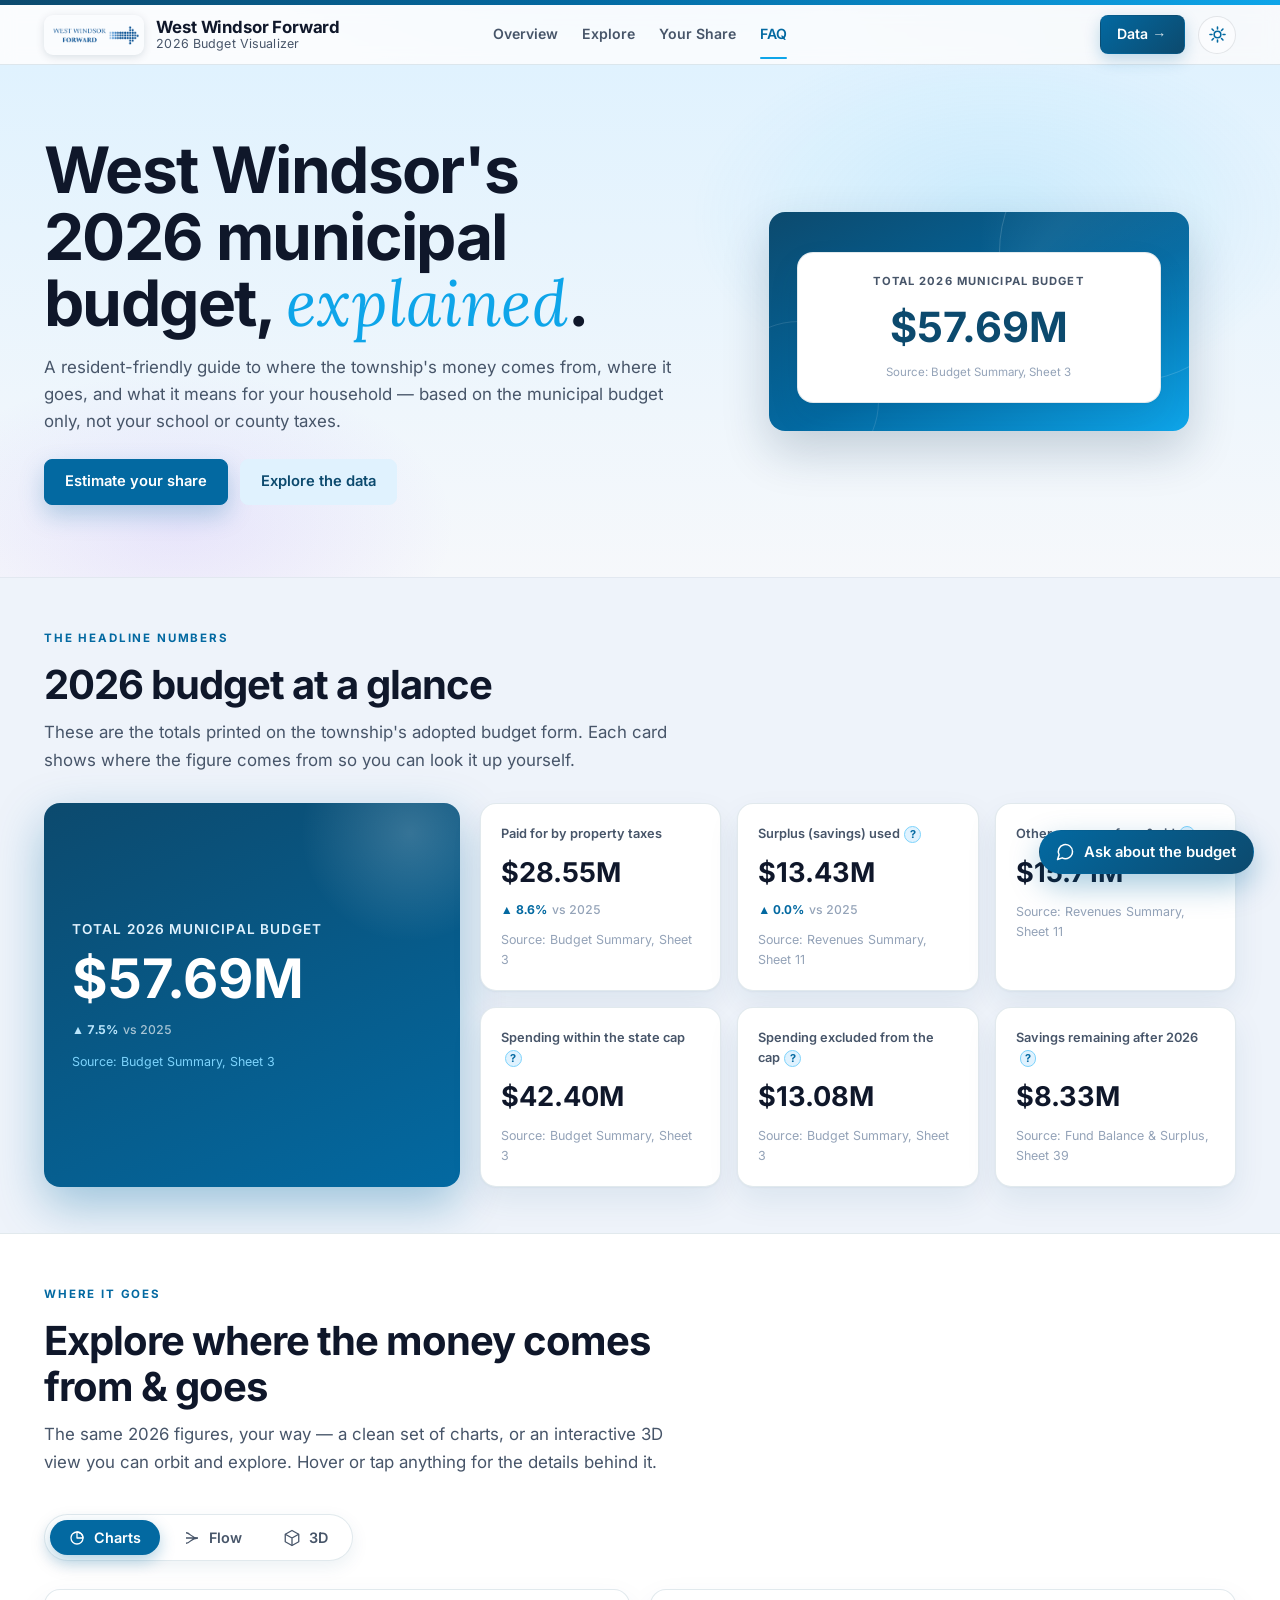
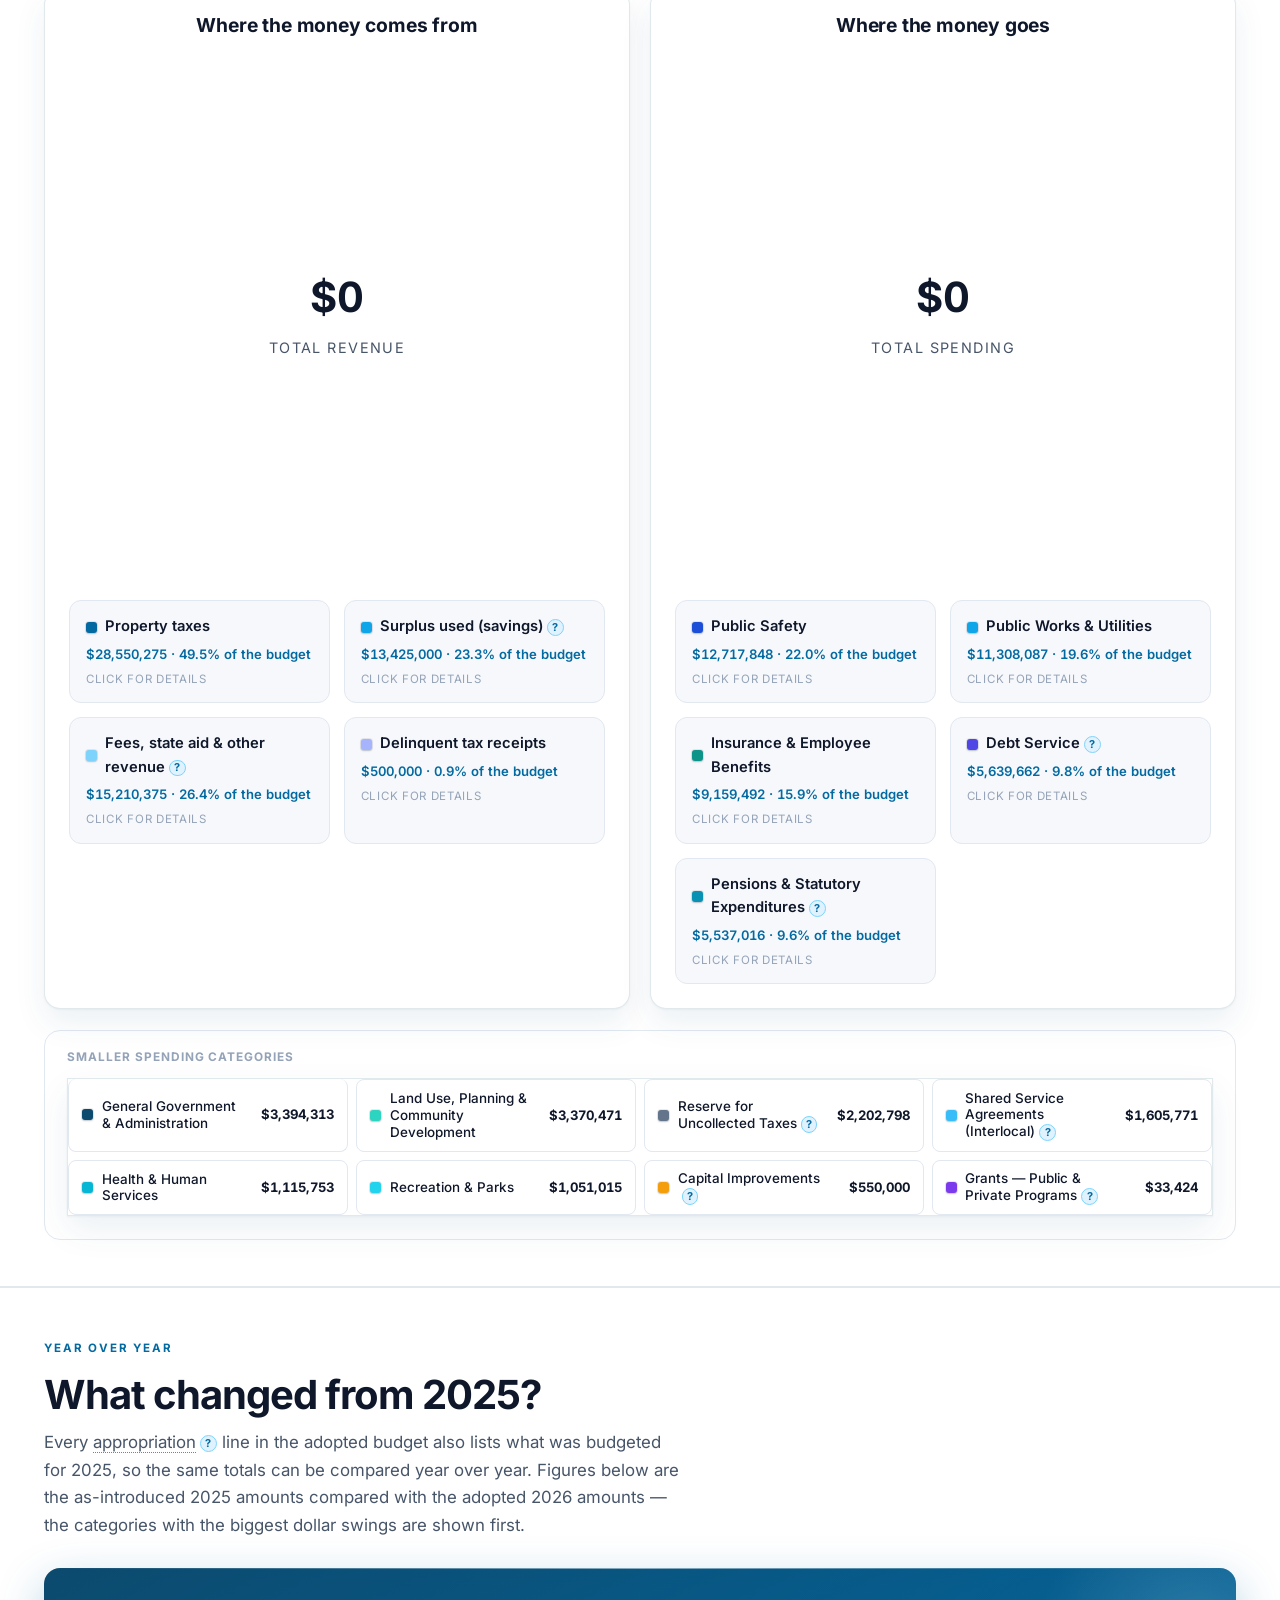
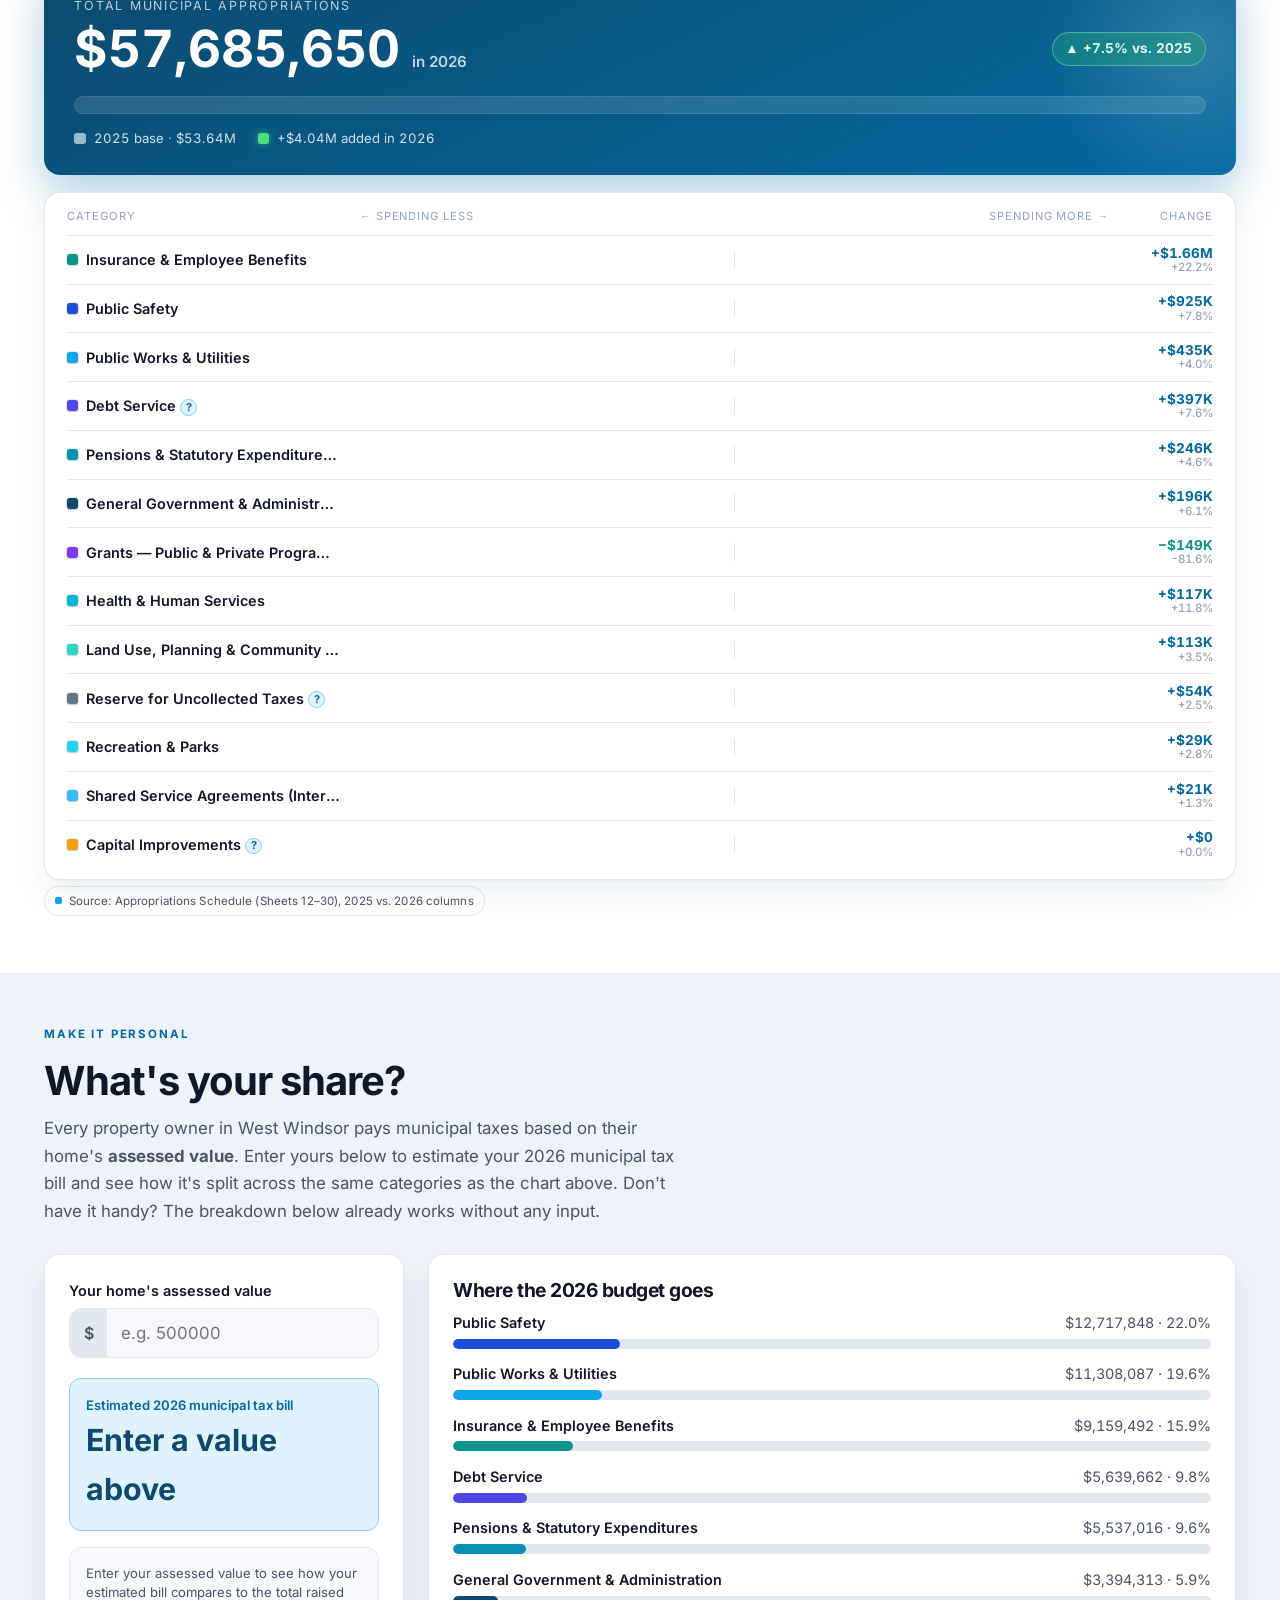
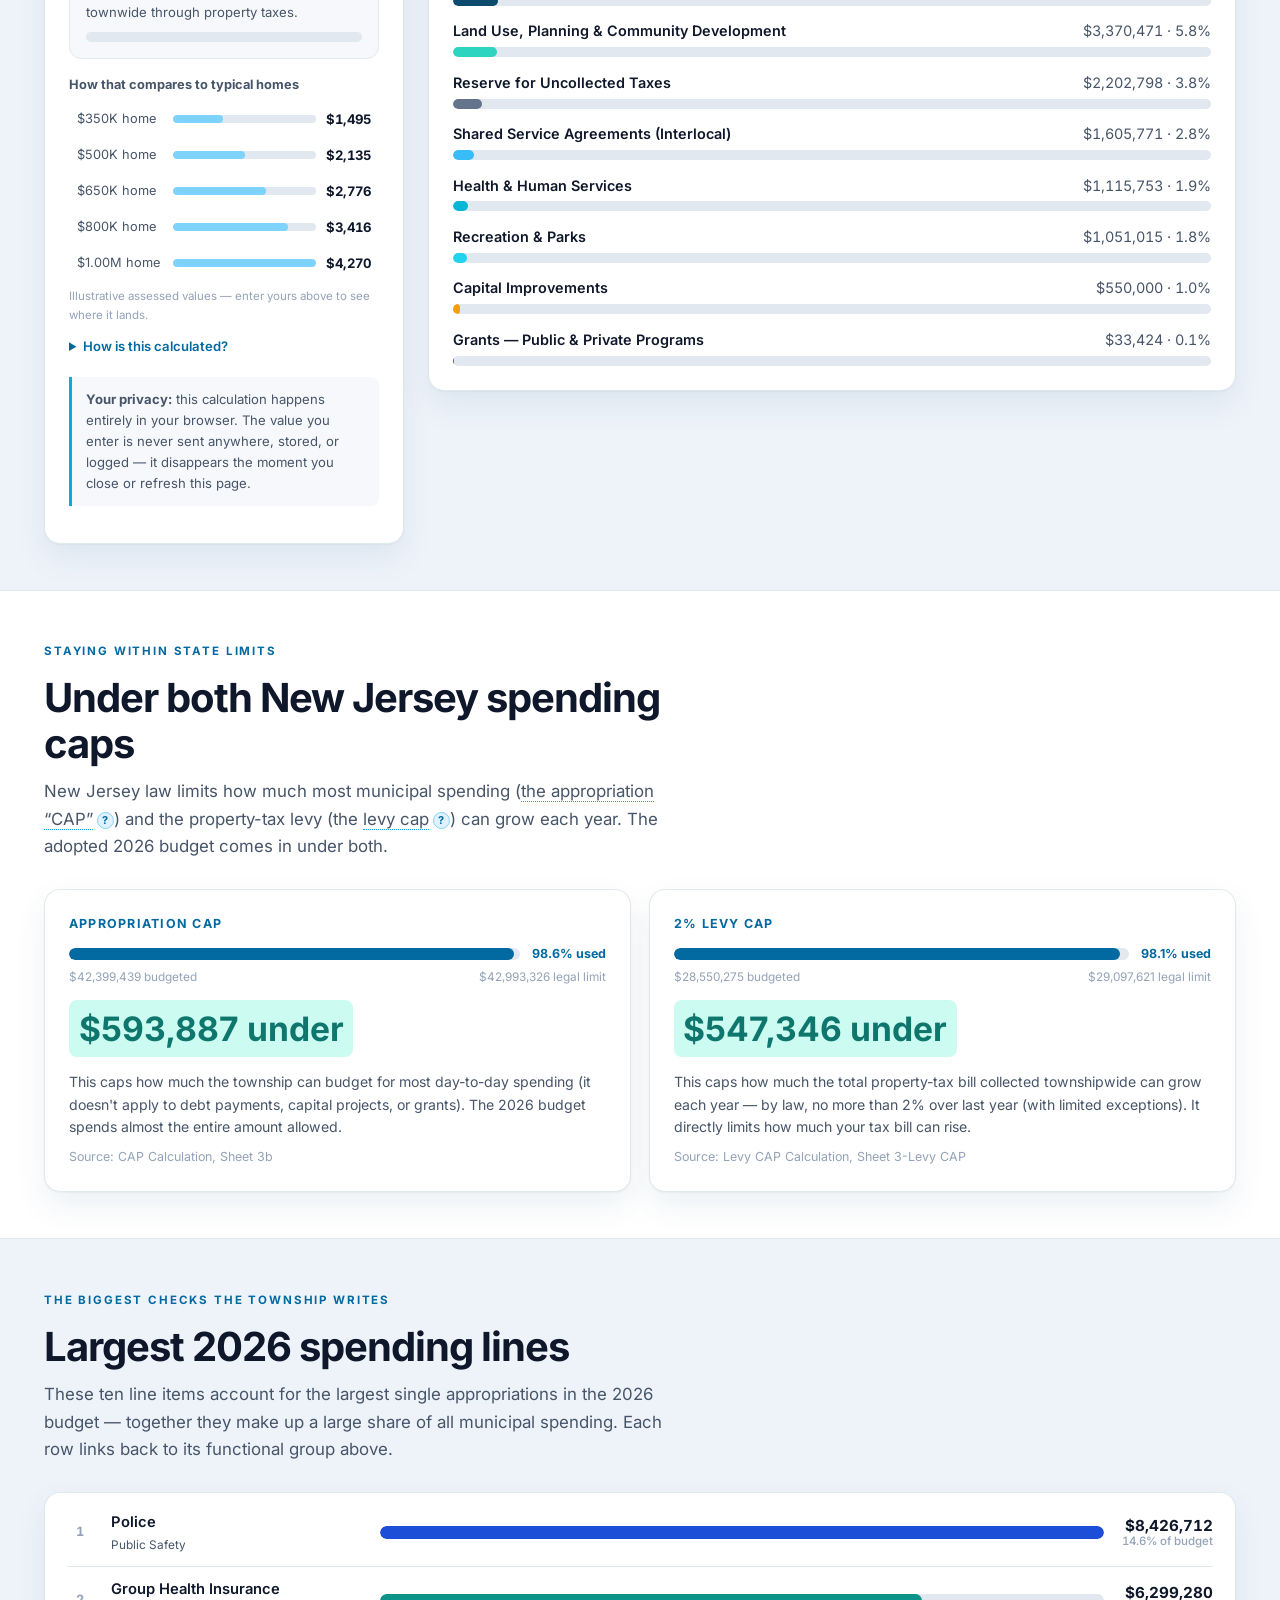
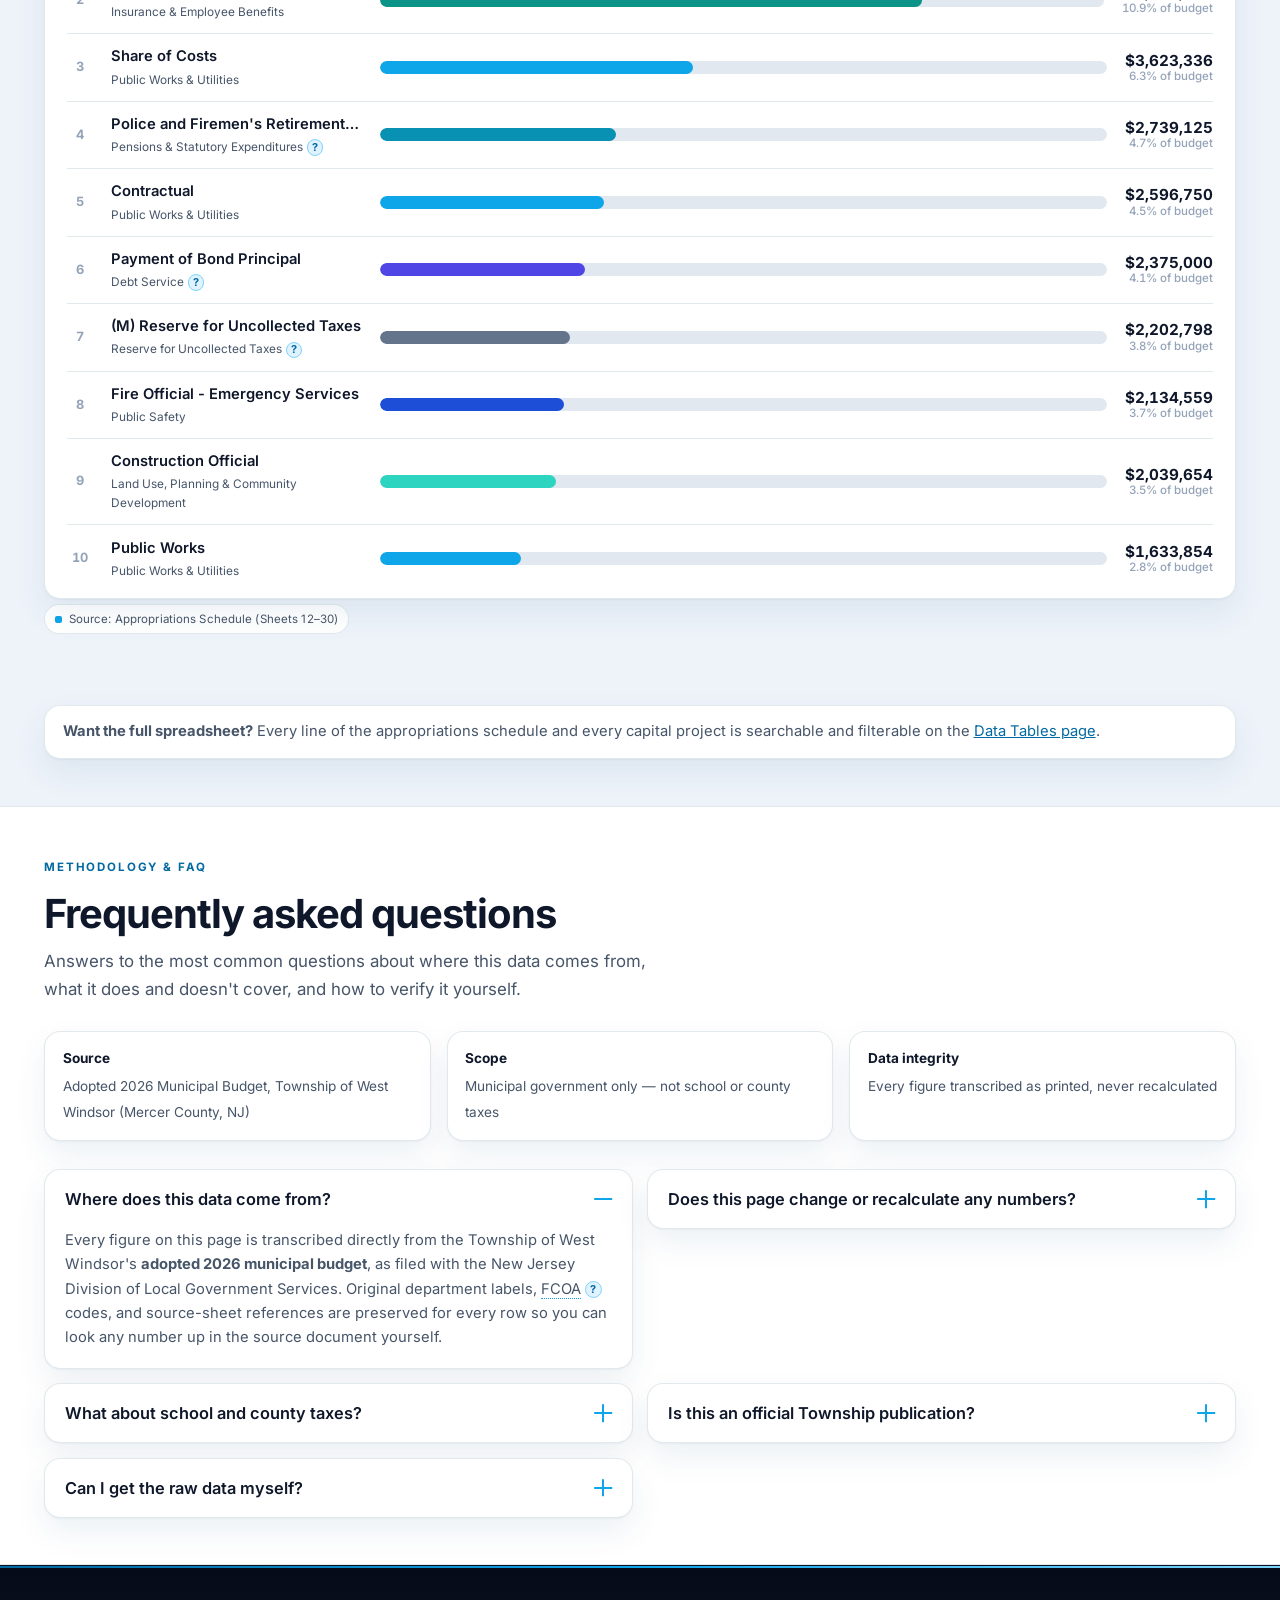
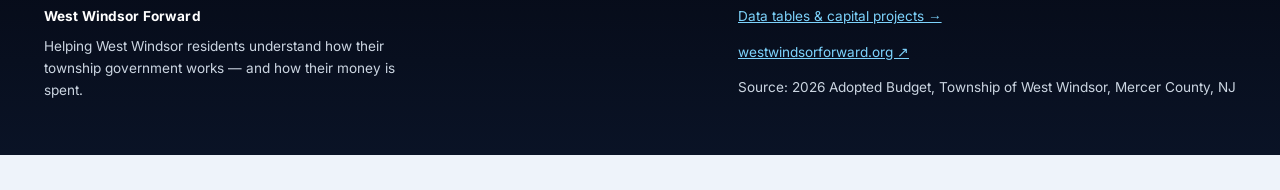
==== Budget Visualizer/web/index.html @ 93de2b7a "Declutter hero/FAQ: remove chips, panel stats, donut hint, eyebrows, emojis - Hero: drop the chips l" ====
<!DOCTYPE html>
<html lang="en">
<head>
<meta charset="UTF-8" />
<meta name="viewport" content="width=device-width, initial-scale=1.0" />
<title>2026 Budget Visualizer | West Windsor Forward</title>
<meta name="description" content="A resident-friendly guide to West Windsor Township's 2026 adopted municipal budget." />
<link rel="icon" href="assets/favicon.ico" />
<meta name="theme-color" content="#082f49" />
<meta name="color-scheme" content="light dark" />
<link rel="stylesheet" href="css/fonts.css" />
<link rel="stylesheet" href="css/styles.css" />
<script type="importmap">
{
  "imports": {
    "three": "./js/vendor/three/three.module.min.js",
    "three/addons/": "./js/vendor/three/addons/"
  }
}
</script>
<script>
  // Apply the saved (or system) theme before first paint to avoid a flash.
  (function () {
    try {
      var saved = localStorage.getItem("wwf-theme");
      document.documentElement.setAttribute("data-theme", saved || "light");
    } catch (e) {}
  })();
</script>
</head>
<body>

<div class="top-bar"></div>
<header class="site-header">
  <div class="container">
    <a class="brand" href="#top">
      <img src="assets/wwf-logo.png" alt="West Windsor Forward logo" />
      <span class="brand-text">
        <strong>West Windsor Forward</strong>
        <span>2026 Budget Visualizer</span>
      </span>
    </a>
    <nav class="site-nav" id="site-nav">
      <a href="#glance">Overview</a>
      <a href="#explore">Explore</a>
      <a href="#calculator">Your Share</a>
      <a href="#about">FAQ</a>
    </nav>
    <div class="header-actions">
      <a href="data.html" class="nav-cta">Data</a>
      <button type="button" class="theme-toggle" id="theme-toggle" aria-label="Toggle dark mode" title="Toggle dark mode">
        <svg class="icon-sun" viewBox="0 0 24 24" aria-hidden="true"><circle cx="12" cy="12" r="4.2"></circle><g><line x1="12" y1="2.5" x2="12" y2="5"></line><line x1="12" y1="19" x2="12" y2="21.5"></line><line x1="2.5" y1="12" x2="5" y2="12"></line><line x1="19" y1="12" x2="21.5" y2="12"></line><line x1="5.1" y1="5.1" x2="6.9" y2="6.9"></line><line x1="17.1" y1="17.1" x2="18.9" y2="18.9"></line><line x1="5.1" y1="18.9" x2="6.9" y2="17.1"></line><line x1="17.1" y1="6.9" x2="18.9" y2="5.1"></line></g></svg>
        <svg class="icon-moon" viewBox="0 0 24 24" aria-hidden="true"><path d="M20 14.5A8 8 0 1 1 9.5 4a6.5 6.5 0 0 0 10.5 10.5z"></path></svg>
      </button>
      <button type="button" class="nav-toggle" id="nav-toggle" aria-label="Open menu" aria-expanded="false" aria-controls="site-nav">
        <span></span><span></span><span></span>
      </button>
    </div>
  </div>
  <div class="scroll-progress" id="scroll-progress" aria-hidden="true"></div>
</header>

<section class="hero" id="top">
  <div class="container hero-grid">
    <div class="hero-copy">
      <h1>West Windsor's 2026 municipal budget, <em class="serif-accent">explained</em>.</h1>
      <p>
        A resident-friendly guide to where the township's money comes from,
        where it goes, and what it means for your household &mdash; based on
        the municipal budget only, not your school or county taxes.
      </p>
      <div class="hero-actions">
        <a class="btn btn-primary" href="#calculator">Estimate your share</a>
        <a class="btn btn-secondary" href="data.html">Explore the data</a>
      </div>
    </div>
    <div class="hero-art">
      <div class="hero-panel">
        <div class="hero-panel-decor" aria-hidden="true">
          <span class="hero-ring hero-ring-1"></span>
          <span class="hero-ring hero-ring-2"></span>
          <span class="hero-ring hero-ring-3"></span>
        </div>
        <div class="hero-figure">
          <div class="hero-figure-label">Total 2026 municipal budget</div>
          <div class="hero-figure-value">$57.69M</div>
          <div class="hero-figure-source">Source: Budget Summary, Sheet 3</div>
        </div>
      </div>
    </div>
  </div>
</section>

<!-- ================= AT A GLANCE ================= -->
<section class="section" id="glance">
  <div class="container">
    <div class="section-head">
      <span class="eyebrow">The headline numbers</span>
      <h2>2026 budget at a glance</h2>
      <p class="section-intro">
        These are the totals printed on the township's adopted budget form.
        Each card shows where the figure comes from so you can look it up
        yourself.
      </p>
    </div>
    <div class="stats-grid" id="headline-stats"></div>
  </div>
</section>

<!-- ================= EXPLORE: 2D / 3D ================= -->
<section class="section section--alt" id="explore">
  <div class="container">
    <div class="section-head explore-head">
      <span class="eyebrow">Where it goes</span>
      <h2>Explore where the money comes from &amp; goes</h2>
      <p class="section-intro">
        The same 2026 figures, your way &mdash; a clean set of charts, or an
        interactive 3D view you can orbit and explore. Hover or tap anything
        for the details behind it.
      </p>
      <div class="view-toggle" id="view-toggle" role="tablist" aria-label="Choose a view">
        <button type="button" class="view-opt is-active" data-view="2d" role="tab" aria-selected="true">
          <svg viewBox="0 0 24 24" aria-hidden="true"><circle cx="12" cy="12" r="8"/><path d="M12 4a8 8 0 0 1 8 8h-8z"/></svg>
          Charts
        </button>
        <button type="button" class="view-opt" data-view="flow" role="tab" aria-selected="false">
          <svg viewBox="0 0 24 24" aria-hidden="true"><path d="M4 5c6 0 6 7 16 7M4 12h16M4 19c6 0 6-7 16-7"/></svg>
          Flow
        </button>
        <button type="button" class="view-opt" data-view="3d" role="tab" aria-selected="false">
          <svg viewBox="0 0 24 24" aria-hidden="true"><path d="M12 2 21 7v10l-9 5-9-5V7z"/><path d="M3 7l9 5 9-5M12 12v10"/></svg>
          3D
        </button>
      </div>
    </div>
  </div>

  <!-- 2D charts -->
  <div class="viz-2d" id="viz-2d">
    <div class="container">
      <div class="donut-grid">
        <div class="donut-feature">
          <h3>Where the money comes from</h3>
          <div class="donut-feature-wrap">
            <svg id="revenue-donut" viewBox="0 0 940 640"></svg>
            <div class="donut-center">
              <div class="donut-center-value" id="revenue-total">$0</div>
              <div class="donut-center-label">Total revenue</div>
            </div>
          </div>
          <div class="donut-card-grid" id="revenue-cards"></div>
        </div>
        <div class="donut-feature">
          <h3>Where the money goes</h3>
          <div class="donut-feature-wrap">
            <svg id="spending-donut" viewBox="0 0 940 640"></svg>
            <div class="donut-center">
              <div class="donut-center-value" id="spending-total">$0</div>
              <div class="donut-center-label">Total spending</div>
            </div>
          </div>
          <div class="donut-card-grid" id="spending-cards"></div>
        </div>
      </div>
      <div class="donut-tail">
        <h4 class="donut-tail-title">Smaller spending categories</h4>
        <div class="donut-other-list" id="spending-other"></div>
      </div>
    </div>
  </div>

  <!-- Flow (Sankey) -->
  <div class="viz-flow" id="viz-flow" hidden>
    <div class="container">
      <p class="viz-flow-intro section-intro">
        Every dollar the township takes in (left) flows into the 2026 budget,
        then back out into spending (right). Band width shows the size &mdash;
        click any band or category for details.
      </p>
    </div>
    <div class="sankey-card sankey-card--full">
      <svg id="sankey-chart" viewBox="0 0 1180 720" preserveAspectRatio="xMidYMid meet"></svg>
    </div>
    <div class="container">
      <p class="sankey-hint">Click any bar &mdash; or any flow between them &mdash; to see what it covers.</p>
      <div class="sankey-detail" id="sankey-detail">
        <div class="sankey-detail-inner" id="sankey-detail-inner"></div>
      </div>
      <div class="legend" id="sankey-legend"></div>
      <p class="source-tag">Sources: Revenues Summary (Sheet 11) and Appropriations (Sheets 12&ndash;30)</p>
    </div>
  </div>

  <!-- 3D view -->
  <div class="viz-3d" id="viz-3d" hidden>
    <div class="stage" id="stage">
      <canvas id="budget-3d"></canvas>
      <div class="stage-labels" id="stage-labels"></div>
      <div class="stage-grain" aria-hidden="true"></div>

      <div class="stage-ui">
        <div class="stage-head">
          <div class="stage-toolbar">
            <div class="stage-tools" role="group" aria-label="View controls">
              <button type="button" class="stage-tool" id="stage-tour" aria-label="Play guided tour" title="Guided tour">
                <svg class="ic-play" viewBox="0 0 24 24" aria-hidden="true"><polygon points="7 5 19 12 7 19"/></svg>
                <svg class="ic-stop" viewBox="0 0 24 24" aria-hidden="true"><rect x="6" y="6" width="12" height="12" rx="2"/></svg>
              </button>
              <button type="button" class="stage-tool" id="stage-rotate" aria-pressed="true" aria-label="Pause auto-rotate" title="Auto-rotate">
                <svg class="ic-pause" viewBox="0 0 24 24" aria-hidden="true"><rect x="7" y="5" width="3.4" height="14" rx="1"/><rect x="13.6" y="5" width="3.4" height="14" rx="1"/></svg>
                <svg class="ic-rotate" viewBox="0 0 24 24" aria-hidden="true"><path d="M21 12a9 9 0 1 1-2.64-6.36"/><polyline points="21 3 21 9 15 9"/></svg>
              </button>
              <button type="button" class="stage-tool" id="stage-reset" aria-label="Reset view" title="Reset view">
                <svg viewBox="0 0 24 24" aria-hidden="true"><polyline points="3 9 3 3 9 3"/><polyline points="21 9 21 3 15 3"/><polyline points="3 15 3 21 9 21"/><polyline points="21 15 21 21 15 21"/></svg>
              </button>
            </div>
          </div>
        </div>

        <div class="stage-legend" id="stage-legend"></div>

        <aside class="stage-panel" id="stage-panel" aria-live="polite">
          <button type="button" class="stage-panel-close" id="stage-panel-close" aria-label="Close details">&times;</button>
          <div class="stage-panel-body" id="stage-panel-body"></div>
        </aside>
      </div>

      <div class="stage-tooltip" id="stage-tooltip"></div>

      <div class="stage-fallback" id="stage-fallback" hidden>
        <p>Your browser couldn&rsquo;t start the 3D view &mdash; switch to 2D charts above to see every figure.</p>
      </div>
    </div>
  </div>
</section>

<!-- ================= WHAT CHANGED FROM 2025 ================= -->
<section class="section section--alt" id="changed">
  <div class="container">
    <div class="section-head">
      <span class="eyebrow">Year over year</span>
      <h2>What changed from 2025?</h2>
      <p class="section-intro">
        Every <span class="gloss-term" data-term="Appropriation">appropriation</span><span class="gloss-term gloss-btn" data-term="Appropriation" tabindex="0">?</span> line in the adopted budget also lists what was
        budgeted for 2025, so the same totals can be compared year over year.
        Figures below are the as-introduced 2025 amounts compared with the
        adopted 2026 amounts &mdash; the categories with the biggest dollar
        swings are shown first.
      </p>
    </div>
    <div class="yoy-total" id="yoy-total"></div>
    <div class="yoy-grid" id="yoy-grid"></div>
    <p class="source-tag">Source: Appropriations Schedule (Sheets 12&ndash;30), 2025 vs. 2026 columns</p>
  </div>
</section>

<!-- ================= PERSONAL CALCULATOR ================= -->
<section class="section" id="calculator">
  <div class="container">
    <div class="section-head">
      <span class="eyebrow">Make it personal</span>
      <h2>What's your share?</h2>
      <p class="section-intro">
        Every property owner in West Windsor pays municipal taxes based on
        their home's <strong>assessed value</strong>. Enter yours below to
        estimate your 2026 municipal tax bill and see how it's split across
        the same categories as the chart above. Don't have it handy? The
        breakdown below already works without any input.
      </p>
    </div>
    <div class="calculator-grid">
      <div class="calc-card">
        <label for="assessed-value">Your home's assessed value</label>
        <div class="calc-input-row">
          <span>$</span>
          <input type="number" id="assessed-value" inputmode="decimal" min="0" step="1000" placeholder="e.g. 500000" />
        </div>

        <div class="calc-result">
          <div class="calc-result-label">Estimated 2026 municipal tax bill</div>
          <div class="calc-result-value" id="calc-result-value">Enter a value above</div>
        </div>

        <div class="calc-compare">
          <div class="calc-compare-label" id="compare-label">
            Enter your assessed value to see how your estimated bill compares
            to the total raised townwide through property taxes.
          </div>
          <div class="calc-compare-track">
            <div class="calc-compare-fill" id="compare-fill"></div>
          </div>
        </div>

        <div class="calc-benchmarks">
          <div class="calc-benchmarks-title">How that compares to typical homes</div>
          <div class="calc-benchmarks-rows" id="calc-benchmarks-rows"></div>
          <p class="calc-benchmarks-note">Illustrative assessed values &mdash; enter yours above to see where it lands.</p>
        </div>

        <details class="calc-formula">
          <summary>How is this calculated?</summary>
          <p style="margin-top:.5rem;">
            Estimate = Assessed Value &times; <span class="gloss-term" data-term="Local Purpose Tax Rate (per $100)">0.427</span><span class="gloss-term gloss-btn" data-term="Local Purpose Tax Rate (per $100)" tabindex="0">?</span> &divide; 100
          </p>
          <code>$500,000 &times; 0.427 &divide; 100 = $2,135.00</code>
          <p style="margin-top:.5rem;">
            0.427 is the most recently published municipal (local-purpose)
            tax rate per $100 of assessed value, used in the township's
            2026 levy-cap calculation (Sheet 3-Levy CAP). The final 2026
            rate depends on the certified tax levy and total assessed
            valuation, so treat this as an estimate, not a bill.
          </p>
        </details>

        <p class="privacy-note">
          <strong>Your privacy:</strong> this calculation happens entirely
          in your browser. The value you enter is never sent anywhere,
          stored, or logged &mdash; it disappears the moment you close or
          refresh this page.
        </p>
      </div>

      <div class="breakdown-list" id="breakdown-list">
        <h3 id="breakdown-title">Where the 2026 budget goes</h3>
        <div id="breakdown-rows"></div>
      </div>
    </div>
  </div>
</section>

<!-- ================= CAPS ================= -->
<section class="section section--alt" id="caps">
  <div class="container">
    <div class="section-head">
      <span class="eyebrow">Staying within state limits</span>
      <h2>Under both New Jersey spending caps</h2>
      <p class="section-intro">
        New Jersey law limits how much most municipal spending
        (<span class="gloss-term" data-term='"CAPS" (Appropriation Cap)'>the
        appropriation &ldquo;CAP&rdquo;</span><span class="gloss-term gloss-btn" data-term='"CAPS" (Appropriation Cap)' tabindex="0">?</span>) and the property-tax levy
        (the <span class="gloss-term" data-term="Levy Cap (2% Tax Levy Cap)">levy cap</span><span class="gloss-term gloss-btn" data-term="Levy Cap (2% Tax Levy Cap)" tabindex="0">?</span>)
        can grow each year. The adopted 2026 budget comes in under both.
      </p>
    </div>
    <div class="caps-grid" id="caps-grid"></div>
  </div>
</section>

<!-- ================= LARGEST SPENDING LINES ================= -->
<section class="section" id="largest">
  <div class="container">
    <div class="section-head">
      <span class="eyebrow">The biggest checks the township writes</span>
      <h2>Largest 2026 spending lines</h2>
      <p class="section-intro">
        These ten line items account for the largest single appropriations
        in the 2026 budget &mdash; together they make up a large share of
        all municipal spending. Each row links back to its functional group
        above.
      </p>
    </div>
    <div class="rankbars" id="largest-bars"></div>
    <p class="source-tag">Source: Appropriations Schedule (Sheets 12&ndash;30)</p>
  </div>
</section>

<!-- ================= DATA TABLES CALLOUT ================= -->
<section class="section" id="data-tables-link">
  <div class="container">
    <div class="callout">
      <strong>Want the full spreadsheet?</strong> Every line of the
      appropriations schedule and every capital project is searchable and
      filterable on the <a href="data.html">Data Tables page</a>.
    </div>
  </div>
</section>

<!-- ================= ABOUT / FAQ ================= -->
<section class="section section--alt" id="about">
  <div class="container">
    <div class="section-head">
      <span class="eyebrow">Methodology &amp; FAQ</span>
      <h2>Frequently asked questions</h2>
      <p class="section-intro">
        Answers to the most common questions about where this data comes
        from, what it does and doesn't cover, and how to verify it yourself.
      </p>
    </div>

    <div class="faq-facts">
      <div class="faq-fact">
        <div>
          <strong>Source</strong>
          <span>Adopted 2026 Municipal Budget, Township of West Windsor (Mercer County, NJ)</span>
        </div>
      </div>
      <div class="faq-fact">
        <div>
          <strong>Scope</strong>
          <span>Municipal government only &mdash; not school or county taxes</span>
        </div>
      </div>
      <div class="faq-fact">
        <div>
          <strong>Data integrity</strong>
          <span>Every figure transcribed as printed, never recalculated</span>
        </div>
      </div>
    </div>

    <div class="faq-list">
      <details class="faq-item" open>
        <summary>
          Where does this data come from?
          <span class="faq-icon" aria-hidden="true"></span>
        </summary>
        <div class="faq-item-body">
          <p>
            Every figure on this page is transcribed directly from the
            Township of West Windsor's <strong>adopted 2026 municipal
            budget</strong>, as filed with the New Jersey Division of Local
            Government Services. Original department labels, <span class="gloss-term" data-term="FCOA">FCOA</span><span class="gloss-term gloss-btn" data-term="FCOA" tabindex="0">?</span> codes,
            and source-sheet references are preserved for every row so you
            can look any number up in the source document yourself.
          </p>
        </div>
      </details>

      <details class="faq-item">
        <summary>
          Does this page change or recalculate any numbers?
          <span class="faq-icon" aria-hidden="true"></span>
        </summary>
        <div class="faq-item-body">
          <p>No. A few rules keep every figure faithful to the source workbook:</p>
          <ul>
            <li>Values are copied from the source workbook without recalculation.</li>
            <li>Blank fields in the original budget are left blank here too &mdash; never replaced with zero.</li>
            <li>Spending totals shown in charts exclude the form's internal subtotal/total rows to avoid double-counting; the full <a href="data.html">Data Tables</a> page includes them, clearly labeled.</li>
          </ul>
        </div>
      </details>

      <details class="faq-item">
        <summary>
          What about school and county taxes?
          <span class="faq-icon" aria-hidden="true"></span>
        </summary>
        <div class="faq-item-body">
          <p>
            This page covers only the <strong>municipal</strong> budget
            &mdash; the township government's own operations (police, roads,
            parks, etc.). School funding is a separate budget set by the West
            Windsor-Plainsboro Regional School District, and it's the largest
            part of most residents' property tax bills: school taxes for
            2025 totaled <strong>$111,688,841</strong>, roughly twice the
            size of this entire municipal budget. County taxes are set
            separately by Mercer County and aren't included here either.
          </p>
        </div>
      </details>

      <details class="faq-item">
        <summary>
          Is this an official Township publication?
          <span class="faq-icon" aria-hidden="true"></span>
        </summary>
        <div class="faq-item-body">
          <p>
            No. This tool is built and maintained by <strong>West Windsor
            Forward</strong>, a nonpartisan civic organization. It is not an
            official Township of West Windsor publication and does not
            replace the adopted budget document &mdash; it's meant to make
            that document easier to understand.
          </p>
        </div>
      </details>

      <details class="faq-item">
        <summary>
          Can I get the raw data myself?
          <span class="faq-icon" aria-hidden="true"></span>
        </summary>
        <div class="faq-item-body">
          <p>
            Yes &mdash; every table behind this page is searchable on the
            <a href="data.html">Data Tables page</a>, or you can
            <a href="data/budget.json" download>download the underlying data as JSON</a>
            and explore it yourself.
          </p>
        </div>
      </details>
    </div>
  </div>
</section>

<footer class="site-footer">
  <div class="container footer-grid">
    <div>
      <strong style="color:#fff;">West Windsor Forward</strong>
      <p style="margin-top:.5rem;max-width:40ch;">
        Helping West Windsor residents understand how their township
        government works &mdash; and how their money is spent.
      </p>
    </div>
    <div>
      <p><a href="data.html">Data tables &amp; capital projects &rarr;</a></p>
      <p><a href="https://westwindsorforward.org" target="_blank" rel="noopener">westwindsorforward.org &#8599;</a></p>
      <p>Source: 2026 Adopted Budget, Township of West Windsor, Mercer County, NJ</p>
    </div>
  </div>
</footer>

<div class="sankey-tooltip" id="sankey-tooltip"></div>

<script src="js/vendor/d3.min.js"></script>
<script src="js/vendor/d3-sankey.min.js"></script>
<script src="js/main.js" type="module"></script>
<script src="js/chat.js" type="module"></script>
</body>
</html>
---- Budget Visualizer/web/css/fonts.css ----
/* Self-hosted fonts (Inter + Lora) — no third-party CDN, works offline.
   Files live in ../assets/fonts and are subset to Latin. */

/* ---- Inter (body / UI) ---- */
@font-face {
  font-family: "Inter";
  font-style: normal;
  font-weight: 400;
  font-display: swap;
  src: url("../assets/fonts/inter-latin-400-normal.woff2") format("woff2");
}
@font-face {
  font-family: "Inter";
  font-style: normal;
  font-weight: 500;
  font-display: swap;
  src: url("../assets/fonts/inter-latin-500-normal.woff2") format("woff2");
}
@font-face {
  font-family: "Inter";
  font-style: normal;
  font-weight: 600;
  font-display: swap;
  src: url("../assets/fonts/inter-latin-600-normal.woff2") format("woff2");
}
@font-face {
  font-family: "Inter";
  font-style: normal;
  font-weight: 700;
  font-display: swap;
  src: url("../assets/fonts/inter-latin-700-normal.woff2") format("woff2");
}

/* ---- Lora (display / headings) ---- */
@font-face {
  font-family: "Lora";
  font-style: normal;
  font-weight: 400;
  font-display: swap;
  src: url("../assets/fonts/lora-latin-400-normal.woff2") format("woff2");
}
@font-face {
  font-family: "Lora";
  font-style: italic;
  font-weight: 400;
  font-display: swap;
  src: url("../assets/fonts/lora-latin-400-italic.woff2") format("woff2");
}
@font-face {
  font-family: "Lora";
  font-style: normal;
  font-weight: 500;
  font-display: swap;
  src: url("../assets/fonts/lora-latin-500-normal.woff2") format("woff2");
}
@font-face {
  font-family: "Lora";
  font-style: normal;
  font-weight: 600;
  font-display: swap;
  src: url("../assets/fonts/lora-latin-600-normal.woff2") format("woff2");
}
@font-face {
  font-family: "Lora";
  font-style: normal;
  font-weight: 700;
  font-display: swap;
  src: url("../assets/fonts/lora-latin-700-normal.woff2") format("woff2");
}
---- Budget Visualizer/web/css/styles.css ----
/* ============================================================
   West Windsor 2026 Budget Visualizer — design system
   ============================================================ */

:root {
  --ink: #0f172a;
  --ink-soft: #475569;
  --ink-faint: #94a3b8;
  --paper: #f6f8fb;
  --card: #ffffff;
  --line: #e2e8f0;

  --brand-900: #0c4a6e;
  --brand-700: #0369a1;
  --brand-500: #0ea5e9;
  --brand-300: #7dd3fc;
  --brand-100: #e0f2fe;

  --teal: #0d9488;

  --good: #0f766e;
  --good-bg: #ccfbf1;

  --bg-soft: #eef2f7;

  --radius-lg: 16px;
  --radius-md: 12px;
  --radius-sm: 8px;

  --shadow-card: 0 1px 2px rgba(15, 23, 42, 0.04), 0 14px 30px rgba(15, 23, 42, 0.07);
  --shadow-pop: 0 18px 48px rgba(15, 23, 42, 0.18);

  --container: 1180px;

  --font-display: "Inter", -apple-system, BlinkMacSystemFont, "Segoe UI", Helvetica, Arial, sans-serif;
  --font-body: "Inter", -apple-system, BlinkMacSystemFont, "Segoe UI", Helvetica, Arial, sans-serif;
  --font-accent: "Lora", Georgia, "Times New Roman", serif;

  /* 13-color categorical palette for functional groups, ordered to roughly
     match spending size for visual variety (blues/teals -> greens -> warm) */
  --grp-1: #0369a1;
  --grp-2: #0ea5e9;
  --grp-3: #14b8a6;
  --grp-4: #22c55e;
  --grp-5: #84cc16;
  --grp-6: #eab308;
  --grp-7: #f59e0b;
  --grp-8: #f97316;
  --grp-9: #ef4444;
  --grp-10: #ec4899;
  --grp-11: #a855f7;
  --grp-12: #6366f1;
  --grp-13: #64748b;
}

* {
  box-sizing: border-box;
}

html {
  scroll-behavior: smooth;
  scroll-padding-top: 84px;
}

body {
  margin: 0;
  font-family: var(--font-body);
  font-size: 16px;
  line-height: 1.6;
  color: var(--ink);
  background: var(--paper);
}

h1, h2, h3, h4 {
  font-family: var(--font-display);
  color: var(--ink);
  letter-spacing: -0.01em;
  line-height: 1.15;
  margin: 0 0 0.5em;
}

h1 { font-size: clamp(2rem, 4.4vw, 3.4rem); }
h2 { font-size: clamp(1.5rem, 3vw, 2.2rem); }
h3 { font-size: 1.2rem; }

p { margin: 0 0 1em; }

a { color: var(--brand-700); }

.container {
  max-width: var(--container);
  margin: 0 auto;
  padding: 0 1.5rem;
}

/* ---------------- Header ---------------- */

.top-bar {
  height: 6px;
  background: linear-gradient(90deg, var(--brand-900), var(--brand-700));
}

.site-header {
  position: sticky;
  top: 0;
  z-index: 50;
  background: linear-gradient(180deg, var(--brand-100) 0%, rgba(255, 255, 255, 0.94) 100%);
  backdrop-filter: blur(8px);
  border-bottom: 2px solid var(--brand-700);
}

.site-header .container {
  display: flex;
  align-items: center;
  justify-content: space-between;
  gap: 1.5rem;
  padding-top: 0.6rem;
  padding-bottom: 0.6rem;
}

.brand {
  display: flex;
  align-items: center;
  gap: 0.75rem;
  text-decoration: none;
  min-width: 0;
}

.brand img {
  height: 40px;
  width: auto;
  display: block;
}

.brand-text {
  display: flex;
  flex-direction: column;
  line-height: 1.15;
}

.brand-text strong {
  font-family: var(--font-display);
  font-size: 1.05rem;
  color: var(--ink);
}

.brand-text span {
  font-size: 0.78rem;
  color: var(--ink-soft);
}

.site-nav {
  display: flex;
  gap: 1.25rem;
  flex-wrap: wrap;
  justify-content: flex-end;
}

.site-nav a {
  font-size: 0.88rem;
  font-weight: 600;
  color: var(--ink-soft);
  text-decoration: none;
  white-space: nowrap;
}

.site-nav a:hover {
  color: var(--brand-700);
}

.site-nav a.nav-cta {
  background: var(--brand-700);
  color: #fff;
  padding: 0.4rem 0.9rem;
  border-radius: var(--radius-sm);
  transition: background 160ms ease-out;
}

.site-nav a.nav-cta:hover {
  background: var(--brand-900);
  color: #fff;
}

.site-nav a.nav-cta.is-current {
  background: var(--brand-900);
  cursor: default;
  pointer-events: none;
}

/* ---------------- Jump nav (in-page section tabs) ---------------- */

.section--tight {
  padding-top: 1.5rem;
  padding-bottom: 1.5rem;
}

.jump-nav {
  display: flex;
  gap: 0.6rem;
  flex-wrap: wrap;
  margin-bottom: 1rem;
}

.jump-nav a {
  font-size: 0.88rem;
  font-weight: 600;
  text-decoration: none;
  color: var(--brand-700);
  background: var(--brand-100);
  border: 1px solid var(--brand-300);
  border-radius: var(--radius-sm);
  padding: 0.5rem 1.1rem;
  transition: all 160ms ease-out;
}

.jump-nav a:hover {
  background: var(--brand-700);
  color: #fff;
  border-color: var(--brand-700);
}

@media (max-width: 760px) {
  .site-header .container {
    flex-direction: column;
    align-items: flex-start;
    gap: 0.5rem;
    padding-top: 0.5rem;
    padding-bottom: 0.5rem;
  }

  .site-nav {
    width: 100%;
    justify-content: flex-start;
    gap: 0.4rem 0.9rem;
    overflow-x: auto;
    flex-wrap: nowrap;
    padding-bottom: 0.2rem;
  }

  .site-nav a {
    font-size: 0.8rem;
  }

  .brand img {
    height: 32px;
  }

  .brand-text strong {
    font-size: 0.95rem;
  }
}

/* ---------------- Hero ---------------- */

.hero {
  color: var(--ink);
  background: linear-gradient(180deg, var(--brand-100) 0%, var(--paper) 100%);
  border-bottom: 1px solid var(--line);
  padding: clamp(2.5rem, 7vw, 4.5rem) 0;
}

.hero .eyebrow {
  display: inline-block;
  text-transform: uppercase;
  letter-spacing: 0.16em;
  font-size: 0.72rem;
  font-weight: 700;
  color: var(--brand-700);
  margin-bottom: 0.9rem;
}

.hero h1 {
  color: var(--ink);
  max-width: 18ch;
  margin-bottom: 1rem;
}

.hero p {
  max-width: 62ch;
  color: var(--ink-soft);
  font-size: 1.05rem;
}

.hero-actions {
  display: flex;
  gap: 0.75rem;
  flex-wrap: wrap;
  margin-top: 1.5rem;
}

.hero-chips {
  display: flex;
  flex-wrap: wrap;
  gap: 0.5rem;
  list-style: none;
  margin: 1.1rem 0 0;
  padding: 0;
}

.hero-chips li {
  font-size: 0.74rem;
  font-weight: 600;
  color: var(--brand-700);
  background: var(--card);
  border: 1px solid var(--brand-300);
  border-radius: 999px;
  padding: 0.3rem 0.75rem;
}

.hero-figure {
  position: relative;
  z-index: 2;
  width: 100%;
  background: var(--card);
  border: 1px solid var(--line);
  border-radius: var(--radius-lg);
  box-shadow: 0 12px 32px rgba(8, 47, 73, 0.18);
  padding: 1.25rem 1.5rem;
  text-align: center;
}

.hero-figure-label {
  font-size: 0.7rem;
  font-weight: 700;
  text-transform: uppercase;
  letter-spacing: 0.1em;
  color: var(--ink-soft);
}

.hero-figure-value {
  font-family: var(--font-display);
  font-size: clamp(2rem, 5vw, 2.6rem);
  font-weight: 700;
  color: var(--brand-900);
  margin: 0.2rem 0;
}

.hero-figure-source {
  font-size: 0.72rem;
  color: var(--ink-faint);
}

.hero-grid {
  display: grid;
  grid-template-columns: minmax(0, 1.1fr) minmax(0, 0.9fr);
  align-items: center;
  gap: clamp(1.5rem, 4vw, 3rem);
}

.hero-art {
  display: flex;
  justify-content: center;
}

/* Premium gradient panel that replaces the old illustration: a civic
 * data-flow backdrop behind the headline figure and three quick stats. */
.hero-panel {
  position: relative;
  width: 100%;
  max-width: 420px;
  border-radius: var(--radius-lg);
  background: linear-gradient(155deg, var(--brand-900) 0%, var(--brand-700) 55%, var(--brand-500) 100%);
  padding: 2.5rem 1.75rem 1.75rem;
  display: flex;
  flex-direction: column;
  align-items: center;
  gap: 1.5rem;
  overflow: hidden;
  box-shadow: 0 20px 48px rgba(8, 47, 73, 0.2);
}

.hero-panel-decor {
  position: absolute;
  inset: 0;
  pointer-events: none;
}

.hero-ring {
  position: absolute;
  border-radius: 50%;
  border: 1px solid rgba(255, 255, 255, 0.16);
}

.hero-ring-1 {
  width: 260px;
  height: 260px;
  top: -90px;
  right: -70px;
}

.hero-ring-2 {
  width: 160px;
  height: 160px;
  bottom: -50px;
  left: -50px;
  border-color: rgba(255, 255, 255, 0.12);
}

.hero-ring-3 {
  width: 90px;
  height: 90px;
  bottom: 30%;
  right: 10%;
  background: rgba(255, 255, 255, 0.08);
  border-color: transparent;
}

.hero-panel-stats {
  position: relative;
  z-index: 2;
  display: flex;
  width: 100%;
  justify-content: space-between;
  gap: 0.5rem;
}

.hero-panel-stat {
  display: flex;
  flex-direction: column;
  align-items: center;
  text-align: center;
  color: #fff;
}

.hero-panel-stat strong {
  font-family: var(--font-display);
  font-size: 1.4rem;
  font-weight: 700;
}

.hero-panel-stat span {
  font-size: 0.68rem;
  text-transform: uppercase;
  letter-spacing: 0.08em;
  color: rgba(255, 255, 255, 0.75);
  margin-top: 0.15rem;
}

@media (max-width: 860px) {
  .hero-grid {
    grid-template-columns: 1fr;
  }

  .hero-art {
    order: -1;
  }

  .hero-panel {
    max-width: 100%;
  }
}

.btn {
  display: inline-flex;
  align-items: center;
  gap: 0.4rem;
  padding: 0.65rem 1.25rem;
  border-radius: var(--radius-sm);
  font-weight: 600;
  font-size: 0.92rem;
  text-decoration: none;
  cursor: pointer;
  border: 1px solid transparent;
  transition: all 160ms ease-out;
}

.btn-primary {
  background: var(--brand-700);
  color: #fff;
  border-color: var(--brand-700);
}

.btn-primary:hover {
  background: var(--brand-900);
  border-color: var(--brand-900);
}

.btn-secondary {
  background: var(--brand-100);
  color: var(--brand-900);
  border-color: var(--brand-100);
}

.btn-secondary:hover {
  background: var(--brand-300);
  border-color: var(--brand-300);
}

.btn-ghost {
  background: transparent;
  color: var(--brand-700);
  border-color: var(--brand-300);
}

.btn-ghost:hover {
  background: var(--brand-100);
  border-color: var(--brand-700);
}

/* ---------------- Sections ---------------- */

.section {
  padding: clamp(2.5rem, 6vw, 4.5rem) 0;
}

.section--alt {
  background: #ffffff;
  border-top: 1px solid var(--line);
  border-bottom: 1px solid var(--line);
}

.section-head {
  max-width: 70ch;
  margin-bottom: 2rem;
}

.section-head .eyebrow {
  display: block;
  text-transform: uppercase;
  letter-spacing: 0.14em;
  font-size: 0.72rem;
  font-weight: 700;
  color: var(--brand-700);
  margin-bottom: 0.6rem;
}

.section-intro {
  color: var(--ink-soft);
  font-size: 1rem;
}

/* ---------------- Stat cards ---------------- */

.stats-grid {
  display: grid;
  grid-template-columns: minmax(260px, 1.1fr) 2fr;
  gap: 1.25rem;
  align-items: stretch;
}

.stat-feature {
  background: linear-gradient(155deg, var(--brand-900), var(--brand-700));
  color: #fff;
  border-radius: var(--radius-lg);
  padding: 1.75rem;
  display: flex;
  flex-direction: column;
  justify-content: center;
}

.stat-feature-label {
  font-size: 0.85rem;
  font-weight: 600;
  text-transform: uppercase;
  letter-spacing: 0.08em;
  color: var(--brand-100);
  margin-bottom: 0.5rem;
}

.stat-feature-value {
  font-family: var(--font-display);
  font-size: clamp(2.4rem, 6vw, 3.4rem);
  font-weight: 700;
  line-height: 1.1;
}

.stat-feature .stat-note {
  margin-top: 0.6rem;
  font-size: 0.78rem;
  color: var(--brand-300);
}

.stats-grid-secondary {
  display: grid;
  grid-template-columns: repeat(auto-fit, minmax(200px, 1fr));
  gap: 1rem;
}

.stat-card {
  background: var(--card);
  border: 1px solid var(--line);
  border-radius: var(--radius-lg);
  padding: 1.25rem;
  box-shadow: var(--shadow-card);
}

.stat-card .stat-label {
  font-size: 0.8rem;
  font-weight: 600;
  color: var(--ink-soft);
  margin-bottom: 0.4rem;
}

.stat-card .stat-value {
  font-family: var(--font-display);
  font-size: clamp(1.3rem, 2.6vw, 1.7rem);
  font-weight: 700;
  color: var(--ink);
}

.stat-card .stat-note {
  margin-top: 0.5rem;
  font-size: 0.78rem;
  color: var(--ink-faint);
}

@media (max-width: 860px) {
  .stats-grid {
    grid-template-columns: 1fr;
  }
}

/* ---------------- Donut charts ---------------- */

.donut-grid {
  display: grid;
  grid-template-columns: repeat(auto-fit, minmax(540px, 1fr));
  gap: 1.5rem;
  margin-top: 1.5rem;
}

.donut-feature {
  background: var(--card);
  border: 1px solid var(--line);
  border-radius: var(--radius-lg);
  padding: 1.5rem;
}

.donut-feature h3 {
  margin-bottom: 0.5rem;
  text-align: center;
}

.donut-feature-wrap {
  position: relative;
  display: flex;
  justify-content: center;
  margin: 0.5rem auto 0;
  max-width: 100%;
}

.donut-feature-wrap svg {
  width: 100%;
  height: auto;
  display: block;
  overflow: visible;
}

.donut-center {
  position: absolute;
  top: 50%;
  left: 50%;
  transform: translate(-50%, -50%);
  text-align: center;
  pointer-events: none;
}

.donut-center-value {
  font-family: var(--font-display);
  font-size: clamp(1.6rem, 4vw, 2.6rem);
  font-weight: 700;
  color: var(--ink);
  font-variant-numeric: tabular-nums;
}

.donut-center-label {
  font-size: 0.9rem;
  color: var(--ink-soft);
  text-transform: uppercase;
  letter-spacing: 0.1em;
  margin-top: 0.35rem;
}

.donut-hint {
  text-align: center;
  font-size: 0.85rem;
  color: var(--ink-faint);
  margin-top: 1rem;
}

/* Floating hover popover with descriptions */
.donut-popover {
  position: absolute;
  z-index: 80;
  max-width: 320px;
  background: var(--card);
  border: 1px solid var(--line);
  border-radius: var(--radius-md);
  box-shadow: 0 12px 32px rgba(15, 23, 42, 0.14);
  padding: 0.85rem 1rem;
  display: flex;
  gap: 0.65rem;
  opacity: 0;
  transform: translateY(6px) scale(0.98);
  transition: opacity 160ms ease-out, transform 160ms ease-out;
  pointer-events: none;
}

.donut-popover.visible {
  opacity: 1;
  transform: translateY(0) scale(1);
}

.donut-pop-swatch {
  flex: none;
  width: 10px;
  height: 10px;
  border-radius: 3px;
  margin-top: 0.3rem;
}

.donut-pop-body h4 {
  margin: 0 0 0.2rem;
  font-size: 0.95rem;
}

.donut-pop-amount {
  font-size: 0.78rem;
  color: var(--ink-soft);
  font-weight: 600;
  margin-bottom: 0.35rem;
  font-variant-numeric: tabular-nums;
}

.donut-pop-body p {
  font-size: 0.82rem;
  color: var(--ink-soft);
  margin: 0;
  line-height: 1.5;
}

@media (max-width: 760px) {
  .donut-grid {
    grid-template-columns: 1fr;
  }
}

/* Cross-highlighting between slices and linked cards */
.donut-grid path {
  transition: opacity 160ms ease-out;
}

.donut-grid path.is-dimmed {
  opacity: 0.28;
}

/* Linked summary cards under each donut */
.donut-card-grid {
  display: grid;
  grid-template-columns: repeat(auto-fit, minmax(220px, 1fr));
  gap: 0.85rem;
  margin-top: 1.25rem;
}

.donut-card {
  background: var(--paper);
  border: 1px solid var(--line);
  border-radius: var(--radius-md);
  padding: 0.9rem 1rem;
  cursor: pointer;
  transition: border-color 160ms ease-out, box-shadow 160ms ease-out, transform 160ms ease-out;
}

.donut-card:hover,
.donut-card:focus-visible,
.donut-card.is-highlighted {
  border-color: var(--brand-500);
  box-shadow: 0 6px 18px rgba(15, 23, 42, 0.08);
  transform: translateY(-2px);
}

.donut-card-head {
  display: flex;
  align-items: center;
  gap: 0.5rem;
  margin-bottom: 0.3rem;
}

.donut-card-swatch {
  flex: none;
  width: 10px;
  height: 10px;
  border-radius: 3px;
}

.donut-card-label {
  font-weight: 600;
  font-size: 0.92rem;
  color: var(--ink);
}

.donut-card-amount {
  font-size: 0.82rem;
  font-weight: 600;
  color: var(--brand-700);
  font-variant-numeric: tabular-nums;
  margin-bottom: 0.3rem;
}

.donut-card-hint {
  font-size: 0.72rem;
  color: var(--ink-faint);
  text-transform: uppercase;
  letter-spacing: 0.06em;
}

/* Compact rows for the smaller remaining spending categories */
.donut-other-list {
  margin-top: 0.85rem;
  border: 1px solid var(--line);
  border-radius: var(--radius-md);
  overflow: hidden;
}

.donut-other-row {
  display: flex;
  align-items: center;
  gap: 0.6rem;
  padding: 0.55rem 0.85rem;
  cursor: pointer;
  border-top: 1px solid var(--line);
  transition: background 120ms ease-out;
}

.donut-other-row:first-child {
  border-top: none;
}

.donut-other-row:hover,
.donut-other-row:focus-visible,
.donut-other-row.is-highlighted {
  background: var(--paper);
}

.donut-other-swatch {
  flex: none;
  width: 9px;
  height: 9px;
  border-radius: 2px;
}

.donut-other-label {
  flex: 1;
  font-size: 0.82rem;
  color: var(--ink);
}

.donut-other-amount {
  font-size: 0.8rem;
  font-weight: 600;
  color: var(--ink-soft);
  font-variant-numeric: tabular-nums;
}

/* ---------------- What changed from 2025 ---------------- */

.yoy-total {
  margin-top: 1.5rem;
}

.yoy-total-card {
  position: relative;
  overflow: hidden;
  background: linear-gradient(155deg, var(--brand-900), var(--brand-700));
  border-radius: var(--radius-lg);
  padding: 2rem 1.75rem;
  color: #fff;
  text-align: center;
}

.yoy-total-card::before {
  content: "";
  position: absolute;
  inset: -40% -10% auto auto;
  width: 320px;
  height: 320px;
  border-radius: 50%;
  background: radial-gradient(circle, rgba(255, 255, 255, 0.16), transparent 70%);
  pointer-events: none;
}

.yoy-total-label {
  position: relative;
  font-size: 0.78rem;
  text-transform: uppercase;
  letter-spacing: 0.14em;
  color: rgba(255, 255, 255, 0.7);
}

.yoy-total-figure {
  position: relative;
  display: flex;
  align-items: center;
  justify-content: center;
  flex-wrap: wrap;
  gap: 0.75rem;
  margin: 0.5rem 0 1.5rem;
}

.yoy-total-amount {
  font-family: var(--font-display);
  font-size: clamp(2rem, 6vw, 3.4rem);
  font-weight: 700;
  font-variant-numeric: tabular-nums;
  line-height: 1;
}

.yoy-total-badge,
.yoy-card-badge {
  display: inline-flex;
  align-items: center;
  padding: 0.3rem 0.75rem;
  border-radius: 999px;
  font-size: 0.85rem;
  font-weight: 700;
  font-variant-numeric: tabular-nums;
  white-space: nowrap;
}

.yoy-total-badge.is-up {
  background: rgba(74, 222, 128, 0.18);
  color: #bbf7d0;
}

.yoy-total-badge.is-down {
  background: rgba(253, 186, 116, 0.18);
  color: #fed7aa;
}

.yoy-card-badge.is-up {
  background: rgba(20, 122, 87, 0.1);
  color: var(--brand-700);
}

.yoy-card-badge.is-down {
  background: rgba(180, 83, 9, 0.1);
  color: #b45309;
}

.yoy-bars {
  position: relative;
  display: flex;
  flex-direction: column;
  gap: 0.65rem;
  max-width: 480px;
  margin: 0 auto;
}

.yoy-bars--compact {
  max-width: none;
  margin-top: 0.75rem;
  gap: 0.45rem;
}

.yoy-bar-row {
  display: grid;
  grid-template-columns: 2.6rem 1fr auto;
  align-items: center;
  gap: 0.7rem;
}

.yoy-bar-year {
  font-size: 0.7rem;
  font-weight: 600;
  text-transform: uppercase;
  letter-spacing: 0.08em;
  text-align: right;
  opacity: 0.65;
}

.yoy-bar-track {
  height: 10px;
  border-radius: 999px;
  background: rgba(255, 255, 255, 0.16);
  overflow: hidden;
}

.yoy-bars--compact .yoy-bar-track {
  height: 8px;
  background: var(--bg-soft, #eef2f7);
}

.yoy-bar-fill {
  display: block;
  height: 100%;
  width: 0;
  border-radius: 999px;
  background: rgba(255, 255, 255, 0.55);
  transition: width 1.1s cubic-bezier(0.16, 1, 0.3, 1);
}

.yoy-bar-fill--now {
  background: #fff;
}

#changed.is-visible .yoy-bar-fill {
  width: var(--target);
}

.yoy-bar-amount {
  font-size: 0.82rem;
  font-variant-numeric: tabular-nums;
  font-weight: 600;
  white-space: nowrap;
  min-width: 6.5ch;
  text-align: right;
}

.yoy-total-change {
  position: relative;
  margin-top: 1.1rem;
  font-size: 0.95rem;
  font-weight: 600;
  color: rgba(255, 255, 255, 0.85);
  font-variant-numeric: tabular-nums;
}

.yoy-grid {
  display: grid;
  grid-template-columns: repeat(auto-fit, minmax(260px, 1fr));
  gap: 1rem;
  margin-top: 1.25rem;
}

.yoy-card {
  background: var(--card);
  border: 1px solid var(--line);
  border-radius: var(--radius-md);
  padding: 1.1rem 1.2rem;
  opacity: 0;
  transform: translateY(18px);
  transition: opacity 0.6s ease, transform 0.6s cubic-bezier(0.16, 1, 0.3, 1);
}

#changed.is-visible .yoy-card {
  opacity: 1;
  transform: translateY(0);
}

#changed.is-visible .yoy-card:nth-child(1) { transition-delay: 0.05s; }
#changed.is-visible .yoy-card:nth-child(2) { transition-delay: 0.1s; }
#changed.is-visible .yoy-card:nth-child(3) { transition-delay: 0.15s; }
#changed.is-visible .yoy-card:nth-child(4) { transition-delay: 0.2s; }
#changed.is-visible .yoy-card:nth-child(5) { transition-delay: 0.25s; }
#changed.is-visible .yoy-card:nth-child(6) { transition-delay: 0.3s; }

.yoy-card-head {
  display: flex;
  align-items: center;
  gap: 0.5rem;
  margin-bottom: 0.2rem;
}

.yoy-card-label {
  font-weight: 600;
  font-size: 0.9rem;
  flex: 1;
}

.yoy-card-change {
  margin-top: 0.6rem;
  font-size: 0.82rem;
  font-weight: 600;
  font-variant-numeric: tabular-nums;
}

.is-up {
  color: var(--brand-700);
}

.is-down {
  color: #b45309;
}

@media (prefers-reduced-motion: reduce) {
  .yoy-bar-fill {
    transition: none;
  }
  .yoy-card {
    transition: none;
    opacity: 1;
    transform: none;
  }
}

/* ---------------- Source tags ---------------- */

.source-tag {
  display: inline-block;
  margin-top: 0.35rem;
  font-size: 0.72rem;
  color: var(--ink-faint);
}

/* ---------------- Sankey ---------------- */

.sankey-card {
  background: var(--card);
  border: 1px solid var(--line);
  border-radius: var(--radius-lg);
  box-shadow: var(--shadow-card);
  padding: 1.25rem;
  overflow-x: auto;
}

.sankey-card--full {
  width: 100vw;
  margin-left: calc(50% - 50vw);
  margin-right: calc(50% - 50vw);
  margin-bottom: 1.5rem;
  border-left: none;
  border-right: none;
  border-radius: 0;
  padding: 1.25rem clamp(1rem, 4vw, 4rem);
}

#sankey-chart {
  width: 100%;
  height: auto;
  min-width: 640px;
}

.sankey-node rect {
  stroke: rgba(15, 23, 42, 0.15);
}

.sankey-link {
  fill: none;
  stroke-opacity: 0.32;
  cursor: pointer;
  transition: stroke-opacity 320ms cubic-bezier(0.4, 0, 0.2, 1), stroke-width 320ms cubic-bezier(0.4, 0, 0.2, 1);
}

.sankey-link:hover {
  stroke-opacity: 0.6;
}

.sankey-link.is-highlighted {
  stroke-opacity: 0.7;
}

.sankey-link.is-active {
  stroke-opacity: 0.85;
}

.sankey-link.is-dimmed {
  stroke-opacity: 0.08;
}

.sankey-label {
  font-family: var(--font-body);
  font-size: 11px;
  fill: var(--ink);
}

.sankey-label .amount {
  fill: var(--ink-soft);
  font-size: 10px;
}

.sankey-tooltip {
  position: absolute;
  pointer-events: none;
  background: var(--ink);
  color: #fff;
  padding: 0.4rem 0.6rem;
  border-radius: var(--radius-sm);
  font-size: 0.78rem;
  opacity: 0;
  transition: opacity 0.1s ease;
  z-index: 10;
  white-space: nowrap;
}

.sankey-hint {
  margin-top: 0.6rem;
  font-size: 0.8rem;
  color: var(--ink-faint);
}

.sankey-node rect {
  cursor: pointer;
  transition: opacity 320ms cubic-bezier(0.4, 0, 0.2, 1), stroke-width 200ms ease-out;
}

.sankey-node-group.is-active rect {
  opacity: 1;
  stroke: var(--ink);
  stroke-width: 1.5px;
}

.sankey-node-group.is-dimmed rect {
  opacity: 0.25;
}

.sankey-label,
.sankey-label.amount {
  transition: opacity 320ms cubic-bezier(0.4, 0, 0.2, 1);
}

.sankey-node-group.is-dimmed .sankey-label {
  opacity: 0.3;
}

.sankey-detail {
  max-height: 0;
  overflow: hidden;
  opacity: 0;
  transform: translateY(-12px);
  transition: max-height 480ms cubic-bezier(0.4, 0, 0.2, 1),
    opacity 380ms cubic-bezier(0.4, 0, 0.2, 1),
    transform 420ms cubic-bezier(0.4, 0, 0.2, 1);
}

.sankey-detail.is-open {
  opacity: 1;
  transform: translateY(0);
}

.sankey-detail-inner {
  margin-top: 0.75rem;
  background: var(--paper);
  border: 1px solid var(--line);
  border-radius: var(--radius-md);
  padding: 1rem 1.25rem;
  border-left: 4px solid var(--brand-500);
}

.sankey-detail-inner h4 {
  margin: 0 0 0.4rem;
  font-family: var(--font-display);
  font-size: 1.1rem;
}

.sankey-detail-inner .detail-amount {
  font-size: 0.85rem;
  font-weight: 700;
  color: var(--brand-700);
  margin-bottom: 0.5rem;
}

.sankey-detail-inner p {
  font-size: 0.92rem;
  color: var(--ink-soft);
}

.detail-breakdown {
  margin-top: 0.75rem;
  display: grid;
  gap: 0.35rem;
}

.detail-breakdown-row {
  display: flex;
  justify-content: space-between;
  gap: 1rem;
  font-size: 0.85rem;
  padding: 0.3rem 0;
  border-bottom: 1px solid var(--line);
}

.detail-breakdown-row span:first-child {
  color: var(--ink);
}

.detail-breakdown-row span:last-child {
  color: var(--ink-soft);
  font-variant-numeric: tabular-nums;
  white-space: nowrap;
}

.legend {
  display: flex;
  flex-wrap: wrap;
  gap: 0.5rem 1.1rem;
  margin-top: 1rem;
  font-size: 0.8rem;
  color: var(--ink-soft);
}

.legend-item {
  display: flex;
  align-items: center;
  gap: 0.4rem;
}

.legend-swatch {
  width: 0.7rem;
  height: 0.7rem;
  border-radius: 0.2rem;
  flex: none;
}

/* ---------------- Calculator ---------------- */

.calculator-grid {
  display: grid;
  grid-template-columns: minmax(260px, 360px) 1fr;
  gap: 1.5rem;
  align-items: start;
}

@media (max-width: 860px) {
  .calculator-grid {
    grid-template-columns: 1fr;
  }
}

.calc-card {
  background: var(--card);
  border: 1px solid var(--line);
  border-radius: var(--radius-lg);
  box-shadow: var(--shadow-card);
  padding: 1.5rem;
}

.calc-card label {
  display: block;
  font-weight: 600;
  font-size: 0.9rem;
  margin-bottom: 0.4rem;
}

.calc-input-row {
  display: flex;
  align-items: center;
  border: 1px solid var(--line);
  border-radius: var(--radius-md);
  overflow: hidden;
  background: var(--paper);
}

.calc-input-row span {
  padding: 0.7rem 0.85rem;
  color: var(--ink-soft);
  font-weight: 600;
  background: var(--line);
}

.calc-input-row input {
  flex: 1;
  border: none;
  background: transparent;
  padding: 0.7rem 0.85rem;
  font-size: 1.05rem;
  font-family: var(--font-body);
  color: var(--ink);
  min-width: 0;
}

.calc-input-row input:focus {
  outline: 2px solid var(--brand-500);
  outline-offset: -2px;
}

.calc-result {
  margin-top: 1.25rem;
  padding: 1rem;
  border-radius: var(--radius-md);
  background: var(--brand-100);
  border: 1px solid var(--brand-300);
}

.calc-result .calc-result-label {
  font-size: 0.82rem;
  font-weight: 600;
  color: var(--brand-700);
}

.calc-result .calc-result-value {
  font-family: var(--font-display);
  font-size: 1.9rem;
  font-weight: 700;
  color: var(--brand-900);
}

.privacy-note {
  margin-top: 1.25rem;
  font-size: 0.82rem;
  color: var(--ink-soft);
  background: var(--paper);
  border-left: 3px solid var(--brand-500);
  padding: 0.75rem 0.9rem;
  border-radius: 0 var(--radius-sm) var(--radius-sm) 0;
}

.calc-formula {
  margin-top: 0.75rem;
  font-size: 0.82rem;
}

.calc-formula summary {
  cursor: pointer;
  font-weight: 600;
  color: var(--brand-700);
}

.calc-formula code {
  display: block;
  margin-top: 0.5rem;
  background: var(--paper);
  border: 1px solid var(--line);
  border-radius: var(--radius-sm);
  padding: 0.6rem 0.75rem;
  font-size: 0.8rem;
}

/* ---------------- Breakdown bars ---------------- */

.breakdown-list {
  background: var(--card);
  border: 1px solid var(--line);
  border-radius: var(--radius-lg);
  box-shadow: var(--shadow-card);
  padding: 1.5rem;
}

.breakdown-row {
  margin-bottom: 0.85rem;
}

.breakdown-row:last-child {
  margin-bottom: 0;
}

.breakdown-row-head {
  display: flex;
  justify-content: space-between;
  gap: 1rem;
  font-size: 0.9rem;
  margin-bottom: 0.3rem;
}

.breakdown-row-head .group-name {
  font-weight: 600;
}

.breakdown-row-head .group-amounts {
  color: var(--ink-soft);
  white-space: nowrap;
  font-variant-numeric: tabular-nums;
}

.breakdown-track {
  height: 10px;
  border-radius: 999px;
  background: var(--line);
  overflow: hidden;
}

.breakdown-fill {
  height: 100%;
  border-radius: 999px;
  width: 0%;
  transition: width 650ms cubic-bezier(0.4, 0, 0.2, 1);
}

.breakdown-fill.is-pulsing {
  animation: breakdown-pulse 480ms ease-out;
}

@keyframes breakdown-pulse {
  0% {
    filter: brightness(1);
    box-shadow: 0 0 0 0 rgba(14, 165, 233, 0.45);
  }
  35% {
    filter: brightness(1.25);
    box-shadow: 0 0 0 3px rgba(14, 165, 233, 0.18);
  }
  100% {
    filter: brightness(1);
    box-shadow: 0 0 0 0 rgba(14, 165, 233, 0);
  }
}

/* ---------------- "Compared to others" meter ---------------- */

.calc-compare {
  margin-top: 1rem;
  padding: 1rem;
  border: 1px solid var(--line);
  border-radius: var(--radius-md);
  background: var(--paper);
}

.calc-compare-label {
  font-size: 0.82rem;
  color: var(--ink-soft);
  margin-bottom: 0.6rem;
  line-height: 1.5;
}

.calc-compare-label strong {
  color: var(--brand-700);
}

.calc-compare-track {
  height: 10px;
  border-radius: 999px;
  background: var(--line);
  overflow: hidden;
}

.calc-compare-fill {
  height: 100%;
  width: 0%;
  min-width: 0;
  border-radius: 999px;
  background: linear-gradient(90deg, var(--brand-500), var(--brand-700));
  transition: width 650ms cubic-bezier(0.4, 0, 0.2, 1);
}

.calc-compare-fill.has-value {
  min-width: 3px;
}

/* ---------------- Cap cards ---------------- */

.caps-grid {
  display: grid;
  grid-template-columns: repeat(auto-fit, minmax(260px, 1fr));
  gap: 1.25rem;
}

.cap-card {
  background: var(--card);
  color: var(--ink);
  border: 1px solid var(--line);
  border-radius: var(--radius-lg);
  padding: 1.5rem;
}

.cap-card .cap-label {
  font-size: 0.78rem;
  color: var(--brand-700);
  font-weight: 700;
  text-transform: uppercase;
  letter-spacing: 0.1em;
}

.cap-bar-row {
  display: flex;
  align-items: center;
  gap: 0.75rem;
  margin: 0.6rem 0 0.3rem;
}

.cap-bar-track {
  flex: 1;
  height: 12px;
  border-radius: 999px;
  background: var(--line);
  overflow: hidden;
}

.cap-bar-fill {
  height: 100%;
  border-radius: 999px;
  background: var(--brand-700);
}

.cap-bar-pct {
  font-size: 0.78rem;
  font-weight: 700;
  color: var(--brand-700);
  white-space: nowrap;
}

.cap-bar-labels {
  display: flex;
  justify-content: space-between;
  font-size: 0.74rem;
  color: var(--ink-faint);
  margin-bottom: 0.4rem;
}

.cap-card .cap-value {
  font-family: var(--font-display);
  font-size: 2.1rem;
  font-weight: 700;
  margin: 0.4rem 0;
  color: var(--good);
  background: var(--good-bg);
  display: inline-block;
  padding: 0.1rem 0.6rem;
  border-radius: var(--radius-sm);
}

.cap-card p {
  color: var(--ink-soft);
  font-size: 0.88rem;
  margin: 0.5rem 0 0;
}

.cap-card .cap-source {
  color: var(--ink-faint);
  font-size: 0.78rem;
}

/* ---------------- Glossary tooltip term ---------------- */

.gloss-term {
  border-bottom: 1px dotted var(--brand-500);
  cursor: help;
  text-decoration: none;
  color: inherit;
}

/* ---------------- Filters ---------------- */

.filters {
  display: flex;
  flex-wrap: wrap;
  gap: 0.75rem;
  margin-bottom: 1.25rem;
}

.filters input[type="search"],
.filters select {
  font-family: var(--font-body);
  font-size: 0.9rem;
  padding: 0.55rem 0.8rem;
  border: 1px solid var(--line);
  border-radius: var(--radius-md);
  background: #fff;
  color: var(--ink);
}

.filters input[type="search"] {
  flex: 1;
  min-width: 200px;
}

.filters label.checkbox {
  display: flex;
  align-items: center;
  gap: 0.4rem;
  font-size: 0.85rem;
  color: var(--ink-soft);
}

.results-note {
  font-size: 0.82rem;
  color: var(--ink-faint);
  margin-bottom: 0.75rem;
}

/* ---------------- Tables ---------------- */

.table-wrap {
  background: var(--card);
  border: 1px solid var(--line);
  border-radius: var(--radius-lg);
  overflow: auto;
  max-height: 640px;
}

table {
  width: 100%;
  border-collapse: collapse;
  font-size: 0.86rem;
  white-space: nowrap;
}

thead th {
  position: sticky;
  top: 0;
  background: var(--paper);
  color: var(--ink);
  text-align: left;
  font-weight: 700;
  padding: 0.6rem 0.8rem;
  font-size: 0.74rem;
  text-transform: uppercase;
  letter-spacing: 0.06em;
  border-bottom: 1px solid var(--line);
  z-index: 1;
}

tbody td {
  padding: 0.55rem 0.8rem;
  border-bottom: 1px solid var(--line);
  white-space: normal;
}

tbody tr:nth-child(even) {
  background: var(--paper);
}

tbody tr.row-total {
  background: var(--brand-100);
  font-weight: 700;
}

.group-header-row td {
  background: var(--brand-100) !important;
  color: var(--brand-900);
  font-weight: 700;
  font-size: 0.76rem;
  text-transform: uppercase;
  letter-spacing: 0.06em;
  position: sticky;
  top: 33px;
  border-bottom: 1px solid var(--line);
}

td.num, th.num {
  text-align: right;
  font-variant-numeric: tabular-nums;
}

.badge {
  display: inline-block;
  padding: 0.15rem 0.5rem;
  border-radius: 999px;
  font-size: 0.72rem;
  font-weight: 700;
  white-space: nowrap;
}

.badge-within {
  background: var(--good-bg);
  color: var(--good);
}

.badge-excluded {
  background: #fef3c7;
  color: #92400e;
}

/* ---------------- Toggle pills ---------------- */

.pill-toggle {
  display: inline-flex;
  border: 1px solid var(--line);
  border-radius: var(--radius-sm);
  overflow: hidden;
  background: #fff;
}

.pill-toggle button {
  font-family: var(--font-body);
  font-size: 0.85rem;
  font-weight: 600;
  padding: 0.5rem 1.1rem;
  border: none;
  background: transparent;
  color: var(--ink-soft);
  cursor: pointer;
  transition: all 160ms ease-out;
}

.pill-toggle button.active {
  background: var(--brand-700);
  color: #fff;
}

/* ---------------- Inline "what does this mean?" buttons ---------------- */

.gloss-btn {
  border-bottom: none;
  display: inline-flex;
  align-items: center;
  justify-content: center;
  width: 1.05rem;
  height: 1.05rem;
  margin-left: 0.25rem;
  border-radius: 999px;
  border: 1px solid var(--brand-300);
  background: var(--brand-100);
  color: var(--brand-700);
  font-size: 0.68rem;
  font-weight: 700;
  line-height: 1;
  cursor: help;
  vertical-align: middle;
  transition: all 160ms ease-out;
}

.gloss-btn:hover,
.gloss-btn:focus {
  background: var(--brand-700);
  color: #fff;
  border-color: var(--brand-700);
  outline: none;
}

.gloss-popover {
  position: absolute;
  z-index: 100;
  max-width: 320px;
  background: var(--ink);
  color: #fff;
  font-size: 0.85rem;
  line-height: 1.5;
  padding: 0.7rem 0.9rem;
  border-radius: var(--radius-sm);
  opacity: 0;
  transform: translateY(-4px);
  pointer-events: none;
  transition: opacity 160ms ease-out, transform 160ms ease-out;
}

.gloss-popover.visible {
  opacity: 1;
  transform: translateY(0);
  pointer-events: auto;
}

/* ---------------- About / FAQ ---------------- */

.faq-facts {
  display: grid;
  grid-template-columns: repeat(auto-fit, minmax(220px, 1fr));
  gap: 1rem;
  margin-top: 1.5rem;
}

.faq-fact {
  display: flex;
  align-items: flex-start;
  gap: 0.85rem;
  background: var(--card);
  border: 1px solid var(--line);
  border-radius: var(--radius-md);
  padding: 1rem 1.1rem;
}

.faq-fact-icon {
  flex: none;
  font-size: 1.3rem;
  line-height: 1;
}

.faq-fact strong {
  display: block;
  font-size: 0.85rem;
  margin-bottom: 0.2rem;
}

.faq-fact span:not(.faq-fact-icon) {
  font-size: 0.85rem;
  color: var(--ink-soft);
  line-height: 1.4;
}

.faq-list {
  display: flex;
  flex-direction: column;
  gap: 0.75rem;
  margin-top: 1.75rem;
}

.faq-item {
  background: var(--card);
  border: 1px solid var(--line);
  border-radius: var(--radius-md);
  overflow: hidden;
  transition: border-color 200ms ease, box-shadow 200ms ease;
}

.faq-item[open] {
  border-color: var(--brand-300);
  box-shadow: var(--shadow-card);
}

.faq-item summary {
  cursor: pointer;
  list-style: none;
  display: flex;
  align-items: center;
  justify-content: space-between;
  gap: 1rem;
  padding: 1rem 1.25rem;
  font-family: var(--font-display);
  font-weight: 600;
  font-size: 1.02rem;
}

.faq-item summary::-webkit-details-marker {
  display: none;
}

.faq-item summary:hover {
  color: var(--brand-700);
}

.faq-icon {
  flex: none;
  position: relative;
  width: 1.1rem;
  height: 1.1rem;
}

.faq-icon::before,
.faq-icon::after {
  content: "";
  position: absolute;
  top: 50%;
  left: 50%;
  background: var(--brand-500);
  transform: translate(-50%, -50%);
  transition: transform 250ms ease;
}

.faq-icon::before {
  width: 1.1rem;
  height: 2px;
}

.faq-icon::after {
  width: 2px;
  height: 1.1rem;
}

.faq-item[open] .faq-icon::after {
  transform: translate(-50%, -50%) rotate(90deg) scale(0);
}

.faq-item-body {
  padding: 0 1.25rem 1.15rem;
  color: var(--ink-soft);
  font-size: 0.92rem;
  line-height: 1.65;
  animation: faq-fade-in 320ms ease-out;
}

.faq-item-body p {
  margin: 0;
}

.faq-item-body p + p {
  margin-top: 0.6rem;
}

.faq-item-body ul {
  margin: 0.5rem 0 0;
  padding-left: 1.2rem;
}

.faq-item-body li + li {
  margin-top: 0.3rem;
}

@keyframes faq-fade-in {
  from {
    opacity: 0;
    transform: translateY(-6px);
  }
  to {
    opacity: 1;
    transform: translateY(0);
  }
}

@media (prefers-reduced-motion: reduce) {
  .faq-item-body {
    animation: none;
  }
}

.callout {
  margin-top: 1rem;
  background: var(--card);
  border: 1px solid var(--line);
  border-left: 3px solid var(--brand-700);
  border-radius: var(--radius-sm);
  padding: 0.9rem 1.1rem;
  font-size: 0.92rem;
  color: var(--ink-soft);
}

/* ---------------- Footer ---------------- */

.site-footer {
  background: var(--ink);
  color: #cbd5e1;
  padding: 2.5rem 0;
  font-size: 0.85rem;
}

.site-footer a {
  color: var(--brand-300);
}

.site-footer .footer-grid {
  display: flex;
  flex-wrap: wrap;
  justify-content: space-between;
  gap: 1.5rem;
}

/* ============================================================
   State-of-the-art UI layer: theme toggle, scroll progress,
   active-section nav, smooth theme transitions, and a full
   dark theme. Everything below is additive — the light theme
   above is unchanged.
   ============================================================ */

/* ---------------- Theme toggle button ---------------- */

.theme-toggle {
  display: inline-flex;
  align-items: center;
  justify-content: center;
  width: 38px;
  height: 38px;
  padding: 0;
  border-radius: 999px;
  border: 1px solid var(--brand-300);
  background: var(--card);
  color: var(--brand-700);
  cursor: pointer;
  flex: none;
  transition: background 200ms ease, color 200ms ease, border-color 200ms ease, transform 200ms ease;
}

.theme-toggle:hover {
  transform: translateY(-1px);
  border-color: var(--brand-500);
  color: var(--brand-900);
}

.theme-toggle:focus-visible {
  outline: 2px solid var(--brand-500);
  outline-offset: 2px;
}

.theme-toggle svg {
  width: 19px;
  height: 19px;
  fill: none;
  stroke: currentColor;
  stroke-width: 2;
  stroke-linecap: round;
  stroke-linejoin: round;
}

.theme-toggle .icon-moon { display: none; }
.theme-toggle .icon-sun { display: block; }
[data-theme="dark"] .theme-toggle .icon-moon { display: block; }
[data-theme="dark"] .theme-toggle .icon-sun { display: none; }
[data-theme="dark"] .theme-toggle .icon-moon { fill: currentColor; stroke: none; }

/* On mobile the nav scrolls horizontally, so pin the toggle to the header's
   top-right corner where it's always reachable. */
@media (max-width: 760px) {
  .site-header .container { position: relative; padding-right: 4rem; }
  .theme-toggle { position: absolute; top: 0.5rem; right: 1.25rem; }
}

/* ---------------- Scroll progress indicator ---------------- */

.scroll-progress {
  position: absolute;
  left: 0;
  bottom: -2px;
  height: 3px;
  width: 100%;
  transform: scaleX(0);
  transform-origin: 0 50%;
  background: linear-gradient(90deg, var(--brand-700), var(--brand-500), var(--brand-300));
  z-index: 2;
  will-change: transform;
}

/* ---------------- Active-section nav highlight ---------------- */

.site-nav a {
  position: relative;
  transition: color 160ms ease-out;
}

.site-nav a:not(.nav-cta).is-active {
  color: var(--brand-700);
}

.site-nav a:not(.nav-cta).is-active::after {
  content: "";
  position: absolute;
  left: 0;
  right: 0;
  bottom: -0.55rem;
  height: 2px;
  border-radius: 2px;
  background: var(--brand-500);
}

/* ---------------- Smooth theme transitions ---------------- */

body {
  transition: background-color 350ms ease, color 350ms ease;
}

.site-header,
.section--alt,
.hero,
.stat-card,
.donut-feature,
.donut-card,
.donut-other-list,
.cap-card,
.yoy-card,
.faq-item,
.faq-fact,
.calc-card,
.calc-result,
.calc-compare,
.breakdown-list,
.sankey-card,
.sankey-detail-inner,
.table-wrap,
.callout,
.hero-figure,
.filters input[type="search"],
.filters select,
.pill-toggle {
  transition: background-color 350ms ease, border-color 350ms ease, color 350ms ease;
}

@media (prefers-reduced-motion: reduce) {
  body, .site-header, .section--alt, .hero, .stat-card, .donut-feature,
  .donut-card, .cap-card, .yoy-card, .faq-item, .faq-fact, .calc-card,
  .breakdown-list, .sankey-card, .table-wrap, .callout {
    transition: none;
  }
}

/* ---------------- Chart theme-safety ----------------
   Donut slice separators follow the surface color via CSS (not a
   render-time attribute) so they stay correct when the theme is
   toggled live. The categorical slice/flow colors are identical in
   both themes, so charts never need to be re-rendered. */

#revenue-donut path,
#spending-donut path {
  stroke: var(--card);
}

/* ============================================================
   DARK THEME
   ============================================================ */

[data-theme="dark"] {
  --ink: #e6edf6;
  --ink-soft: #9fb0c6;
  --ink-faint: #74859c;
  --paper: #0b1220;
  --card: #141d30;
  --line: #25324a;

  --good: #4ade80;
  --good-bg: rgba(34, 197, 94, 0.14);

  --bg-soft: #1c2740;

  --shadow-card: 0 1px 2px rgba(0, 0, 0, 0.3), 0 16px 40px rgba(0, 0, 0, 0.45);
  --shadow-pop: 0 18px 48px rgba(0, 0, 0, 0.6);

  color-scheme: dark;
}

/* Surfaces that were hardcoded white / light in the base styles */
[data-theme="dark"] .site-header {
  background: linear-gradient(180deg, rgba(20, 29, 48, 0.92), rgba(11, 18, 32, 0.9));
  border-bottom-color: var(--brand-700);
}

[data-theme="dark"] .hero {
  background: linear-gradient(180deg, #0e1a31 0%, var(--paper) 100%);
  border-bottom-color: var(--line);
}

[data-theme="dark"] .section--alt {
  background: #0f1729;
  border-color: var(--line);
}

[data-theme="dark"] .filters input[type="search"],
[data-theme="dark"] .filters select {
  background: var(--card);
  color: var(--ink);
  border-color: var(--line);
}

[data-theme="dark"] .pill-toggle {
  background: var(--card);
}

[data-theme="dark"] .hero-chips li {
  background: var(--card);
  border-color: var(--line);
  color: var(--brand-300);
}

/* Light-fill accent backgrounds become translucent on dark */
[data-theme="dark"] .calc-result {
  background: rgba(56, 189, 248, 0.08);
  border-color: rgba(56, 189, 248, 0.25);
}

[data-theme="dark"] .jump-nav a {
  background: rgba(56, 189, 248, 0.08);
  border-color: rgba(56, 189, 248, 0.25);
  color: var(--brand-300);
}

[data-theme="dark"] .jump-nav a:hover {
  background: var(--brand-700);
  color: #fff;
}

[data-theme="dark"] tbody tr.row-total {
  background: rgba(56, 189, 248, 0.1);
}

[data-theme="dark"] .group-header-row td {
  background: rgba(56, 189, 248, 0.12) !important;
  color: var(--brand-300);
}

[data-theme="dark"] .btn-secondary {
  background: rgba(56, 189, 248, 0.12);
  color: var(--brand-300);
  border-color: transparent;
}

[data-theme="dark"] .btn-secondary:hover {
  background: rgba(56, 189, 248, 0.2);
  border-color: transparent;
}

[data-theme="dark"] .gloss-btn {
  background: rgba(56, 189, 248, 0.12);
  border-color: rgba(56, 189, 248, 0.3);
  color: var(--brand-300);
}

[data-theme="dark"] .gloss-btn:hover,
[data-theme="dark"] .gloss-btn:focus {
  background: var(--brand-700);
  color: #fff;
}

/* Accent text that was deep-blue needs to brighten on dark */
[data-theme="dark"] a,
[data-theme="dark"] .hero .eyebrow,
[data-theme="dark"] .section-head .eyebrow,
[data-theme="dark"] .donut-card-amount,
[data-theme="dark"] .sankey-detail-inner .detail-amount,
[data-theme="dark"] .calc-result-label,
[data-theme="dark"] .calc-formula summary,
[data-theme="dark"] .calc-compare-label strong,
[data-theme="dark"] .cap-card .cap-label,
[data-theme="dark"] .cap-bar-pct,
[data-theme="dark"] .is-up,
[data-theme="dark"] .yoy-card-badge.is-up,
[data-theme="dark"] .site-nav a:hover,
[data-theme="dark"] .site-nav a:not(.nav-cta).is-active,
[data-theme="dark"] .faq-item summary:hover {
  color: var(--brand-300);
}

[data-theme="dark"] .yoy-card-badge.is-up {
  background: rgba(74, 222, 128, 0.16);
  color: #86efac;
}

[data-theme="dark"] .yoy-card-badge.is-down,
[data-theme="dark"] .is-down {
  color: #fdba74;
}

[data-theme="dark"] .yoy-card-badge.is-down {
  background: rgba(253, 186, 116, 0.16);
}

/* Big display numbers that used near-black brand-900 */
[data-theme="dark"] .hero-figure-value,
[data-theme="dark"] .calc-result-value {
  color: #bae6fd;
}

[data-theme="dark"] .theme-toggle {
  background: var(--card);
  border-color: var(--line);
  color: var(--brand-300);
}

[data-theme="dark"] .theme-toggle:hover {
  color: #fff;
  border-color: var(--brand-500);
}

/* Dark popovers/tooltips (base used --ink as background, which is now light) */
[data-theme="dark"] .gloss-popover,
[data-theme="dark"] .sankey-tooltip {
  background: #1f2a40;
  color: var(--ink);
  border: 1px solid var(--line);
}

[data-theme="dark"] .donut-popover {
  box-shadow: var(--shadow-pop);
}

/* Sankey node outlines read better as a faint light stroke on dark */
[data-theme="dark"] .sankey-node rect {
  stroke: rgba(255, 255, 255, 0.18);
}

/* Badges: keep the within-cap badge themed; the excluded amber badge is
   self-contained and legible on either theme. */
[data-theme="dark"] .cap-card .cap-value {
  color: #86efac;
}

/* ============================================================
   3D STAGE — the interactive WebGL centerpiece
   Always cinematic/dark regardless of the page theme.
   ============================================================ */

.stage {
  position: relative;
  width: 100vw;
  margin-left: calc(50% - 50vw);
  margin-right: calc(50% - 50vw);
  height: min(88vh, 920px);
  min-height: 580px;
  overflow: hidden;
  background:
    radial-gradient(120% 90% at 50% 0%, #102243 0%, #0a1530 45%, #060b18 100%);
  border-top: 1px solid rgba(56, 189, 248, 0.18);
  border-bottom: 1px solid rgba(56, 189, 248, 0.18);
  isolation: isolate;
}

#budget-3d {
  position: absolute;
  inset: 0;
  width: 100%;
  height: 100%;
  display: block;
  cursor: grab;
  touch-action: none;
  z-index: 1;
}

/* Soft vignette + faint scanline grain for a "render" feel */
.stage-grain {
  position: absolute;
  inset: 0;
  z-index: 2;
  pointer-events: none;
  background:
    radial-gradient(130% 100% at 50% 35%, transparent 55%, rgba(3, 7, 18, 0.55) 100%);
  mix-blend-mode: multiply;
}

.stage-labels {
  position: absolute;
  inset: 0;
  z-index: 3;
  pointer-events: none;
  overflow: hidden;
}

.stage-label {
  position: absolute;
  top: 0;
  left: 0;
  padding: 0.12rem 0.5rem;
  font-family: var(--font-body);
  font-size: 0.72rem;
  font-weight: 700;
  letter-spacing: 0.01em;
  color: #f1f5f9;
  background: rgba(8, 15, 30, 0.62);
  border: 1px solid rgba(148, 163, 184, 0.25);
  border-left-width: 3px;
  border-radius: 6px;
  white-space: nowrap;
  backdrop-filter: blur(4px);
  font-variant-numeric: tabular-nums;
  transition: opacity 200ms ease;
  will-change: transform, opacity;
}

.stage-label.is-active {
  background: rgba(8, 15, 30, 0.92);
  box-shadow: 0 0 0 1px rgba(56, 189, 248, 0.5), 0 8px 24px rgba(0, 0, 0, 0.4);
}

.stage-ui {
  position: absolute;
  inset: 0;
  z-index: 4;
  pointer-events: none;
  padding: clamp(1.1rem, 3vw, 2.4rem);
  display: grid;
  grid-template-rows: auto 1fr auto;
}

/* Soft scrim anchoring the overlay text over the bright scene */
.stage-ui::before {
  content: "";
  position: absolute;
  inset: 0;
  z-index: -1;
  pointer-events: none;
  background: linear-gradient(118deg, rgba(5, 10, 22, 0.78) 0%, rgba(5, 10, 22, 0.32) 36%, transparent 60%);
}

@media (max-width: 760px) {
  .stage-ui::before {
    background: linear-gradient(180deg, rgba(5, 10, 22, 0.82) 0%, rgba(5, 10, 22, 0.3) 42%, transparent 62%);
  }
}

.stage-head {
  pointer-events: none;
  max-width: 38ch;
}

.stage-eyebrow {
  display: inline-block;
  pointer-events: auto;
  font-size: 0.68rem;
  font-weight: 700;
  letter-spacing: 0.18em;
  text-transform: uppercase;
  color: #7dd3fc;
  padding: 0.3rem 0.7rem;
  border: 1px solid rgba(56, 189, 248, 0.35);
  border-radius: 999px;
  background: rgba(8, 15, 30, 0.45);
  backdrop-filter: blur(6px);
}

.stage-head h2 {
  color: #f8fafc;
  margin: 0.9rem 0 0.5rem;
  font-size: clamp(1.6rem, 3.4vw, 2.6rem);
  text-shadow: 0 2px 30px rgba(0, 0, 0, 0.5);
}

.stage-head p {
  color: #c5d3e6;
  font-size: 0.95rem;
  line-height: 1.6;
  margin: 0 0 1rem;
  text-shadow: 0 1px 16px rgba(0, 0, 0, 0.5);
}

.stage-head strong { color: #e8f3ff; }

.stage-actions {
  display: flex;
  flex-wrap: wrap;
  gap: 0.6rem;
  pointer-events: auto;
}

.stage-btn {
  display: inline-flex;
  align-items: center;
  gap: 0.45rem;
  font-family: var(--font-body);
  font-size: 0.82rem;
  font-weight: 600;
  color: #e8f3ff;
  text-decoration: none;
  padding: 0.5rem 0.95rem;
  border-radius: 999px;
  border: 1px solid rgba(148, 163, 184, 0.32);
  background: rgba(12, 22, 42, 0.55);
  backdrop-filter: blur(8px);
  cursor: pointer;
  transition: background 180ms ease, border-color 180ms ease, transform 180ms ease;
}

.stage-btn:hover {
  background: rgba(30, 58, 99, 0.7);
  border-color: rgba(56, 189, 248, 0.6);
  transform: translateY(-1px);
}

.stage-btn-dot {
  width: 8px;
  height: 8px;
  border-radius: 999px;
  background: #4ade80;
  box-shadow: 0 0 8px #4ade80;
}

.stage-btn[aria-pressed="false"] .stage-btn-dot {
  background: #f59e0b;
  box-shadow: 0 0 8px #f59e0b;
}

.stage-btn--ghost { background: transparent; }

.stage-legend {
  align-self: end;
  justify-self: start;
  display: flex;
  flex-wrap: wrap;
  gap: 0.4rem;
  max-width: min(760px, 100%);
  pointer-events: auto;
}

.stage-legend-item {
  display: inline-flex;
  align-items: center;
  gap: 0.4rem;
  font-size: 0.74rem;
  font-weight: 600;
  color: #d7e2f2;
  padding: 0.28rem 0.6rem;
  border-radius: 999px;
  border: 1px solid rgba(148, 163, 184, 0.2);
  background: rgba(8, 15, 30, 0.5);
  backdrop-filter: blur(6px);
  cursor: pointer;
  transition: background 160ms ease, border-color 160ms ease, transform 160ms ease;
}

.stage-legend-item:hover,
.stage-legend-item.is-active {
  background: rgba(30, 58, 99, 0.75);
  border-color: rgba(56, 189, 248, 0.55);
  transform: translateY(-1px);
}

.stage-legend-swatch {
  width: 9px;
  height: 9px;
  border-radius: 2px;
  flex: none;
}

/* Floating tooltip following the pointer */
.stage-tooltip {
  position: absolute;
  z-index: 6;
  top: 0;
  left: 0;
  transform: translate(-50%, calc(-100% - 16px));
  display: flex;
  flex-direction: column;
  gap: 0.15rem;
  min-width: 180px;
  max-width: 280px;
  padding: 0.7rem 0.85rem;
  border-radius: 12px;
  background: rgba(9, 16, 32, 0.92);
  border: 1px solid rgba(56, 189, 248, 0.3);
  box-shadow: 0 18px 44px rgba(0, 0, 0, 0.5);
  backdrop-filter: blur(10px);
  color: #f1f5f9;
  pointer-events: none;
  opacity: 0;
  transition: opacity 140ms ease;
}

.stage-tooltip.visible { opacity: 1; }

.stage-tooltip .t3d-swatch {
  width: 22px;
  height: 4px;
  border-radius: 999px;
  margin-bottom: 0.2rem;
}

.stage-tooltip .t3d-name { font-weight: 700; font-size: 0.92rem; }
.stage-tooltip .t3d-amount {
  font-size: 0.78rem;
  color: #9fb6d4;
  font-variant-numeric: tabular-nums;
}

/* Right-side detail panel */
.stage-panel {
  position: absolute;
  top: 50%;
  right: clamp(1rem, 3vw, 2.4rem);
  transform: translateY(-50%) translateX(20px);
  width: min(340px, calc(100% - 2rem));
  max-height: 80%;
  overflow-y: auto;
  z-index: 6;
  padding: 1.3rem 1.4rem;
  border-radius: 16px;
  background: rgba(9, 16, 32, 0.86);
  border: 1px solid rgba(56, 189, 248, 0.25);
  box-shadow: 0 24px 60px rgba(0, 0, 0, 0.55);
  backdrop-filter: blur(14px);
  color: #e8f0fb;
  opacity: 0;
  visibility: hidden;
  pointer-events: none;
  transition: opacity 280ms ease, transform 280ms cubic-bezier(0.16, 1, 0.3, 1);
}

.stage-panel.is-open {
  opacity: 1;
  visibility: visible;
  transform: translateY(-50%) translateX(0);
  pointer-events: auto;
}

.stage-panel-close {
  position: absolute;
  top: 0.6rem;
  right: 0.7rem;
  width: 28px;
  height: 28px;
  border-radius: 999px;
  border: none;
  background: rgba(148, 163, 184, 0.15);
  color: #cbd5e1;
  font-size: 1.1rem;
  line-height: 1;
  cursor: pointer;
  transition: background 160ms ease;
}
.stage-panel-close:hover { background: rgba(148, 163, 184, 0.3); color: #fff; }

.stage-panel-eyebrow {
  display: inline-block;
  font-size: 0.66rem;
  font-weight: 700;
  letter-spacing: 0.12em;
  text-transform: uppercase;
  padding: 0.2rem 0.55rem;
  border-radius: 999px;
  color: #0a1020;
}

.stage-panel h3 {
  color: #f8fafc;
  margin: 0.7rem 0 0.2rem;
  font-size: 1.25rem;
}

.stage-panel-amount {
  font-family: var(--font-display);
  font-size: 1.8rem;
  font-weight: 700;
  font-variant-numeric: tabular-nums;
  margin: 0.1rem 0 0.1rem;
}

.stage-panel-sub {
  font-size: 0.8rem;
  color: #93a7c4;
  margin-bottom: 0.8rem;
}

.stage-panel p.stage-panel-blurb {
  font-size: 0.86rem;
  line-height: 1.6;
  color: #c5d3e6;
  margin: 0 0 0.9rem;
}

.stage-panel-bd-title {
  font-size: 0.7rem;
  font-weight: 700;
  letter-spacing: 0.08em;
  text-transform: uppercase;
  color: #7e93b3;
  margin-bottom: 0.4rem;
}

.stage-bd-row {
  display: flex;
  justify-content: space-between;
  gap: 0.75rem;
  font-size: 0.82rem;
  padding: 0.32rem 0;
  border-bottom: 1px solid rgba(148, 163, 184, 0.14);
}
.stage-bd-row span:last-child {
  color: #9fb6d4;
  font-variant-numeric: tabular-nums;
  white-space: nowrap;
}

.stage-fallback {
  position: absolute;
  inset: 0;
  z-index: 5;
  display: grid;
  place-items: center;
  padding: 2rem;
  text-align: center;
  color: #c5d3e6;
}
.stage-fallback[hidden] { display: none; }
.stage-fallback p { max-width: 40ch; font-size: 1rem; }

@media (max-width: 760px) {
  .stage {
    height: 78vh;
    min-height: 520px;
  }
  .stage-head { max-width: 100%; }
  .stage-legend {
    flex-wrap: nowrap;
    overflow-x: auto;
    max-width: 100%;
    padding-bottom: 0.3rem;
    -webkit-overflow-scrolling: touch;
  }
  .stage-legend-item { white-space: nowrap; }
  .stage-panel {
    top: auto;
    bottom: 0.8rem;
    right: 0.8rem;
    left: 0.8rem;
    width: auto;
    transform: translateY(20px);
    max-height: 56%;
  }
  .stage-panel.is-open { transform: translateY(0); }
}

@media (prefers-reduced-motion: reduce) {
  .stage-btn-dot { box-shadow: none; }
}

/* ---- 3D stage: view-mode switcher + tour button ---- */
.stage-modes {
  display: inline-flex;
  gap: 0.25rem;
  margin: 0 0 0.7rem;
  padding: 0.25rem;
  border-radius: 999px;
  background: rgba(8, 15, 30, 0.55);
  border: 1px solid rgba(148, 163, 184, 0.22);
  backdrop-filter: blur(8px);
  pointer-events: auto;
}

.stage-mode {
  font-family: var(--font-body);
  font-size: 0.78rem;
  font-weight: 600;
  color: #c5d3e6;
  border: none;
  background: transparent;
  padding: 0.42rem 0.85rem;
  border-radius: 999px;
  cursor: pointer;
  white-space: nowrap;
  transition: background 180ms ease, color 180ms ease;
}

.stage-mode:hover { color: #fff; }

.stage-mode.is-active {
  color: #04121f;
  background: linear-gradient(135deg, #7dd3fc, #38bdf8);
  box-shadow: 0 4px 16px rgba(56, 189, 248, 0.35);
}

.stage-btn--accent {
  background: linear-gradient(135deg, rgba(56, 189, 248, 0.9), rgba(14, 165, 233, 0.9));
  border-color: transparent;
  color: #04121f;
  font-weight: 700;
}
.stage-btn--accent:hover {
  background: linear-gradient(135deg, #7dd3fc, #38bdf8);
  border-color: transparent;
}
.stage-btn--accent.is-touring {
  background: rgba(12, 22, 42, 0.7);
  color: #e8f3ff;
  border: 1px solid rgba(245, 158, 11, 0.6);
}
.stage-tour-icon { font-size: 0.7rem; }
.stage-btn--accent.is-touring .stage-tour-icon { display: none; }

@media (max-width: 760px) {
  .stage-modes { width: 100%; overflow-x: auto; }
}

/* ============================================================
   PREMIUM LAYER — cohesive product polish across the whole page.
   Additive; sits on top of the base + theme styles above.
   ============================================================ */

/* ---- Scroll-reveal ---- */
[data-reveal] {
  opacity: 0;
  transform: translateY(26px);
  transition: opacity 0.7s ease, transform 0.7s cubic-bezier(0.16, 1, 0.3, 1);
  will-change: opacity, transform;
}
[data-reveal].in-view {
  opacity: 1;
  transform: none;
}
@media (prefers-reduced-motion: reduce) {
  [data-reveal] { opacity: 1; transform: none; transition: none; }
}

/* ---- Ambient page background ---- */
[data-theme="dark"] body {
  background:
    radial-gradient(58% 48% at 10% -6%, rgba(56, 189, 248, 0.1), transparent 60%),
    radial-gradient(52% 46% at 96% 4%, rgba(139, 92, 246, 0.1), transparent 56%),
    var(--paper);
  background-attachment: fixed;
}
body {
  background:
    radial-gradient(60% 50% at 8% -8%, rgba(14, 165, 233, 0.06), transparent 58%),
    var(--paper);
  background-attachment: fixed;
}

/* ---- Section rhythm ---- */
.section { padding: clamp(3rem, 7vw, 5.5rem) 0; }

.section-head .eyebrow,
.hero .eyebrow {
  position: relative;
  padding-left: 2.4rem;
}
.section-head .eyebrow::before,
.hero .eyebrow::before {
  content: "";
  position: absolute;
  left: 0;
  top: 50%;
  width: 1.9rem;
  height: 2px;
  transform: translateY(-50%);
  border-radius: 2px;
  background: linear-gradient(90deg, var(--brand-500), transparent);
}

/* ---- Premium cards: hairline + hover lift + glow ---- */
.stat-card,
.donut-feature,
.yoy-card,
.cap-card,
.faq-fact,
.calc-card,
.breakdown-list,
.sankey-card,
.faq-item {
  position: relative;
  overflow: hidden;
}

.stat-card::after,
.donut-feature::after,
.cap-card::after,
.calc-card::after,
.breakdown-list::after,
.sankey-card::after {
  content: "";
  position: absolute;
  inset: 0 0 auto 0;
  height: 1px;
  background: linear-gradient(90deg, transparent, rgba(56, 189, 248, 0.55), transparent);
  opacity: 0.7;
}

.stat-card,
.donut-feature,
.yoy-card,
.cap-card,
.faq-fact {
  transition: transform 280ms cubic-bezier(0.16, 1, 0.3, 1), border-color 280ms ease,
    box-shadow 280ms ease, background-color 350ms ease;
}

.stat-card:hover,
.donut-feature:hover,
.yoy-card:hover,
.cap-card:hover,
.faq-fact:hover {
  transform: translateY(-4px);
  border-color: rgba(56, 189, 248, 0.45);
  box-shadow: 0 18px 44px rgba(2, 8, 20, 0.5);
}

/* (Surface fills are unified by the glass design system at the end of this
   file, which uses the --glass-* tokens for both themes.) */

/* ---- Hero: cinematic depth ---- */
.hero { position: relative; overflow: hidden; }
.hero::before {
  content: "";
  position: absolute;
  inset: 0;
  pointer-events: none;
  background:
    radial-gradient(40% 60% at 78% 30%, rgba(56, 189, 248, 0.16), transparent 60%),
    radial-gradient(36% 50% at 14% 90%, rgba(139, 92, 246, 0.12), transparent 60%);
}
.hero .container { position: relative; z-index: 1; }

.hero-figure {
  box-shadow: 0 18px 50px rgba(2, 8, 20, 0.45);
}

/* Hero panel: animated sheen */
.hero-panel::after {
  content: "";
  position: absolute;
  inset: -40%;
  background: conic-gradient(from 0deg, transparent 0deg, rgba(255, 255, 255, 0.06) 40deg, transparent 90deg);
  animation: hero-sheen 14s linear infinite;
  pointer-events: none;
}
@keyframes hero-sheen { to { transform: rotate(360deg); } }
@media (prefers-reduced-motion: reduce) { .hero-panel::after { animation: none; } }

/* ---- Gradient primary buttons ---- */
.btn-primary {
  background: linear-gradient(135deg, var(--brand-500), var(--brand-700));
  border-color: transparent;
  box-shadow: 0 8px 24px rgba(14, 165, 233, 0.28);
}
.btn-primary:hover {
  background: linear-gradient(135deg, var(--brand-300), var(--brand-500));
  border-color: transparent;
  transform: translateY(-1px);
}

/* ---- Headline feature card glow ---- */
.stat-feature {
  position: relative;
  overflow: hidden;
  box-shadow: 0 18px 48px rgba(3, 105, 161, 0.35);
}
.stat-feature::after {
  content: "";
  position: absolute;
  width: 220px;
  height: 220px;
  right: -60px;
  top: -80px;
  border-radius: 50%;
  background: radial-gradient(circle, rgba(255, 255, 255, 0.18), transparent 70%);
  pointer-events: none;
}

/* ---- Section divider glow between major sections ---- */
.section--alt {
  position: relative;
}
[data-theme="dark"] .section--alt::before {
  content: "";
  position: absolute;
  top: -1px;
  left: 0;
  right: 0;
  height: 1px;
  background: linear-gradient(90deg, transparent, rgba(56, 189, 248, 0.4), transparent);
}

/* ---- Footer polish ---- */
.site-footer {
  position: relative;
  background: linear-gradient(180deg, #060b18, #0a1326);
}
.site-footer::before {
  content: "";
  position: absolute;
  top: 0;
  left: 0;
  right: 0;
  height: 2px;
  background: linear-gradient(90deg, var(--brand-700), var(--brand-500), var(--brand-300));
}

/* ============================================================
   GLASS · INSTITUTIONAL DESIGN SYSTEM
   Premium, accessible glassmorphism applied across every
   section and chart frame. Appended last so it unifies the
   surfaces defined above. Works in both themes via --glass-*.
   ============================================================ */

:root {
  --glass-bg: rgba(255, 255, 255, 0.66);
  --glass-bg-2: rgba(255, 255, 255, 0.86);
  --glass-border: rgba(15, 23, 42, 0.1);
  --glass-edge: rgba(255, 255, 255, 0.75);
  --glass-shadow: 0 16px 40px rgba(15, 23, 42, 0.1);
  --glass-blur: 14px;
  --kicker: var(--brand-700);
}

[data-theme="dark"] {
  --glass-bg: rgba(20, 30, 50, 0.55);
  --glass-bg-2: rgba(23, 33, 55, 0.82);
  --glass-border: rgba(150, 180, 225, 0.16);
  --glass-edge: rgba(255, 255, 255, 0.08);
  --glass-shadow: 0 20px 50px rgba(2, 8, 20, 0.55);
  --glass-blur: 16px;
  --kicker: var(--brand-300);
}

/* ---- Unified glass panels ---- */
.stat-card,
.donut-feature,
.yoy-card,
.cap-card,
.faq-fact,
.faq-item,
.calc-card,
.breakdown-list,
.sankey-card,
.table-wrap,
.callout,
.hero-figure,
.donut-other-list {
  background: var(--glass-bg);
  border: 1px solid var(--glass-border);
  border-radius: var(--radius-lg);
  -webkit-backdrop-filter: blur(var(--glass-blur)) saturate(1.25);
  backdrop-filter: blur(var(--glass-blur)) saturate(1.25);
  box-shadow: inset 0 1px 0 var(--glass-edge), var(--glass-shadow);
}

.callout { border-radius: var(--radius-md); }

/* Keep the existing cyan top-hairline accents, but the inset edge above
   already provides the glass highlight, so soften the duplicate. */
.stat-card::after,
.donut-feature::after,
.cap-card::after,
.calc-card::after,
.breakdown-list::after,
.sankey-card::after {
  opacity: 0.35;
}

/* ---- Institutional numbered section headers ---- */
body { counter-reset: section; }
.section-head { counter-increment: section; }

.section-head .eyebrow {
  display: inline-flex;
  align-items: center;
  gap: 0.7rem;
  padding-left: 0;
}
.section-head .eyebrow::before {
  content: counter(section, decimal-leading-zero);
  position: static;
  transform: none;
  display: inline-grid;
  place-items: center;
  min-width: 1.85rem;
  width: auto;
  height: 1.85rem;
  padding: 0 0.4rem;
  border: 1px solid var(--glass-border);
  border-radius: 7px;
  background: var(--glass-bg);
  -webkit-backdrop-filter: blur(8px);
  backdrop-filter: blur(8px);
  color: var(--kicker);
  font-family: var(--font-body);
  font-size: 0.82rem;
  font-weight: 700;
  letter-spacing: 0;
  font-variant-numeric: tabular-nums;
}

/* ---- Source / caption chips (institutional "provenance") ---- */
.source-tag,
.donut-feature .source-tag {
  display: inline-flex;
  align-items: center;
  gap: 0.4rem;
  padding: 0.28rem 0.65rem;
  border: 1px solid var(--glass-border);
  border-radius: 999px;
  background: var(--glass-bg);
  color: var(--ink-soft);
  font-size: 0.72rem;
  letter-spacing: 0.01em;
}
.source-tag::before {
  content: "";
  width: 7px;
  height: 7px;
  border-radius: 2px;
  background: var(--brand-500);
  flex: none;
}

/* ---- Chart frames: unified header for the donut features ---- */
.donut-feature h3,
.sankey-card + .container .sankey-hint {
  letter-spacing: -0.01em;
}

/* ---- Accessible focus ring (whole site) ---- */
a:focus-visible,
button:focus-visible,
input:focus-visible,
select:focus-visible,
summary:focus-visible,
[tabindex]:focus-visible {
  outline: 2px solid var(--brand-500);
  outline-offset: 2px;
  border-radius: 4px;
}

/* ============================================================
   SIMPLER 3D STAGE CONTROLS
   A compact segmented view switcher + a 3-icon glass toolbar,
   replacing the previous cluster of text buttons.
   ============================================================ */
.stage-toolbar {
  display: flex;
  flex-wrap: wrap;
  align-items: center;
  gap: 0.6rem;
  pointer-events: none;
}

.stage-modes {
  margin: 0;
  pointer-events: auto;
}

.stage-tools {
  display: inline-flex;
  gap: 0.4rem;
  pointer-events: auto;
}

.stage-tool {
  width: 40px;
  height: 40px;
  display: grid;
  place-items: center;
  padding: 0;
  border-radius: 999px;
  border: 1px solid rgba(148, 163, 184, 0.3);
  background: rgba(8, 15, 30, 0.55);
  -webkit-backdrop-filter: blur(8px);
  backdrop-filter: blur(8px);
  color: #e8f3ff;
  cursor: pointer;
  transition: background 180ms ease, border-color 180ms ease, transform 180ms ease, color 180ms ease;
}
.stage-tool:hover {
  background: rgba(30, 58, 99, 0.72);
  border-color: rgba(56, 189, 248, 0.6);
  transform: translateY(-1px);
}
.stage-tool svg {
  width: 18px;
  height: 18px;
  fill: none;
  stroke: currentColor;
  stroke-width: 2;
  stroke-linecap: round;
  stroke-linejoin: round;
}
.stage-tool .ic-play,
.stage-tool .ic-stop {
  fill: currentColor;
  stroke: none;
}

/* Tour button is the primary action — accent it. */
#stage-tour {
  background: linear-gradient(135deg, rgba(125, 211, 252, 0.95), rgba(14, 165, 233, 0.95));
  border-color: transparent;
  color: #04121f;
}
#stage-tour:hover {
  background: linear-gradient(135deg, #7dd3fc, #38bdf8);
}
#stage-tour.is-touring {
  background: rgba(8, 15, 30, 0.6);
  color: #fde68a;
  border-color: rgba(245, 158, 11, 0.7);
}

/* Icon toggles */
.stage-tool .ic-stop { display: none; }
#stage-tour.is-touring .ic-play { display: none; }
#stage-tour.is-touring .ic-stop { display: block; }
#stage-rotate .ic-rotate { display: none; }
#stage-rotate.is-paused .ic-pause { display: none; }
#stage-rotate.is-paused .ic-rotate { display: block; }
#stage-rotate.is-paused { color: #fbbf24; border-color: rgba(251, 191, 36, 0.5); }

/* ============================================================
   DATA PAGE — glass toolbar + table
   ============================================================ */
.filters {
  align-items: center;
  gap: 0.6rem;
  padding: 0.85rem 0.95rem;
  border: 1px solid var(--glass-border);
  border-radius: var(--radius-lg);
  background: var(--glass-bg);
  -webkit-backdrop-filter: blur(var(--glass-blur));
  backdrop-filter: blur(var(--glass-blur));
  box-shadow: inset 0 1px 0 var(--glass-edge);
}
.filters input[type="search"],
.filters select {
  background: var(--glass-bg-2);
  border: 1px solid var(--glass-border);
  border-radius: var(--radius-md);
}
.jump-nav a {
  background: var(--glass-bg);
  border: 1px solid var(--glass-border);
  -webkit-backdrop-filter: blur(8px);
  backdrop-filter: blur(8px);
}
.pill-toggle {
  background: var(--glass-bg);
  border: 1px solid var(--glass-border);
  -webkit-backdrop-filter: blur(8px);
  backdrop-filter: blur(8px);
}
thead th {
  background: var(--glass-bg-2);
  -webkit-backdrop-filter: blur(8px);
  backdrop-filter: blur(8px);
}

/* ---- Footer: institutional ---- */
.site-footer {
  border-top: 1px solid var(--glass-border);
}
.site-footer strong {
  letter-spacing: 0.01em;
}

/* ============================================================
   DEPTH + GLASS v2
   The frosted-glass look only reads if there's a rich, colorful
   field behind the panels to blur. This adds a fixed gradient
   "aurora" field + subtle grid + film grain, makes section
   backgrounds translucent so that field shows through, and
   re-specs the panels as real frosted glass with a lit rim.
   ============================================================ */

/* ---- Refined blue palette ---- (light defaults first, dark second) */
:root {
  --glass-bg: rgba(255, 255, 255, 0.52);
  --glass-bg-2: rgba(255, 255, 255, 0.74);
  --glass-rim: rgba(255, 255, 255, 0.95);
  --glass-edge: rgba(255, 255, 255, 0.8);
  --glass-blur: 16px;
  --glass-shadow: 0 18px 44px rgba(15, 23, 42, 0.12);
}

[data-theme="dark"] {
  --ink: #eaf1fb;
  --ink-soft: #a7b8d4;
  --ink-faint: #6f82a3;
  --paper: #070c18;
  --line: #223352;

  --glass-bg: rgba(13, 23, 44, 0.62);
  --glass-bg-2: rgba(19, 30, 54, 0.74);
  --glass-border: rgba(168, 200, 250, 0.2);
  --glass-rim: rgba(190, 216, 255, 0.5);
  --glass-edge: rgba(255, 255, 255, 0.12);
  --glass-blur: 22px;
  --glass-shadow: 0 26px 64px rgba(2, 7, 20, 0.6);
}

/* ---- The fixed color field (the thing the glass blurs) ---- */
[data-theme="dark"] body { background: #060a14; }
body { background: #e9eef7; }

body::before {
  content: "";
  position: fixed;
  inset: 0;
  z-index: -2;
  pointer-events: none;
  background:
    radial-gradient(42% 52% at 14% 6%, rgba(56, 189, 248, 0.24), transparent 60%),
    radial-gradient(40% 50% at 88% 3%, rgba(99, 102, 241, 0.22), transparent 58%),
    radial-gradient(46% 56% at 82% 84%, rgba(13, 148, 200, 0.20), transparent 60%),
    radial-gradient(42% 52% at 4% 90%, rgba(45, 212, 191, 0.13), transparent 58%),
    radial-gradient(75% 80% at 50% 45%, rgba(10, 18, 38, 0.0), rgba(3, 7, 16, 0.7) 100%);
}
[data-theme="light"] body::before {
  opacity: 0.55;
}

/* Grid + film grain to add structure and kill banding */
body::after {
  content: "";
  position: fixed;
  inset: 0;
  z-index: -1;
  pointer-events: none;
  background-image:
    url("data:image/svg+xml,%3Csvg xmlns='http://www.w3.org/2000/svg' width='180' height='180'%3E%3Cfilter id='n'%3E%3CfeTurbulence type='fractalNoise' baseFrequency='0.85' numOctaves='2' stitchTiles='stitch'/%3E%3C/filter%3E%3Crect width='100%25' height='100%25' filter='url(%23n)' opacity='0.55'/%3E%3C/svg%3E"),
    linear-gradient(rgba(150, 185, 240, 0.05) 1px, transparent 1px),
    linear-gradient(90deg, rgba(150, 185, 240, 0.05) 1px, transparent 1px);
  background-size: 180px 180px, 48px 48px, 48px 48px;
  opacity: 0.5;
  -webkit-mask-image: radial-gradient(120% 90% at 50% 20%, #000 35%, transparent 92%);
  mask-image: radial-gradient(120% 90% at 50% 20%, #000 35%, transparent 92%);
}
[data-theme="dark"] body::after { opacity: 0.45; }

/* ---- Let the field show through the page ---- */
[data-theme="dark"] .section--alt {
  background: linear-gradient(180deg, rgba(120, 160, 225, 0.05), rgba(120, 160, 225, 0.02));
  border-top-color: var(--glass-border);
  border-bottom-color: var(--glass-border);
}
.section--alt {
  background: rgba(255, 255, 255, 0.45);
}
[data-theme="dark"] .hero {
  background: linear-gradient(180deg, rgba(14, 26, 49, 0.6) 0%, rgba(6, 10, 20, 0.2) 100%);
}

/* ---- Real frosted-glass panels: translucent fill + lit rim ---- */
.stat-card,
.donut-feature,
.yoy-card,
.cap-card,
.faq-fact,
.faq-item,
.calc-card,
.breakdown-list,
.sankey-card,
.table-wrap,
.callout,
.hero-figure,
.donut-other-list,
.filters {
  background:
    linear-gradient(var(--glass-bg), var(--glass-bg)) padding-box,
    linear-gradient(150deg, var(--glass-rim), rgba(255, 255, 255, 0) 46%) border-box;
  border: 1px solid transparent;
  border-radius: var(--radius-lg);
  -webkit-backdrop-filter: blur(var(--glass-blur)) saturate(1.4);
  backdrop-filter: blur(var(--glass-blur)) saturate(1.4);
  box-shadow: inset 0 1px 0 var(--glass-edge), var(--glass-shadow);
}
.callout,
.filters { border-radius: var(--radius-md); }

/* Drop the older duplicate cyan top-hairline; the rim handles the edge now */
.stat-card::after,
.donut-feature::after,
.cap-card::after,
.calc-card::after,
.breakdown-list::after,
.sankey-card::after {
  display: none;
}

/* Sankey full-bleed band: translucent so the field shows behind it */
[data-theme="dark"] .sankey-card--full {
  background: rgba(14, 24, 46, 0.4);
}

/* Numbered kicker chip + source chips share the frosted look */
.section-head .eyebrow::before,
.source-tag {
  background: var(--glass-bg-2);
}

/* ============================================================
   CLEAN MODERN FINISH  (overrides the heavy glass experiments)
   Calm background, readable near-solid panels, crisp borders,
   high-contrast text. Glass becomes a subtle accent, not a fog.
   ============================================================ */

/* Remove the film-grain / grid overlay that read as dated + muddy. */
body::after { display: none !important; }

/* Calm, restrained background. */
[data-theme="dark"] body { background: #0a0f1b; }
body { background: #eef2f8; }
body::before {
  z-index: -2;
  opacity: 1;
  background:
    radial-gradient(72% 48% at 50% -12%, rgba(56, 189, 248, 0.1), transparent 62%),
    radial-gradient(48% 40% at 92% 6%, rgba(99, 102, 241, 0.08), transparent 60%),
    radial-gradient(46% 42% at 6% 96%, rgba(45, 212, 191, 0.06), transparent 60%);
}
[data-theme="light"] body::before { opacity: 0.6; }

/* Higher-contrast text. */
:root {
  --panel: rgba(255, 255, 255, 0.92);
  --panel-border: rgba(15, 23, 42, 0.1);
  --panel-hover: rgba(14, 165, 233, 0.45);
}
[data-theme="dark"] {
  --ink: #eef3fb;
  --ink-soft: #aebcd6;
  --ink-faint: #7587a6;
  --panel: rgba(17, 25, 43, 0.88);
  --panel-border: rgba(162, 188, 230, 0.16);
  --panel-hover: rgba(120, 170, 240, 0.4);
}

/* Readable panels: near-solid surface, crisp border, light frost, soft lift. */
.stat-card,
.donut-feature,
.yoy-card,
.cap-card,
.faq-fact,
.faq-item,
.calc-card,
.breakdown-list,
.sankey-card,
.table-wrap,
.callout,
.hero-figure,
.donut-other-list,
.filters {
  background: var(--panel) !important;
  border: 1px solid var(--panel-border) !important;
  -webkit-backdrop-filter: blur(10px);
  backdrop-filter: blur(10px);
  box-shadow: 0 12px 30px rgba(0, 0, 0, 0.26) !important;
}

.stat-card:hover,
.donut-feature:hover,
.yoy-card:hover,
.cap-card:hover,
.faq-fact:hover {
  border-color: var(--panel-hover) !important;
}

/* Calm section + hero + Sankey backgrounds (no bright wash behind panels). */
[data-theme="dark"] .section--alt {
  background: rgba(255, 255, 255, 0.022);
  border-top-color: var(--panel-border);
  border-bottom-color: var(--panel-border);
}
.section--alt { background: rgba(255, 255, 255, 0.55); }

[data-theme="dark"] .hero {
  background: linear-gradient(180deg, rgba(16, 27, 50, 0.72) 0%, rgba(10, 15, 27, 0) 100%);
}
[data-theme="dark"] .sankey-card--full { background: rgba(15, 22, 40, 0.55) !important; }

/* Solid, readable chips. */
.section-head .eyebrow::before,
.source-tag { background: rgba(255, 255, 255, 0.04); }
[data-theme="light"] .section-head .eyebrow::before,
[data-theme="light"] .source-tag { background: rgba(15, 23, 42, 0.04); }

thead th { background: var(--panel) !important; }

/* ============================================================
   WWF · MODERN INSTITUTIONAL  (light default, blue, airy)
   Clean solid cards (pinpoint-style), bold-sans headings with
   italic-serif accents, West Windsor Forward blue. This is the
   final authoritative layer.
   ============================================================ */

/* ---- Surface tokens (light first, then dark overrides) ---- */
:root {
  --panel: #ffffff;
  --panel-border: rgba(12, 74, 110, 0.12);
  --panel-hover: rgba(3, 105, 161, 0.4);
}
[data-theme="dark"] {
  --ink: #eaf1fb;
  --ink-soft: #a6b6d2;
  --ink-faint: #6f81a1;
  --paper: #0c1526;
  --card: #18223b;
  --line: #26324c;
  --panel: #17213a;
  --panel-border: rgba(125, 211, 252, 0.14);
  --panel-hover: rgba(125, 211, 252, 0.45);
}

/* ---- Calm, light background (no grain, no heavy field) ---- */
body::after { display: none !important; }
body { background: #eef3fa; }
[data-theme="dark"] body { background: #0a1322; }
body::before {
  z-index: -2;
  opacity: 1 !important;
  background:
    radial-gradient(60% 42% at 50% -12%, rgba(14, 165, 233, 0.12), transparent 62%),
    radial-gradient(46% 38% at 92% 2%, rgba(3, 105, 161, 0.08), transparent 60%) !important;
}
[data-theme="dark"] body::before {
  background:
    radial-gradient(64% 46% at 50% -10%, rgba(14, 165, 233, 0.14), transparent 60%),
    radial-gradient(46% 40% at 90% 4%, rgba(99, 102, 241, 0.1), transparent 60%) !important;
}

/* ---- Clean solid cards (no frost) ---- */
.stat-card,
.donut-feature,
.yoy-card,
.cap-card,
.faq-fact,
.faq-item,
.calc-card,
.breakdown-list,
.sankey-card,
.table-wrap,
.callout,
.hero-figure,
.donut-other-list,
.filters {
  background: var(--panel) !important;
  border: 1px solid var(--panel-border) !important;
  border-radius: 16px;
  -webkit-backdrop-filter: none !important;
  backdrop-filter: none !important;
  box-shadow: 0 1px 2px rgba(12, 74, 110, 0.05), 0 14px 32px rgba(12, 74, 110, 0.08) !important;
}
[data-theme="dark"] .stat-card,
[data-theme="dark"] .donut-feature,
[data-theme="dark"] .yoy-card,
[data-theme="dark"] .cap-card,
[data-theme="dark"] .faq-fact,
[data-theme="dark"] .faq-item,
[data-theme="dark"] .calc-card,
[data-theme="dark"] .breakdown-list,
[data-theme="dark"] .sankey-card,
[data-theme="dark"] .table-wrap,
[data-theme="dark"] .callout,
[data-theme="dark"] .hero-figure,
[data-theme="dark"] .donut-other-list,
[data-theme="dark"] .filters {
  box-shadow: 0 14px 32px rgba(0, 0, 0, 0.3) !important;
}

/* ---- Light, clean header ---- */
[data-theme="light"] .site-header {
  background: rgba(255, 255, 255, 0.86);
  border-bottom: 1px solid var(--panel-border);
}
[data-theme="dark"] .site-header {
  background: rgba(12, 21, 38, 0.86);
  border-bottom: 1px solid var(--panel-border);
}

/* ---- Sections: crisp alternating ---- */
.section--alt { background: #ffffff !important; border-top: 1px solid var(--panel-border); border-bottom: 1px solid var(--panel-border); }
[data-theme="dark"] .section--alt { background: rgba(255, 255, 255, 0.025) !important; }
[data-theme="dark"] .section--alt::before { display: none; }

/* ---- Typography: bold sans + italic-serif accent ---- */
h1, h2, h3, h4 { font-family: var(--font-display); letter-spacing: -0.025em; }
h1 { font-weight: 800; line-height: 1.04; }
h2 { font-weight: 700; }
.serif-accent {
  font-family: var(--font-accent);
  font-style: italic;
  font-weight: 500;
  letter-spacing: 0;
  color: var(--brand-500);
}
.donut-center-value, .stat-feature-value, .hero-figure-value, .cap-value,
.yoy-total-amount, .calc-result-value {
  font-family: var(--font-display);
}

/* ---- Eyebrows: clean uppercase blue (no number chip) ---- */
.section-head .eyebrow::before { display: none !important; }
.section-head .eyebrow {
  display: inline-flex;
  align-items: center;
  gap: 0 !important;
  padding-left: 0 !important;
  color: var(--brand-700);
  font-weight: 700;
  letter-spacing: 0.16em;
}
[data-theme="dark"] .section-head .eyebrow { color: var(--brand-300); }

/* Hero eyebrow as a pinpoint-style pill with a dot */
.hero .eyebrow {
  display: inline-flex;
  align-items: center;
  gap: 0.55rem;
  padding: 0.4rem 0.95rem !important;
  border: 1px solid var(--panel-border);
  border-radius: 999px;
  background: var(--panel);
  color: var(--brand-700);
  box-shadow: 0 2px 10px rgba(12, 74, 110, 0.06);
}
.hero .eyebrow::before {
  content: "" !important;
  position: static !important;
  transform: none !important;
  width: 8px;
  height: 8px;
  border-radius: 999px;
  background: var(--teal);
  box-shadow: 0 0 8px var(--teal);
}
[data-theme="dark"] .hero .eyebrow { color: var(--brand-300); }

/* ---- Primary button: solid WWF blue ---- */
.btn-primary {
  background: var(--brand-700) !important;
  border-color: var(--brand-700) !important;
  box-shadow: 0 10px 24px rgba(3, 105, 161, 0.26) !important;
}
.btn-primary:hover { background: var(--brand-900) !important; }

/* ---- Source/kicker chips ---- */
.source-tag { background: var(--panel) !important; border-color: var(--panel-border) !important; color: var(--ink-soft); }
thead th { background: var(--panel) !important; }

/* ---- Lighten the dark hero too ---- */
[data-theme="dark"] .hero {
  background: linear-gradient(180deg, rgba(23, 38, 70, 0.6) 0%, rgba(10, 19, 34, 0) 100%);
}

/* ============================================================
   FINISH: blue-led chart palette, stage blend, tighter rhythm
   ============================================================ */

/* ---- Curated blue-led categorical palette (institutional) ----
   The largest functional groups resolve to cohesive blues/teals;
   only small categories use a warm/violet accent. */
:root {
  --grp-1: #0c4a6e;  /* General Government — navy */
  --grp-2: #38bdf8;  /* Shared Services — light sky */
  --grp-3: #0ea5e9;  /* Public Works — sky */
  --grp-4: #06b6d4;  /* Health — cyan */
  --grp-5: #22d3ee;  /* Recreation — bright cyan */
  --grp-6: #0891b2;  /* Pensions — deep cyan */
  --grp-7: #0d9488;  /* Insurance — teal */
  --grp-8: #f59e0b;  /* Capital — amber accent */
  --grp-9: #1d4ed8;  /* Public Safety (largest) — strong blue */
  --grp-10: #7c3aed; /* Grants — violet accent */
  --grp-11: #2dd4bf; /* Land Use — teal-green */
  --grp-12: #4f46e5; /* Debt Service — indigo */
  --grp-13: #64748b; /* Reserve — slate */
}

/* ---- Stage: lighter blue scene that blends into the page ---- */
:root { --stage-fade: #eef3fa; }
[data-theme="dark"] { --stage-fade: #0a1322; }

.stage {
  background: linear-gradient(180deg, #3c618f 0%, #20396188 40%, #16294a 100%) !important;
}
.stage::after {
  content: "";
  position: absolute;
  inset: 0;
  z-index: 3;
  pointer-events: none;
  background: linear-gradient(
    180deg,
    var(--stage-fade) 0%,
    rgba(0, 0, 0, 0) 13%,
    rgba(0, 0, 0, 0) 87%,
    var(--stage-fade) 100%
  );
}

/* ---- Tighter, more generous type rhythm ---- */
h1 { font-size: clamp(2.4rem, 5.2vw, 4rem); }
.hero h1 { max-width: 17ch; margin-bottom: 1.1rem; }
.section-head { margin-bottom: 2.6rem; max-width: 64ch; }
.section-head h2 { font-size: clamp(1.7rem, 3.4vw, 2.5rem); margin-bottom: 0.7rem; }
.section-head .eyebrow { margin-bottom: 0.9rem; }
.section-intro { font-size: 1.05rem; line-height: 1.65; }

/* ============================================================
   LAYOUT v2 — centered header, 2D/3D toggle, tighter rhythm,
   better use of width, and mobile polish.
   ============================================================ */

:root { --container: 1240px; }

/* ---- Centered 3-part header ---- */
.site-header .container {
  display: grid;
  grid-template-columns: 1fr auto 1fr;
  align-items: center;
  gap: 1rem;
}
.site-header .brand { justify-self: start; }
.site-header .site-nav {
  justify-self: center;
  flex-wrap: nowrap;
  gap: 1.5rem;
}
.header-actions {
  justify-self: end;
  display: inline-flex;
  align-items: center;
  gap: 0.8rem;
}

/* ---- 2D / 3D view toggle ---- */
.view-toggle {
  display: inline-flex;
  gap: 0.3rem;
  margin-top: 1.3rem;
  padding: 0.3rem;
  border-radius: 999px;
  border: 1px solid var(--panel-border);
  background: var(--panel);
  box-shadow: 0 6px 18px rgba(12, 74, 110, 0.08);
}
.view-opt {
  display: inline-flex;
  align-items: center;
  gap: 0.5rem;
  font-family: var(--font-body);
  font-size: 0.9rem;
  font-weight: 600;
  color: var(--ink-soft);
  border: none;
  background: transparent;
  padding: 0.55rem 1.15rem;
  border-radius: 999px;
  cursor: pointer;
  transition: background 180ms ease, color 180ms ease;
}
.view-opt svg { width: 18px; height: 18px; fill: none; stroke: currentColor; stroke-width: 1.7; stroke-linejoin: round; }
.view-opt:hover { color: var(--ink); }
.view-opt.is-active {
  background: var(--brand-700);
  color: #fff;
  box-shadow: 0 6px 16px rgba(3, 105, 161, 0.3);
}

.viz-2d[hidden], .viz-3d[hidden] { display: none; }
.viz-2d .donut-grid { margin-top: 0.5rem; }
.viz-3d .stage { margin-top: 1.6rem; }
.viz-3d .stage { height: min(82vh, 820px); }

/* ---- Tighter vertical rhythm (less dead space) ---- */
.section { padding: clamp(2.25rem, 4.5vw, 3.75rem) 0; }
.section-head { margin-bottom: 1.9rem; }
.donut-grid { margin-top: 1rem; gap: 1.25rem; }

/* ---- Use the horizontal space: FAQ in two columns on wide screens ---- */
@media (min-width: 940px) {
  .faq-list {
    display: grid;
    grid-template-columns: 1fr 1fr;
    gap: 0.9rem;
    align-items: start;
  }
}

/* ---- Mobile polish ---- */
@media (max-width: 820px) {
  .site-header .container {
    grid-template-columns: auto 1fr;
    grid-template-areas: "brand actions" "nav nav";
    gap: 0.5rem 0.75rem;
    padding-top: 0.55rem;
    padding-bottom: 0.55rem;
  }
  .site-header .brand { grid-area: brand; }
  .header-actions { grid-area: actions; justify-self: end; }
  .site-header .site-nav {
    grid-area: nav;
    justify-self: stretch;
    justify-content: flex-start;
    overflow-x: auto;
    -webkit-overflow-scrolling: touch;
    gap: 1.1rem;
    padding-bottom: 0.15rem;
  }
  /* Theme toggle now lives in header-actions, so undo the old absolute pin. */
  .theme-toggle { position: static !important; }
}

@media (max-width: 640px) {
  .section { padding: 1.9rem 0; }
  .section-head { margin-bottom: 1.4rem; }
  .view-toggle { width: 100%; }
  .view-opt { flex: 1; justify-content: center; }
  .viz-3d .stage { height: 72vh; min-height: 460px; }
  .donut-grid { gap: 1rem; }
  .stats-grid { gap: 1rem; }
}

/* ---- Explore: three panels (Charts / Flow / 3D) ---- */
.viz-2d[hidden], .viz-flow[hidden], .viz-3d[hidden] { display: none; }
.viz-flow-intro { max-width: 72ch; margin: 0 0 1rem; }
.viz-flow .sankey-card--full { margin-top: 0.25rem; }

/* ============================================================
   HEADER POLISH + RANKED BARS + SPACING (premium pass)
   ============================================================ */

/* ---- Premium sticky header with a refined scrolled state ---- */
.site-header {
  transition: background 250ms ease, box-shadow 250ms ease, border-color 250ms ease;
}
.site-header .container { transition: padding 250ms ease; }
[data-theme="light"] .site-header { background: rgba(255, 255, 255, 0.72); }
[data-theme="dark"] .site-header { background: rgba(10, 19, 34, 0.72); }
.site-header.is-scrolled { box-shadow: 0 8px 30px rgba(12, 74, 110, 0.1); }
[data-theme="light"] .site-header.is-scrolled { background: rgba(255, 255, 255, 0.94); }
[data-theme="dark"] .site-header.is-scrolled { background: rgba(10, 19, 34, 0.94); }
.site-header.is-scrolled .container { padding-top: 0.5rem; padding-bottom: 0.5rem; }

.brand-text strong { letter-spacing: -0.01em; }

/* Animated underline for nav links (replaces the old offset underline) */
.site-nav a:not(.nav-cta) { padding: 0.25rem 0; }
.site-nav a:not(.nav-cta)::after {
  content: "";
  position: absolute;
  left: 0;
  right: 0;
  bottom: -5px;
  height: 2px;
  border-radius: 2px;
  background: var(--brand-500);
  transform: scaleX(0);
  transform-origin: center;
  transition: transform 200ms ease;
}
.site-nav a:not(.nav-cta):hover::after,
.site-nav a:not(.nav-cta).is-active::after { transform: scaleX(1); }

.header-actions .nav-cta {
  box-shadow: 0 6px 16px rgba(3, 105, 161, 0.22);
}

/* ---- Ranked horizontal bar chart (Largest spending) ---- */
.rankbars {
  background: var(--panel);
  border: 1px solid var(--panel-border);
  border-radius: 16px;
  box-shadow: 0 1px 2px rgba(12, 74, 110, 0.05), 0 14px 32px rgba(12, 74, 110, 0.08);
  padding: 0.4rem 1.4rem;
}
[data-theme="dark"] .rankbars { box-shadow: 0 14px 32px rgba(0, 0, 0, 0.3); }

.rankbar {
  display: grid;
  grid-template-columns: 1.6rem minmax(150px, 22%) 1fr auto;
  align-items: center;
  gap: 1.1rem;
  padding: 0.7rem 0;
  border-bottom: 1px solid var(--panel-border);
}
.rankbar:last-child { border-bottom: none; }
.rankbar-rank {
  font-size: 0.8rem;
  font-weight: 700;
  color: var(--ink-faint);
  text-align: center;
  font-variant-numeric: tabular-nums;
}
.rankbar-id { display: flex; flex-direction: column; min-width: 0; gap: 0.1rem; }
.rankbar-name {
  font-weight: 600;
  font-size: 0.92rem;
  color: var(--ink);
  white-space: nowrap;
  overflow: hidden;
  text-overflow: ellipsis;
}
.rankbar-group { font-size: 0.74rem; color: var(--ink-soft); display: inline-flex; align-items: center; }
.rankbar-track { height: 13px; border-radius: 999px; background: var(--line); overflow: hidden; }
.rankbar-fill {
  display: block;
  height: 100%;
  min-width: 4px;
  border-radius: 999px;
}
.rankbar-val {
  text-align: right;
  font-weight: 700;
  font-size: 0.95rem;
  color: var(--ink);
  font-variant-numeric: tabular-nums;
  white-space: nowrap;
  display: flex;
  flex-direction: column;
  line-height: 1.2;
}
.rankbar-pct { font-size: 0.72rem; font-weight: 500; color: var(--ink-faint); }

@media (max-width: 680px) {
  .rankbar {
    grid-template-columns: 1.4rem 1fr auto;
    grid-template-areas: "rank id val" "rank track track";
    gap: 0.3rem 0.8rem;
    row-gap: 0.45rem;
  }
  .rankbar-rank { grid-area: rank; align-self: start; padding-top: 0.15rem; }
  .rankbar-id { grid-area: id; }
  .rankbar-val { grid-area: val; }
  .rankbar-track { grid-area: track; }
  .rankbar-name { white-space: normal; }
}

/* ---- Spacing: consistent, less vertical dead-space ---- */
.section { padding: clamp(2rem, 3.6vw, 3.25rem) 0; }
.section-head { margin-bottom: 1.75rem; }
.yoy-grid { margin-top: 1rem; }
.caps-grid { gap: 1.1rem; }

/* ============================================================
   YoY DELTAS · DIVERGING CHANGE CHART · BENCHMARKS · MOBILE NAV
   ============================================================ */

/* ---- KPI tile year-over-year deltas ---- */
.stat-delta {
  display: inline-flex;
  align-items: center;
  gap: 0.3rem;
  margin: 0.35rem 0 0;
  font-size: 0.76rem;
  font-weight: 700;
  font-variant-numeric: tabular-nums;
}
.stat-delta.is-up { color: var(--brand-700); }
.stat-delta.is-down { color: var(--teal); }
.stat-delta-ref { color: var(--ink-faint); font-weight: 500; }
.stat-feature-delta { margin-top: 0.4rem; }
.stat-feature-delta .stat-delta.is-up { color: #bae6fd; }
.stat-feature-delta .stat-delta.is-down { color: #99f6e4; }
.stat-feature-delta .stat-delta-ref { color: rgba(255, 255, 255, 0.65); }

/* ---- Diverging "what changed" chart ---- */
.yoy-grid {
  display: block;
  margin-top: 1.1rem;
  background: var(--panel);
  border: 1px solid var(--panel-border);
  border-radius: 16px;
  box-shadow: 0 1px 2px rgba(12, 74, 110, 0.05), 0 14px 32px rgba(12, 74, 110, 0.08);
  padding: 0.25rem 1.4rem 0.7rem;
}
[data-theme="dark"] .yoy-grid { box-shadow: 0 14px 32px rgba(0, 0, 0, 0.3); }

.diverge-head,
.diverge-row {
  display: grid;
  grid-template-columns: minmax(150px, 24%) 1fr minmax(86px, auto);
  gap: 1.1rem;
  align-items: center;
}
.diverge-head {
  padding: 0.7rem 0 0.55rem;
  font-size: 0.7rem;
  text-transform: uppercase;
  letter-spacing: 0.08em;
  color: var(--ink-faint);
  border-bottom: 1px solid var(--panel-border);
}
.diverge-axislabel { display: flex; justify-content: space-between; }
.diverge-change-h { text-align: right; }
.diverge-row { padding: 0.55rem 0; border-bottom: 1px solid var(--panel-border); }
.diverge-row:last-child { border-bottom: none; }
.diverge-name { display: flex; align-items: center; gap: 0.5rem; min-width: 0; font-weight: 600; font-size: 0.9rem; color: var(--ink); }
.diverge-name-text { white-space: nowrap; overflow: hidden; text-overflow: ellipsis; }
.diverge-track { position: relative; height: 18px; }
.diverge-axis { position: absolute; left: 50%; top: 0; bottom: 0; width: 1px; background: var(--panel-border); }
.diverge-fill {
  position: absolute;
  top: 3px;
  bottom: 3px;
  width: 0;
  border-radius: 4px;
  transition: width 0.8s cubic-bezier(0.16, 1, 0.3, 1);
}
#changed.is-visible .diverge-fill { width: var(--w); }
.diverge-fill.is-up { background: var(--brand-500); }
.diverge-fill.is-down { background: var(--teal); }
.diverge-delta { text-align: right; font-weight: 700; font-size: 0.85rem; font-variant-numeric: tabular-nums; white-space: nowrap; display: flex; flex-direction: column; line-height: 1.2; }
.diverge-delta.is-up { color: var(--brand-700); }
.diverge-delta.is-down { color: var(--teal); }
.diverge-delta-pct { font-size: 0.72rem; font-weight: 500; color: var(--ink-faint); }

@media (prefers-reduced-motion: reduce) { .diverge-fill { transition: none; } }

@media (max-width: 620px) {
  .diverge-head { display: none; }
  .diverge-row { grid-template-columns: 1fr auto; grid-template-areas: "name delta" "track track"; row-gap: 0.4rem; }
  .diverge-name { grid-area: name; }
  .diverge-delta { grid-area: delta; }
  .diverge-track { grid-area: track; }
}

/* ---- Calculator benchmarks ---- */
.calc-benchmarks { margin-top: 1rem; }
.calc-benchmarks-title { font-size: 0.8rem; font-weight: 700; color: var(--ink-soft); margin-bottom: 0.5rem; }
.calc-benchmarks-rows { display: flex; flex-direction: column; gap: 0.3rem; }
.bench-row {
  display: grid;
  grid-template-columns: 5.4rem 1fr auto;
  gap: 0.6rem;
  align-items: center;
  padding: 0.32rem 0.5rem;
  border-radius: 8px;
  transition: background 0.2s ease;
}
.bench-row.is-active { background: var(--brand-100); }
[data-theme="dark"] .bench-row.is-active { background: rgba(56, 189, 248, 0.13); }
.bench-home { font-size: 0.8rem; color: var(--ink-soft); white-space: nowrap; }
.bench-row.is-active .bench-home { color: var(--brand-700); font-weight: 700; }
[data-theme="dark"] .bench-row.is-active .bench-home { color: var(--brand-300); }
.bench-track { height: 8px; border-radius: 999px; background: var(--line); overflow: hidden; }
.bench-fill { display: block; height: 100%; border-radius: 999px; background: var(--brand-300); }
.bench-row.is-active .bench-fill { background: var(--brand-500); }
.bench-tax { font-size: 0.82rem; font-weight: 700; font-variant-numeric: tabular-nums; color: var(--ink); white-space: nowrap; }
.calc-benchmarks-note { font-size: 0.72rem; color: var(--ink-faint); margin: 0.5rem 0 0; }

/* ---- Hamburger + collapsible mobile nav ---- */
.nav-toggle {
  display: none;
  width: 42px;
  height: 42px;
  padding: 0;
  border: 1px solid var(--panel-border);
  border-radius: 11px;
  background: var(--panel);
  cursor: pointer;
  flex-direction: column;
  align-items: center;
  justify-content: center;
  gap: 4px;
}
.nav-toggle span { display: block; width: 18px; height: 2px; border-radius: 2px; background: var(--ink); transition: transform 0.25s ease, opacity 0.2s ease; }
.site-header.nav-open .nav-toggle span:nth-child(1) { transform: translateY(6px) rotate(45deg); }
.site-header.nav-open .nav-toggle span:nth-child(2) { opacity: 0; }
.site-header.nav-open .nav-toggle span:nth-child(3) { transform: translateY(-6px) rotate(-45deg); }

@media (max-width: 820px) {
  .nav-toggle { display: inline-flex; }
  .site-header .container {
    grid-template-columns: auto 1fr;
    grid-template-areas: "brand actions";
    gap: 0.5rem 0.75rem;
  }
  .site-header .brand { grid-area: brand; }
  .header-actions { grid-area: actions; justify-self: end; gap: 0.55rem; }
  .site-header .site-nav {
    position: absolute;
    top: 100%;
    left: 0;
    right: 0;
    flex-direction: column;
    align-items: stretch;
    justify-content: flex-start;
    gap: 0;
    overflow: visible;
    background: var(--panel);
    border-bottom: 1px solid var(--panel-border);
    box-shadow: 0 18px 36px rgba(12, 74, 110, 0.16);
    padding: 0.35rem 1.25rem 1rem;
    transform: translateY(-10px);
    opacity: 0;
    pointer-events: none;
    transition: opacity 0.2s ease, transform 0.2s ease;
  }
  .site-header.nav-open .site-nav { transform: none; opacity: 1; pointer-events: auto; }
  .site-header .site-nav a { padding: 0.8rem 0.2rem; font-size: 1rem; border-bottom: 1px solid var(--panel-border); white-space: normal; }
  .site-header .site-nav a:last-child { border-bottom: none; }
  .site-header .site-nav a:not(.nav-cta)::after { display: none; }
}

/* Compact brand on mobile so the header stays a single tidy row */
@media (max-width: 820px) {
  .brand-text span { display: none; }
  .brand-text strong { font-size: 0.95rem; white-space: nowrap; }
  .brand img { height: 30px; }
  .header-actions { gap: 0.5rem; }
  .header-actions .nav-cta { padding: 0.4rem 0.75rem; }
}
@media (max-width: 540px) {
  .brand-text { display: none; }
}

/* ============================================================
   PREMIUM POLISH PASS
   Legend "key" chips · YoY comparison · callout spacing · header
   ============================================================ */

/* ---- 1. Chart legend / key → premium pill chips ---------------- */
.legend {
  justify-content: center;
  gap: 0.55rem 0.6rem;
  margin-top: 1.4rem;
  font-size: 0.78rem;
}
.legend-item {
  gap: 0.55rem;
  padding: 0.42rem 0.9rem 0.42rem 0.65rem;
  font-weight: 600;
  color: var(--ink-soft);
  background: var(--glass-bg);
  border: 1px solid var(--glass-border);
  border-radius: 999px;
  box-shadow: 0 1px 2px rgba(12, 74, 110, 0.06);
  transition: transform 220ms cubic-bezier(0.16, 1, 0.3, 1),
    border-color 220ms ease, color 220ms ease, box-shadow 220ms ease;
}
.legend-item:hover {
  transform: translateY(-1px);
  color: var(--ink);
  border-color: rgba(56, 189, 248, 0.5);
  box-shadow: 0 7px 18px rgba(12, 74, 110, 0.13);
}
[data-theme="dark"] .legend-item:hover {
  box-shadow: 0 7px 18px rgba(0, 0, 0, 0.32);
}

/* ---- Unified color "key" swatches across the whole page ----
   The legend chips, donut cards, year-over-year rows and the 3D stage
   all share one swatch language: an 11px rounded square with a hairline
   ring + tiny lift, so every key on the page reads as the same system. */
.legend-swatch,
.donut-card-swatch,
.donut-other-swatch,
.donut-pop-swatch {
  width: 11px;
  height: 11px;
  border-radius: 3px;
  box-shadow: 0 0 0 1px rgba(15, 23, 42, 0.08), 0 1px 2px rgba(8, 47, 73, 0.2);
}
.stage-legend-swatch {
  width: 11px;
  height: 11px;
  border-radius: 3px;
  box-shadow: 0 0 0 1px rgba(255, 255, 255, 0.25);
}
[data-theme="dark"] .legend-swatch,
[data-theme="dark"] .donut-card-swatch,
[data-theme="dark"] .donut-other-swatch,
[data-theme="dark"] .donut-pop-swatch {
  box-shadow: 0 0 0 1px rgba(255, 255, 255, 0.16), 0 1px 2px rgba(0, 0, 0, 0.4);
}

/* ---- 2. "What changed from 2025?" → single growth-bar comparison ---- */
.yoy-total-card {
  padding: 1.75rem 1.9rem 1.65rem;
  text-align: left;
  box-shadow: 0 18px 48px rgba(3, 105, 161, 0.32);
}
/* Hairline sheen along the top edge, matching the other premium cards. */
.yoy-total-card::after {
  content: "";
  position: absolute;
  inset: 0 0 auto 0;
  height: 1px;
  background: linear-gradient(90deg, transparent, rgba(255, 255, 255, 0.5), transparent);
  pointer-events: none;
}
.yoy-total-card .yoy-total-label {
  display: block;
  color: rgba(255, 255, 255, 0.72);
}

.yoy-headline {
  position: relative;
  display: flex;
  align-items: baseline;
  flex-wrap: wrap;
  gap: 0.4rem 0.75rem;
  margin: 0.45rem 0 1.35rem;
}
.yoy-headline-amount {
  font-family: var(--font-display);
  font-size: clamp(2rem, 6vw, 3.2rem);
  font-weight: 700;
  line-height: 1;
  color: #fff;
  font-variant-numeric: tabular-nums;
}
.yoy-headline-year {
  font-size: 0.95rem;
  font-weight: 600;
  color: rgba(255, 255, 255, 0.75);
}
.yoy-chip {
  margin-left: auto;
  align-self: center;
  display: inline-flex;
  align-items: center;
  gap: 0.35rem;
  padding: 0.34rem 0.8rem;
  border-radius: 999px;
  font-size: 0.85rem;
  font-weight: 700;
  font-variant-numeric: tabular-nums;
  white-space: nowrap;
  color: #fff;
  background: rgba(255, 255, 255, 0.14);
  border: 1px solid rgba(255, 255, 255, 0.22);
}
.yoy-chip.is-up { color: #dcfce7; background: rgba(34, 197, 94, 0.26); border-color: rgba(134, 239, 172, 0.45); }
.yoy-chip.is-down { color: #ffedd5; background: rgba(251, 146, 60, 0.26); border-color: rgba(253, 186, 116, 0.45); }

/* Stacked growth bar: base (prior year) + highlighted change segment. */
.yoy-growth-track {
  position: relative;
  display: flex;
  height: 18px;
  border-radius: 999px;
  background: rgba(255, 255, 255, 0.12);
  box-shadow: inset 0 0 0 1px rgba(255, 255, 255, 0.1);
  overflow: hidden;
}
.yoy-growth-base,
.yoy-growth-add {
  display: block;
  width: 0;
  height: 100%;
  transition: width 1.1s cubic-bezier(0.16, 1, 0.3, 1);
}
.yoy-growth-base {
  background: rgba(255, 255, 255, 0.45);
  border-radius: 999px 0 0 999px;
}
.yoy-growth-add { border-radius: 0 999px 999px 0; }
.yoy-growth-add.is-up {
  background: linear-gradient(90deg, #4ade80, #22c55e);
  box-shadow: 0 0 16px rgba(74, 222, 128, 0.55);
}
.yoy-growth-add.is-down {
  background: repeating-linear-gradient(45deg, #fb923c, #fb923c 6px, #f59e0b 6px, #f59e0b 12px);
}
#changed.is-visible .yoy-growth-base,
#changed.is-visible .yoy-growth-add { width: var(--w); }
@media (prefers-reduced-motion: reduce) {
  .yoy-growth-base, .yoy-growth-add { transition: none; }
}

.yoy-growth-key {
  display: flex;
  flex-wrap: wrap;
  gap: 0.5rem 1.4rem;
  margin-top: 0.85rem;
  font-size: 0.82rem;
  color: rgba(255, 255, 255, 0.82);
  font-variant-numeric: tabular-nums;
}
.yoy-growth-keyitem { display: inline-flex; align-items: center; gap: 0.5rem; }
.yoy-growth-dot { width: 0.7rem; height: 0.7rem; border-radius: 3px; flex: none; }
.yoy-growth-dot--base { background: rgba(255, 255, 255, 0.6); }
.yoy-growth-dot--change.is-up { background: #4ade80; box-shadow: 0 0 8px rgba(74, 222, 128, 0.6); }
.yoy-growth-dot--change.is-down { background: #fb923c; }

/* ---- 3. Pull the "full spreadsheet" callout up under its source --- */
/* The source chip closing #largest and this callout are two stacked
   sections; collapse the dead space so they read as one thought. */
#largest { padding-bottom: clamp(1.25rem, 2.5vw, 1.75rem); }
#data-tables-link { padding-top: clamp(0.75rem, 1.5vw, 1rem); }

/* ---- 4. Header: continued premium refinements ------------------ */
/* Richer brand accent rule. */
.top-bar {
  height: 5px;
  background: linear-gradient(90deg, var(--brand-900), var(--brand-700) 45%, var(--brand-500));
}
/* Logo gets a subtle framed, elevated treatment. */
.brand img {
  border-radius: 9px;
  box-shadow: 0 2px 8px rgba(8, 47, 73, 0.14);
  transition: transform 220ms cubic-bezier(0.16, 1, 0.3, 1), box-shadow 220ms ease;
}
.brand:hover img {
  transform: translateY(-1px) scale(1.02);
  box-shadow: 0 6px 16px rgba(8, 47, 73, 0.22);
}
.brand-text span { letter-spacing: 0.01em; color: var(--ink-soft); }
/* CTA: a self-contained solid button (this anchor lives outside
   .site-nav, so it sets its own color/shape). Dark gradient keeps the
   white label at a comfortable contrast ratio. */
.header-actions .nav-cta {
  display: inline-flex;
  align-items: center;
  gap: 0.4rem;
  padding: 0.45rem 1rem;
  border-radius: var(--radius-sm);
  font-size: 0.88rem;
  font-weight: 600;
  color: #fff;
  text-decoration: none;
  background: linear-gradient(135deg, var(--brand-700), var(--brand-900));
  border: 1px solid transparent;
  box-shadow: 0 6px 16px rgba(3, 105, 161, 0.24);
  transition: transform 200ms ease, box-shadow 200ms ease, filter 200ms ease;
}
.header-actions .nav-cta:hover { color: #fff; }
.header-actions .nav-cta::after {
  content: "\2192";
  transform: translateX(-2px);
  opacity: 0.85;
  transition: transform 220ms cubic-bezier(0.16, 1, 0.3, 1), opacity 220ms ease;
}
.header-actions .nav-cta:hover {
  transform: translateY(-1px);
  filter: brightness(1.05);
  box-shadow: 0 10px 22px rgba(3, 105, 161, 0.32);
}
.header-actions .nav-cta:hover::after { transform: translateX(2px); opacity: 1; }
/* Theme toggle aligned to the glass design system. */
.theme-toggle {
  background: var(--glass-bg);
  border-color: var(--glass-border);
}
.theme-toggle:hover {
  background: var(--glass-bg-2);
  box-shadow: 0 6px 16px rgba(12, 74, 110, 0.14);
}

/* ---- 5. "Other spending" long-tail → balanced, space-filling grid ----
   The remaining spending categories were a single tall column that wasted
   the horizontal room beside the donut. Lay them out as compact, equal
   mini-rows that flow into as many columns as the width allows. */
.donut-other-list {
  display: grid;
  grid-template-columns: repeat(auto-fit, minmax(min(100%, 240px), 1fr));
  gap: 0.5rem;
  margin-top: 1rem;
  border: 0;
  border-radius: 0;
  overflow: visible;
}
.donut-other-row {
  gap: 0.55rem;
  padding: 0.6rem 0.8rem;
  border: 1px solid var(--line);
  border-top: 1px solid var(--line);
  border-radius: var(--radius-sm);
  background: var(--card);
  transition: transform 200ms cubic-bezier(0.16, 1, 0.3, 1),
    border-color 200ms ease, box-shadow 200ms ease, background-color 200ms ease;
}
.donut-other-row:hover,
.donut-other-row:focus-visible,
.donut-other-row.is-highlighted {
  background: var(--paper);
  border-color: var(--brand-500);
  box-shadow: 0 6px 16px rgba(15, 23, 42, 0.08);
  transform: translateY(-1px);
}
[data-theme="dark"] .donut-other-row:hover,
[data-theme="dark"] .donut-other-row:focus-visible,
[data-theme="dark"] .donut-other-row.is-highlighted {
  box-shadow: 0 6px 16px rgba(0, 0, 0, 0.3);
}
.donut-other-label {
  font-size: 0.84rem;
  font-weight: 500;
  line-height: 1.25;
}
.donut-other-amount {
  margin-left: auto;
  padding-left: 0.5rem;
  font-size: 0.82rem;
  font-weight: 700;
  color: var(--ink);
  white-space: nowrap;
}

/* ---- 6. Long-tail spending → full-width band below the two donuts ----
   Pulling the smaller categories out of the spending card keeps the two
   donut cards close in height (no more tall empty area beside revenue)
   and lets the tail use the full width in tidy, even rows. */
.donut-tail {
  margin-top: 1.25rem;
  padding: 1.25rem 1.4rem 1.4rem;
  background: var(--card);
  border: 1px solid var(--line);
  border-radius: var(--radius-lg);
}
.donut-tail-title {
  margin: 0 0 0.85rem;
  font-size: 0.74rem;
  font-weight: 700;
  text-transform: uppercase;
  letter-spacing: 0.08em;
  color: var(--ink-faint);
}
.donut-tail .donut-other-list {
  margin-top: 0;
  grid-template-columns: repeat(4, minmax(0, 1fr));
}
@media (max-width: 1040px) {
  .donut-tail .donut-other-list { grid-template-columns: repeat(3, minmax(0, 1fr)); }
}
@media (max-width: 760px) {
  .donut-tail .donut-other-list { grid-template-columns: repeat(2, minmax(0, 1fr)); }
}
@media (max-width: 480px) {
  .donut-tail .donut-other-list { grid-template-columns: 1fr; }
}

/* ============================================================
   BUDGET REFERENCE-DESK CHAT (floating assistant)
   ============================================================ */
.wwf-chat { position: fixed; right: clamp(0.9rem, 2vw, 1.6rem); bottom: clamp(0.9rem, 2vw, 1.6rem); z-index: 120; }

/* Launcher pill */
.wwf-chat-launcher {
  display: inline-flex;
  align-items: center;
  gap: 0.55rem;
  padding: 0.7rem 1.1rem 0.7rem 0.95rem;
  border: 1px solid transparent;
  border-radius: 999px;
  background: linear-gradient(135deg, var(--brand-700), var(--brand-900));
  color: #fff;
  font-family: var(--font-body);
  font-size: 0.92rem;
  font-weight: 600;
  cursor: pointer;
  box-shadow: 0 12px 30px rgba(3, 105, 161, 0.34);
  transition: transform 200ms cubic-bezier(0.16, 1, 0.3, 1), box-shadow 200ms ease, filter 200ms ease;
}
.wwf-chat-launcher svg { width: 20px; height: 20px; fill: none; stroke: currentColor; stroke-width: 1.8; stroke-linejoin: round; stroke-linecap: round; }
.wwf-chat-launcher:hover { transform: translateY(-2px); filter: brightness(1.06); box-shadow: 0 16px 36px rgba(3, 105, 161, 0.42); }
.wwf-chat.is-open .wwf-chat-launcher { transform: translateY(8px) scale(0.96); opacity: 0; pointer-events: none; }

/* Panel */
.wwf-chat-panel {
  position: absolute;
  right: 0;
  bottom: 0;
  width: min(380px, calc(100vw - 1.8rem));
  height: min(560px, calc(100vh - 2.4rem));
  display: flex;
  flex-direction: column;
  background: var(--glass-bg-2, var(--card));
  backdrop-filter: blur(14px);
  border: 1px solid var(--glass-border, var(--line));
  border-radius: 18px;
  box-shadow: 0 24px 60px rgba(8, 47, 73, 0.32);
  overflow: hidden;
  transform-origin: bottom right;
}
/* Visibility is controlled solely by the [hidden] attribute; the is-open class
   only adds a subtle entrance animation so the panel can never get stuck
   open-but-invisible. */
.wwf-chat-panel[hidden] { display: none; }
.wwf-chat.is-open .wwf-chat-panel { animation: wwf-chat-pop 220ms cubic-bezier(0.16, 1, 0.3, 1); }
@keyframes wwf-chat-pop {
  from { transform: translateY(14px) scale(0.98); opacity: 0; }
  to { transform: none; opacity: 1; }
}

.wwf-chat-head {
  display: flex;
  align-items: center;
  justify-content: space-between;
  gap: 0.75rem;
  padding: 0.85rem 1rem;
  background: linear-gradient(135deg, var(--brand-900), var(--brand-700));
  color: #fff;
}
.wwf-chat-head-id { display: flex; align-items: center; gap: 0.6rem; min-width: 0; }
.wwf-chat-head-id > div { display: flex; flex-direction: column; line-height: 1.2; min-width: 0; }
.wwf-chat-head-id strong { font-family: var(--font-display); font-size: 0.98rem; }
.wwf-chat-head-id span { font-size: 0.74rem; color: rgba(255, 255, 255, 0.78); }
.wwf-chat-dot { width: 9px; height: 9px; border-radius: 50%; background: #4ade80; box-shadow: 0 0 0 4px rgba(74, 222, 128, 0.25); flex: none; }
.wwf-chat-close { border: 0; background: rgba(255, 255, 255, 0.14); color: #fff; width: 30px; height: 30px; border-radius: 8px; font-size: 1.3rem; line-height: 1; cursor: pointer; flex: none; transition: background 160ms ease; }
.wwf-chat-close:hover { background: rgba(255, 255, 255, 0.26); }

.wwf-chat-log { flex: 1; overflow-y: auto; padding: 1rem; display: flex; flex-direction: column; gap: 0.7rem; }

.wwf-chat-msg { max-width: 86%; padding: 0.65rem 0.85rem; border-radius: 14px; font-size: 0.9rem; line-height: 1.5; }
.wwf-chat-msg p { margin: 0 0 0.5rem; }
.wwf-chat-msg p:last-child { margin-bottom: 0; }
.wwf-chat-msg ul { margin: 0.25rem 0 0.25rem; padding-left: 1.1rem; }
.wwf-chat-msg li { margin: 0.15rem 0; }
.wwf-chat-msg--assistant { align-self: flex-start; background: var(--card); border: 1px solid var(--line); color: var(--ink); border-bottom-left-radius: 5px; }
.wwf-chat-msg--user { align-self: flex-end; background: linear-gradient(135deg, var(--brand-700), var(--brand-900)); color: #fff; border-bottom-right-radius: 5px; }
.wwf-chat-msg--user strong { color: #fff; }
.wwf-chat-err { color: var(--negative, #b91c1c); margin: 0; }
[data-theme="dark"] .wwf-chat-err { color: #fca5a5; }

.wwf-chat-suggest { display: flex; flex-wrap: wrap; gap: 0.4rem; margin-top: 0.2rem; }
.wwf-chat-chip {
  font-family: var(--font-body);
  font-size: 0.8rem;
  font-weight: 500;
  color: var(--brand-700);
  background: var(--glass-bg, var(--paper));
  border: 1px solid var(--glass-border, var(--brand-300));
  border-radius: 999px;
  padding: 0.38rem 0.7rem;
  cursor: pointer;
  text-align: left;
  transition: background 160ms ease, color 160ms ease, border-color 160ms ease;
}
.wwf-chat-chip:hover { background: var(--brand-700); color: #fff; border-color: var(--brand-700); }
[data-theme="dark"] .wwf-chat-chip { color: var(--brand-300); }

.wwf-chat-typing { display: inline-flex; gap: 4px; padding: 0.15rem 0; }
.wwf-chat-typing i { width: 7px; height: 7px; border-radius: 50%; background: var(--ink-faint); animation: wwf-chat-bounce 1.2s infinite ease-in-out; }
.wwf-chat-typing i:nth-child(2) { animation-delay: 0.15s; }
.wwf-chat-typing i:nth-child(3) { animation-delay: 0.3s; }
@keyframes wwf-chat-bounce { 0%, 60%, 100% { transform: translateY(0); opacity: 0.5; } 30% { transform: translateY(-4px); opacity: 1; } }

.wwf-chat-form { display: flex; align-items: flex-end; gap: 0.5rem; padding: 0.7rem; border-top: 1px solid var(--line); background: var(--card); }
.wwf-chat-form textarea {
  flex: 1;
  resize: none;
  border: 1px solid var(--line);
  border-radius: 12px;
  padding: 0.6rem 0.75rem;
  font-family: var(--font-body);
  font-size: 0.9rem;
  line-height: 1.4;
  color: var(--ink);
  background: var(--paper);
  max-height: 120px;
}
.wwf-chat-form textarea:focus { outline: 2px solid var(--brand-500); outline-offset: 1px; border-color: transparent; }
.wwf-chat-send { flex: none; width: 40px; height: 40px; border: 0; border-radius: 12px; background: linear-gradient(135deg, var(--brand-500), var(--brand-700)); color: #fff; cursor: pointer; display: inline-flex; align-items: center; justify-content: center; transition: filter 160ms ease, transform 160ms ease; }
.wwf-chat-send svg { width: 19px; height: 19px; fill: currentColor; }
.wwf-chat-send:hover { filter: brightness(1.07); transform: translateY(-1px); }
.wwf-chat-send:disabled, .wwf-chat-form textarea:disabled { opacity: 0.55; cursor: not-allowed; }
.wwf-chat-foot { margin: 0; padding: 0 0.85rem 0.7rem; font-size: 0.7rem; color: var(--ink-faint); background: var(--card); }
.wwf-chat-foot a { color: var(--brand-700); }

@media (prefers-reduced-motion: reduce) {
  .wwf-chat-panel, .wwf-chat-launcher { transition: none; }
  .wwf-chat-typing i { animation: none; }
}
@media (max-width: 520px) {
  .wwf-chat-launcher span { display: none; }
  .wwf-chat-launcher { padding: 0.8rem; }
}

/* ============================================================
   DATA PAGE — at-a-glance stats, toolbar, export, change cells
   ============================================================ */
.data-stats {
  display: grid;
  grid-template-columns: repeat(auto-fit, minmax(180px, 1fr));
  gap: 1rem;
}

/* Filter/sort/export toolbar (premium replacement for the old .filters row) */
.data-toolbar {
  display: flex;
  flex-wrap: wrap;
  align-items: center;
  gap: 0.6rem;
  margin-bottom: 1.1rem;
}
.data-toolbar select {
  font-family: var(--font-body);
  font-size: 0.88rem;
  padding: 0.55rem 0.8rem;
  border: 1px solid var(--glass-border, var(--line));
  border-radius: var(--radius-md);
  background: var(--glass-bg, #fff);
  color: var(--ink);
  cursor: pointer;
}
.data-toolbar .checkbox {
  display: flex;
  align-items: center;
  gap: 0.4rem;
  font-size: 0.85rem;
  color: var(--ink-soft);
  white-space: nowrap;
}
.data-toolbar-search {
  position: relative;
  flex: 1 1 240px;
  min-width: 200px;
  display: flex;
  align-items: center;
}
.data-toolbar-search svg {
  position: absolute;
  left: 0.7rem;
  width: 17px;
  height: 17px;
  fill: none;
  stroke: var(--ink-faint);
  stroke-width: 2;
  stroke-linecap: round;
  pointer-events: none;
}
.data-toolbar-search input {
  width: 100%;
  font-family: var(--font-body);
  font-size: 0.9rem;
  padding: 0.6rem 0.8rem 0.6rem 2.2rem;
  border: 1px solid var(--glass-border, var(--line));
  border-radius: var(--radius-md);
  background: var(--glass-bg, #fff);
  color: var(--ink);
}
.data-toolbar-search input:focus,
.data-toolbar select:focus { outline: 2px solid var(--brand-500); outline-offset: 1px; border-color: transparent; }

.btn-export {
  display: inline-flex;
  align-items: center;
  gap: 0.4rem;
  font-family: var(--font-body);
  font-size: 0.86rem;
  font-weight: 600;
  color: var(--brand-700);
  background: var(--glass-bg, var(--paper));
  border: 1px solid var(--brand-300);
  border-radius: var(--radius-md);
  padding: 0.55rem 0.9rem;
  cursor: pointer;
  margin-left: auto;
  transition: background 160ms ease, color 160ms ease, border-color 160ms ease, transform 160ms ease;
}
.btn-export svg { width: 17px; height: 17px; fill: none; stroke: currentColor; stroke-width: 2; stroke-linecap: round; stroke-linejoin: round; }
.btn-export:hover { background: var(--brand-700); color: #fff; border-color: var(--brand-700); transform: translateY(-1px); }
[data-theme="dark"] .btn-export { color: var(--brand-300); }

/* Year-over-year change cells in the appropriations table */
.data-change { font-variant-numeric: tabular-nums; font-weight: 600; white-space: nowrap; color: var(--ink-faint); }
.data-change.is-up { color: var(--brand-700); }
.data-change.is-down { color: var(--teal); }
.data-change.is-flat { color: var(--ink-faint); }
[data-theme="dark"] .data-change.is-up { color: var(--brand-300); }

.table-empty { text-align: center; color: var(--ink-faint); padding: 1.5rem 0.8rem !important; font-style: italic; }

@media (max-width: 560px) {
  .btn-export { margin-left: 0; width: 100%; justify-content: center; }
  .data-toolbar select { flex: 1; }
}

/* ---- Data-page tables: fit the width, wrap text, minimal horizontal scroll --- */
#explorer table,
#capital table {
  white-space: normal;
  font-size: 0.82rem;
  table-layout: auto;
}
#explorer thead th,
#capital thead th {
  white-space: normal;
  padding: 0.5rem 0.6rem;
  font-size: 0.66rem;
  vertical-align: bottom;
  line-height: 1.2;
}
#explorer tbody td,
#capital tbody td {
  padding: 0.5rem 0.6rem;
  vertical-align: top;
  overflow-wrap: anywhere;
}
/* Numbers and badges should never wrap awkwardly */
#explorer td.num,
#explorer th.num,
#capital td.num,
#capital th.num { white-space: nowrap; }
#explorer .badge { white-space: nowrap; }
/* Keep the two free-text columns from hogging width */
#explorer tbody td:first-child,
#explorer tbody td:nth-child(2) { min-width: 7rem; }

/* ---- Data tables v2: fill the width with intentional column sizing ---- */
#explorer table.data-table,
#capital table.data-table { table-layout: fixed; width: 100%; }

/* Appropriations: one wide two-line "Line item" column + tidy rest */
#explorer .c-item { width: 34%; }
#explorer .c-fcoa { width: 8%; }
#explorer .c-caps { width: 11%; }
#explorer .c-num { width: 12%; }
#explorer .c-src { width: 11%; }

/* Capital: project / no. / estimated total / wide funding-mix bar */
#capital th:nth-child(1) { width: 32%; }
#capital th:nth-child(2) { width: 8%; }
#capital th:nth-child(3) { width: 18%; }
#capital th:nth-child(4) { width: 42%; }

/* Two-line primary cell (program/project + muted context) */
.cell-item strong { display: block; font-weight: 600; color: var(--ink); font-size: 0.84rem; line-height: 1.25; }
.cell-item .cell-sub { display: block; margin-top: 0.12rem; font-size: 0.72rem; color: var(--ink-faint); line-height: 1.2; }
.cell-src { font-size: 0.74rem; color: var(--ink-soft); }

/* Funding-mix stacked bar */
.cap-bar {
  display: flex;
  height: 15px;
  border-radius: 999px;
  overflow: hidden;
  background: var(--line);
  box-shadow: inset 0 0 0 1px var(--line);
}
.cap-bar span { display: block; height: 100%; min-width: 2px; }
.cap-bar span:hover { filter: brightness(1.08); }
.cap-bar-empty { color: var(--ink-faint); }

.cap-legend {
  display: flex;
  flex-wrap: wrap;
  gap: 0.4rem 1.1rem;
  margin-bottom: 0.8rem;
  font-size: 0.76rem;
  color: var(--ink-soft);
}
.cap-legend-item { display: inline-flex; align-items: center; gap: 0.4rem; }
.cap-legend-item i { width: 11px; height: 11px; border-radius: 3px; box-shadow: 0 0 0 1px rgba(15, 23, 42, 0.08); flex: none; }
[data-theme="dark"] .cap-legend-item i { box-shadow: 0 0 0 1px rgba(255, 255, 255, 0.16); }
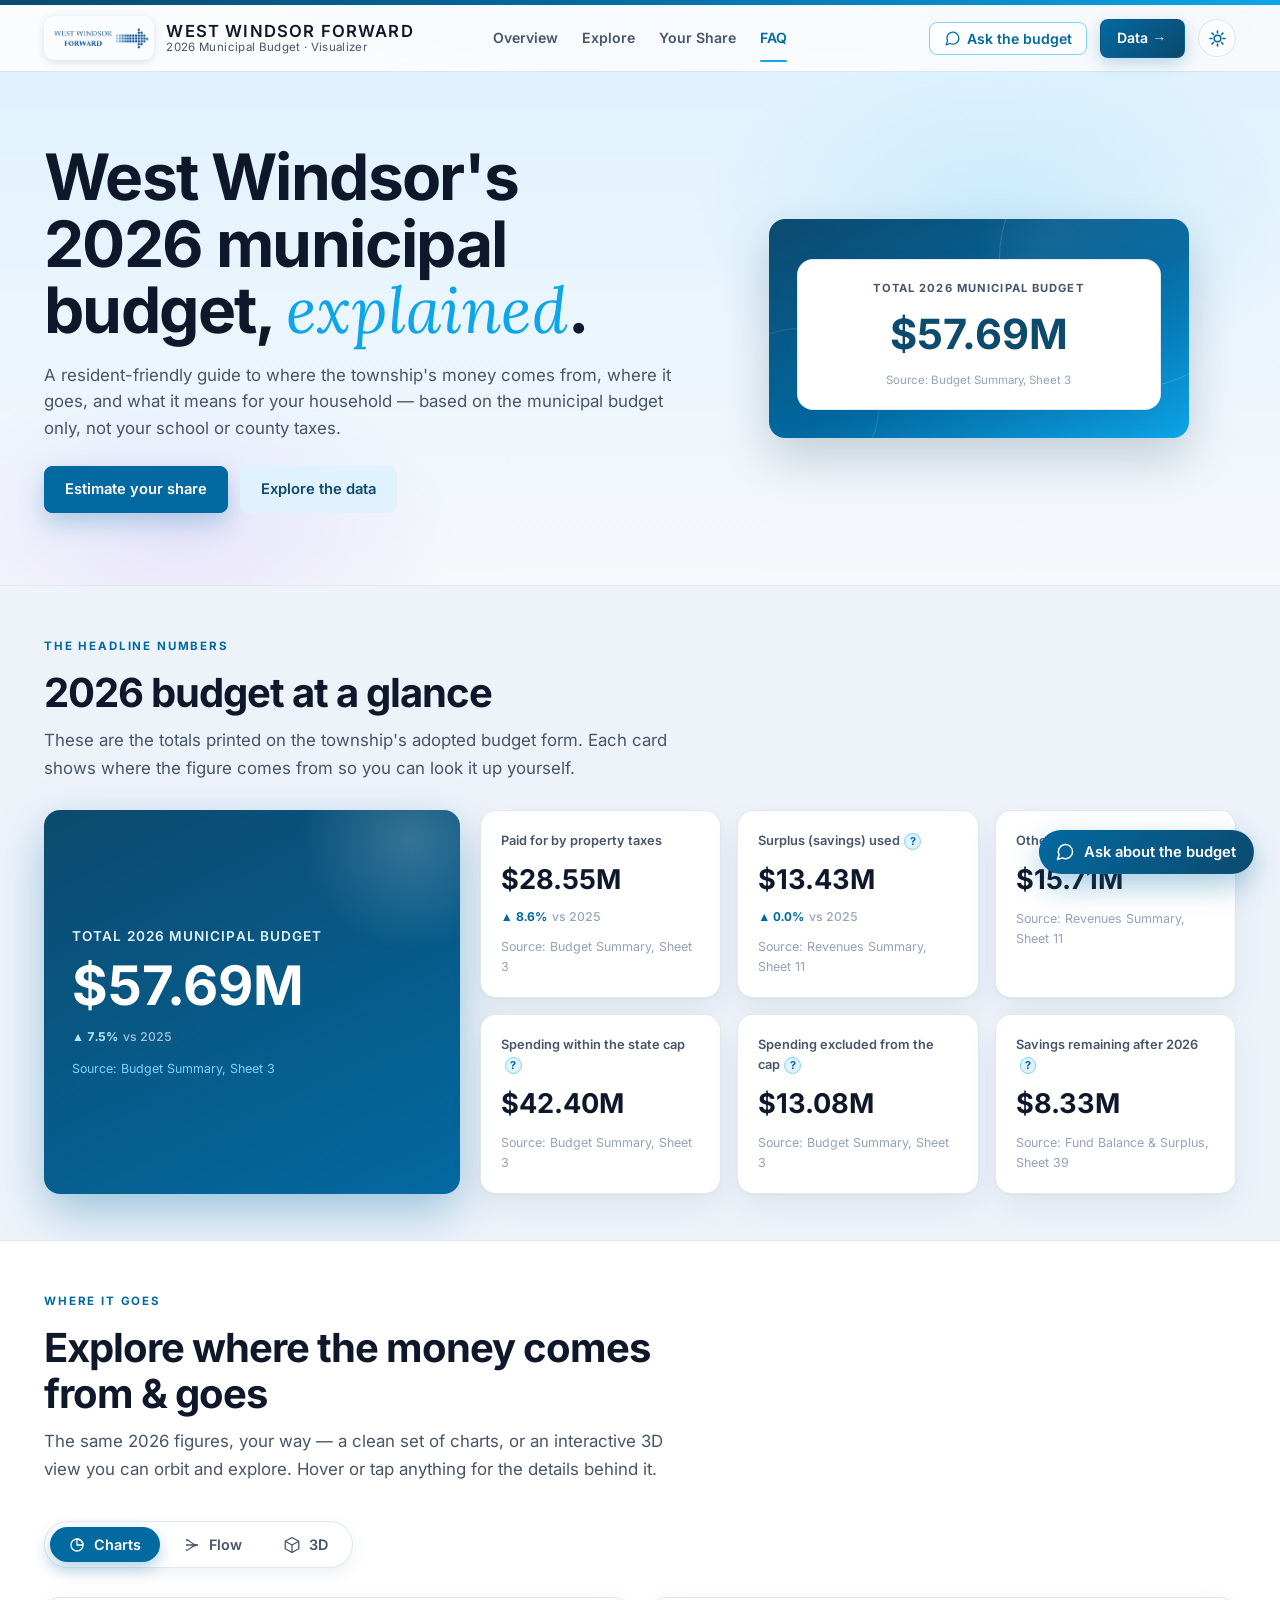
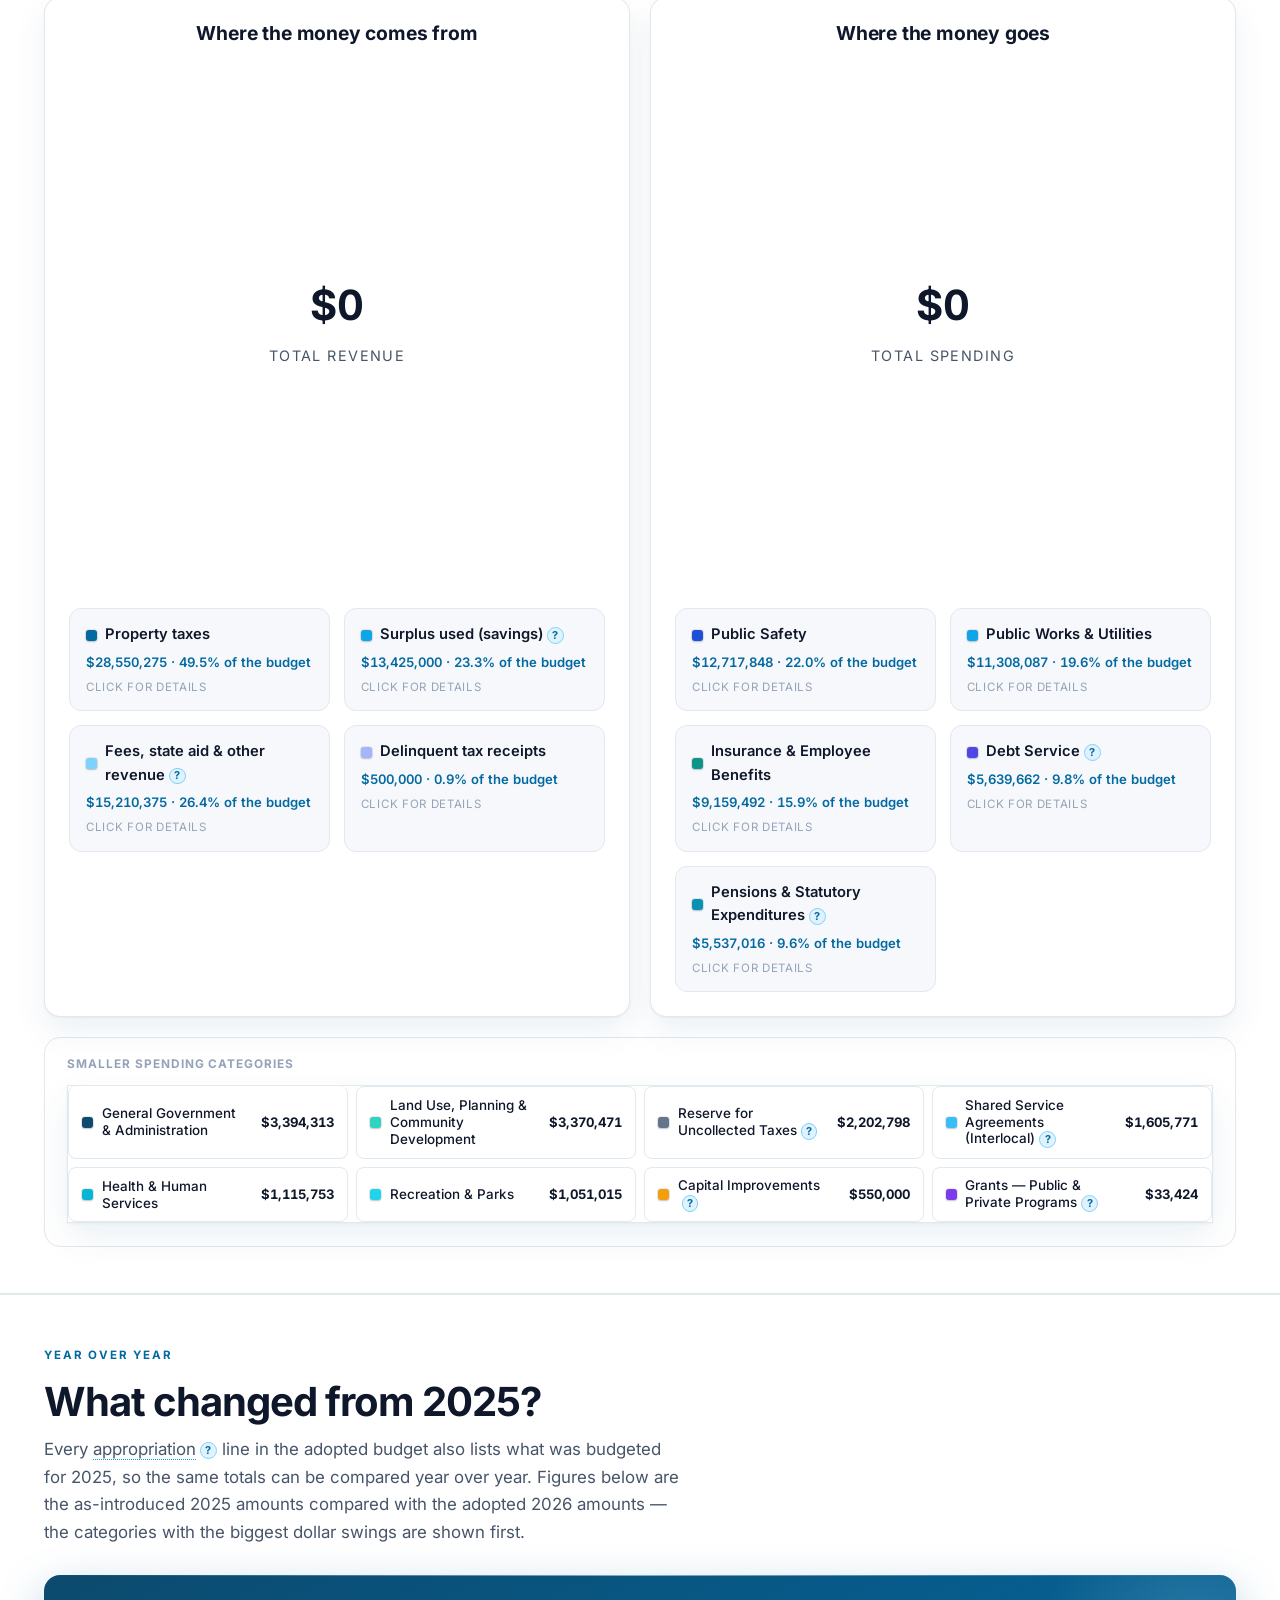
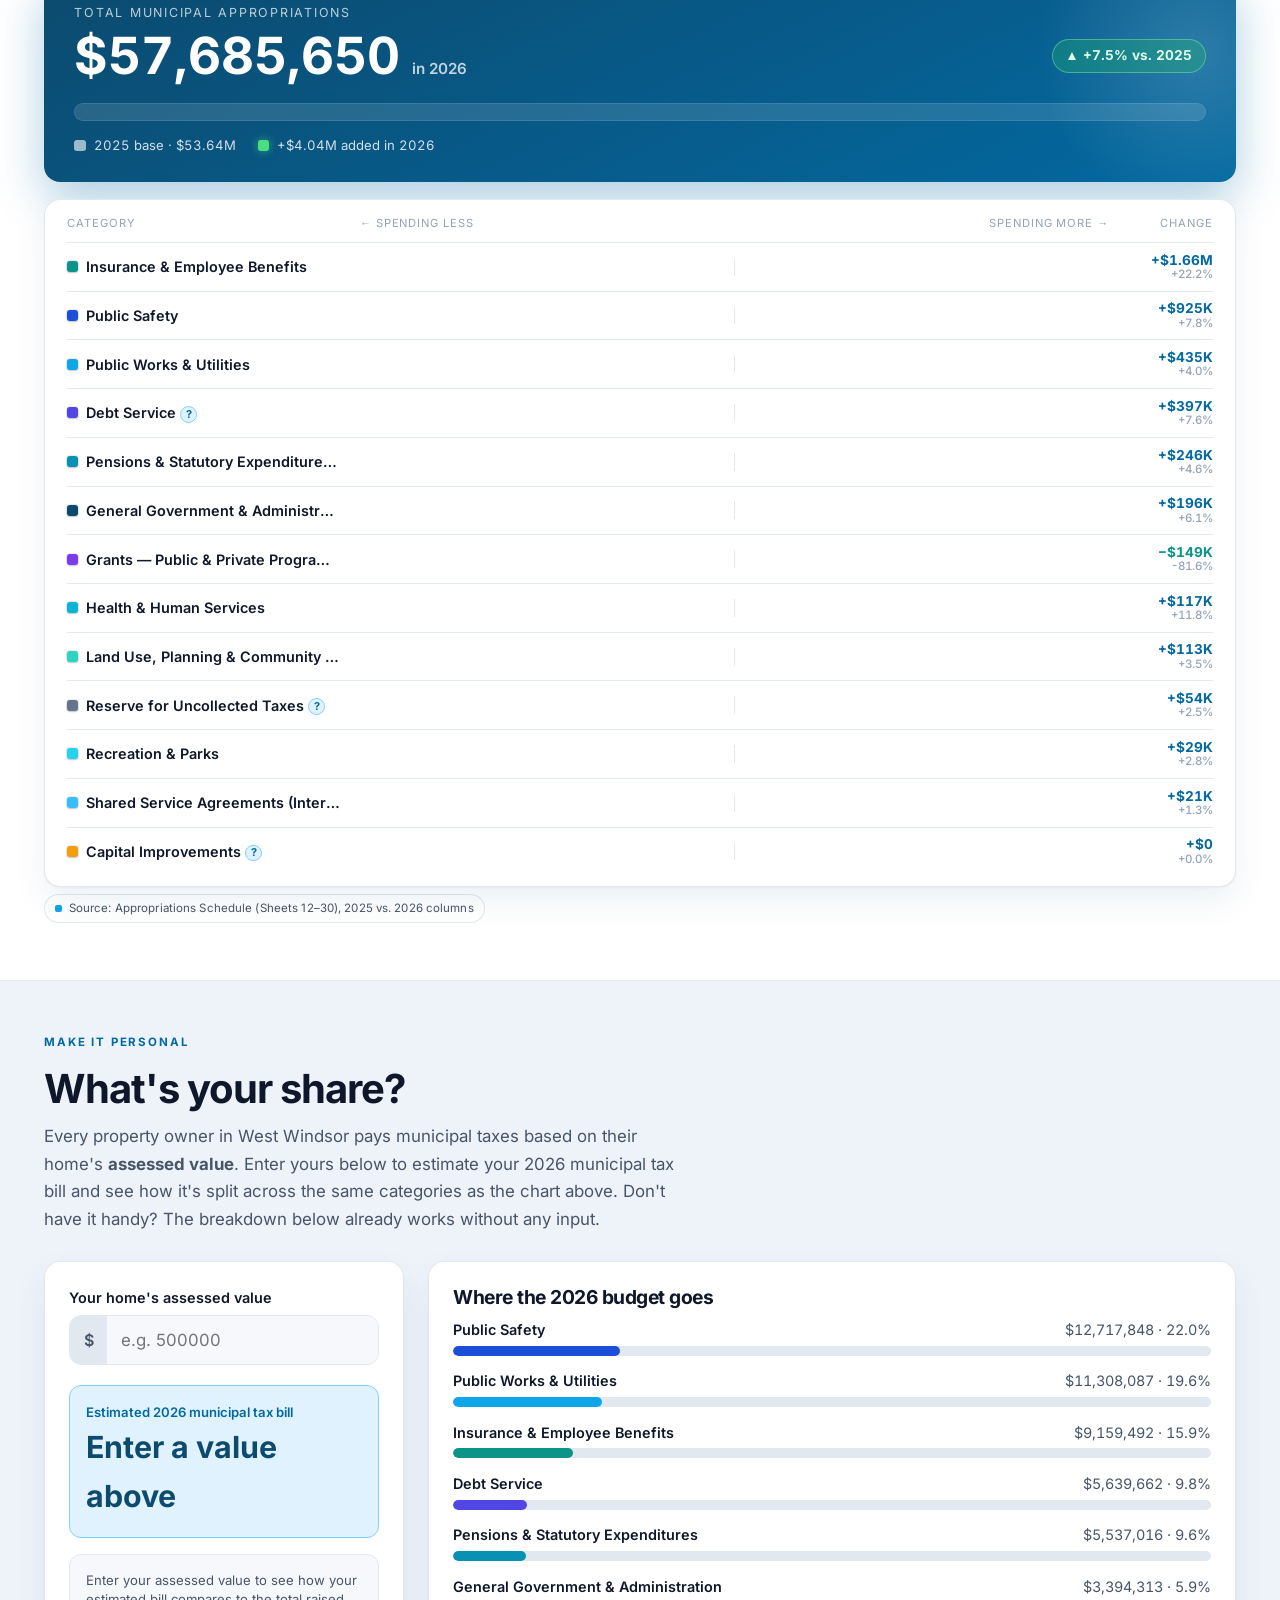
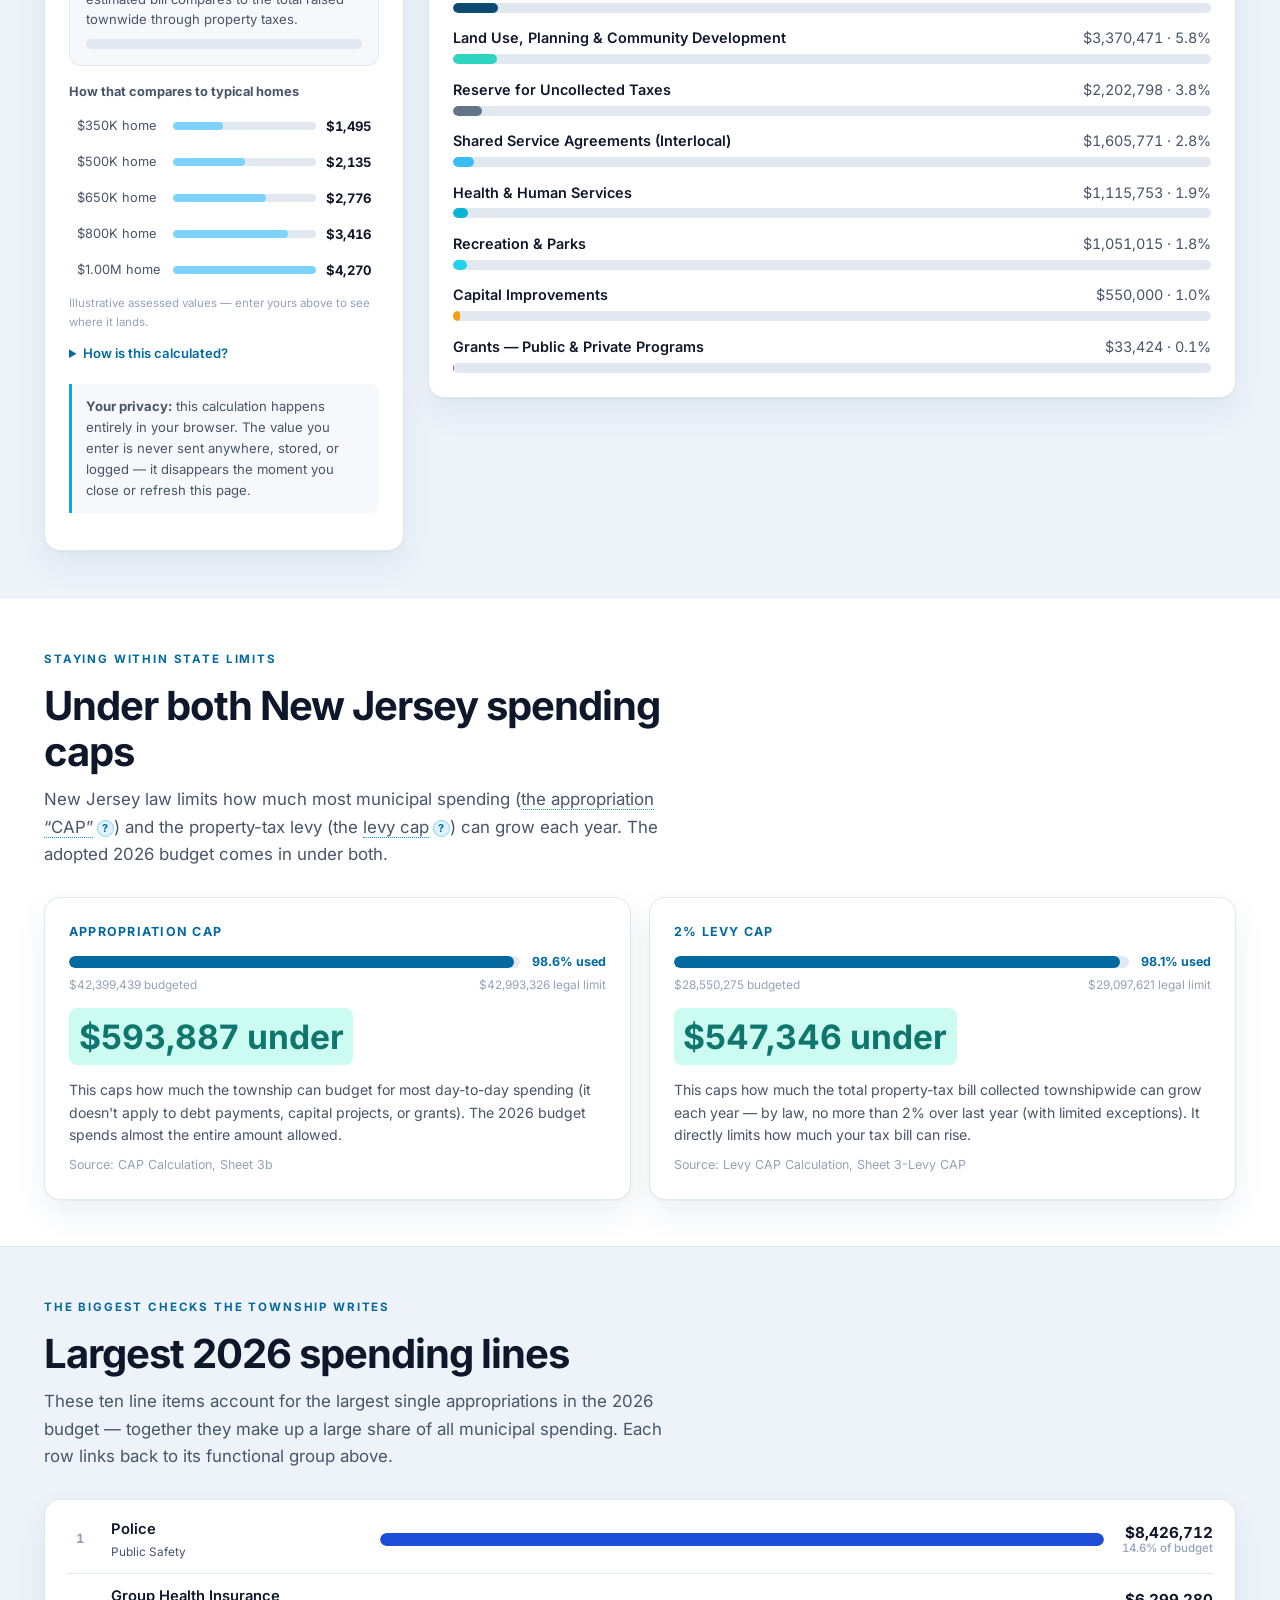
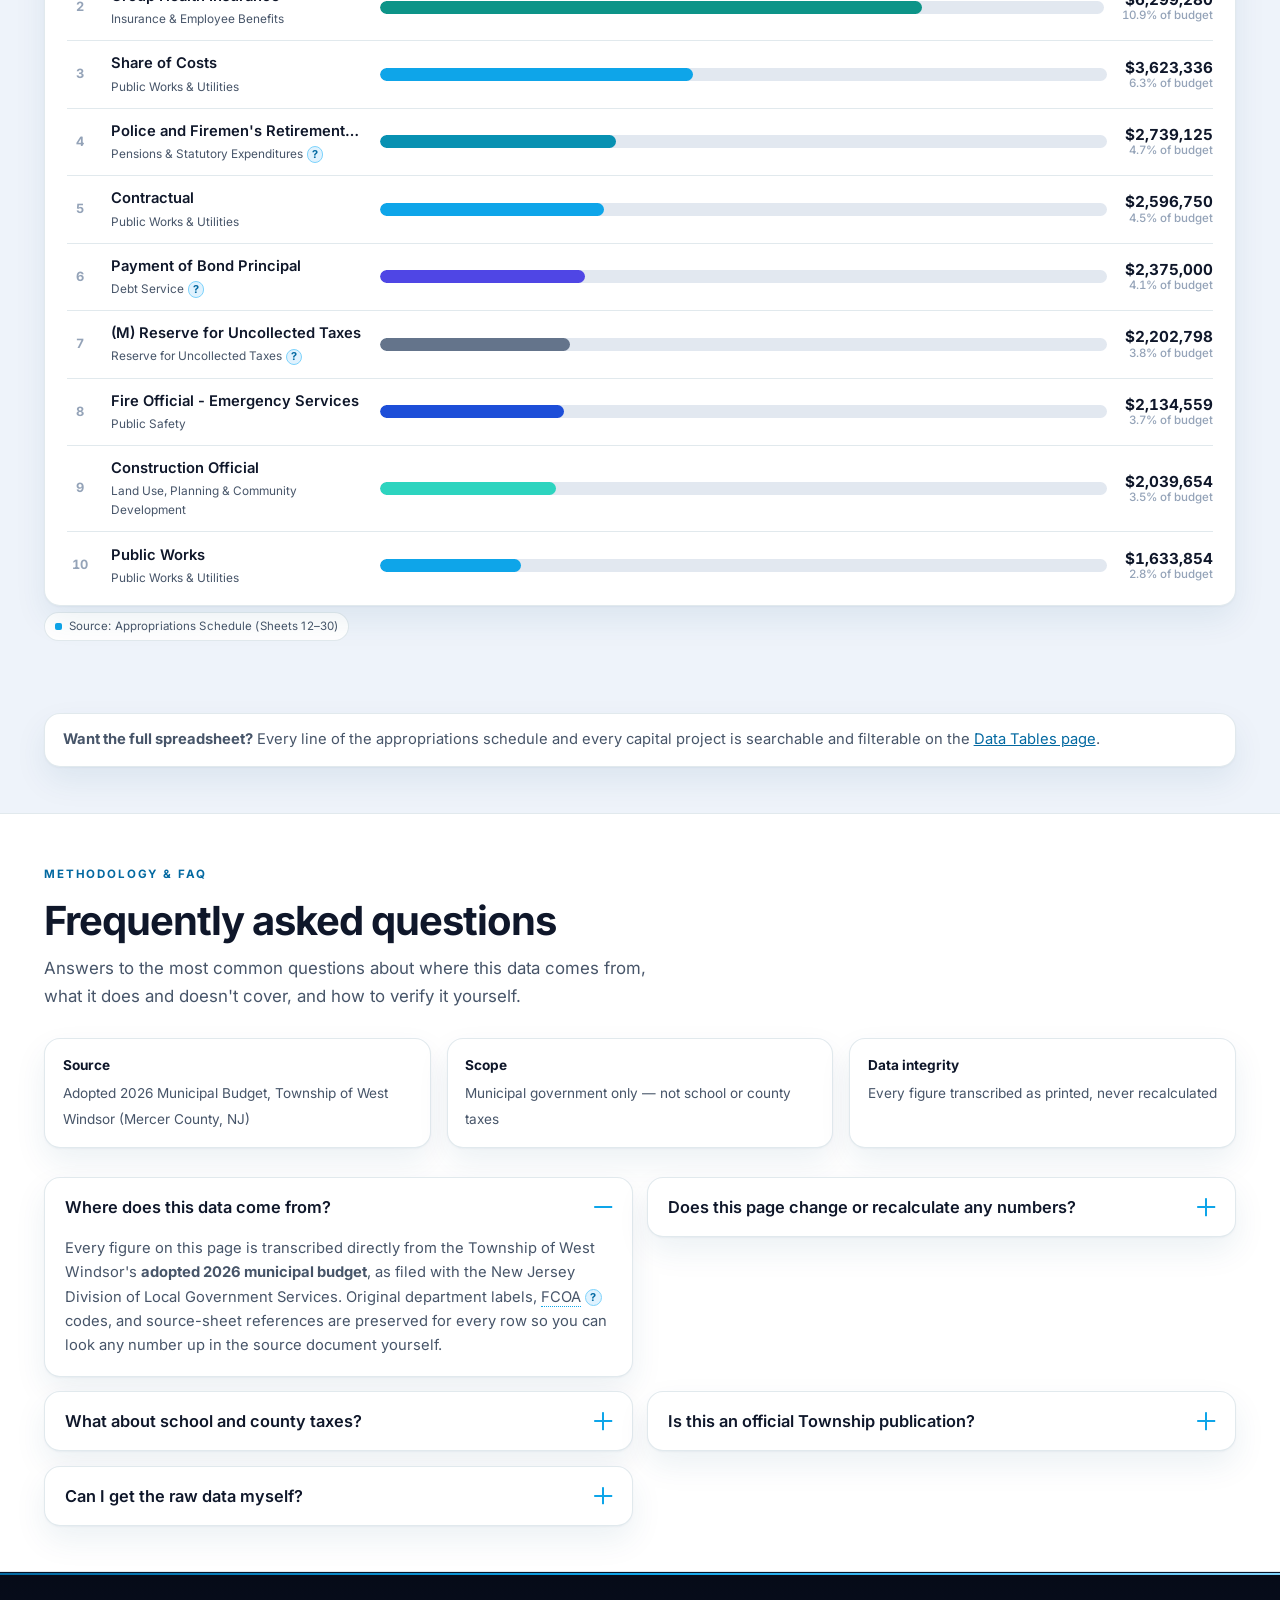
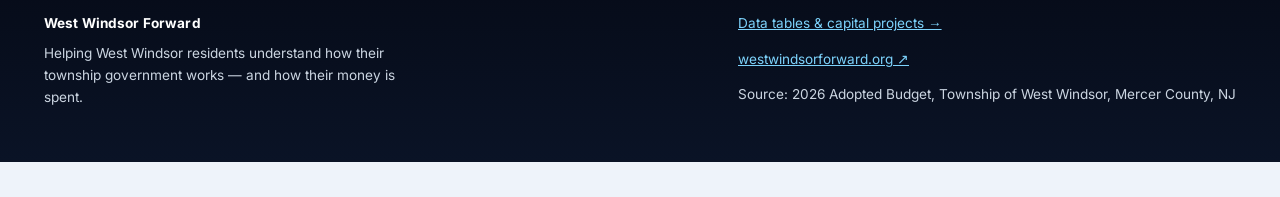
==== commit 7e7d7651: "Header: brand-forward / civic treatment + 'Ask the budget' action - Larger seal, uppercase serif bra" ====
--- a/Budget Visualizer/web/index.html
+++ b/Budget Visualizer/web/index.html
@@ -37,7 +37,7 @@
       <img src="assets/wwf-logo.png" alt="West Windsor Forward logo" />
       <span class="brand-text">
         <strong>West Windsor Forward</strong>
-        <span>2026 Budget Visualizer</span>
+        <span>2026 Municipal Budget &middot; Visualizer</span>
       </span>
     </a>
     <nav class="site-nav" id="site-nav">
@@ -47,6 +47,10 @@
       <a href="#about">FAQ</a>
     </nav>
     <div class="header-actions">
+      <button type="button" class="nav-ask" data-open-chat aria-label="Ask the budget assistant">
+        <svg viewBox="0 0 24 24" aria-hidden="true"><path d="M21 11.5a8.5 8.5 0 0 1-12.4 7.55L3 21l1.95-5.6A8.5 8.5 0 1 1 21 11.5z"/></svg>
+        <span>Ask the budget</span>
+      </button>
       <a href="data.html" class="nav-cta">Data</a>
       <button type="button" class="theme-toggle" id="theme-toggle" aria-label="Toggle dark mode" title="Toggle dark mode">
         <svg class="icon-sun" viewBox="0 0 24 24" aria-hidden="true"><circle cx="12" cy="12" r="4.2"></circle><g><line x1="12" y1="2.5" x2="12" y2="5"></line><line x1="12" y1="19" x2="12" y2="21.5"></line><line x1="2.5" y1="12" x2="5" y2="12"></line><line x1="19" y1="12" x2="21.5" y2="12"></line><line x1="5.1" y1="5.1" x2="6.9" y2="6.9"></line><line x1="17.1" y1="17.1" x2="18.9" y2="18.9"></line><line x1="5.1" y1="18.9" x2="6.9" y2="17.1"></line><line x1="17.1" y1="6.9" x2="18.9" y2="5.1"></line></g></svg>
--- a/Budget Visualizer/web/css/styles.css
+++ b/Budget Visualizer/web/css/styles.css
@@ -4730,3 +4730,57 @@
 .cap-legend-item { display: inline-flex; align-items: center; gap: 0.4rem; }
 .cap-legend-item i { width: 11px; height: 11px; border-radius: 3px; box-shadow: 0 0 0 1px rgba(15, 23, 42, 0.08); flex: none; }
 [data-theme="dark"] .cap-legend-item i { box-shadow: 0 0 0 1px rgba(255, 255, 255, 0.16); }
+
+/* ============================================================
+   HEADER — brand-forward / civic treatment
+   ============================================================ */
+.site-header .container { padding-top: 0.7rem; padding-bottom: 0.7rem; }
+
+/* Institutional brand lockup: a larger seal + uppercase serif name + tagline */
+.brand img { height: 44px; border-radius: 10px; }
+.brand-text strong {
+  font-family: var(--font-display);
+  font-size: 1.04rem;
+  font-weight: 600;
+  text-transform: uppercase;
+  letter-spacing: 0.07em;
+  color: var(--ink);
+}
+.brand-text span {
+  font-size: 0.72rem;
+  letter-spacing: 0.03em;
+  color: var(--ink-soft);
+}
+
+/* "Ask the budget" — outline action that opens the assistant */
+.nav-ask {
+  display: inline-flex;
+  align-items: center;
+  gap: 0.4rem;
+  font-family: var(--font-body);
+  font-size: 0.88rem;
+  font-weight: 600;
+  color: var(--brand-700);
+  background: var(--glass-bg, transparent);
+  border: 1px solid var(--brand-300);
+  border-radius: var(--radius-sm);
+  padding: 0.44rem 0.85rem;
+  cursor: pointer;
+  white-space: nowrap;
+  transition: background 160ms ease, color 160ms ease, border-color 160ms ease, transform 160ms ease;
+}
+.nav-ask svg { width: 17px; height: 17px; fill: none; stroke: currentColor; stroke-width: 1.8; stroke-linecap: round; stroke-linejoin: round; }
+.nav-ask:hover { background: var(--brand-700); color: #fff; border-color: var(--brand-700); transform: translateY(-1px); }
+[data-theme="dark"] .nav-ask { color: var(--brand-300); border-color: var(--glass-border); }
+[data-theme="dark"] .nav-ask:hover { color: #fff; background: var(--brand-700); border-color: var(--brand-700); }
+
+/* Tighten the action cluster so brand + nav + actions stay on one line */
+@media (max-width: 1040px) {
+  .nav-ask span { display: none; }
+  .nav-ask { padding: 0.44rem 0.55rem; }
+}
+@media (max-width: 820px) {
+  /* On mobile the floating launcher already provides this, so drop it here */
+  .nav-ask { display: none; }
+  .brand img { height: 34px; }
+}
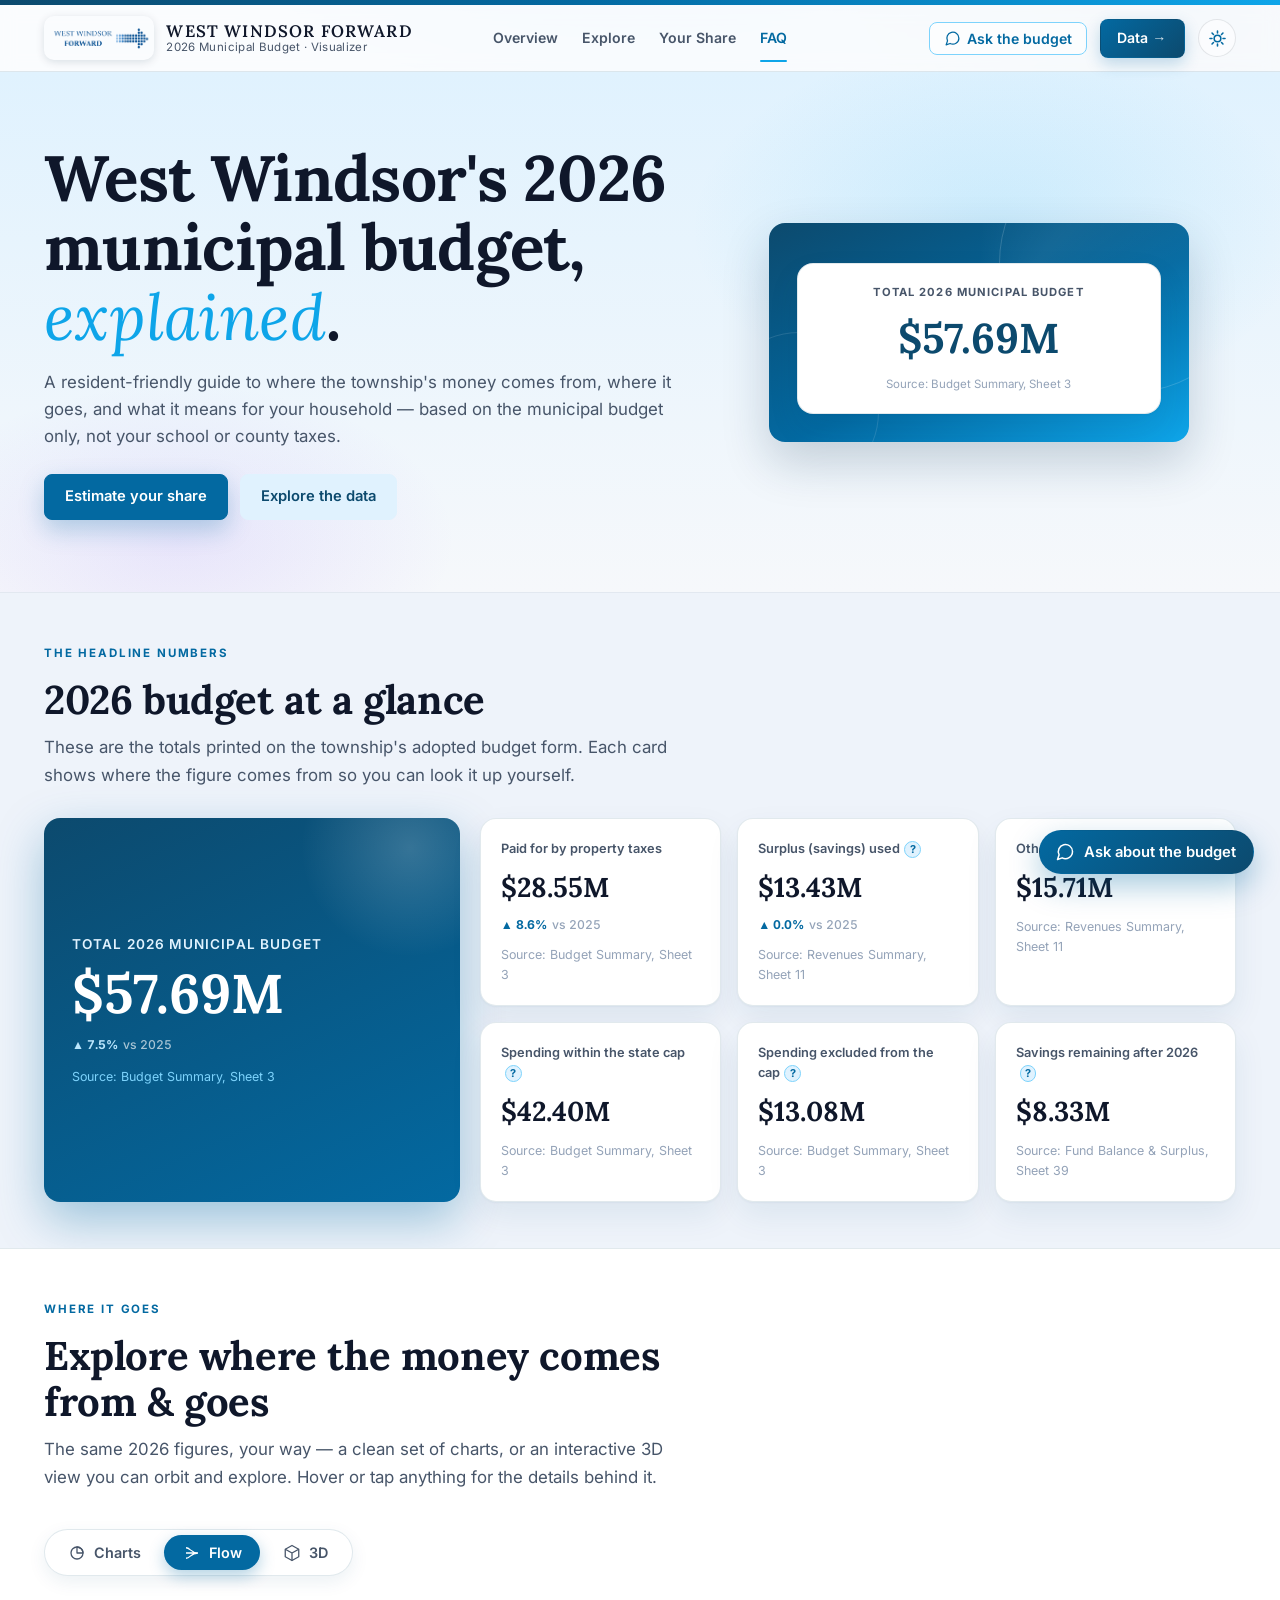
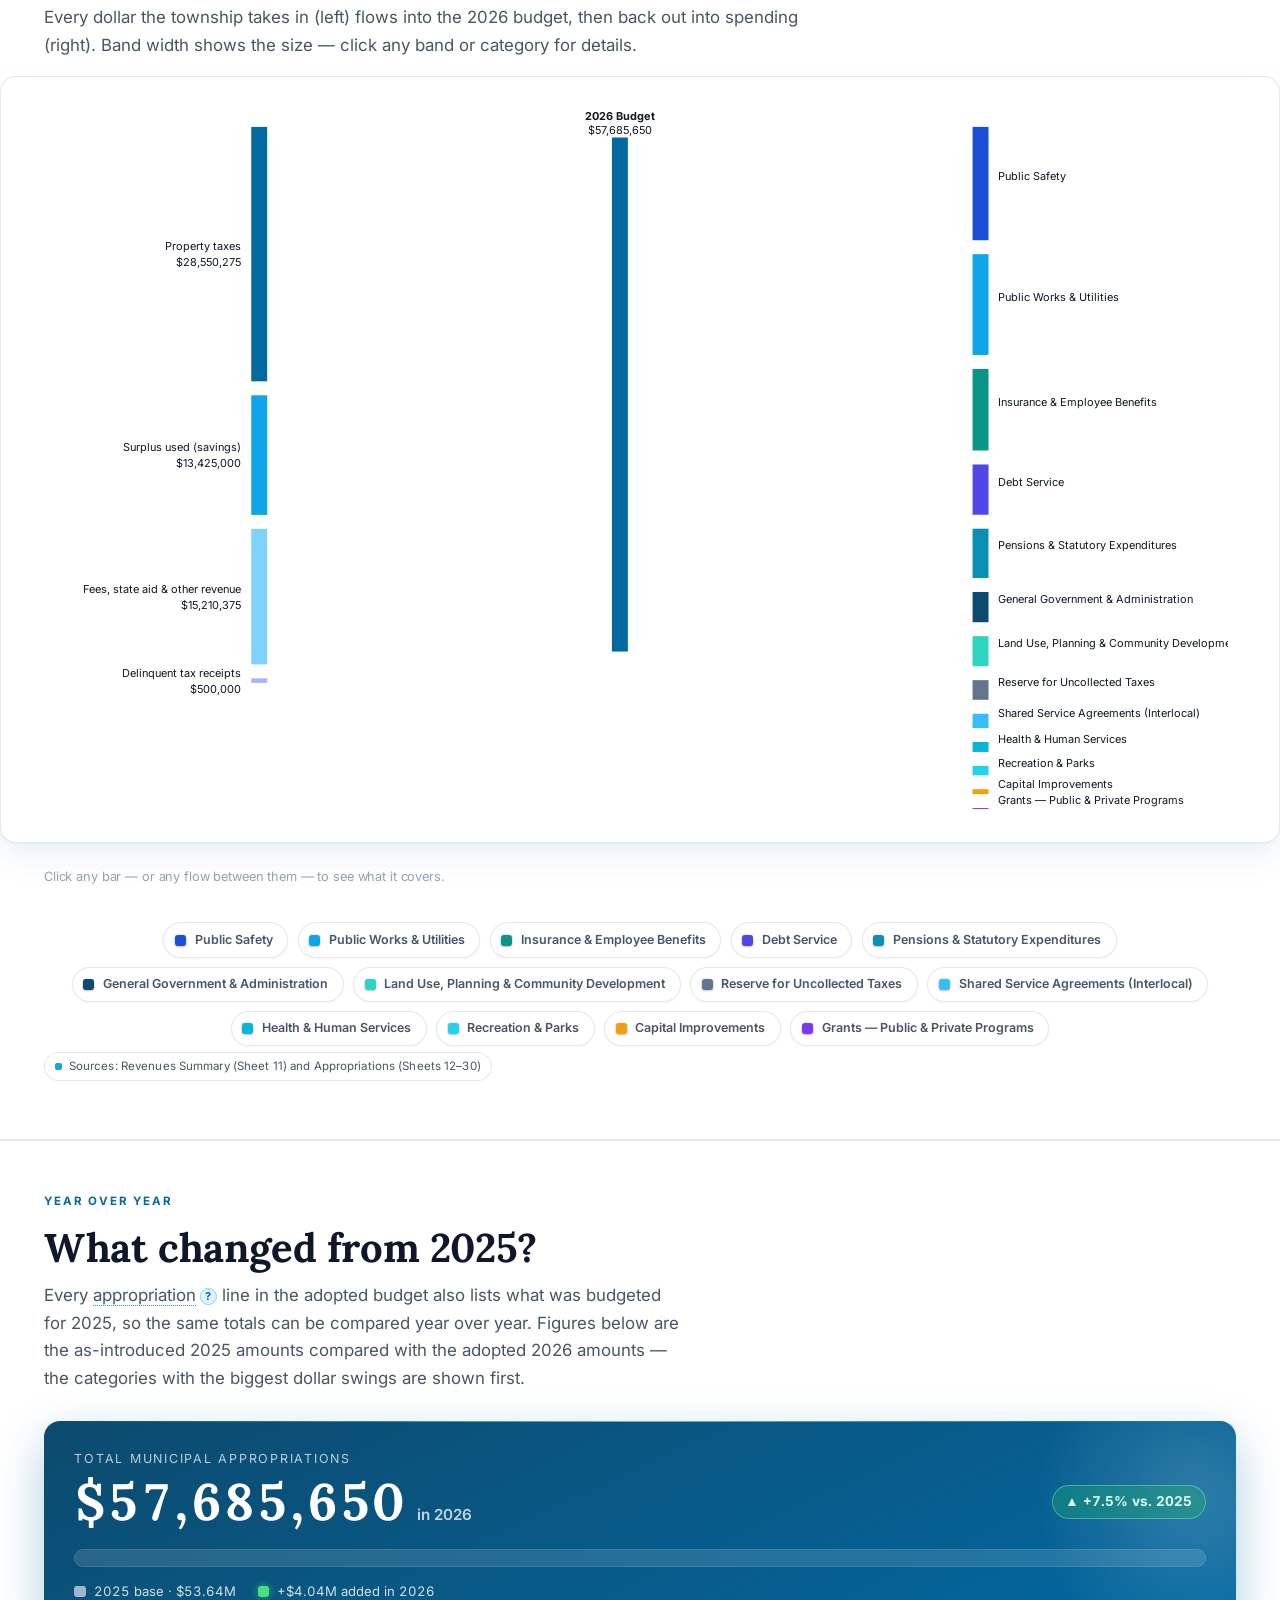
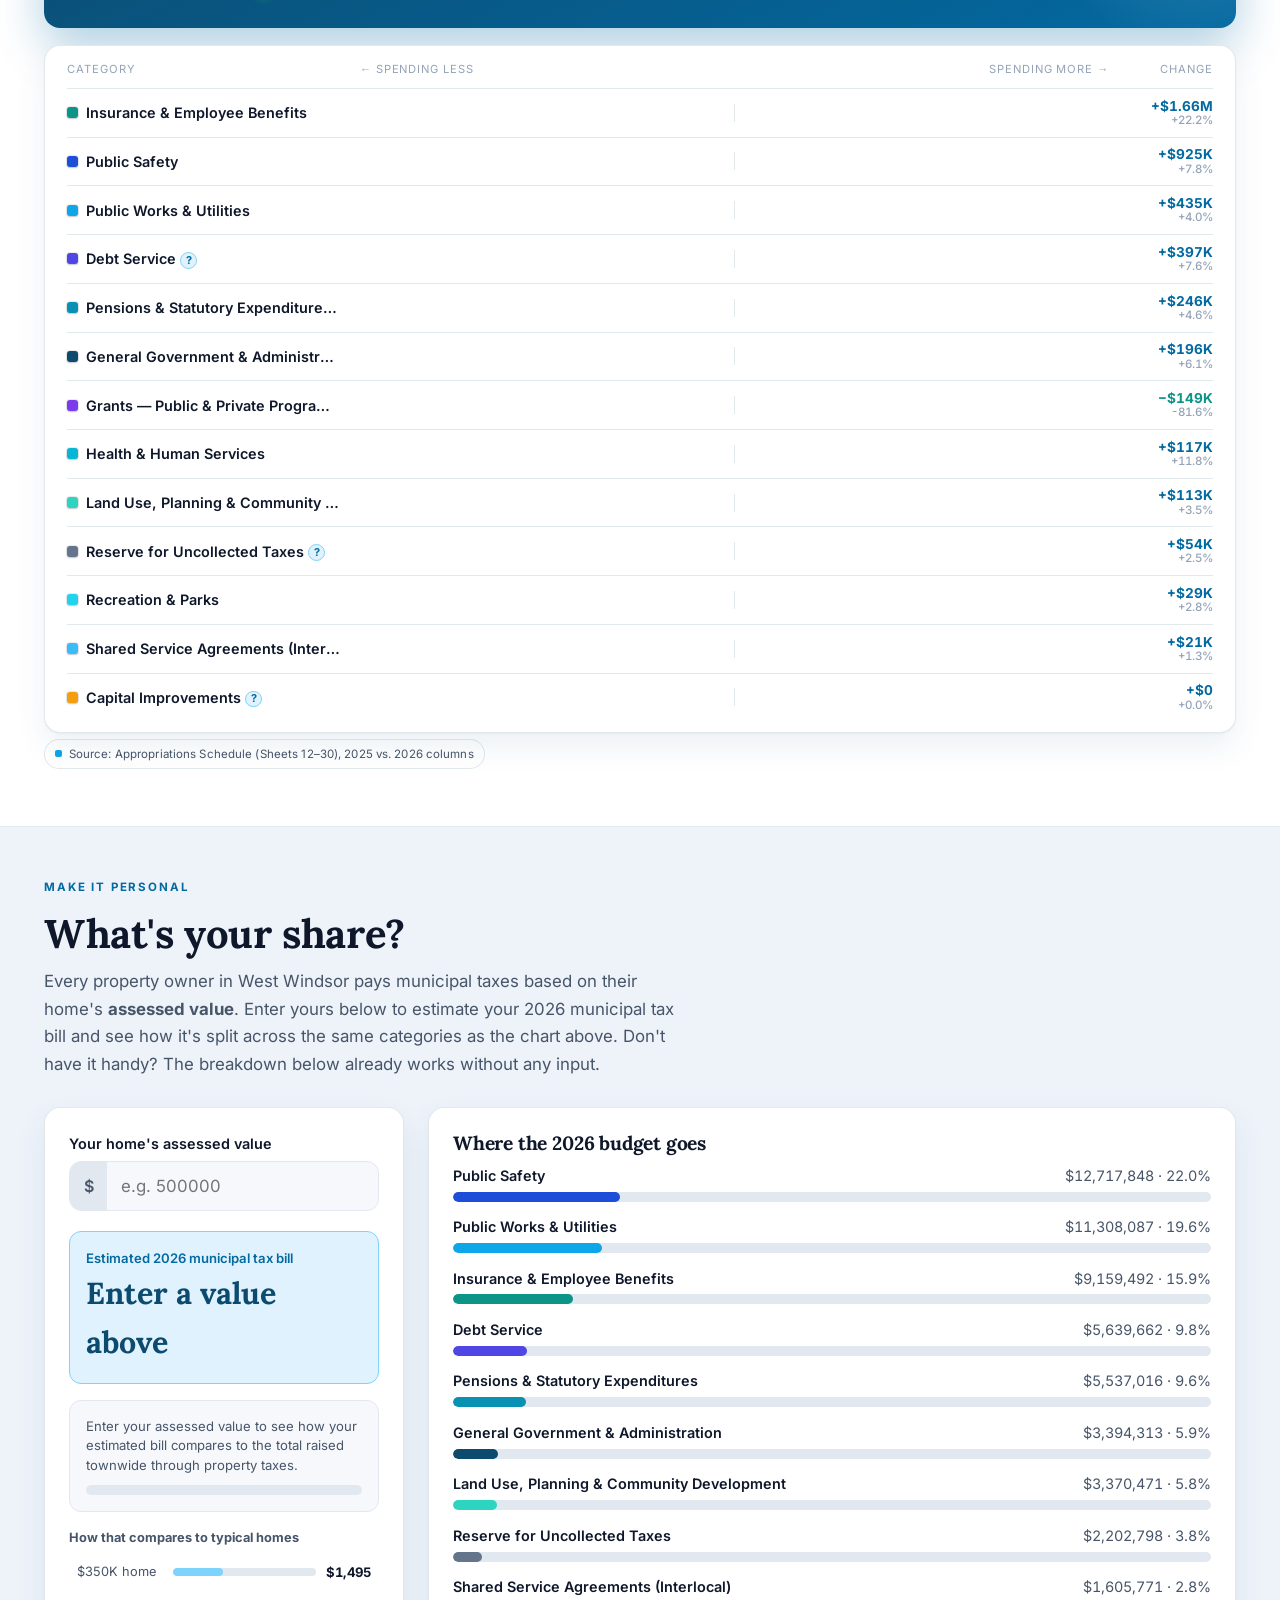
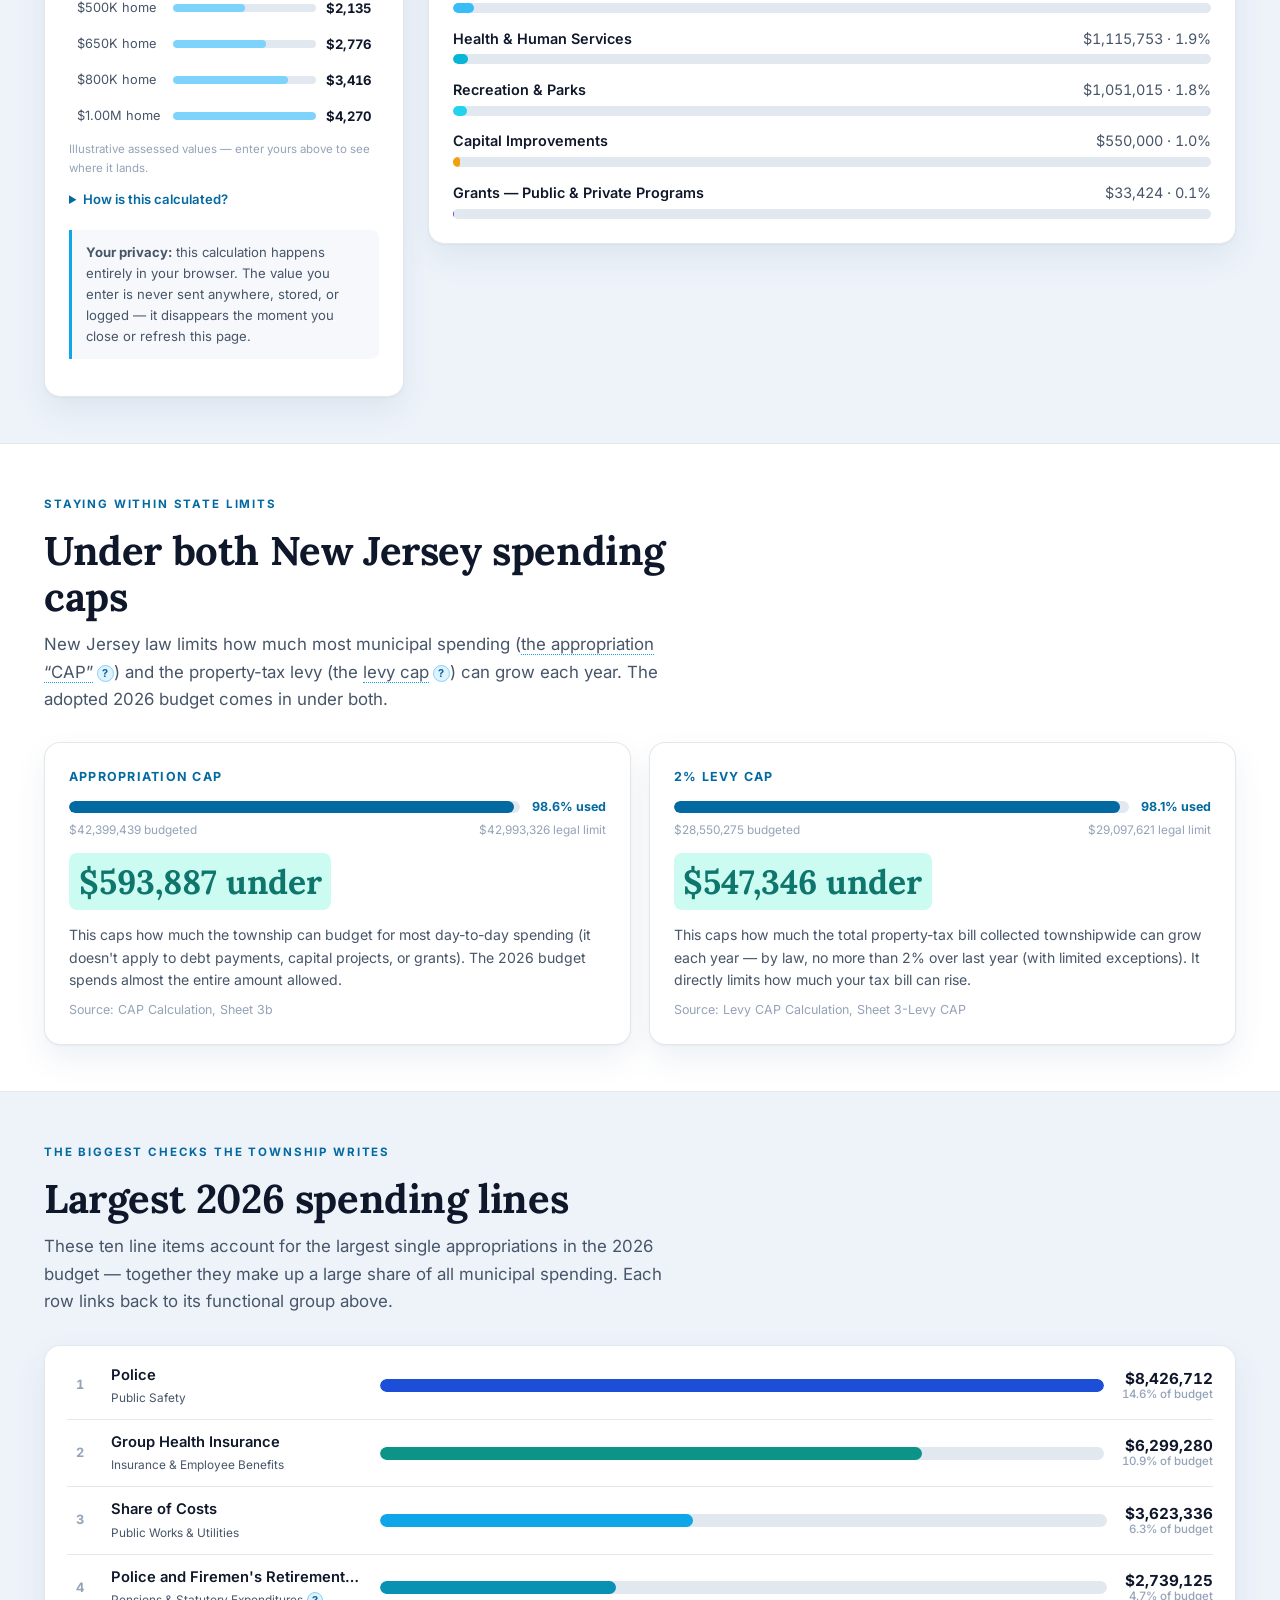
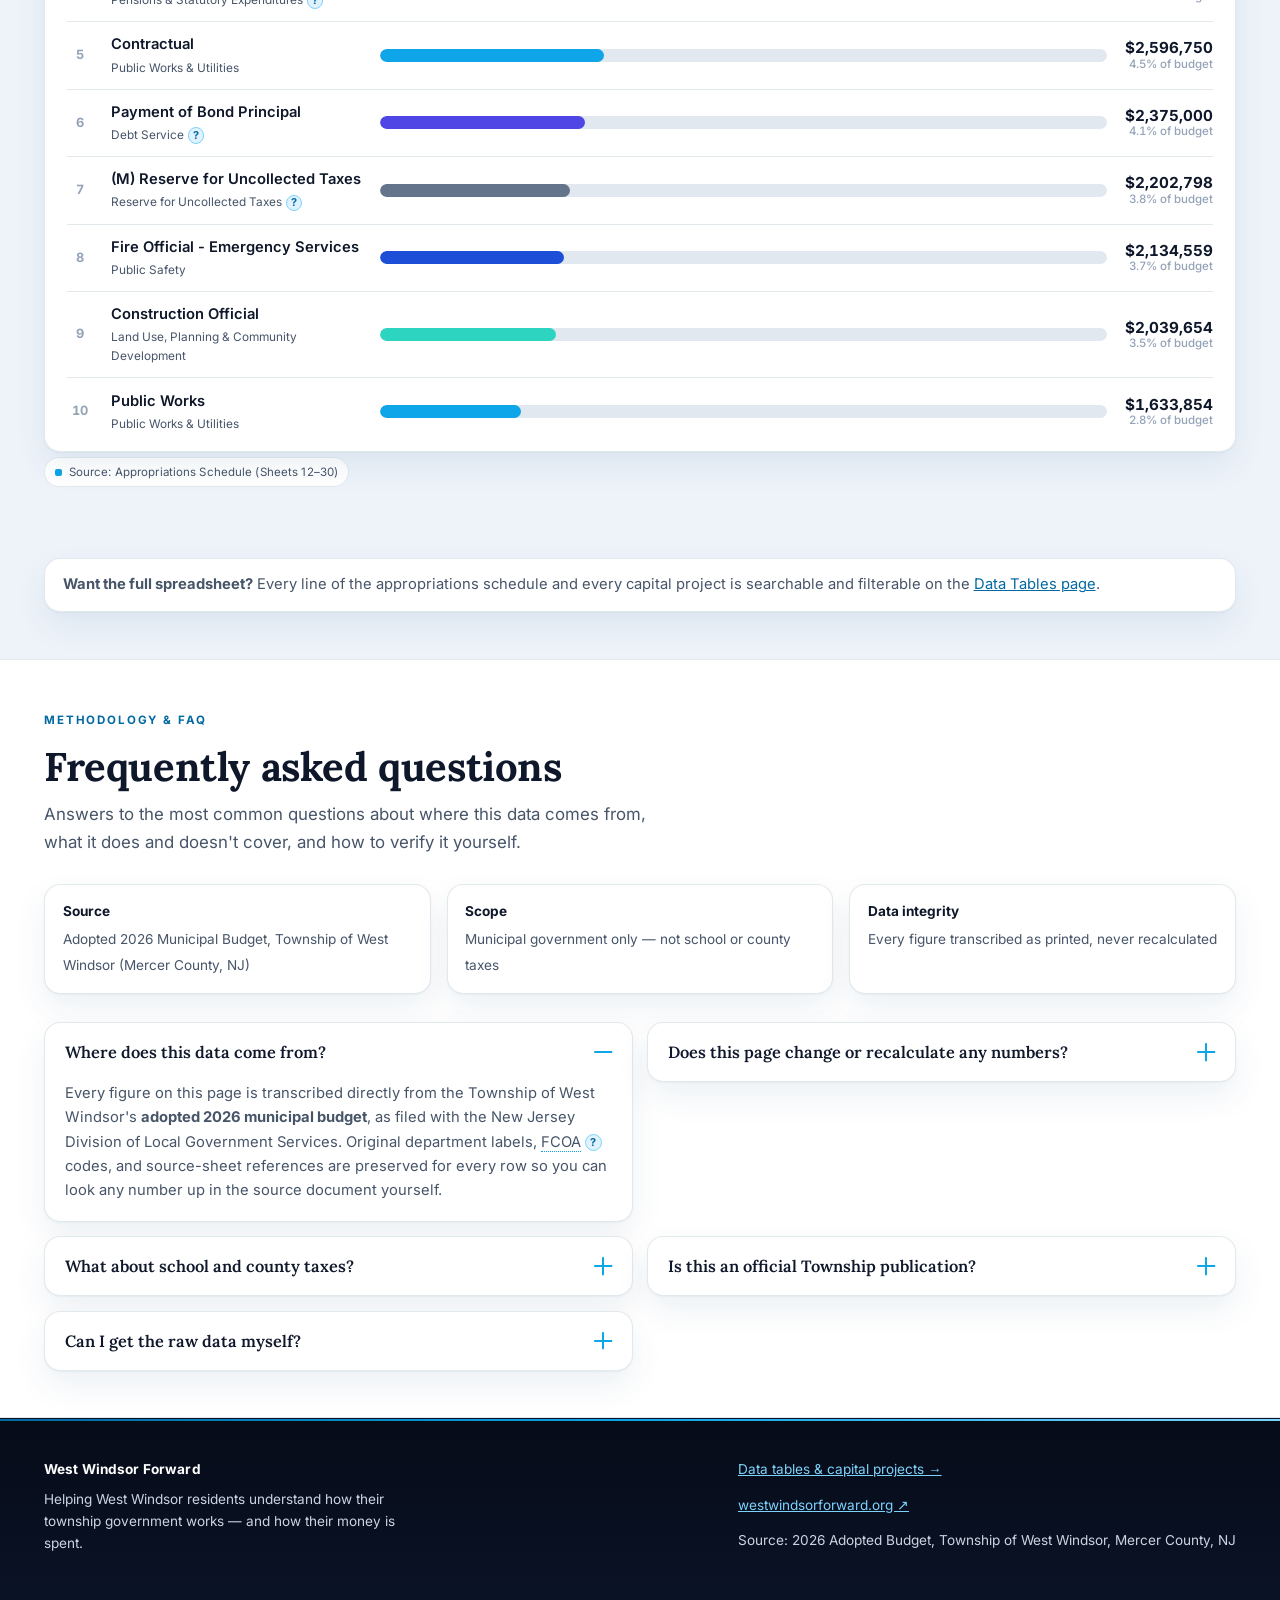
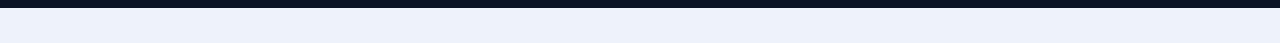
==== commit b518f05a: "Mobile polish + Flow as default view - Hero (mobile): headline now sits above the budget figure (was" ====
--- a/Budget Visualizer/web/index.html
+++ b/Budget Visualizer/web/index.html
@@ -123,15 +123,15 @@
         for the details behind it.
       </p>
       <div class="view-toggle" id="view-toggle" role="tablist" aria-label="Choose a view">
-        <button type="button" class="view-opt is-active" data-view="2d" role="tab" aria-selected="true">
+        <button type="button" class="view-opt" data-view="2d" role="tab" aria-selected="false">
           <svg viewBox="0 0 24 24" aria-hidden="true"><circle cx="12" cy="12" r="8"/><path d="M12 4a8 8 0 0 1 8 8h-8z"/></svg>
           Charts
         </button>
-        <button type="button" class="view-opt" data-view="flow" role="tab" aria-selected="false">
+        <button type="button" class="view-opt is-active" data-view="flow" role="tab" aria-selected="true">
           <svg viewBox="0 0 24 24" aria-hidden="true"><path d="M4 5c6 0 6 7 16 7M4 12h16M4 19c6 0 6-7 16-7"/></svg>
           Flow
         </button>
-        <button type="button" class="view-opt" data-view="3d" role="tab" aria-selected="false">
+        <button type="button" class="view-opt view-opt--3d" data-view="3d" role="tab" aria-selected="false">
           <svg viewBox="0 0 24 24" aria-hidden="true"><path d="M12 2 21 7v10l-9 5-9-5V7z"/><path d="M3 7l9 5 9-5M12 12v10"/></svg>
           3D
         </button>
@@ -140,7 +140,7 @@
   </div>
 
   <!-- 2D charts -->
-  <div class="viz-2d" id="viz-2d">
+  <div class="viz-2d" id="viz-2d" hidden>
     <div class="container">
       <div class="donut-grid">
         <div class="donut-feature">
@@ -174,7 +174,7 @@
   </div>
 
   <!-- Flow (Sankey) -->
-  <div class="viz-flow" id="viz-flow" hidden>
+  <div class="viz-flow" id="viz-flow">
     <div class="container">
       <p class="viz-flow-intro section-intro">
         Every dollar the township takes in (left) flows into the 2026 budget,
--- a/Budget Visualizer/web/css/styles.css
+++ b/Budget Visualizer/web/css/styles.css
@@ -32,7 +32,7 @@
 
   --container: 1180px;
 
-  --font-display: "Inter", -apple-system, BlinkMacSystemFont, "Segoe UI", Helvetica, Arial, sans-serif;
+  --font-display: "Lora", Georgia, "Times New Roman", serif;
   --font-body: "Inter", -apple-system, BlinkMacSystemFont, "Segoe UI", Helvetica, Arial, sans-serif;
   --font-accent: "Lora", Georgia, "Times New Roman", serif;
 
@@ -442,7 +442,8 @@
   }
 
   .hero-art {
-    order: -1;
+    /* On mobile the headline reads first, then the figure (was order:-1) */
+    order: 0;
   }
 
   .hero-panel {
@@ -3567,9 +3568,11 @@
 [data-theme="dark"] .section--alt { background: rgba(255, 255, 255, 0.025) !important; }
 [data-theme="dark"] .section--alt::before { display: none; }
 
-/* ---- Typography: bold sans + italic-serif accent ---- */
-h1, h2, h3, h4 { font-family: var(--font-display); letter-spacing: -0.025em; }
-h1 { font-weight: 800; line-height: 1.04; }
+/* ---- Typography: institutional serif headings + Inter body ----
+   Lora only loads up to 700, and serif headings want near-normal tracking
+   (the tight negative tracking was tuned for the old sans display face). */
+h1, h2, h3, h4 { font-family: var(--font-display); letter-spacing: -0.01em; }
+h1 { font-weight: 700; line-height: 1.08; }
 h2 { font-weight: 700; }
 .serif-accent {
   font-family: var(--font-accent);
@@ -4784,3 +4787,71 @@
   .nav-ask { display: none; }
   .brand img { height: 34px; }
 }
+
+/* ============================================================
+   MOBILE POLISH — flow width/legend, diverging chart, data tables
+   + a glow on the 3D toggle
+   ============================================================ */
+
+/* Subtle glow to invite trying the 3D view (calms when it's selected) */
+.view-opt--3d:not(.is-active) { animation: view3d-glow 2.8s ease-in-out infinite; }
+@keyframes view3d-glow {
+  0%, 100% { box-shadow: 0 0 0 0 rgba(139, 92, 246, 0); }
+  50% { box-shadow: 0 0 14px 1px rgba(139, 92, 246, 0.5); }
+}
+@media (prefers-reduced-motion: reduce) { .view-opt--3d { animation: none; } }
+
+@media (max-width: 760px) {
+  /* Flow: keep the Sankey inside its card (no full-bleed) so it never makes
+     the page wider than the screen; it scrolls horizontally within the card. */
+  .sankey-card--full {
+    width: auto;
+    margin-left: 0;
+    margin-right: 0;
+    border: 1px solid var(--line);
+    border-radius: var(--radius-lg);
+    padding: 0.9rem;
+  }
+  #sankey-chart { min-width: 540px; }
+
+  /* Flow "key": a compact, single scrollable row instead of a tall stack */
+  #sankey-legend.legend {
+    flex-wrap: nowrap;
+    overflow-x: auto;
+    -webkit-overflow-scrolling: touch;
+    gap: 0.4rem;
+    margin-top: 0.9rem;
+    padding-bottom: 0.35rem;
+  }
+  #sankey-legend .legend-item {
+    flex: 0 0 auto;
+    font-size: 0.72rem;
+    padding: 0.3rem 0.62rem;
+  }
+
+  /* Data tables: readable, scroll inside the card rather than crushing columns */
+  #explorer table.data-table,
+  #capital table.data-table { table-layout: auto; min-width: 600px; }
+  #explorer .cell-item,
+  #capital .cell-item { min-width: 11rem; }
+  #capital .cap-bar { min-width: 130px; }
+}
+
+/* Diverging "what changed" chart: keep the left/right effect legible on phones */
+@media (max-width: 620px) {
+  /* Restore a slim directional cue (the full header is hidden on mobile) */
+  .yoy-grid .diverge-head {
+    display: block;
+    padding: 0 0 0.55rem;
+    border-bottom: 1px solid var(--panel-border);
+  }
+  .yoy-grid .diverge-head > span:not(.diverge-axislabel) { display: none; }
+  .yoy-grid .diverge-axislabel {
+    display: flex;
+    justify-content: space-between;
+    font-size: 0.66rem;
+  }
+  .diverge-track { height: 24px; }
+  .diverge-axis { background: var(--ink-soft); opacity: 0.4; width: 2px; }
+  .diverge-fill { top: 4px; bottom: 4px; }
+}
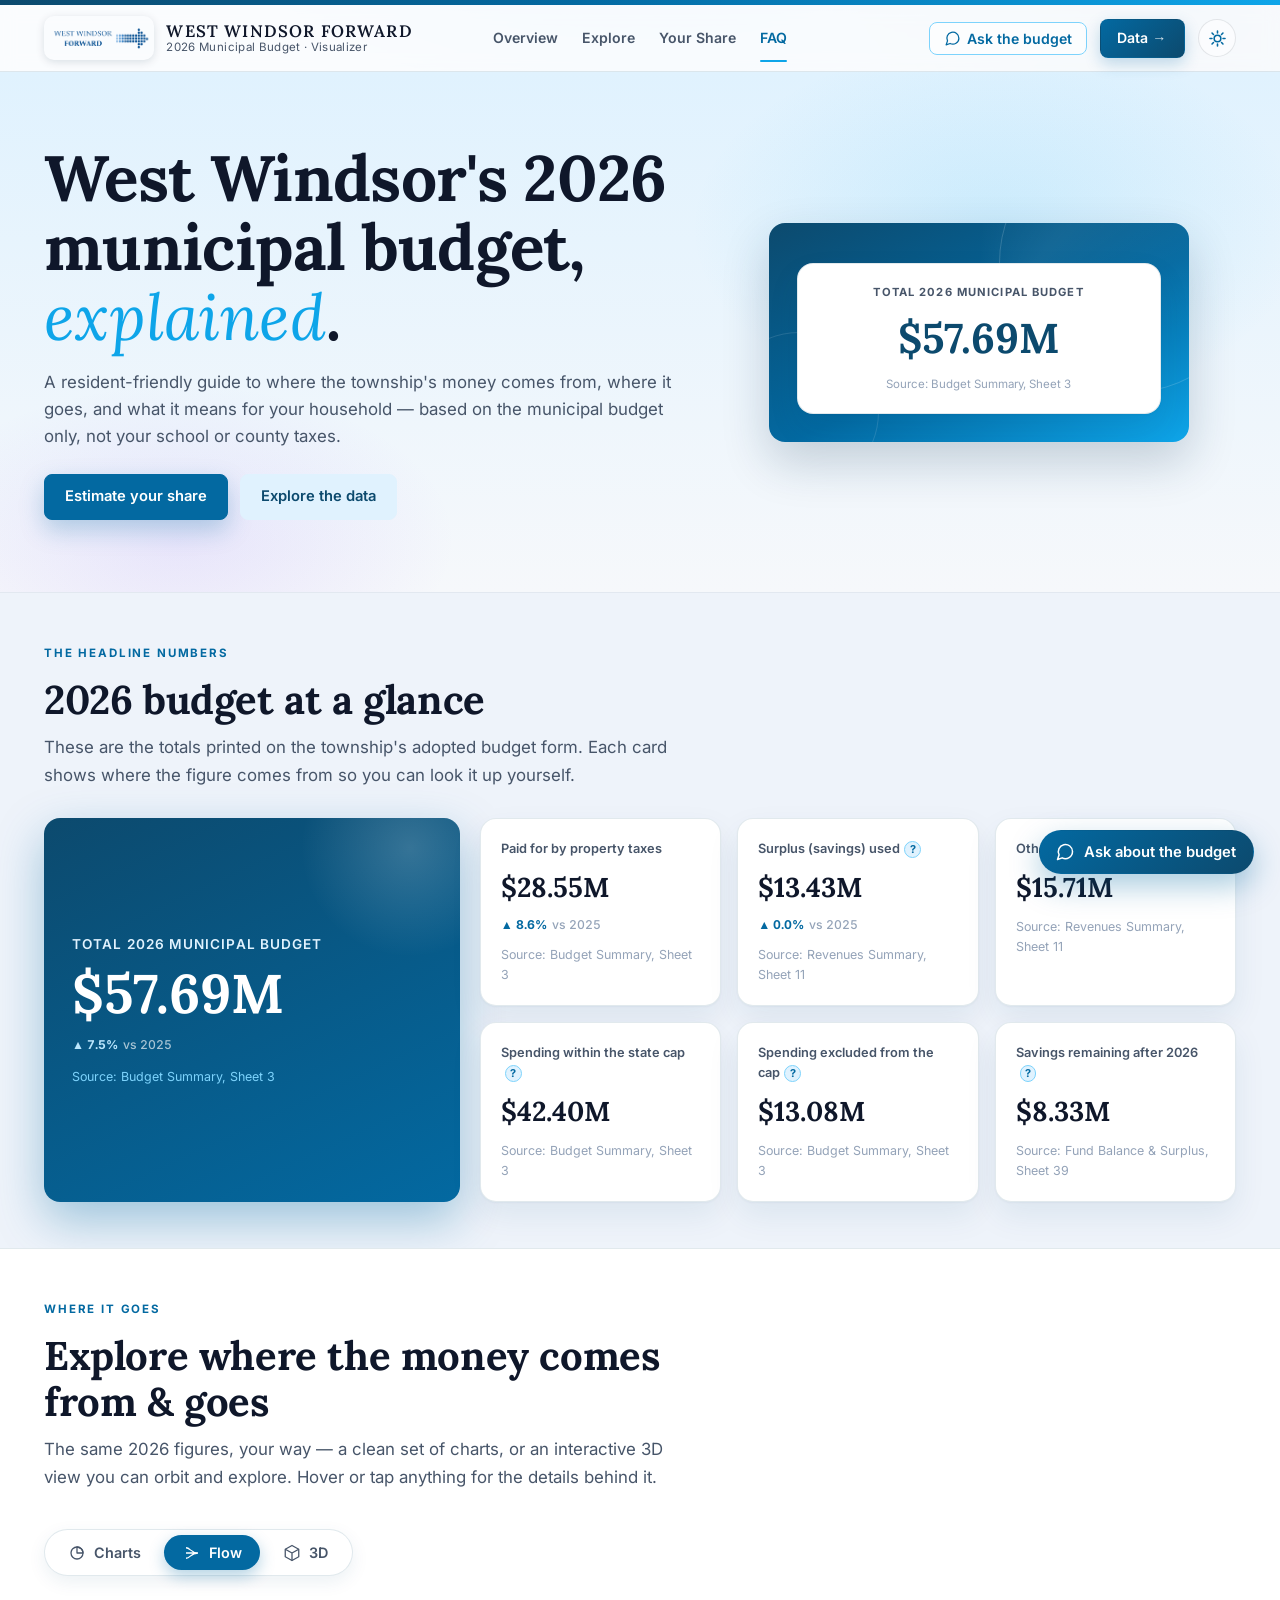
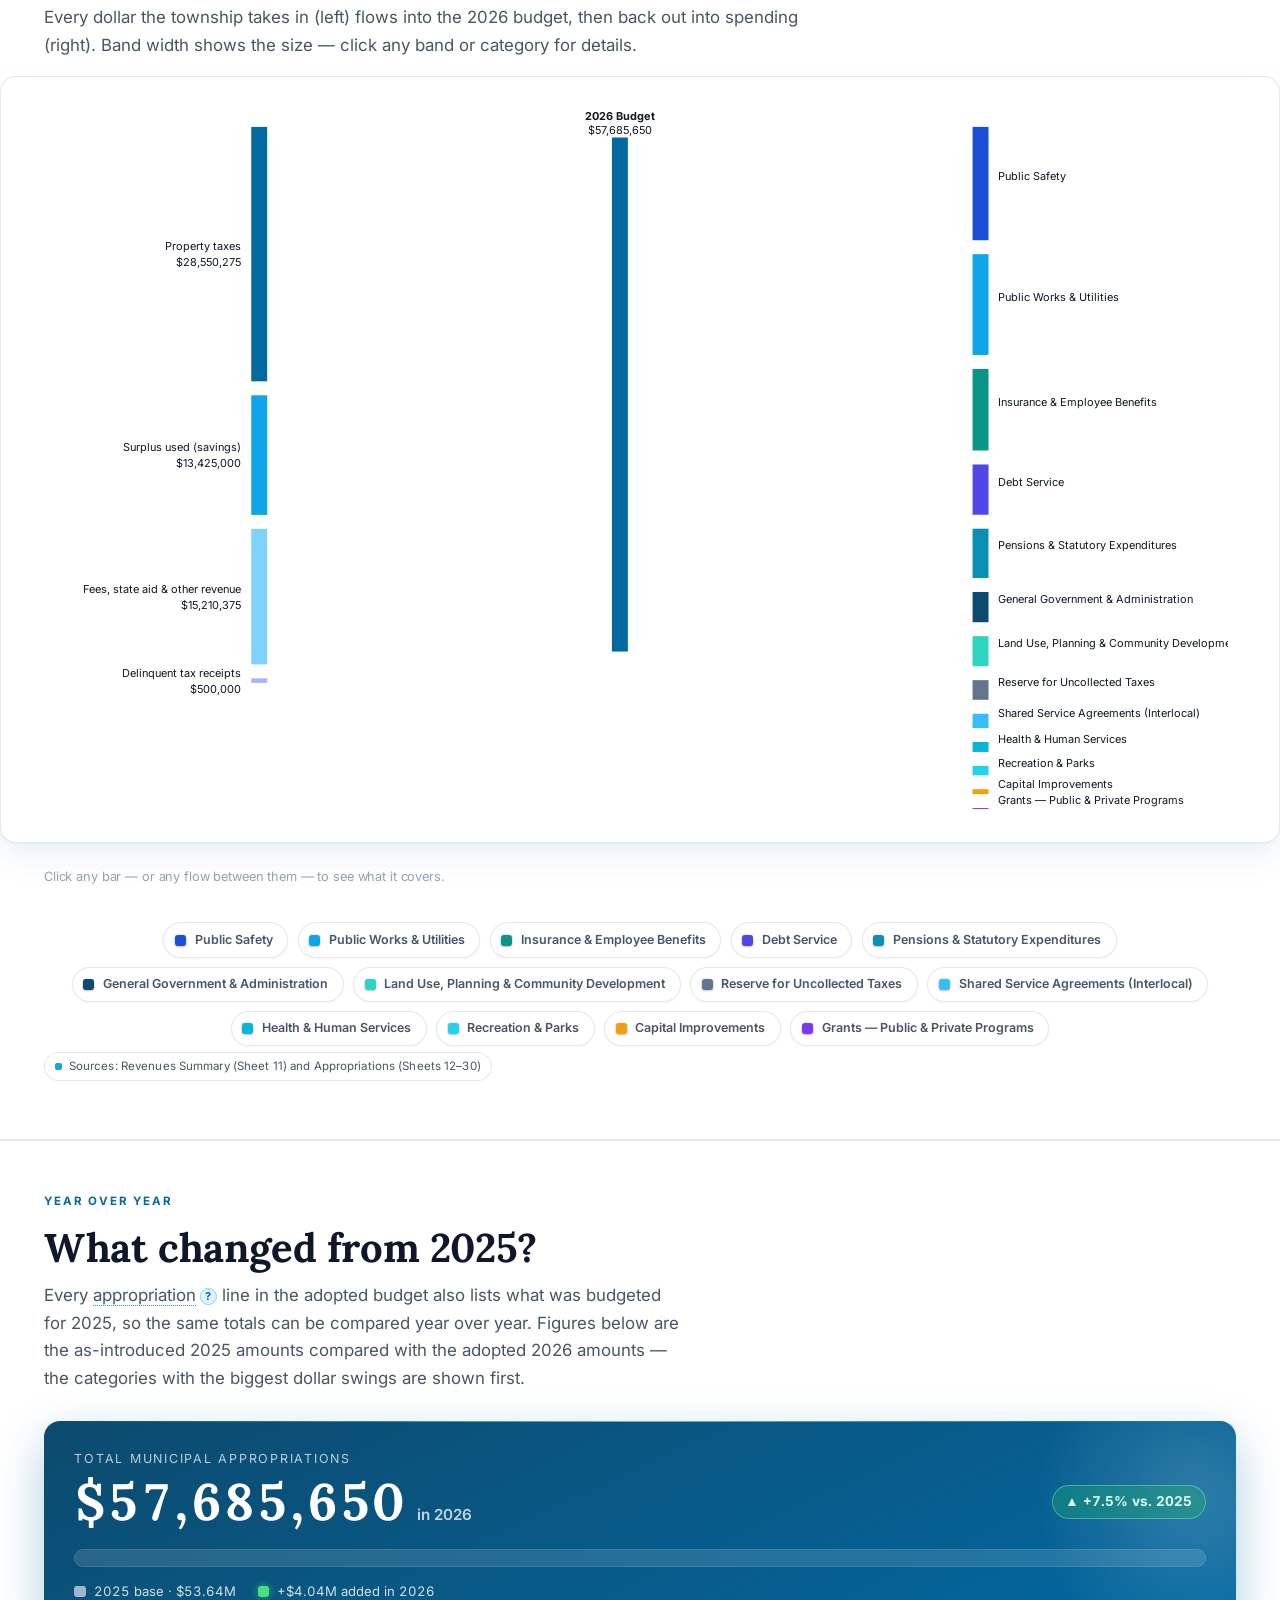
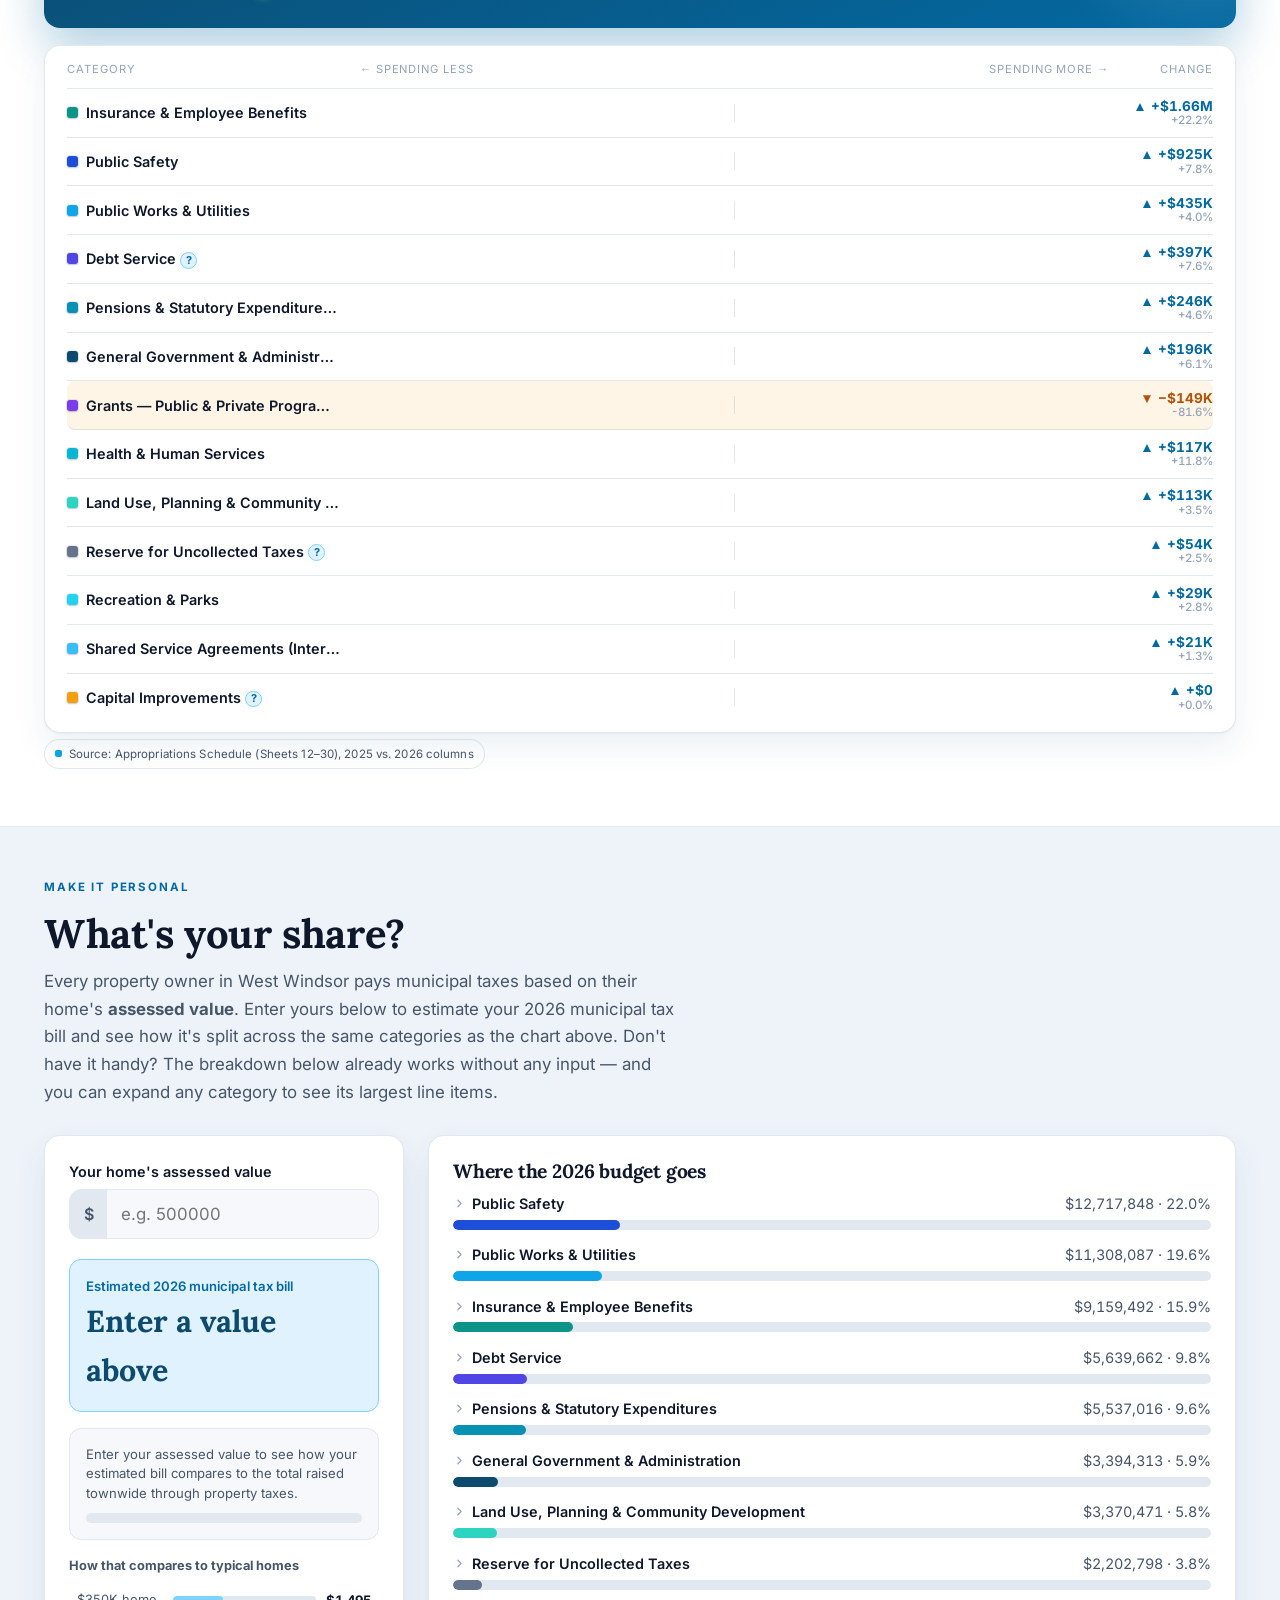
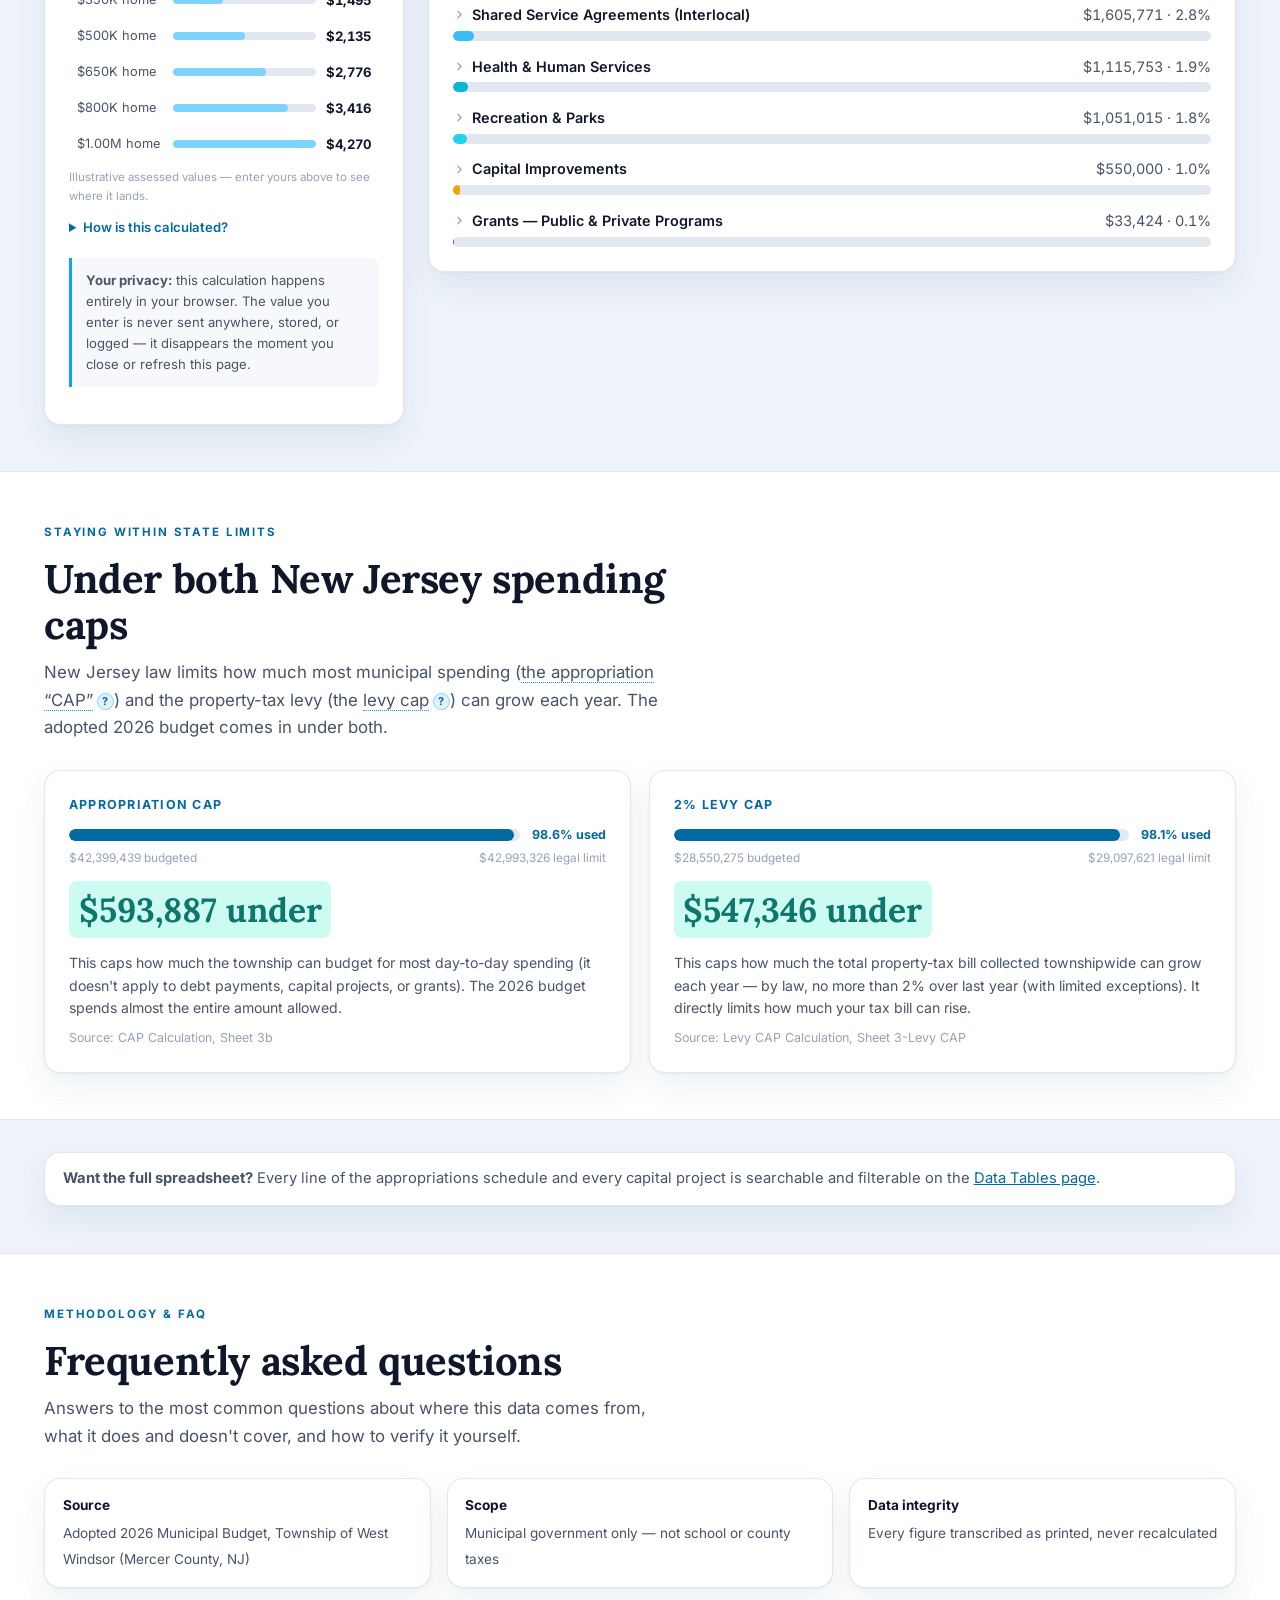
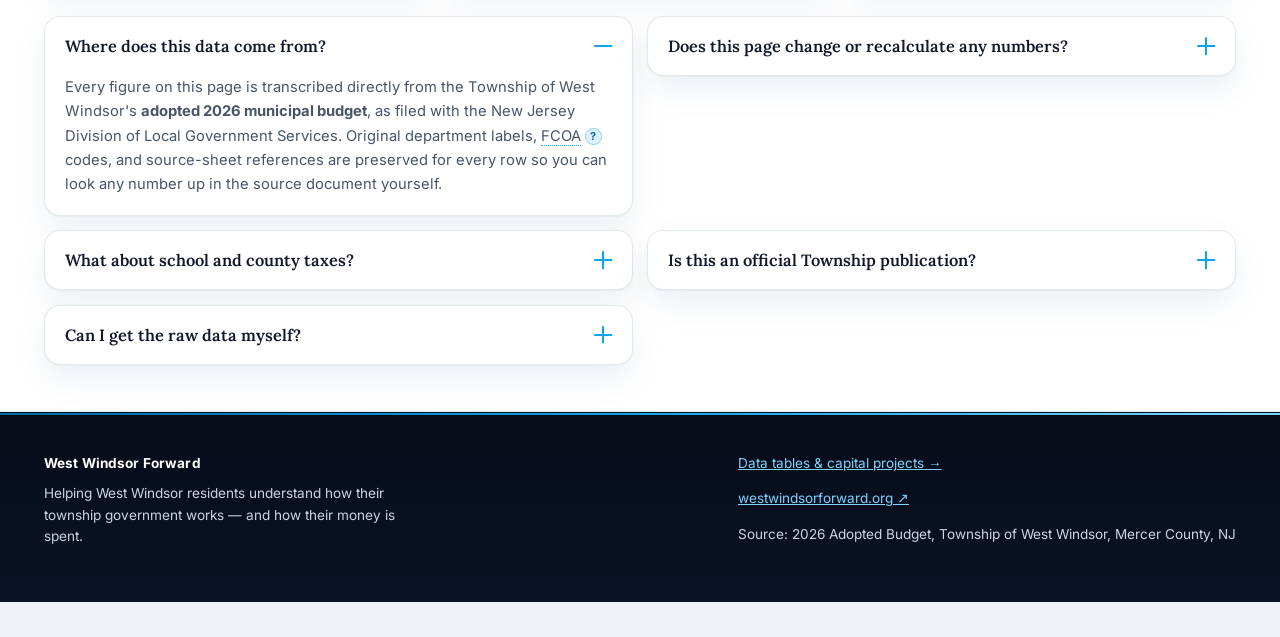
==== commit 07fcf2b5: "Combine 'Largest spending lines' into the budget breakdown via drill-down Each category in 'Where th" ====
--- a/Budget Visualizer/web/index.html
+++ b/Budget Visualizer/web/index.html
@@ -269,7 +269,8 @@
         their home's <strong>assessed value</strong>. Enter yours below to
         estimate your 2026 municipal tax bill and see how it's split across
         the same categories as the chart above. Don't have it handy? The
-        breakdown below already works without any input.
+        breakdown below already works without any input &mdash; and you can
+        expand any category to see its largest line items.
       </p>
     </div>
     <div class="calculator-grid">
@@ -347,24 +348,6 @@
       </p>
     </div>
     <div class="caps-grid" id="caps-grid"></div>
-  </div>
-</section>
-
-<!-- ================= LARGEST SPENDING LINES ================= -->
-<section class="section" id="largest">
-  <div class="container">
-    <div class="section-head">
-      <span class="eyebrow">The biggest checks the township writes</span>
-      <h2>Largest 2026 spending lines</h2>
-      <p class="section-intro">
-        These ten line items account for the largest single appropriations
-        in the 2026 budget &mdash; together they make up a large share of
-        all municipal spending. Each row links back to its functional group
-        above.
-      </p>
-    </div>
-    <div class="rankbars" id="largest-bars"></div>
-    <p class="source-tag">Source: Appropriations Schedule (Sheets 12&ndash;30)</p>
   </div>
 </section>
 
--- a/Budget Visualizer/web/css/styles.css
+++ b/Budget Visualizer/web/css/styles.css
@@ -3995,12 +3995,18 @@
   transition: width 0.8s cubic-bezier(0.16, 1, 0.3, 1);
 }
 #changed.is-visible .diverge-fill { width: var(--w); }
+/* Increase = blue, decrease = amber (a green/teal "down" reads as up). */
 .diverge-fill.is-up { background: var(--brand-500); }
-.diverge-fill.is-down { background: var(--teal); }
+.diverge-fill.is-down { background: #f59e0b; }
 .diverge-delta { text-align: right; font-weight: 700; font-size: 0.85rem; font-variant-numeric: tabular-nums; white-space: nowrap; display: flex; flex-direction: column; line-height: 1.2; }
 .diverge-delta.is-up { color: var(--brand-700); }
-.diverge-delta.is-down { color: var(--teal); }
+.diverge-delta.is-down { color: #b45309; }
+[data-theme="dark"] .diverge-delta.is-down { color: #fbbf24; }
 .diverge-delta-pct { font-size: 0.72rem; font-weight: 500; color: var(--ink-faint); }
+
+/* Make the one category that fell year-over-year clearly stand out. */
+.diverge-row.is-down { background: rgba(245, 158, 11, 0.1); border-radius: 8px; }
+[data-theme="dark"] .diverge-row.is-down { background: rgba(245, 158, 11, 0.15); }
 
 @media (prefers-reduced-motion: reduce) { .diverge-fill { transition: none; } }
 
@@ -4582,6 +4588,12 @@
   background: var(--glass-bg, #fff);
   color: var(--ink);
   cursor: pointer;
+  /* Never let a long option (e.g. a department name) blow out the width */
+  max-width: 100%;
+  min-width: 0;
+  text-overflow: ellipsis;
+  white-space: nowrap;
+  overflow: hidden;
 }
 .data-toolbar .checkbox {
   display: flex;
@@ -4652,8 +4664,14 @@
 .table-empty { text-align: center; color: var(--ink-faint); padding: 1.5rem 0.8rem !important; font-style: italic; }
 
 @media (max-width: 560px) {
-  .btn-export { margin-left: 0; width: 100%; justify-content: center; }
-  .data-toolbar select { flex: 1; }
+  /* Stack the toolbar so each control fits the width instead of overflowing */
+  .data-toolbar { gap: 0.5rem; }
+  .data-toolbar-search,
+  .data-toolbar select,
+  .pill-toggle,
+  .btn-export { flex: 1 1 100%; width: 100%; }
+  .data-toolbar .checkbox { flex: 1 1 100%; }
+  .btn-export { margin-left: 0; justify-content: center; }
 }
 
 /* ---- Data-page tables: fit the width, wrap text, minimal horizontal scroll --- */
@@ -4802,32 +4820,33 @@
 @media (prefers-reduced-motion: reduce) { .view-opt--3d { animation: none; } }
 
 @media (max-width: 760px) {
-  /* Flow: keep the Sankey inside its card (no full-bleed) so it never makes
-     the page wider than the screen; it scrolls horizontally within the card. */
+  /* Flow: keep the Sankey inside its card (no full-bleed) and scale it to fit
+     the screen width — no horizontal scrolling. Tap a band for the figures. */
   .sankey-card--full {
     width: auto;
     margin-left: 0;
     margin-right: 0;
     border: 1px solid var(--line);
     border-radius: var(--radius-lg);
-    padding: 0.9rem;
+    padding: 0.75rem;
+    overflow-x: hidden;
   }
-  #sankey-chart { min-width: 540px; }
-
-  /* Flow "key": a compact, single scrollable row instead of a tall stack */
+  #sankey-chart { min-width: 0; width: 100%; }
+
+  /* Flow "key": compact chips that wrap to a couple of short rows and fit the
+     width (no off-screen scroll, no tall stack). */
   #sankey-legend.legend {
-    flex-wrap: nowrap;
-    overflow-x: auto;
-    -webkit-overflow-scrolling: touch;
-    gap: 0.4rem;
-    margin-top: 0.9rem;
-    padding-bottom: 0.35rem;
+    flex-wrap: wrap;
+    justify-content: center;
+    gap: 0.3rem 0.4rem;
+    margin-top: 0.85rem;
   }
   #sankey-legend .legend-item {
-    flex: 0 0 auto;
-    font-size: 0.72rem;
-    padding: 0.3rem 0.62rem;
+    font-size: 0.68rem;
+    padding: 0.22rem 0.5rem;
+    gap: 0.32rem;
   }
+  #sankey-legend .legend-swatch { width: 9px; height: 9px; }
 
   /* Data tables: readable, scroll inside the card rather than crushing columns */
   #explorer table.data-table,
@@ -4837,21 +4856,88 @@
   #capital .cap-bar { min-width: 130px; }
 }
 
-/* Diverging "what changed" chart: keep the left/right effect legible on phones */
 @media (max-width: 620px) {
-  /* Restore a slim directional cue (the full header is hidden on mobile) */
-  .yoy-grid .diverge-head {
-    display: block;
-    padding: 0 0 0.55rem;
-    border-bottom: 1px solid var(--panel-border);
+  /* Keep the +/-% chip from stranding on its own right-aligned row */
+  .yoy-headline { gap: 0.3rem 0.6rem; }
+  .yoy-chip { margin-left: 0; }
+}
+
+/* "What changed" — revised mobile format. The center-diverging bar needs
+   width to read, so on phones we switch to a clean left-anchored magnitude
+   bar; direction is shown by color (blue = more, amber = less) and the ▲/▼
+   in the delta. The name + delta sit on one line, the bar spans below. */
+@media (max-width: 620px) {
+  /* Stack as a flex column so decreases can be pushed below the increases */
+  .yoy-grid { display: flex; flex-direction: column; padding: 0.25rem 1rem 0.6rem; }
+  .yoy-grid .diverge-head { display: none; }
+  .diverge-row.is-down { order: 1; padding-left: 0.5rem; padding-right: 0.5rem; border-bottom: none; }
+  .diverge-row { padding: 0.7rem 0; }
+  .diverge-name { font-size: 0.86rem; }
+  .diverge-delta { font-size: 0.9rem; }
+  .diverge-track {
+    height: 12px;
+    border-radius: 999px;
+    background: var(--line);
+    overflow: hidden;
   }
-  .yoy-grid .diverge-head > span:not(.diverge-axislabel) { display: none; }
-  .yoy-grid .diverge-axislabel {
-    display: flex;
-    justify-content: space-between;
-    font-size: 0.66rem;
+  .diverge-axis { display: none; }
+  .diverge-fill {
+    top: 0;
+    bottom: 0;
+    left: 0 !important;
+    right: auto !important;
+    border-radius: 999px;
   }
-  .diverge-track { height: 24px; }
-  .diverge-axis { background: var(--ink-soft); opacity: 0.4; width: 2px; }
-  .diverge-fill { top: 4px; bottom: 4px; }
-}
+  #changed.is-visible .diverge-fill { width: var(--wfull); }
+}
+
+/* ---- Breakdown rows are now expandable (largest lines nested per category) ---- */
+.breakdown-row > summary {
+  cursor: pointer;
+  list-style: none;
+  border-radius: 8px;
+}
+.breakdown-row > summary::-webkit-details-marker { display: none; }
+.breakdown-row > summary:focus-visible { outline: 2px solid var(--brand-500); outline-offset: 2px; }
+.breakdown-row .group-name { display: inline-flex; align-items: center; gap: 0.35rem; }
+.breakdown-chevron {
+  width: 13px;
+  height: 13px;
+  flex: none;
+  color: var(--ink-faint);
+  transition: transform 0.2s ease;
+}
+.breakdown-row[open] .breakdown-chevron { transform: rotate(90deg); }
+.breakdown-row[open] {
+  background: var(--paper);
+  border-radius: 10px;
+  padding: 0.55rem 0.7rem;
+  margin-left: -0.7rem;
+  margin-right: -0.7rem;
+}
+[data-theme="dark"] .breakdown-row[open] { background: rgba(255, 255, 255, 0.04); }
+
+.breakdown-lines {
+  list-style: none;
+  margin: 0.55rem 0 0.15rem;
+  padding: 0;
+  display: flex;
+  flex-direction: column;
+  gap: 0.1rem;
+}
+.breakdown-lines li {
+  display: flex;
+  justify-content: space-between;
+  gap: 0.85rem;
+  font-size: 0.8rem;
+  color: var(--ink-soft);
+  padding: 0.32rem 0;
+  border-bottom: 1px dashed var(--line);
+}
+.breakdown-lines li:last-child { border-bottom: none; }
+.bl-name { min-width: 0; }
+.bl-amt { white-space: nowrap; font-variant-numeric: tabular-nums; color: var(--ink); font-weight: 600; }
+.bl-more { padding-top: 0.4rem; }
+.bl-more a { color: var(--brand-700); font-weight: 500; text-decoration: none; }
+.bl-more a:hover { text-decoration: underline; }
+[data-theme="dark"] .bl-more a { color: var(--brand-300); }
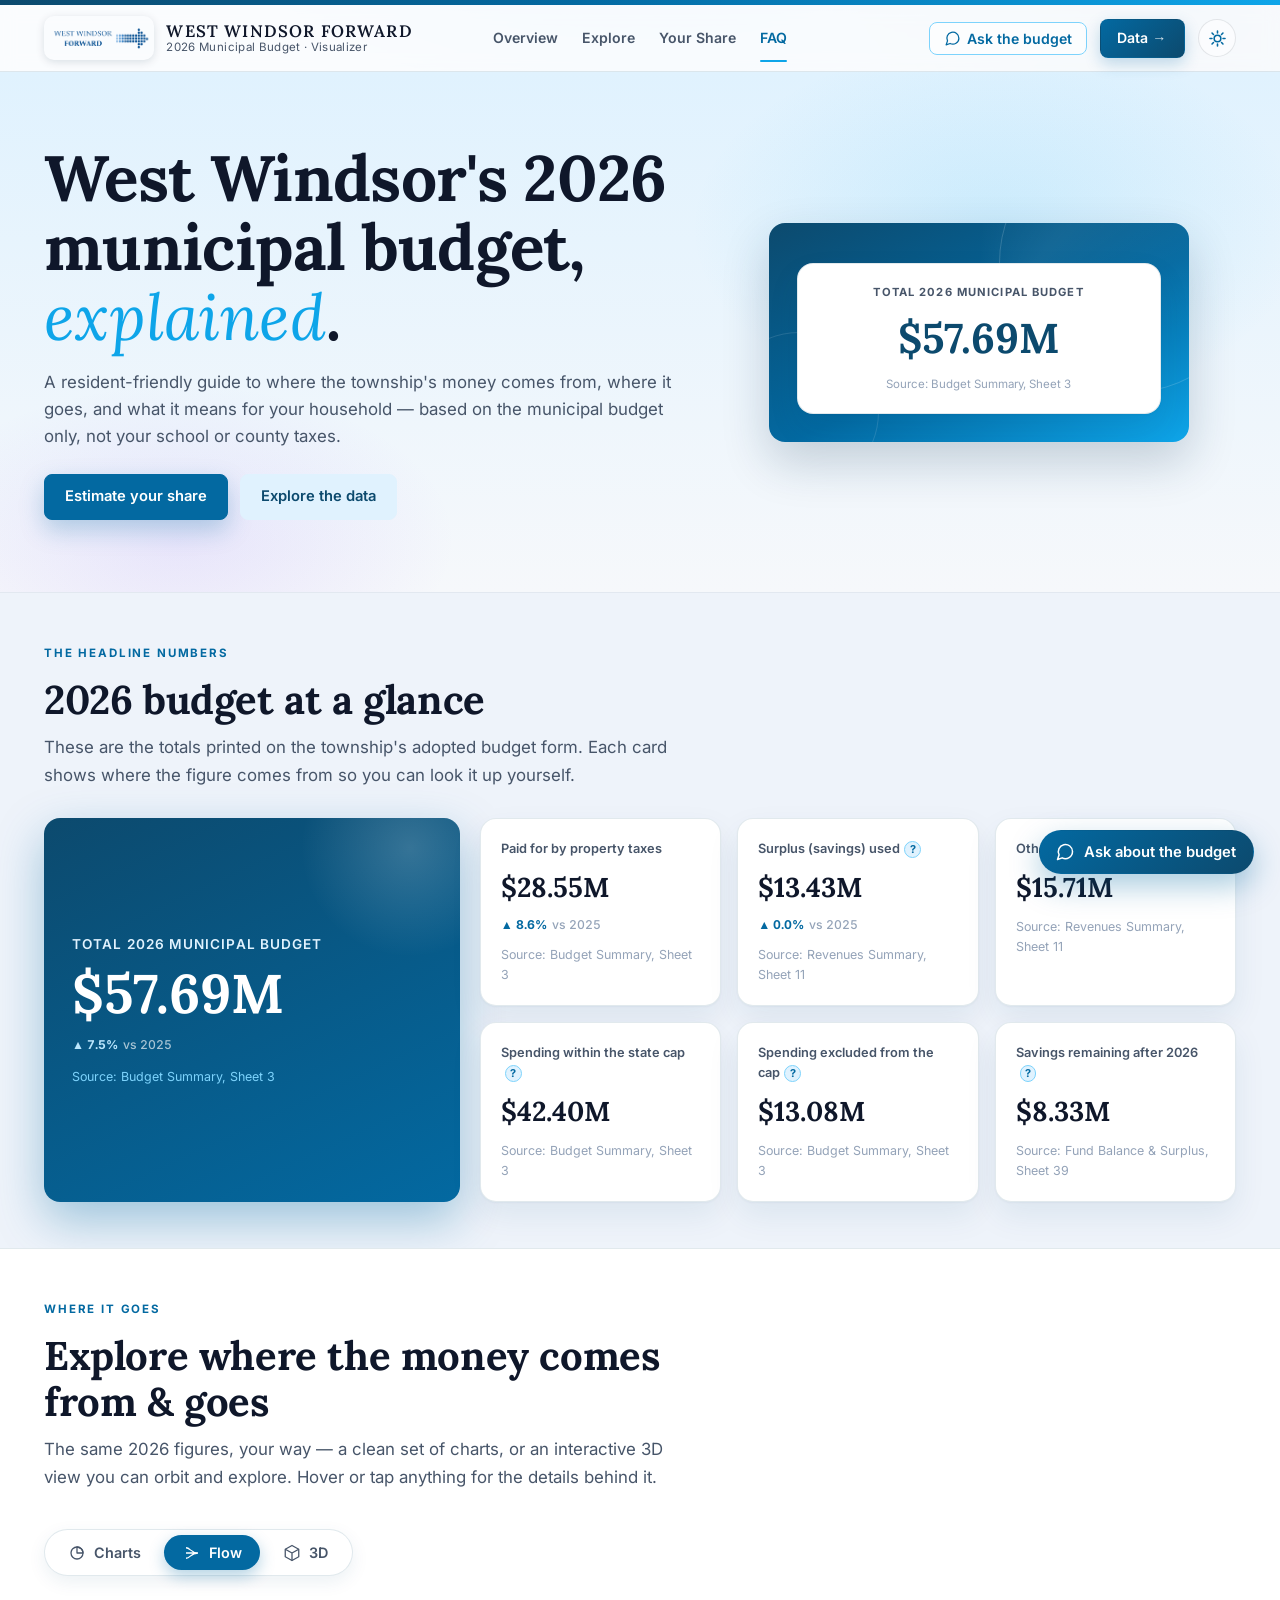
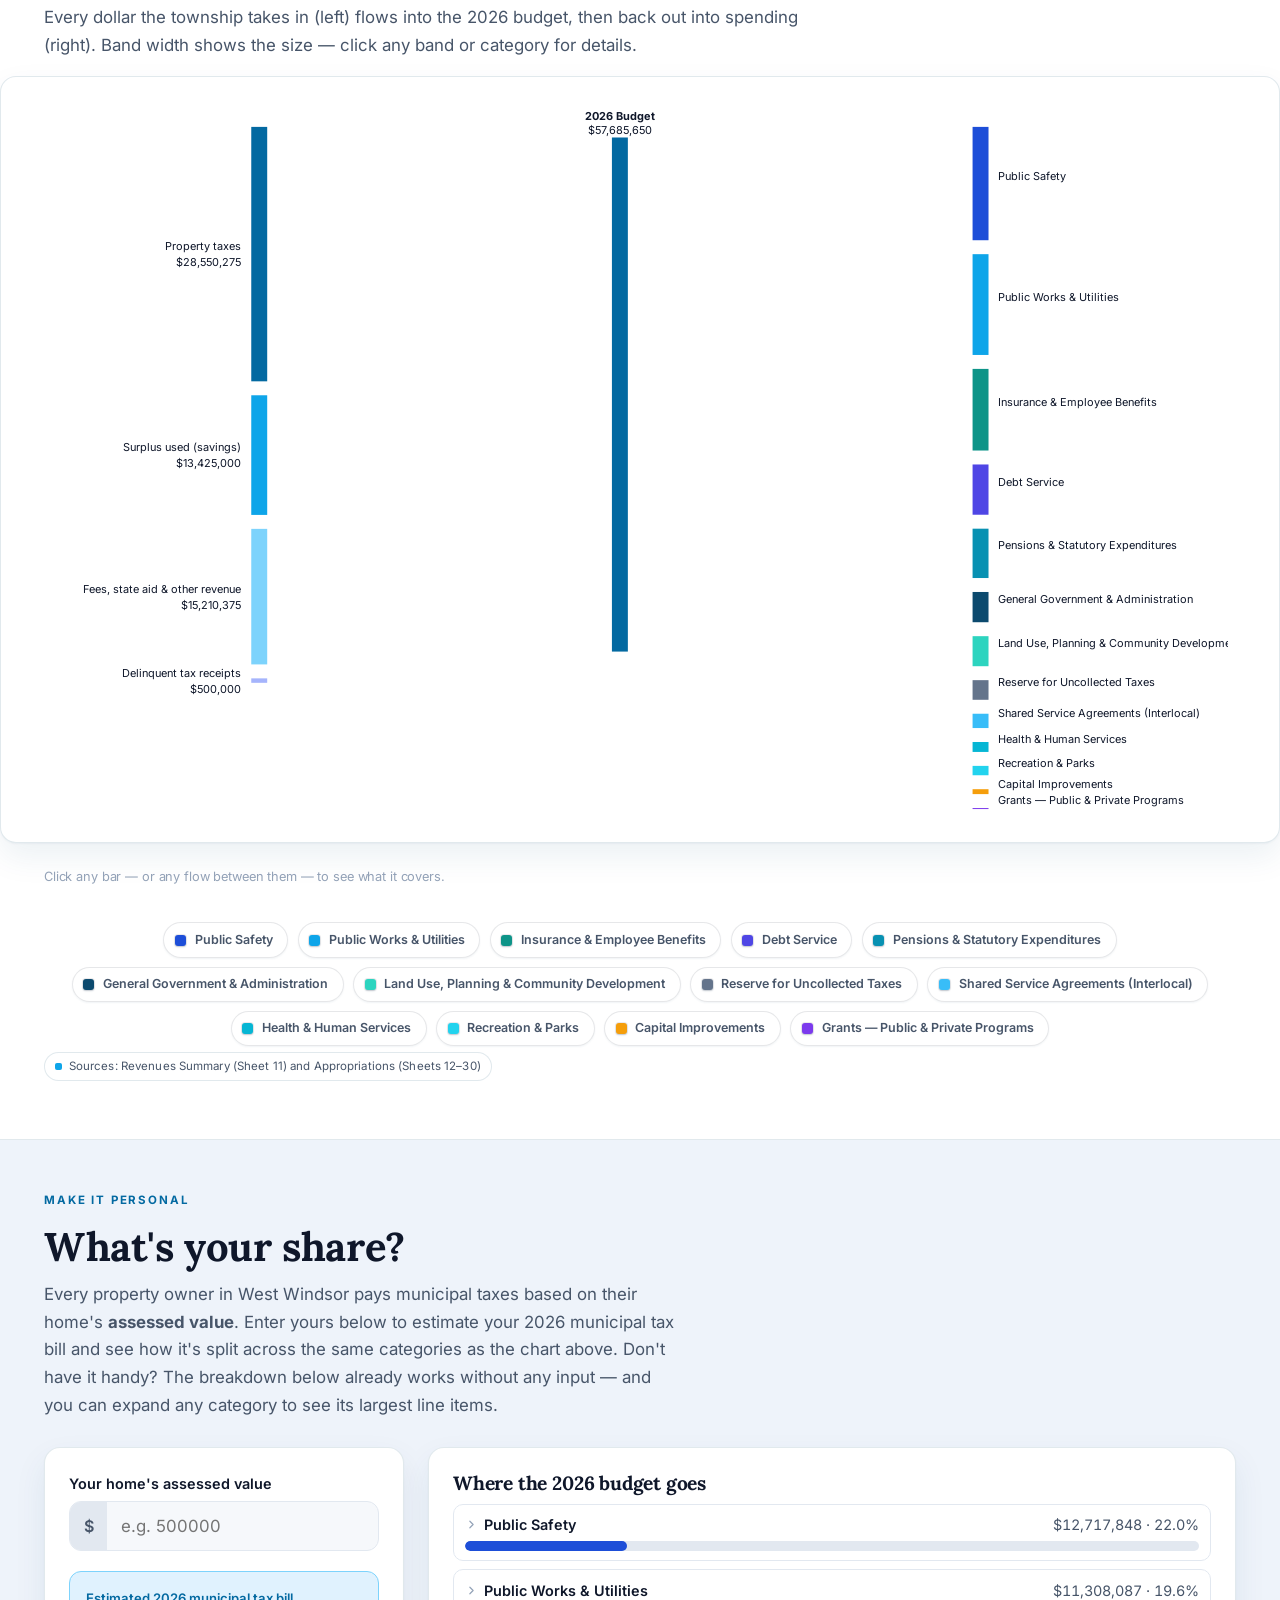
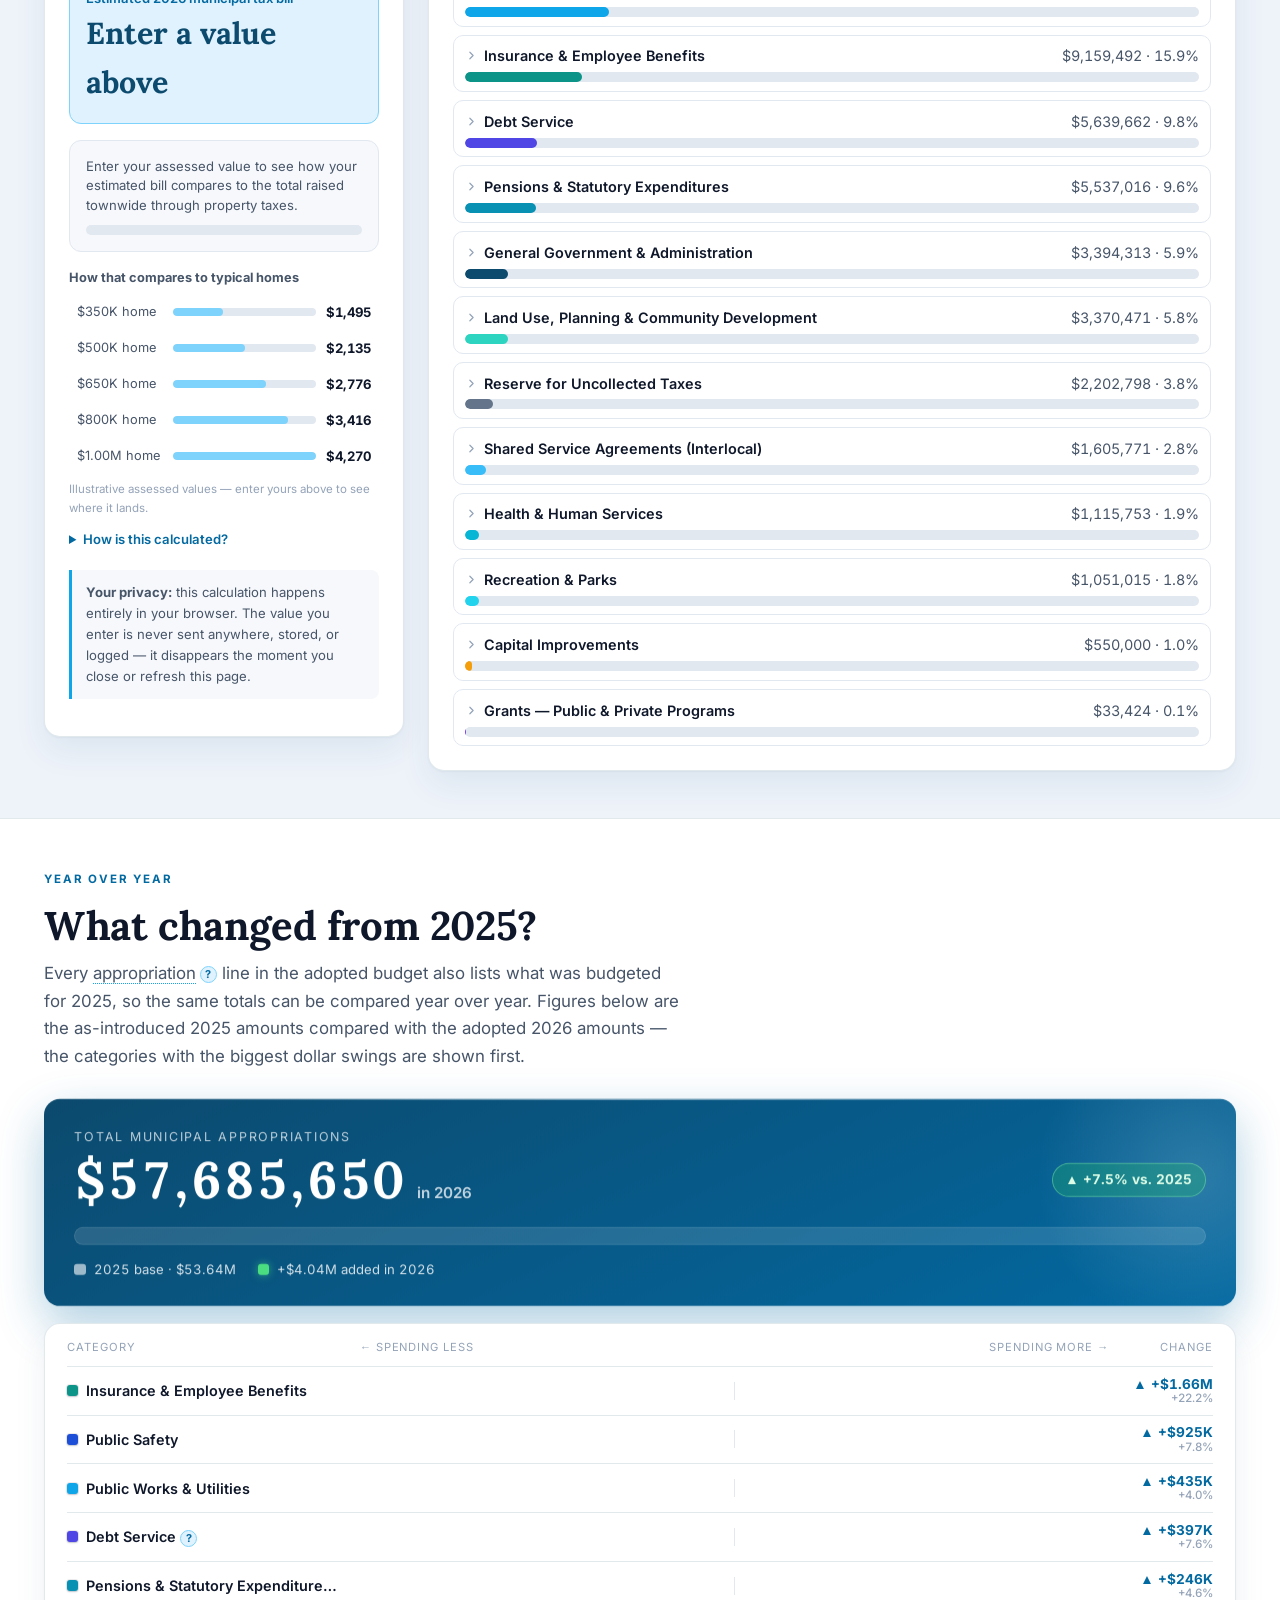
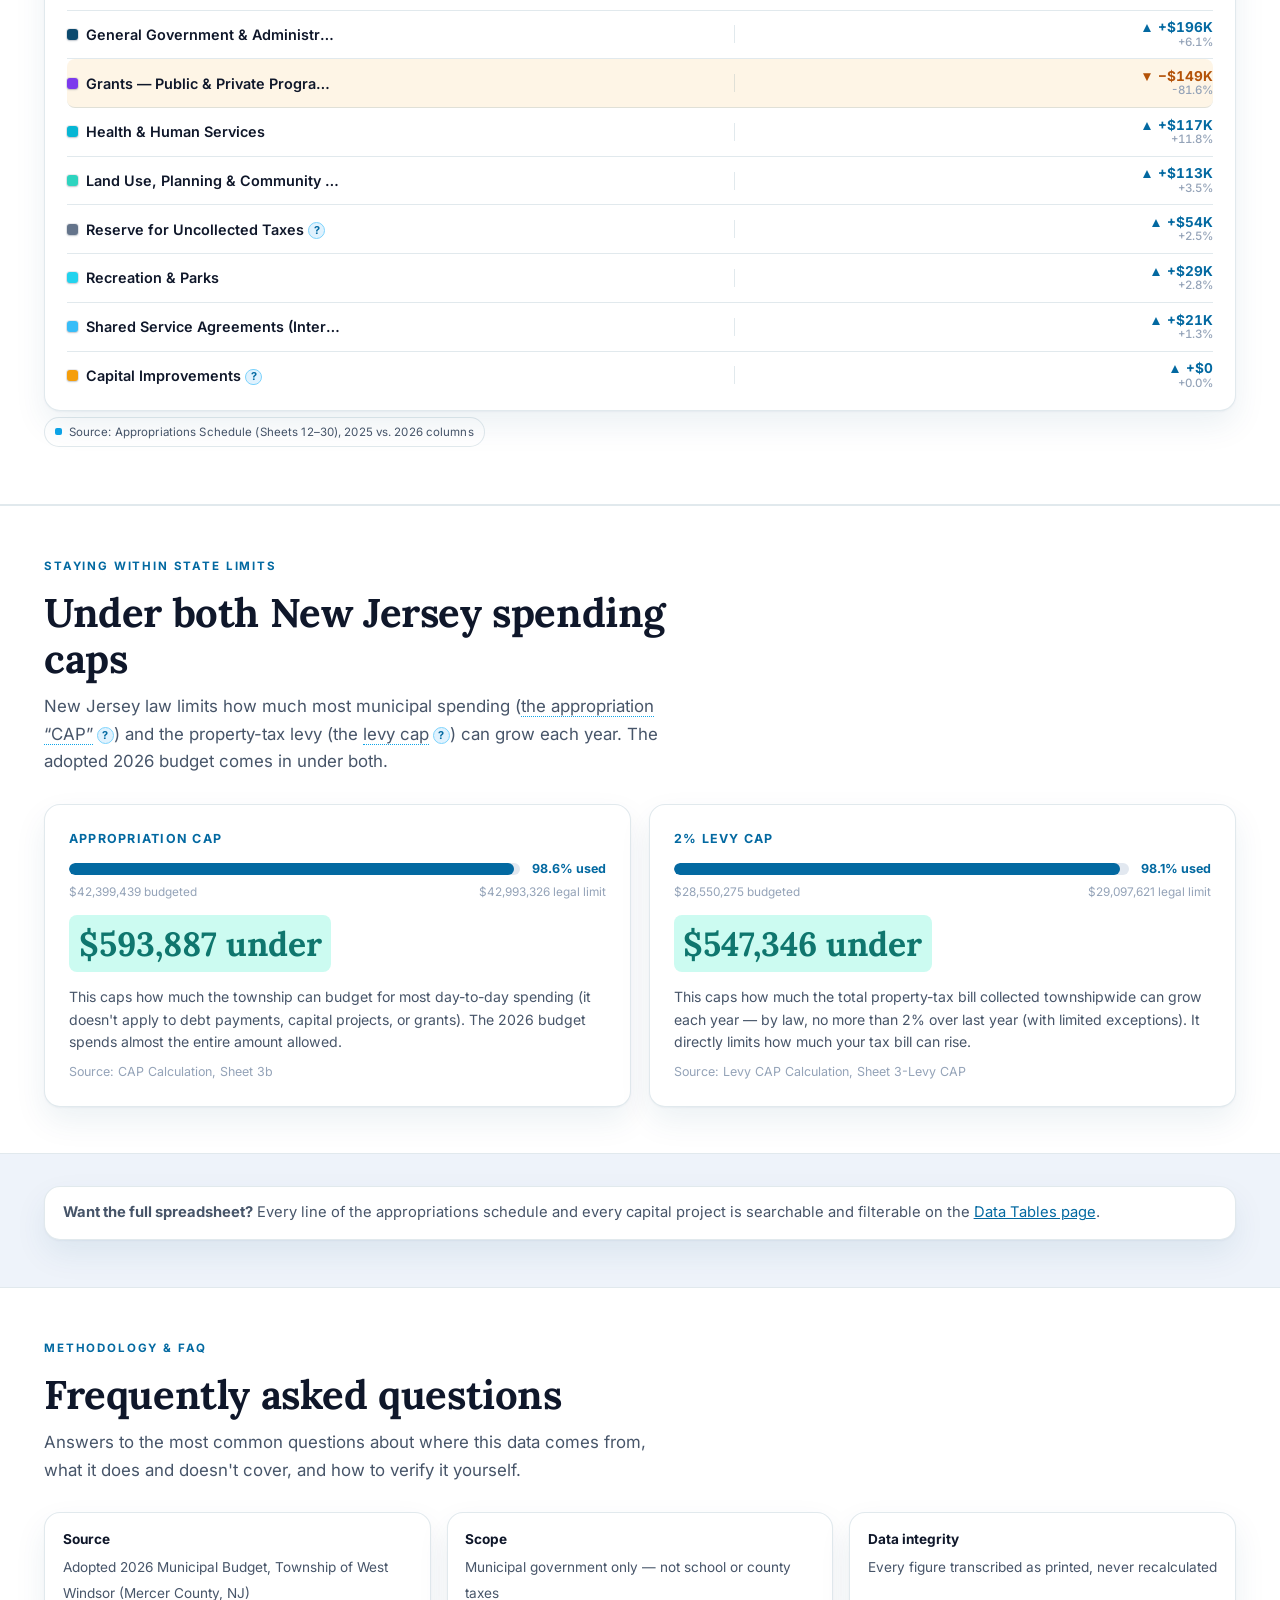
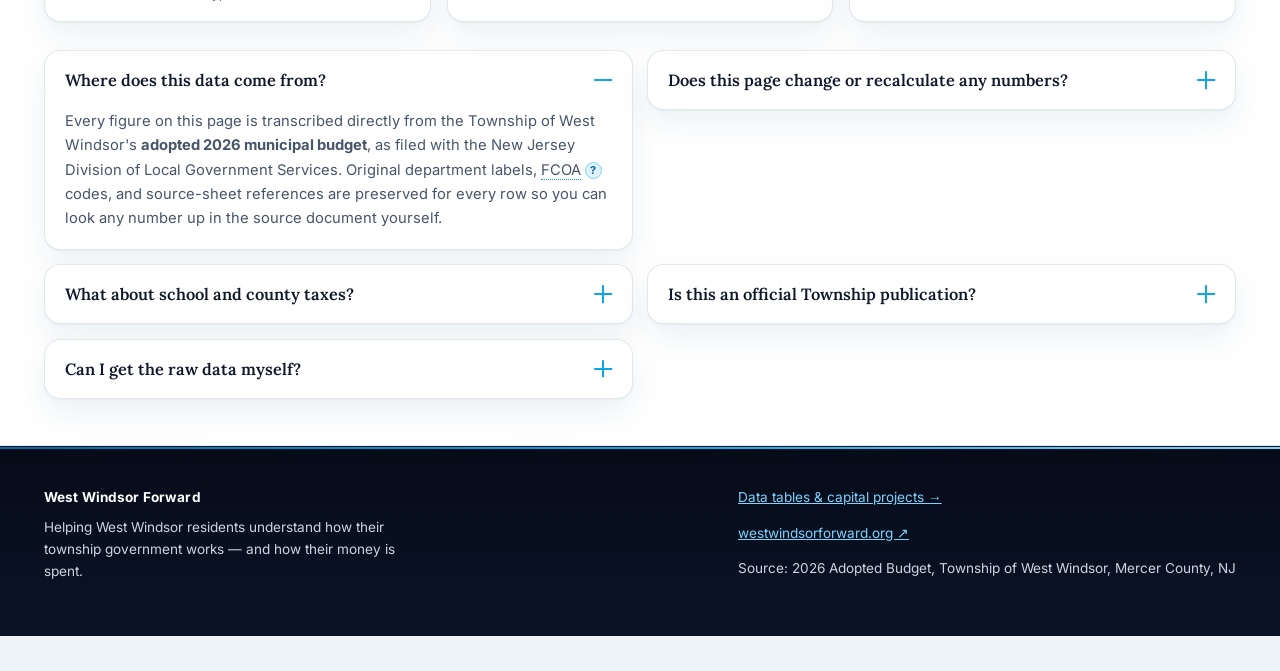
==== commit 15aa084c: "Border each breakdown category; move 'What's your share' above 'What changed' - Each breakdown categ" ====
--- a/Budget Visualizer/web/index.html
+++ b/Budget Visualizer/web/index.html
@@ -238,26 +238,6 @@
   </div>
 </section>
 
-<!-- ================= WHAT CHANGED FROM 2025 ================= -->
-<section class="section section--alt" id="changed">
-  <div class="container">
-    <div class="section-head">
-      <span class="eyebrow">Year over year</span>
-      <h2>What changed from 2025?</h2>
-      <p class="section-intro">
-        Every <span class="gloss-term" data-term="Appropriation">appropriation</span><span class="gloss-term gloss-btn" data-term="Appropriation" tabindex="0">?</span> line in the adopted budget also lists what was
-        budgeted for 2025, so the same totals can be compared year over year.
-        Figures below are the as-introduced 2025 amounts compared with the
-        adopted 2026 amounts &mdash; the categories with the biggest dollar
-        swings are shown first.
-      </p>
-    </div>
-    <div class="yoy-total" id="yoy-total"></div>
-    <div class="yoy-grid" id="yoy-grid"></div>
-    <p class="source-tag">Source: Appropriations Schedule (Sheets 12&ndash;30), 2025 vs. 2026 columns</p>
-  </div>
-</section>
-
 <!-- ================= PERSONAL CALCULATOR ================= -->
 <section class="section" id="calculator">
   <div class="container">
@@ -330,6 +310,26 @@
         <div id="breakdown-rows"></div>
       </div>
     </div>
+  </div>
+</section>
+
+<!-- ================= WHAT CHANGED FROM 2025 ================= -->
+<section class="section section--alt" id="changed">
+  <div class="container">
+    <div class="section-head">
+      <span class="eyebrow">Year over year</span>
+      <h2>What changed from 2025?</h2>
+      <p class="section-intro">
+        Every <span class="gloss-term" data-term="Appropriation">appropriation</span><span class="gloss-term gloss-btn" data-term="Appropriation" tabindex="0">?</span> line in the adopted budget also lists what was
+        budgeted for 2025, so the same totals can be compared year over year.
+        Figures below are the as-introduced 2025 amounts compared with the
+        adopted 2026 amounts &mdash; the categories with the biggest dollar
+        swings are shown first.
+      </p>
+    </div>
+    <div class="yoy-total" id="yoy-total"></div>
+    <div class="yoy-grid" id="yoy-grid"></div>
+    <p class="source-tag">Source: Appropriations Schedule (Sheets 12&ndash;30), 2025 vs. 2026 columns</p>
   </div>
 </section>
 
--- a/Budget Visualizer/web/css/styles.css
+++ b/Budget Visualizer/web/css/styles.css
@@ -1417,7 +1417,11 @@
 }
 
 .breakdown-row {
-  margin-bottom: 0.85rem;
+  margin-bottom: 0.5rem;
+  border: 1px solid var(--line);
+  border-radius: 10px;
+  padding: 0.55rem 0.7rem;
+  transition: border-color 160ms ease, background-color 160ms ease;
 }
 
 .breakdown-row:last-child {
@@ -4910,10 +4914,7 @@
 .breakdown-row[open] .breakdown-chevron { transform: rotate(90deg); }
 .breakdown-row[open] {
   background: var(--paper);
-  border-radius: 10px;
-  padding: 0.55rem 0.7rem;
-  margin-left: -0.7rem;
-  margin-right: -0.7rem;
+  border-color: var(--brand-300);
 }
 [data-theme="dark"] .breakdown-row[open] { background: rgba(255, 255, 255, 0.04); }
 
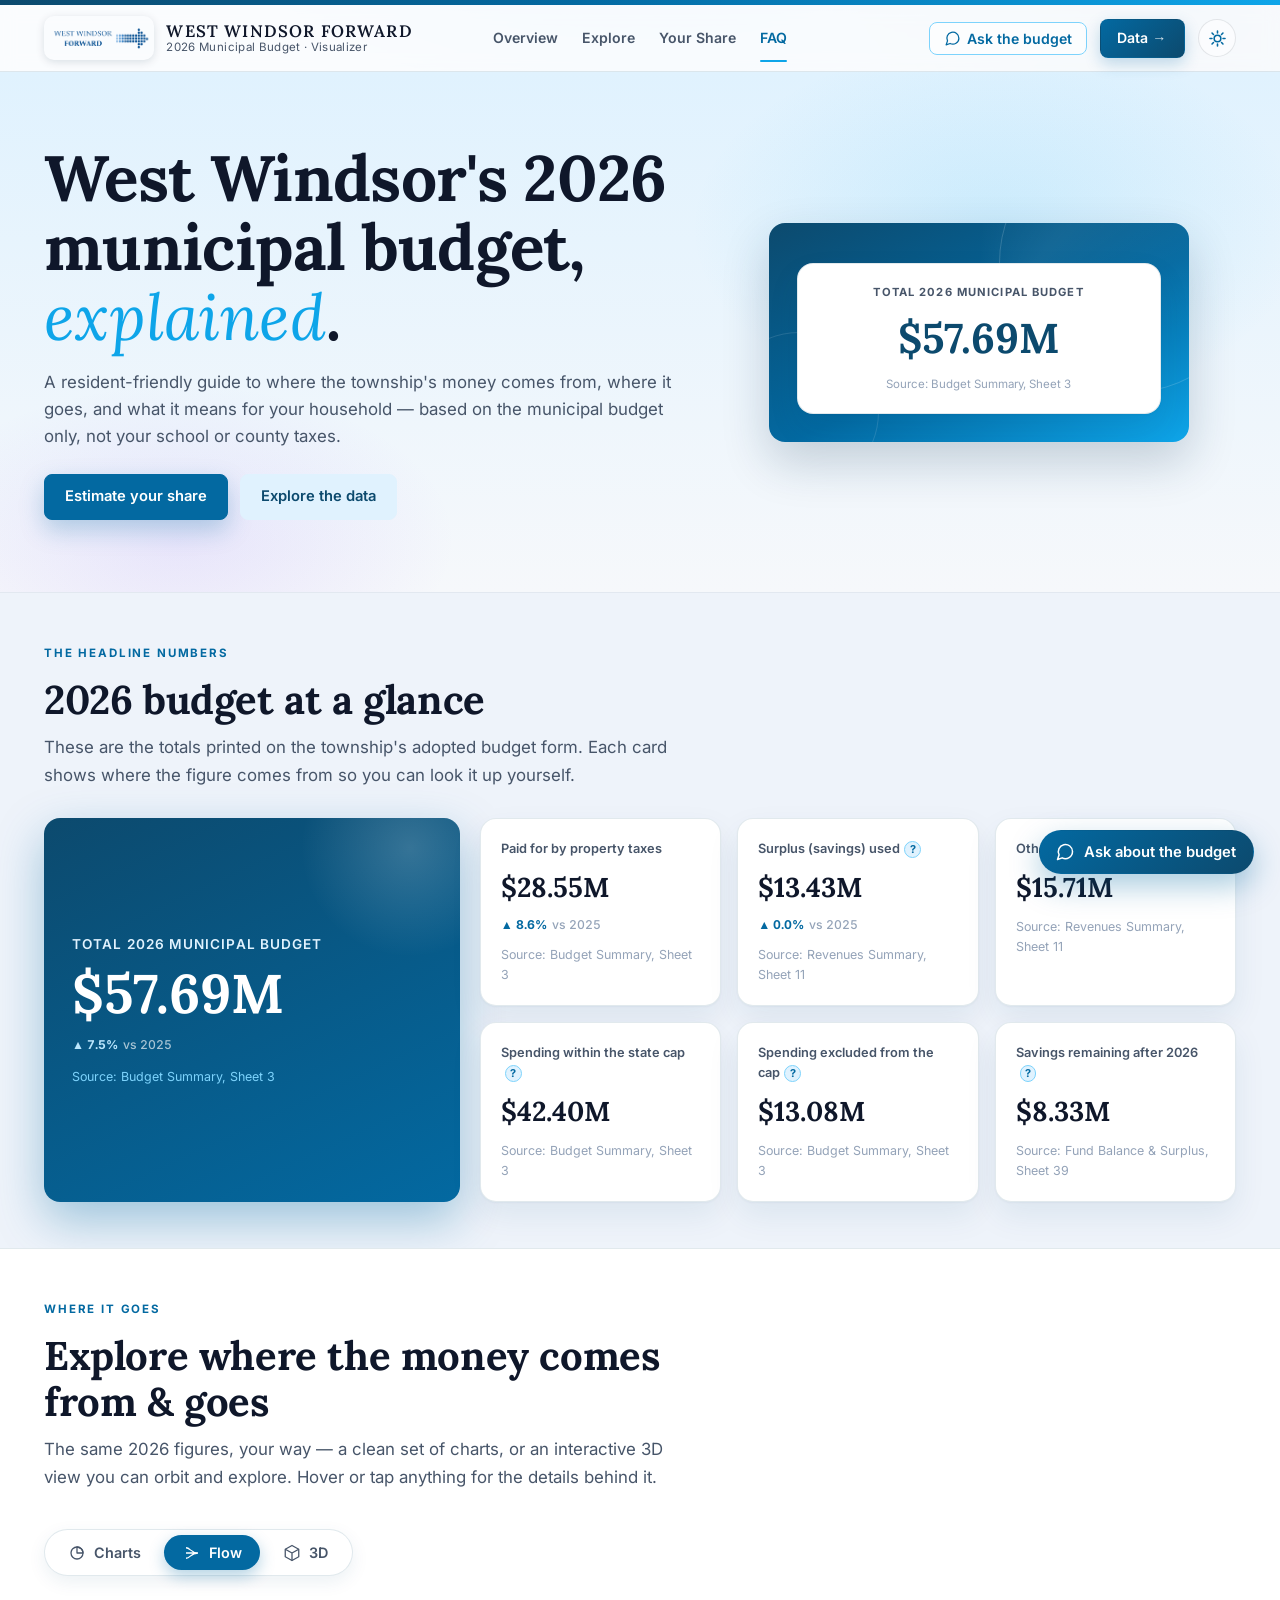
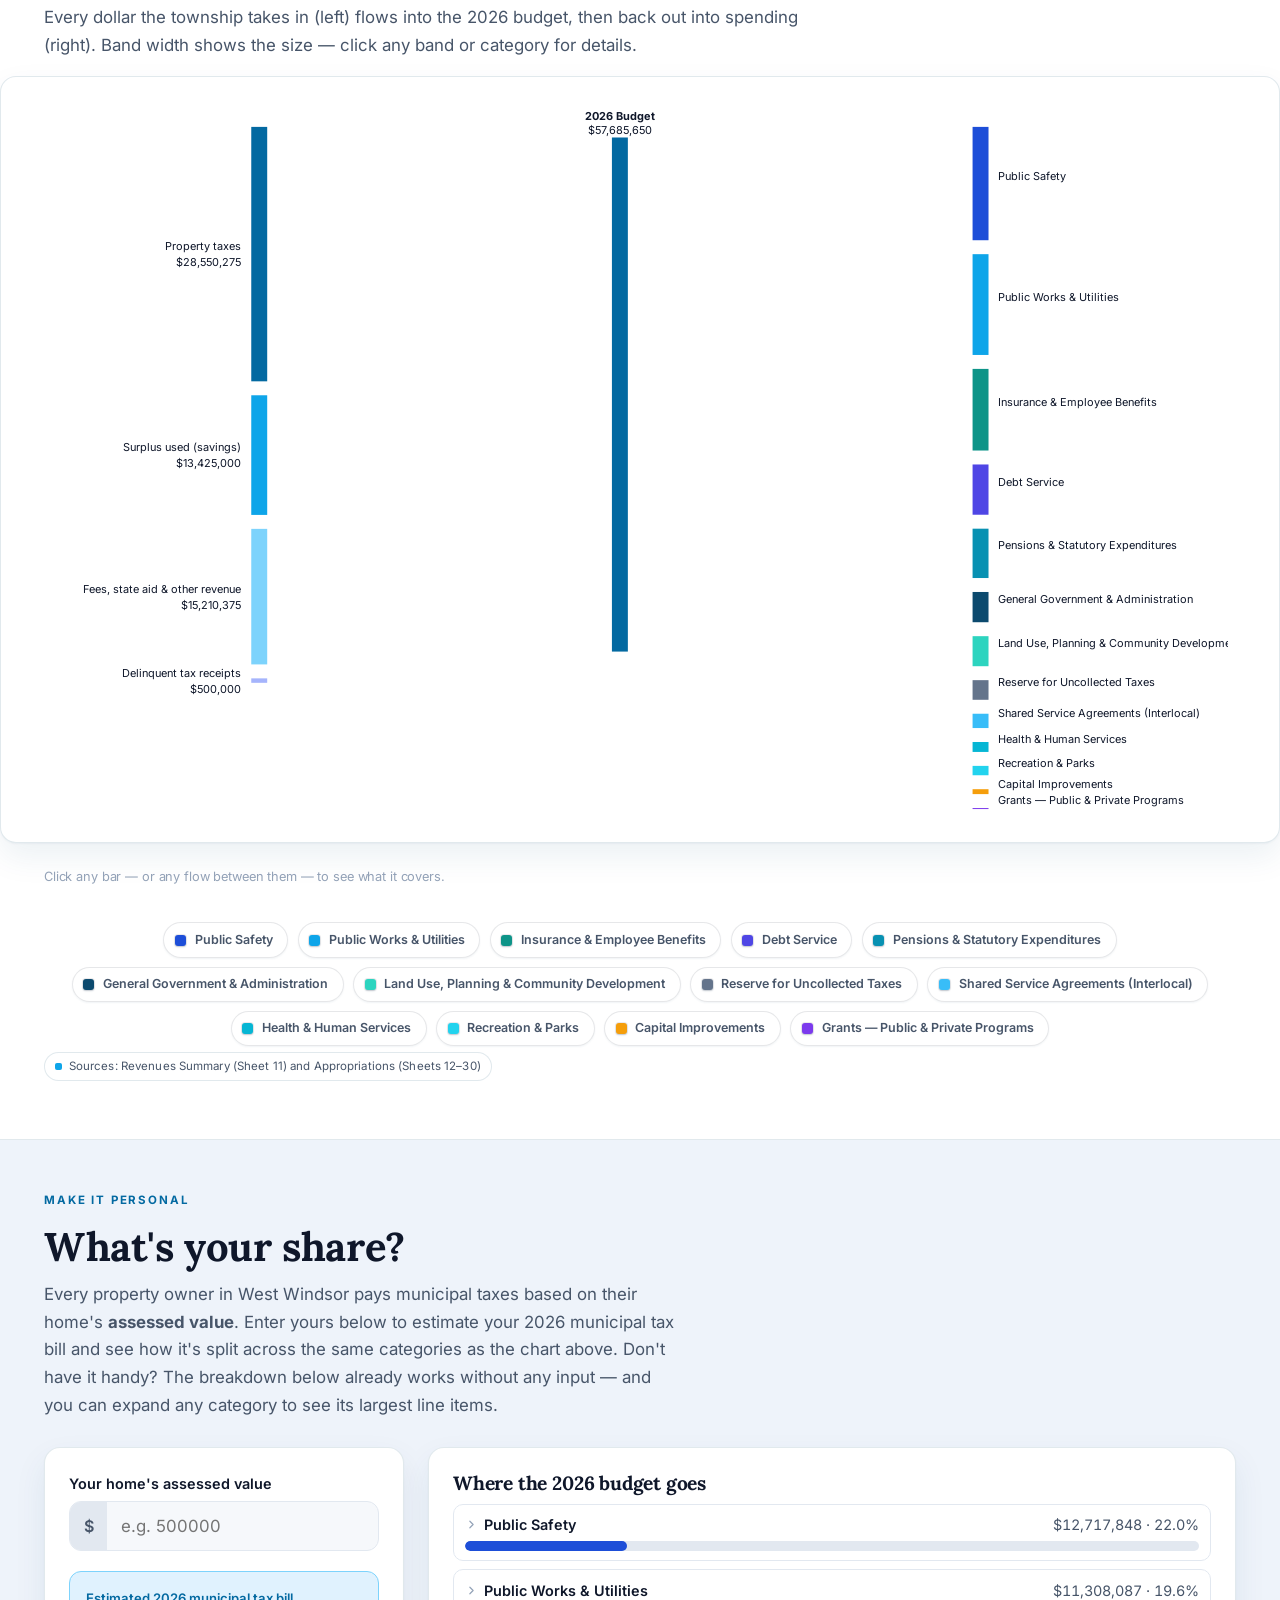
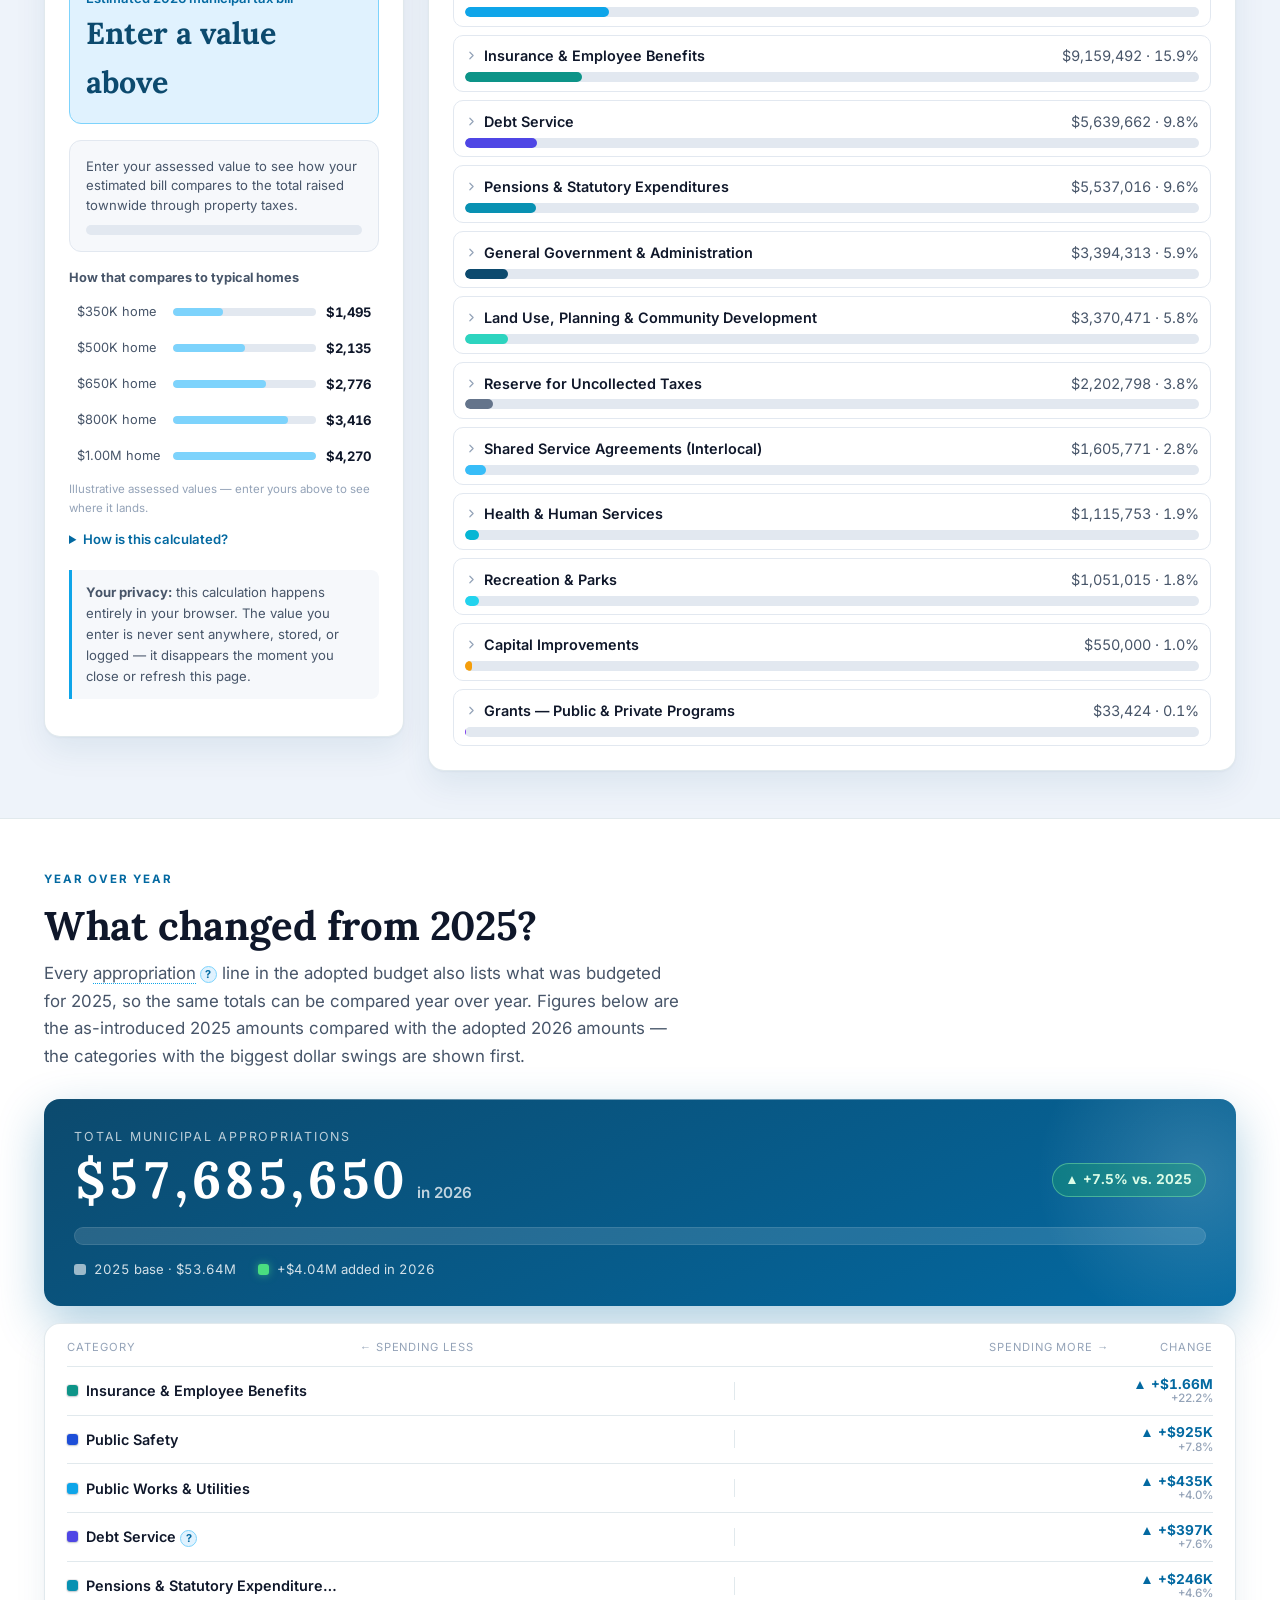
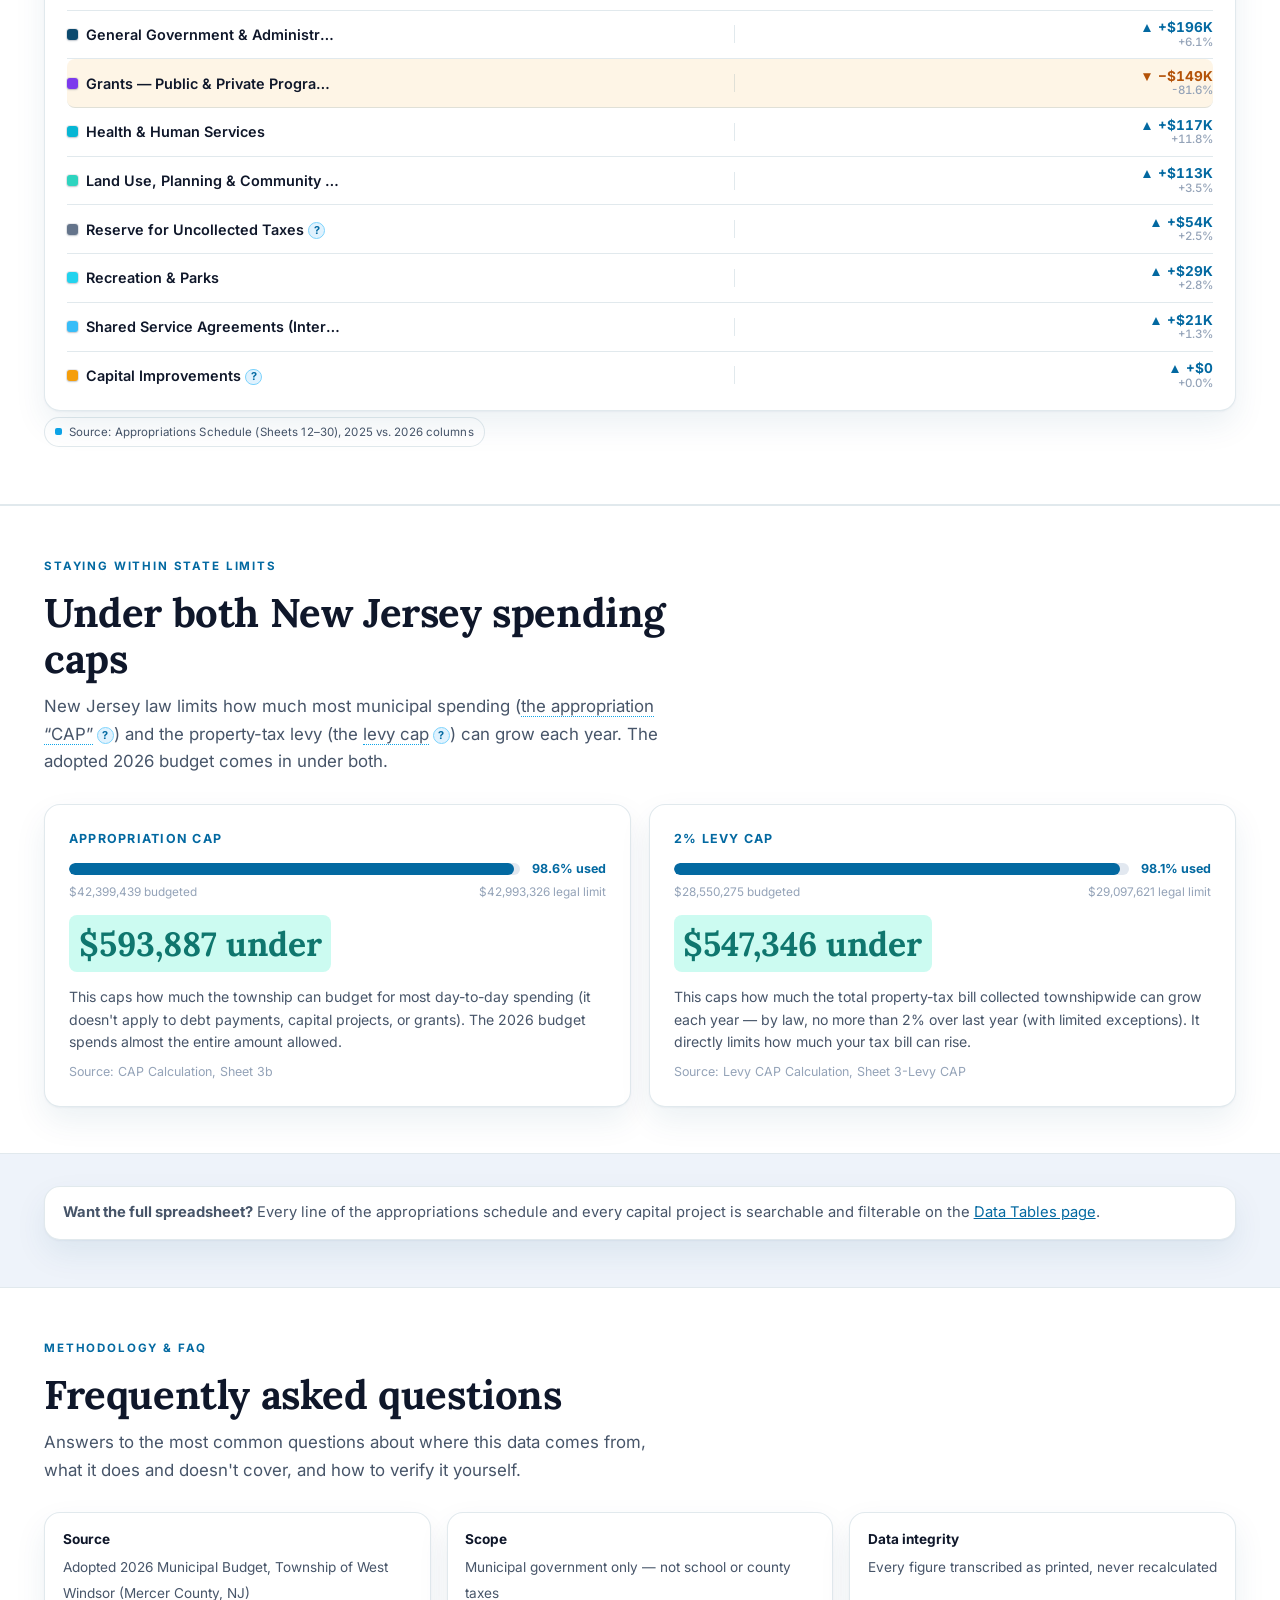
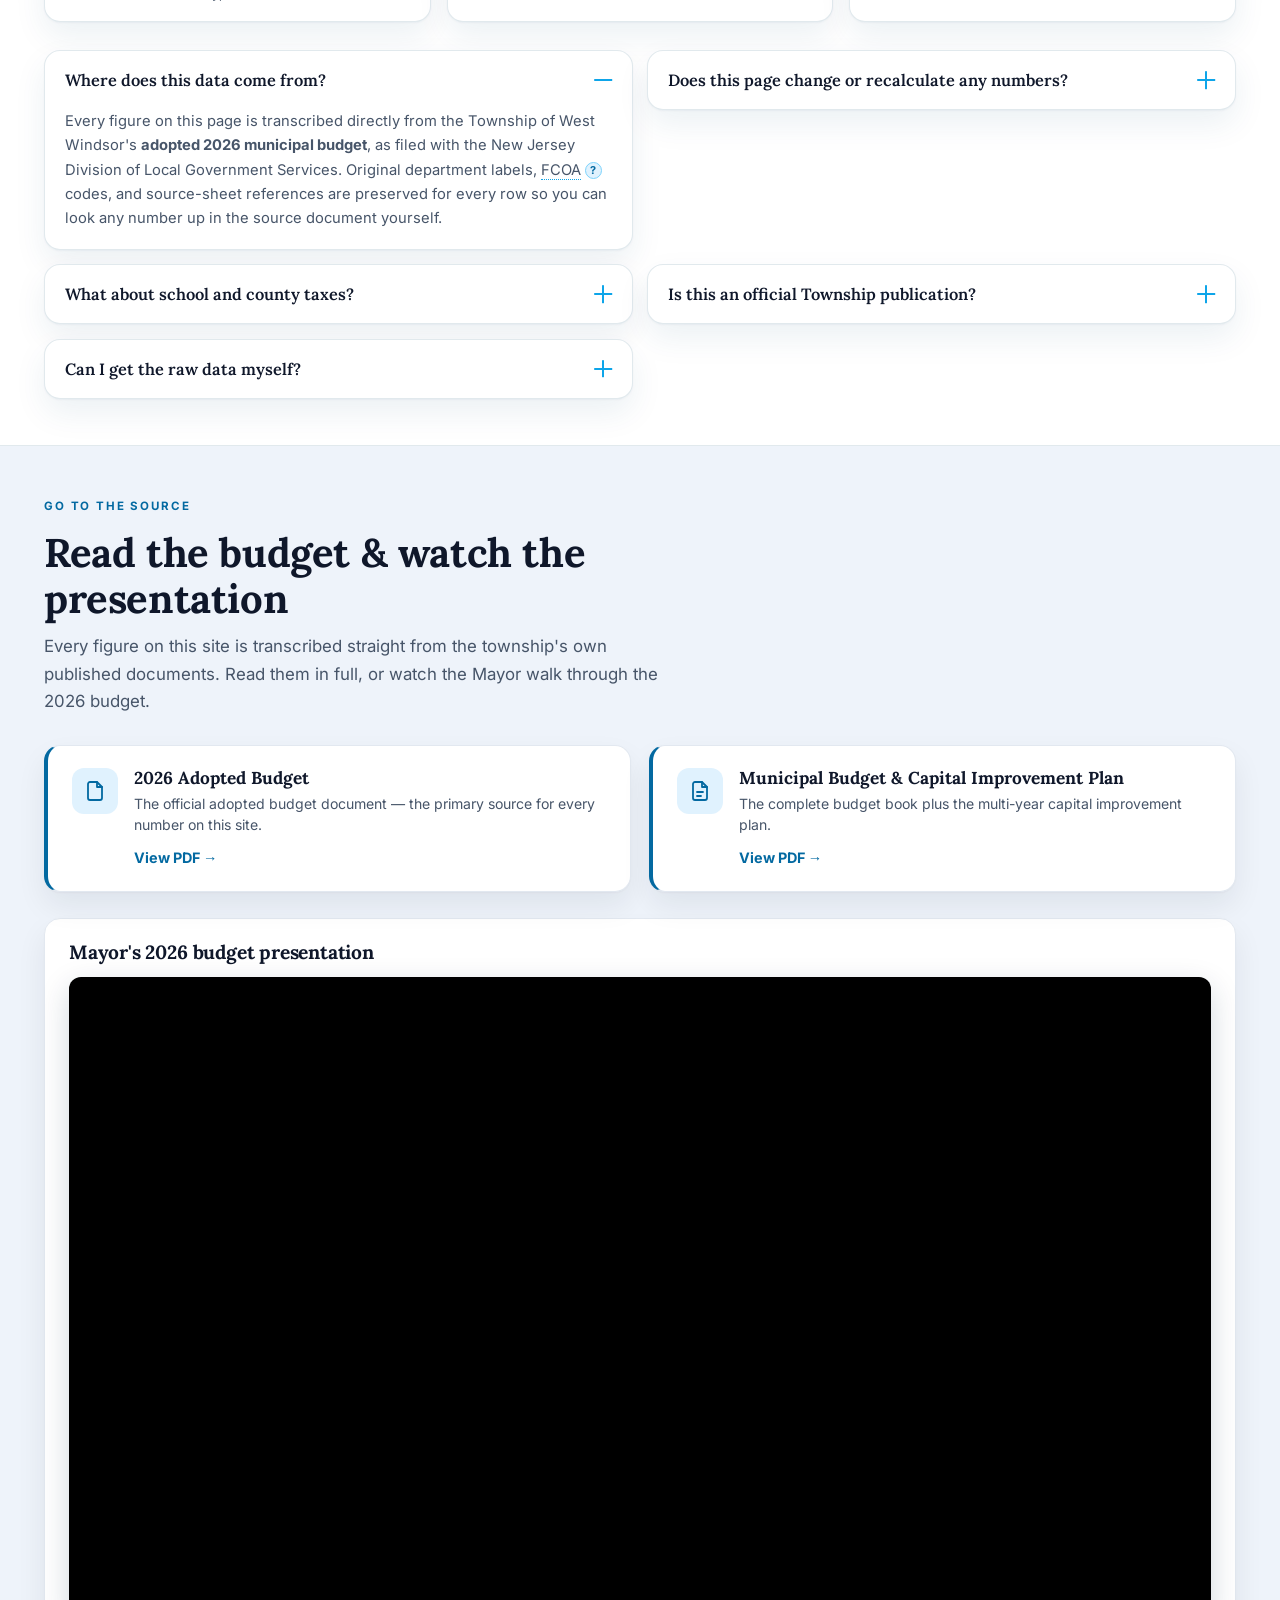
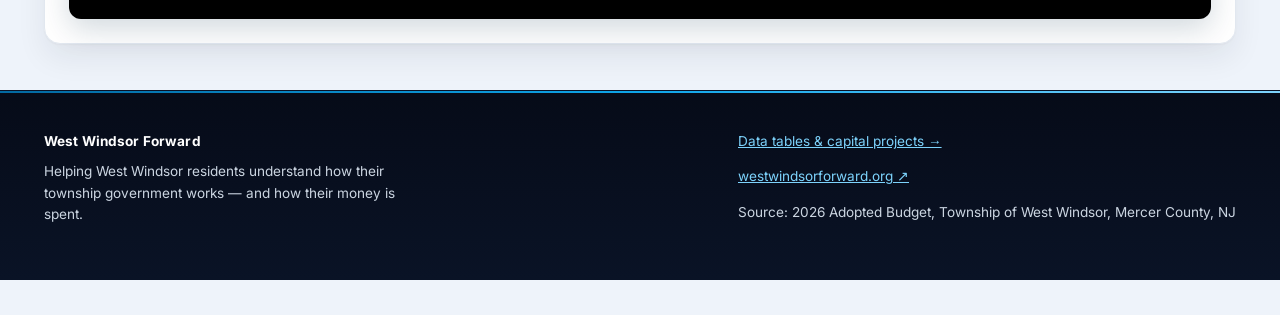
==== commit d2c0c0a3: "Add 'Go to the source' section: budget PDFs + embedded Mayor's presentation New prominent section be" ====
--- a/Budget Visualizer/web/index.html
+++ b/Budget Visualizer/web/index.html
@@ -481,6 +481,57 @@
   </div>
 </section>
 
+<!-- ================= OFFICIAL SOURCES & VIDEO ================= -->
+<section class="section" id="sources">
+  <div class="container">
+    <div class="section-head">
+      <span class="eyebrow">Go to the source</span>
+      <h2>Read the budget &amp; watch the presentation</h2>
+      <p class="section-intro">
+        Every figure on this site is transcribed straight from the township's
+        own published documents. Read them in full, or watch the Mayor walk
+        through the 2026 budget.
+      </p>
+    </div>
+
+    <div class="resource-grid">
+      <a class="resource-card" href="https://www.westwindsortwp.gov/Documents/Departments%20And%20Divisions/Finance/Financial%20Documents/2026/2026%20Adopted%20Budget.pdf?t=202605131049150" target="_blank" rel="noopener">
+        <span class="resource-icon" aria-hidden="true">
+          <svg viewBox="0 0 24 24"><path d="M14 3H7a2 2 0 0 0-2 2v14a2 2 0 0 0 2 2h10a2 2 0 0 0 2-2V8z"/><path d="M14 3v5h5"/></svg>
+        </span>
+        <span class="resource-body">
+          <strong>2026 Adopted Budget</strong>
+          <span class="resource-desc">The official adopted budget document &mdash; the primary source for every number on this site.</span>
+          <span class="resource-cta">View PDF &rarr;</span>
+        </span>
+      </a>
+      <a class="resource-card" href="https://www.westwindsortwp.gov/Documents/Departments%20And%20Divisions/Finance/Financial%20Documents/2026/2026%20Municipal%20Budget%20and%20Capital%20Improvement%20Plan.pdf?t=202603022122540" target="_blank" rel="noopener">
+        <span class="resource-icon" aria-hidden="true">
+          <svg viewBox="0 0 24 24"><path d="M14 3H7a2 2 0 0 0-2 2v14a2 2 0 0 0 2 2h10a2 2 0 0 0 2-2V8z"/><path d="M14 3v5h5"/><path d="M9 13h6M9 17h4"/></svg>
+        </span>
+        <span class="resource-body">
+          <strong>Municipal Budget &amp; Capital Improvement Plan</strong>
+          <span class="resource-desc">The complete budget book plus the multi-year capital improvement plan.</span>
+          <span class="resource-cta">View PDF &rarr;</span>
+        </span>
+      </a>
+    </div>
+
+    <div class="video-card">
+      <h3>Mayor's 2026 budget presentation</h3>
+      <div class="video-embed">
+        <iframe
+          src="https://www.youtube-nocookie.com/embed/UxygPDY2AJY"
+          title="Mayor's 2026 budget presentation"
+          loading="lazy"
+          allow="accelerometer; autoplay; clipboard-write; encrypted-media; gyroscope; picture-in-picture; web-share"
+          allowfullscreen
+          referrerpolicy="strict-origin-when-cross-origin"></iframe>
+      </div>
+    </div>
+  </div>
+</section>
+
 <footer class="site-footer">
   <div class="container footer-grid">
     <div>
--- a/Budget Visualizer/web/css/styles.css
+++ b/Budget Visualizer/web/css/styles.css
@@ -4942,3 +4942,76 @@
 .bl-more a { color: var(--brand-700); font-weight: 500; text-decoration: none; }
 .bl-more a:hover { text-decoration: underline; }
 [data-theme="dark"] .bl-more a { color: var(--brand-300); }
+
+/* ============================================================
+   OFFICIAL SOURCES — document cards + embedded video
+   ============================================================ */
+.resource-grid {
+  display: grid;
+  grid-template-columns: repeat(auto-fit, minmax(300px, 1fr));
+  gap: 1.1rem;
+  margin-bottom: 1.6rem;
+}
+.resource-card {
+  display: flex;
+  align-items: flex-start;
+  gap: 1rem;
+  padding: 1.4rem 1.5rem;
+  background: var(--card);
+  border: 1px solid var(--line);
+  border-left: 4px solid var(--brand-700);
+  border-radius: var(--radius-lg);
+  box-shadow: var(--shadow-card);
+  text-decoration: none;
+  color: var(--ink);
+  transition: transform 240ms cubic-bezier(0.16, 1, 0.3, 1), box-shadow 240ms ease, border-color 240ms ease;
+}
+.resource-card:hover {
+  transform: translateY(-3px);
+  border-color: var(--brand-500);
+  box-shadow: 0 16px 40px rgba(12, 74, 110, 0.16);
+}
+[data-theme="dark"] .resource-card:hover { box-shadow: 0 16px 40px rgba(0, 0, 0, 0.35); }
+.resource-icon {
+  flex: none;
+  width: 46px;
+  height: 46px;
+  display: inline-flex;
+  align-items: center;
+  justify-content: center;
+  border-radius: 12px;
+  background: var(--brand-100);
+  color: var(--brand-700);
+}
+[data-theme="dark"] .resource-icon { background: rgba(56, 189, 248, 0.14); color: var(--brand-300); }
+.resource-icon svg { width: 24px; height: 24px; fill: none; stroke: currentColor; stroke-width: 1.8; stroke-linecap: round; stroke-linejoin: round; }
+.resource-body { display: flex; flex-direction: column; gap: 0.3rem; min-width: 0; }
+.resource-body strong { font-family: var(--font-display); font-size: 1.08rem; line-height: 1.25; }
+.resource-desc { font-size: 0.88rem; color: var(--ink-soft); line-height: 1.45; }
+.resource-cta { margin-top: 0.35rem; font-size: 0.9rem; font-weight: 700; color: var(--brand-700); }
+.resource-card:hover .resource-cta { text-decoration: underline; }
+[data-theme="dark"] .resource-cta { color: var(--brand-300); }
+
+.video-card {
+  background: var(--card);
+  border: 1px solid var(--line);
+  border-radius: var(--radius-lg);
+  box-shadow: var(--shadow-card);
+  padding: 1.4rem 1.5rem 1.5rem;
+}
+.video-card h3 { margin: 0 0 0.85rem; }
+.video-embed {
+  position: relative;
+  aspect-ratio: 16 / 9;
+  border-radius: var(--radius-md);
+  overflow: hidden;
+  background: #000;
+  box-shadow: 0 10px 30px rgba(8, 47, 73, 0.18);
+}
+.video-embed iframe {
+  position: absolute;
+  inset: 0;
+  width: 100%;
+  height: 100%;
+  border: 0;
+}
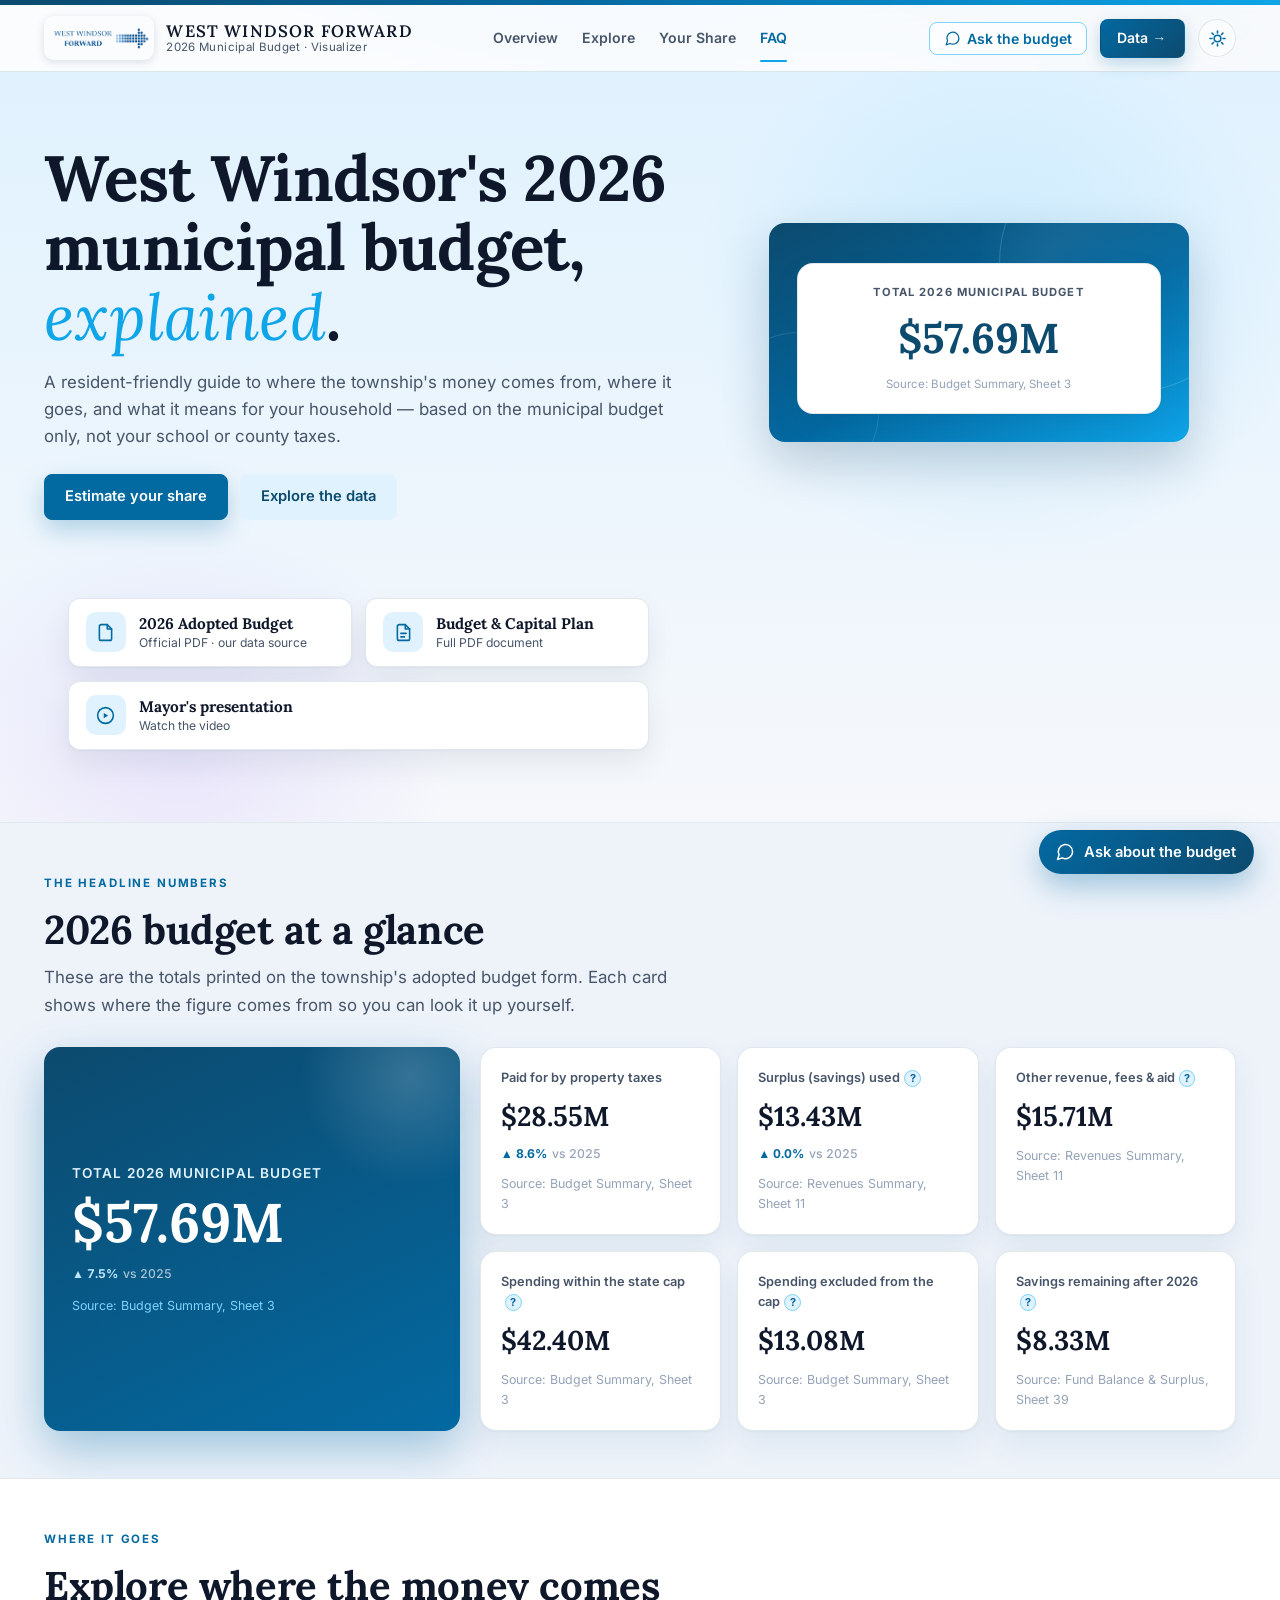
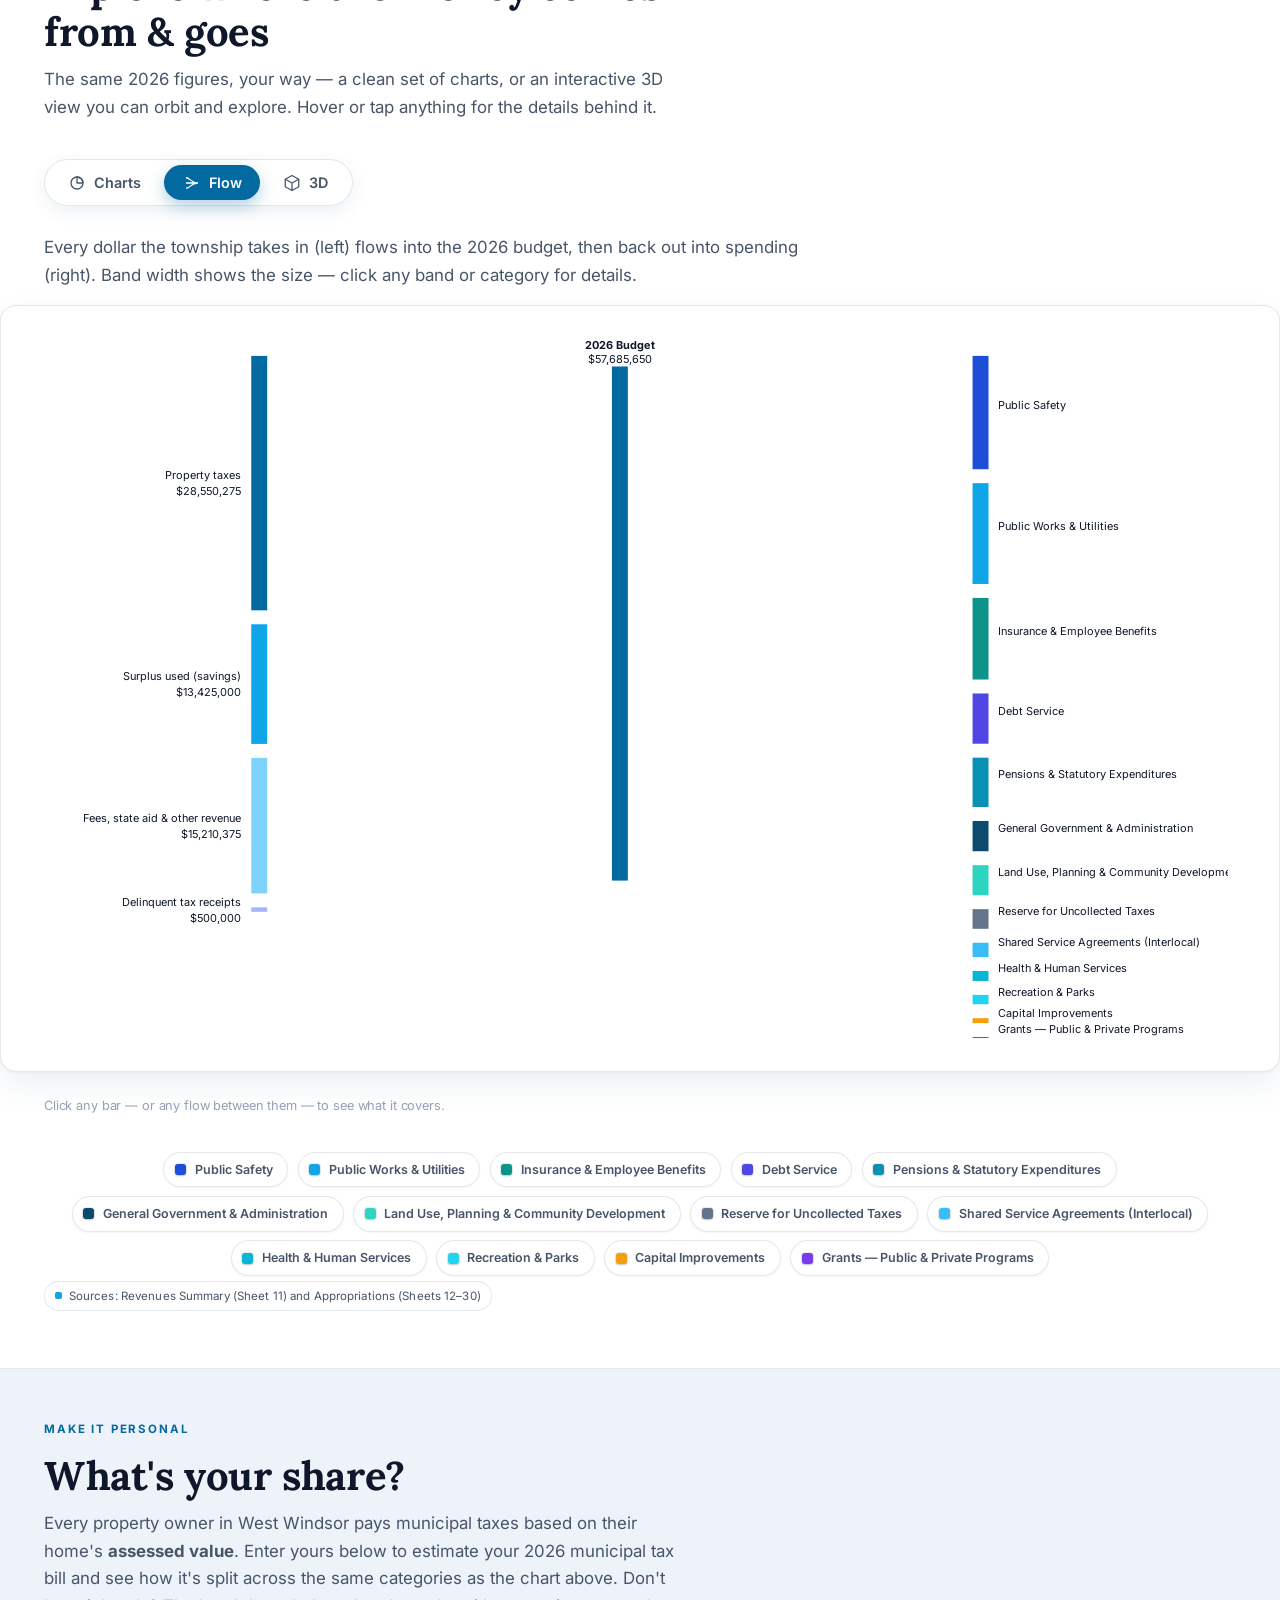
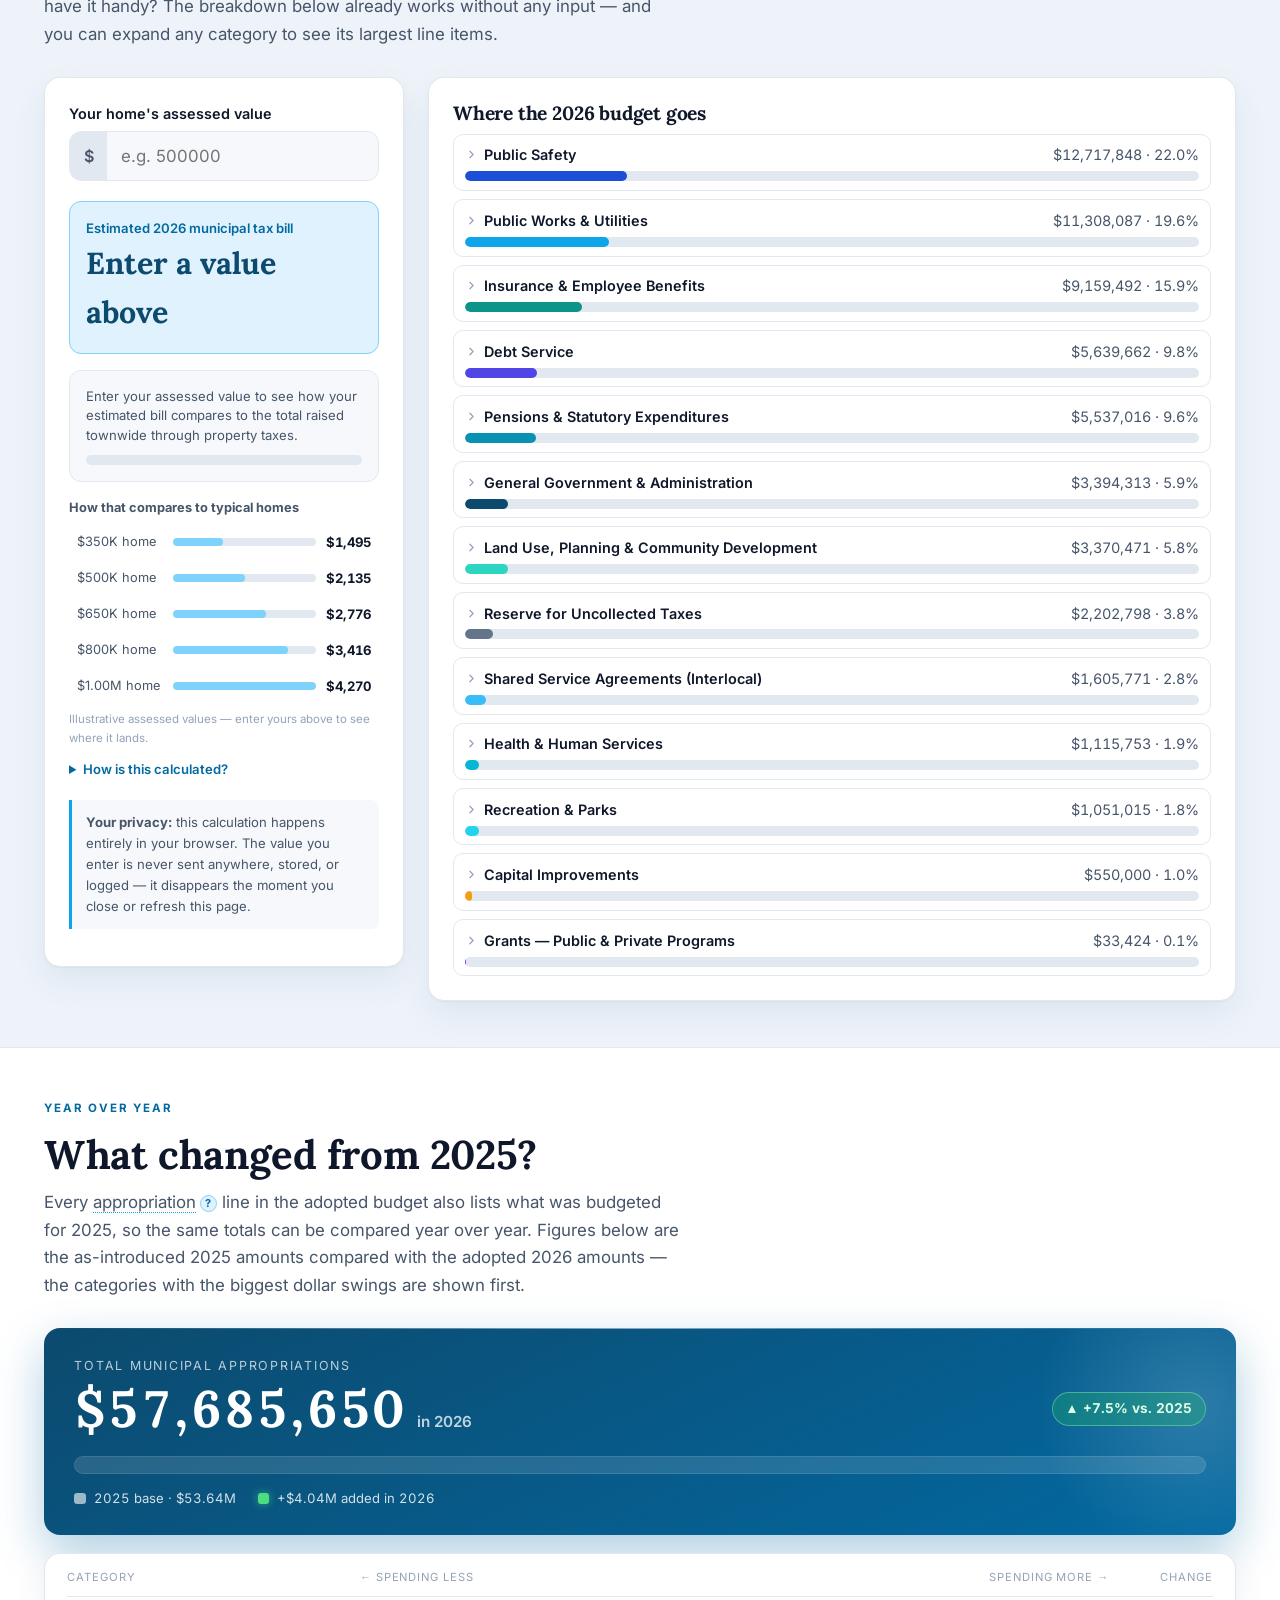
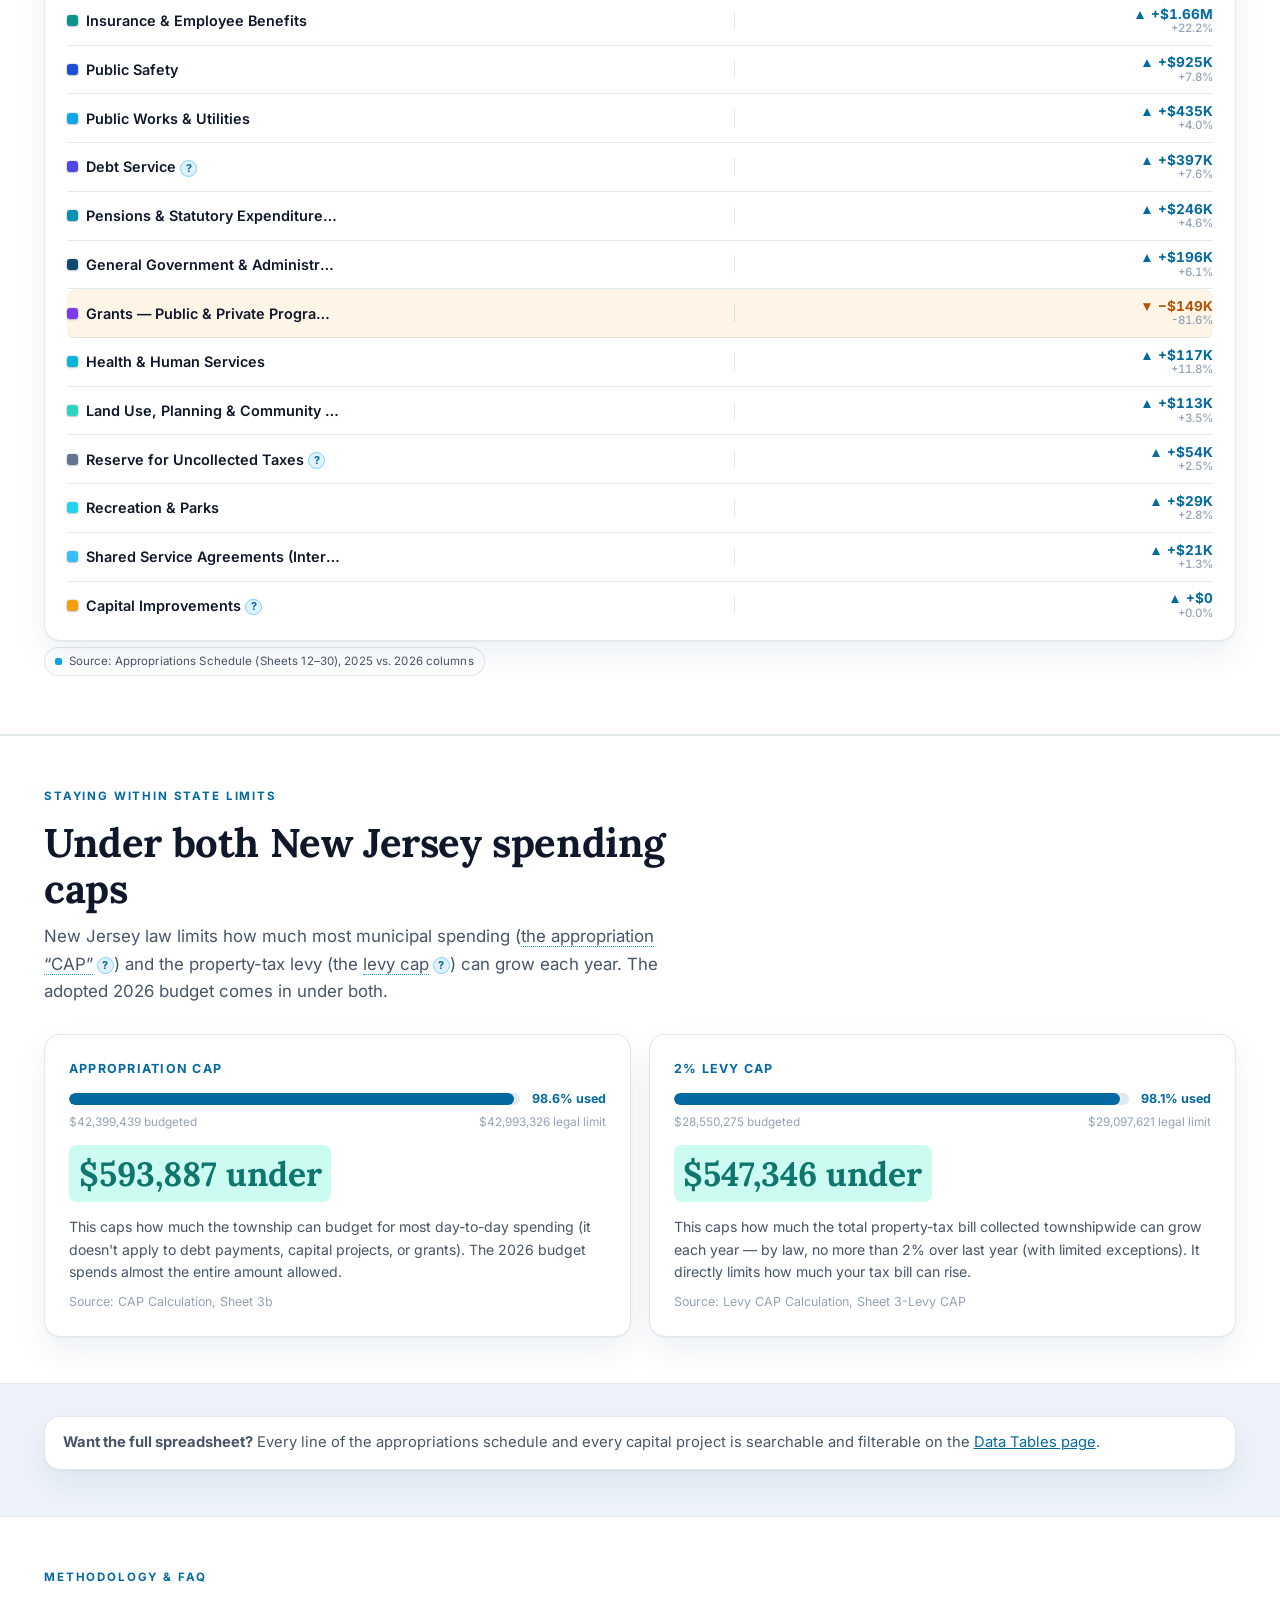
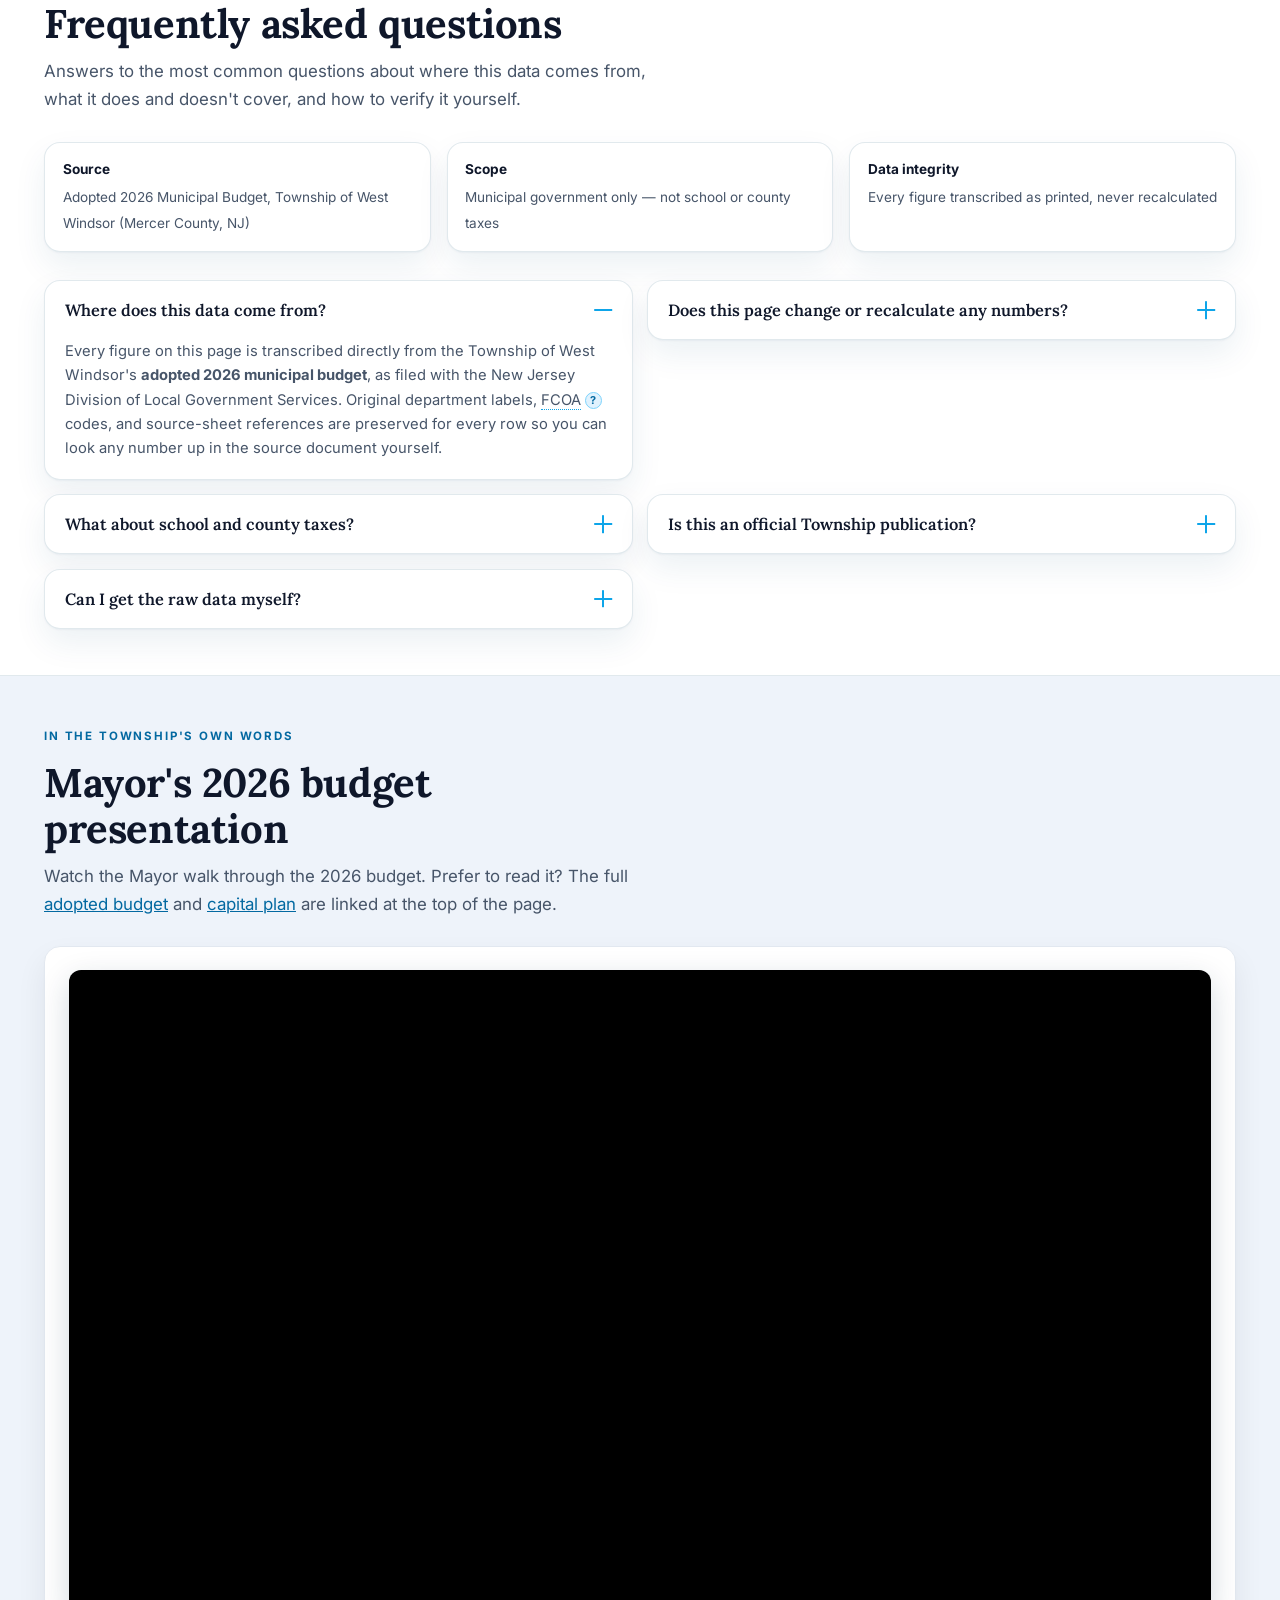
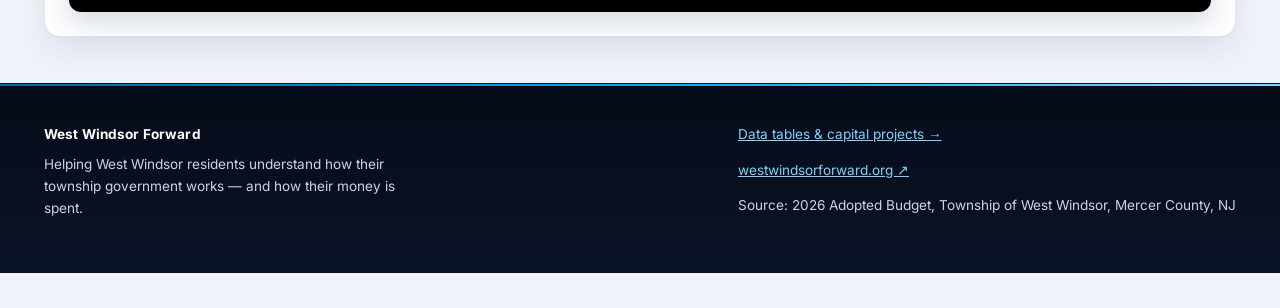
==== commit fe1eb8b4: "Promote source links to the hero as horizontal buttons - Add a full-width row of three clear buttons" ====
--- a/Budget Visualizer/web/index.html
+++ b/Budget Visualizer/web/index.html
@@ -92,6 +92,22 @@
         </div>
       </div>
     </div>
+    <div class="container">
+      <div class="hero-sources">
+        <a class="hero-source-btn" href="https://www.westwindsortwp.gov/Documents/Departments%20And%20Divisions/Finance/Financial%20Documents/2026/2026%20Adopted%20Budget.pdf?t=202605131049150" target="_blank" rel="noopener">
+          <span class="hero-source-icon" aria-hidden="true"><svg viewBox="0 0 24 24"><path d="M14 3H7a2 2 0 0 0-2 2v14a2 2 0 0 0 2 2h10a2 2 0 0 0 2-2V8z"/><path d="M14 3v5h5"/></svg></span>
+          <span class="hero-source-text"><strong>2026 Adopted Budget</strong><small>Official PDF &middot; our data source</small></span>
+        </a>
+        <a class="hero-source-btn" href="https://www.westwindsortwp.gov/Documents/Departments%20And%20Divisions/Finance/Financial%20Documents/2026/2026%20Municipal%20Budget%20and%20Capital%20Improvement%20Plan.pdf?t=202603022122540" target="_blank" rel="noopener">
+          <span class="hero-source-icon" aria-hidden="true"><svg viewBox="0 0 24 24"><path d="M14 3H7a2 2 0 0 0-2 2v14a2 2 0 0 0 2 2h10a2 2 0 0 0 2-2V8z"/><path d="M14 3v5h5"/><path d="M9 13h6M9 17h4"/></svg></span>
+          <span class="hero-source-text"><strong>Budget &amp; Capital Plan</strong><small>Full PDF document</small></span>
+        </a>
+        <a class="hero-source-btn" href="#sources">
+          <span class="hero-source-icon" aria-hidden="true"><svg viewBox="0 0 24 24"><circle cx="12" cy="12" r="9"/><path d="M10 9l5 3-5 3z" fill="currentColor" stroke="none"/></svg></span>
+          <span class="hero-source-text"><strong>Mayor's presentation</strong><small>Watch the video</small></span>
+        </a>
+      </div>
+    </div>
   </div>
 </section>
 
@@ -481,44 +497,21 @@
   </div>
 </section>
 
-<!-- ================= OFFICIAL SOURCES & VIDEO ================= -->
+<!-- ================= MAYOR'S PRESENTATION ================= -->
 <section class="section" id="sources">
   <div class="container">
     <div class="section-head">
-      <span class="eyebrow">Go to the source</span>
-      <h2>Read the budget &amp; watch the presentation</h2>
-      <p class="section-intro">
-        Every figure on this site is transcribed straight from the township's
-        own published documents. Read them in full, or watch the Mayor walk
-        through the 2026 budget.
-      </p>
-    </div>
-
-    <div class="resource-grid">
-      <a class="resource-card" href="https://www.westwindsortwp.gov/Documents/Departments%20And%20Divisions/Finance/Financial%20Documents/2026/2026%20Adopted%20Budget.pdf?t=202605131049150" target="_blank" rel="noopener">
-        <span class="resource-icon" aria-hidden="true">
-          <svg viewBox="0 0 24 24"><path d="M14 3H7a2 2 0 0 0-2 2v14a2 2 0 0 0 2 2h10a2 2 0 0 0 2-2V8z"/><path d="M14 3v5h5"/></svg>
-        </span>
-        <span class="resource-body">
-          <strong>2026 Adopted Budget</strong>
-          <span class="resource-desc">The official adopted budget document &mdash; the primary source for every number on this site.</span>
-          <span class="resource-cta">View PDF &rarr;</span>
-        </span>
-      </a>
-      <a class="resource-card" href="https://www.westwindsortwp.gov/Documents/Departments%20And%20Divisions/Finance/Financial%20Documents/2026/2026%20Municipal%20Budget%20and%20Capital%20Improvement%20Plan.pdf?t=202603022122540" target="_blank" rel="noopener">
-        <span class="resource-icon" aria-hidden="true">
-          <svg viewBox="0 0 24 24"><path d="M14 3H7a2 2 0 0 0-2 2v14a2 2 0 0 0 2 2h10a2 2 0 0 0 2-2V8z"/><path d="M14 3v5h5"/><path d="M9 13h6M9 17h4"/></svg>
-        </span>
-        <span class="resource-body">
-          <strong>Municipal Budget &amp; Capital Improvement Plan</strong>
-          <span class="resource-desc">The complete budget book plus the multi-year capital improvement plan.</span>
-          <span class="resource-cta">View PDF &rarr;</span>
-        </span>
-      </a>
+      <span class="eyebrow">In the township's own words</span>
+      <h2>Mayor's 2026 budget presentation</h2>
+      <p class="section-intro">
+        Watch the Mayor walk through the 2026 budget. Prefer to read it? The
+        full <a href="https://www.westwindsortwp.gov/Documents/Departments%20And%20Divisions/Finance/Financial%20Documents/2026/2026%20Adopted%20Budget.pdf?t=202605131049150" target="_blank" rel="noopener">adopted budget</a>
+        and <a href="https://www.westwindsortwp.gov/Documents/Departments%20And%20Divisions/Finance/Financial%20Documents/2026/2026%20Municipal%20Budget%20and%20Capital%20Improvement%20Plan.pdf?t=202603022122540" target="_blank" rel="noopener">capital plan</a>
+        are linked at the top of the page.
+      </p>
     </div>
 
     <div class="video-card">
-      <h3>Mayor's 2026 budget presentation</h3>
       <div class="video-embed">
         <iframe
           src="https://www.youtube-nocookie.com/embed/UxygPDY2AJY"
--- a/Budget Visualizer/web/css/styles.css
+++ b/Budget Visualizer/web/css/styles.css
@@ -5015,3 +5015,48 @@
   height: 100%;
   border: 0;
 }
+
+/* ---- Hero quick-source buttons (under the headline figure) ---- */
+.hero-sources {
+  display: flex;
+  flex-wrap: wrap;
+  gap: 0.85rem;
+  margin-top: 1.85rem;
+}
+.hero-source-btn {
+  flex: 1 1 220px;
+  display: flex;
+  align-items: center;
+  gap: 0.8rem;
+  padding: 0.85rem 1.05rem;
+  background: var(--card);
+  border: 1px solid var(--line);
+  border-radius: var(--radius-md);
+  box-shadow: var(--shadow-card);
+  text-decoration: none;
+  color: var(--ink);
+  transition: transform 200ms cubic-bezier(0.16, 1, 0.3, 1), border-color 200ms ease, box-shadow 200ms ease;
+}
+.hero-source-btn:hover {
+  transform: translateY(-2px);
+  border-color: var(--brand-500);
+  box-shadow: 0 12px 30px rgba(12, 74, 110, 0.15);
+}
+[data-theme="dark"] .hero-source-btn:hover { box-shadow: 0 12px 30px rgba(0, 0, 0, 0.32); }
+.hero-source-icon {
+  flex: none;
+  width: 40px;
+  height: 40px;
+  display: inline-flex;
+  align-items: center;
+  justify-content: center;
+  border-radius: 10px;
+  background: var(--brand-100);
+  color: var(--brand-700);
+}
+[data-theme="dark"] .hero-source-icon { background: rgba(56, 189, 248, 0.14); color: var(--brand-300); }
+.hero-source-icon svg { width: 21px; height: 21px; fill: none; stroke: currentColor; stroke-width: 1.8; stroke-linecap: round; stroke-linejoin: round; }
+.hero-source-text { display: flex; flex-direction: column; line-height: 1.25; min-width: 0; }
+.hero-source-text strong { font-family: var(--font-display); font-size: 0.96rem; }
+.hero-source-text small { font-size: 0.76rem; color: var(--ink-soft); margin-top: 0.1rem; }
+@media (max-width: 560px) { .hero-source-btn { flex: 1 1 100%; } }
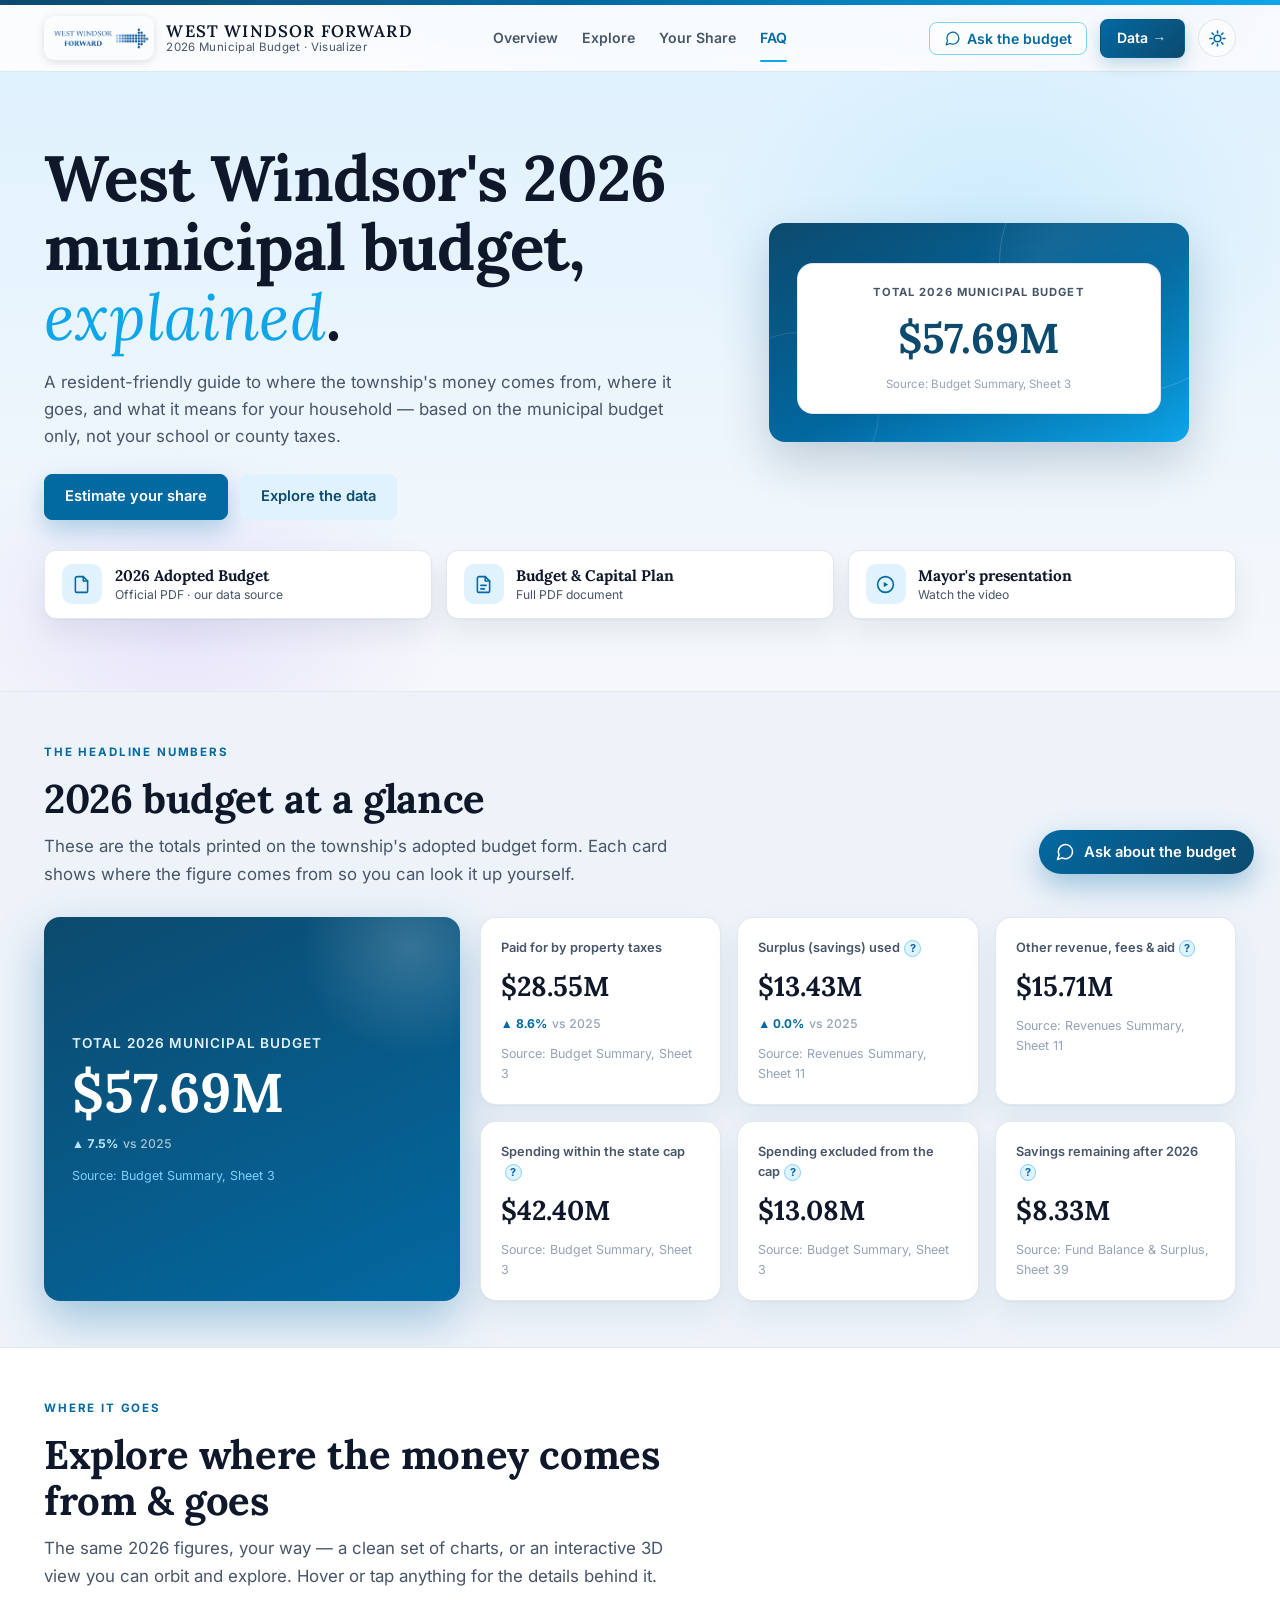
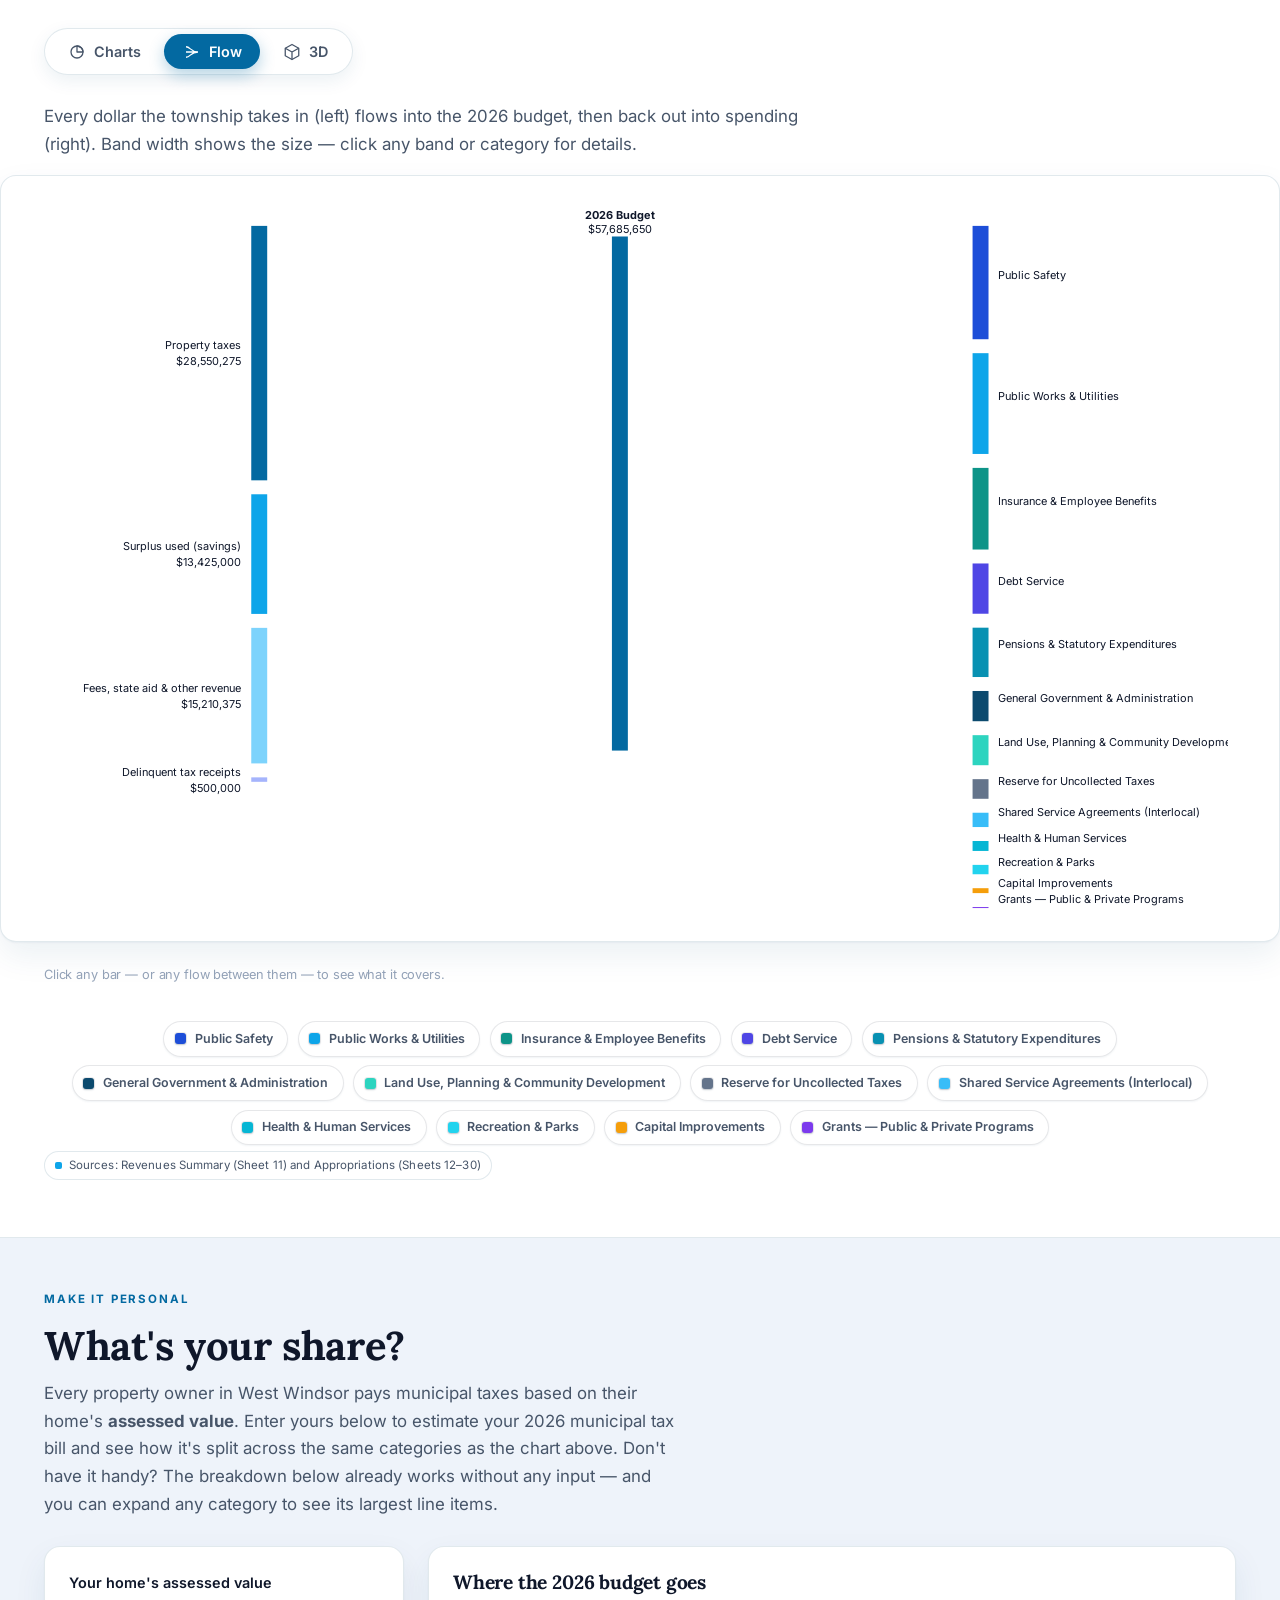
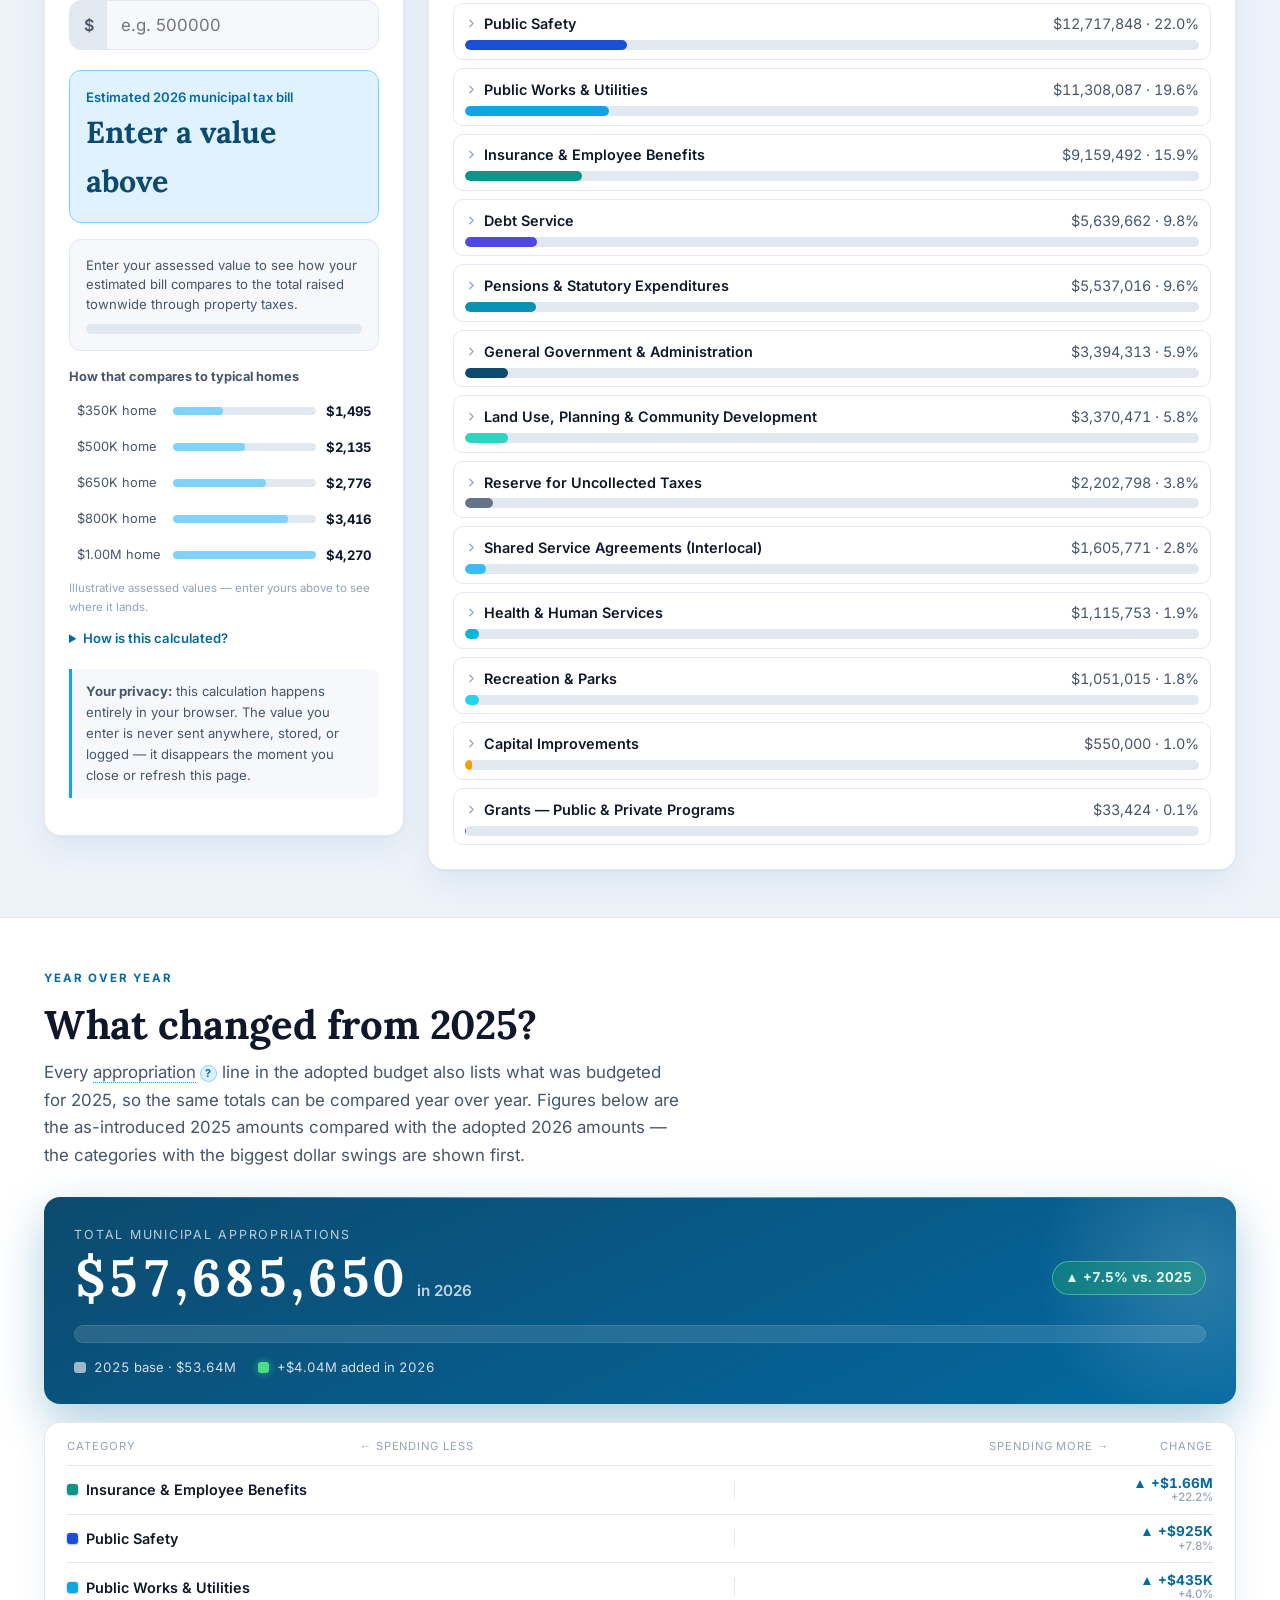
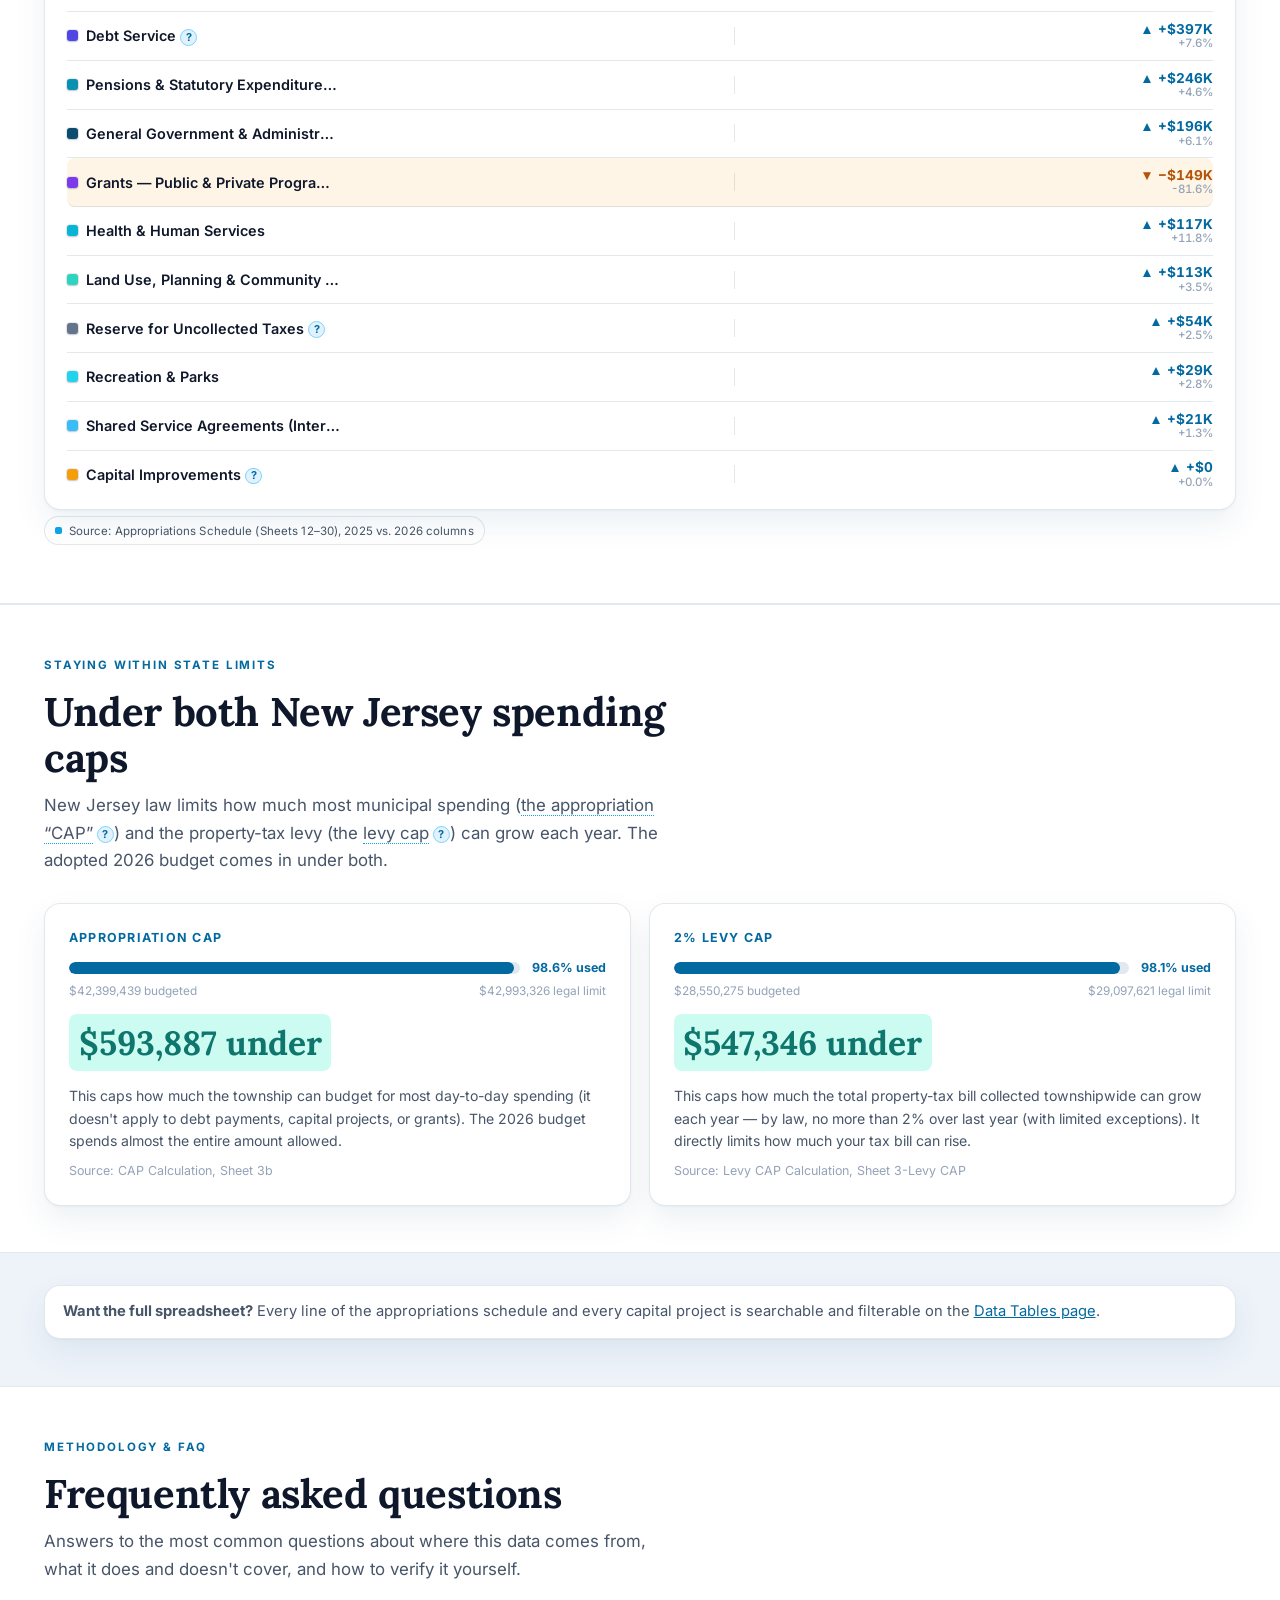
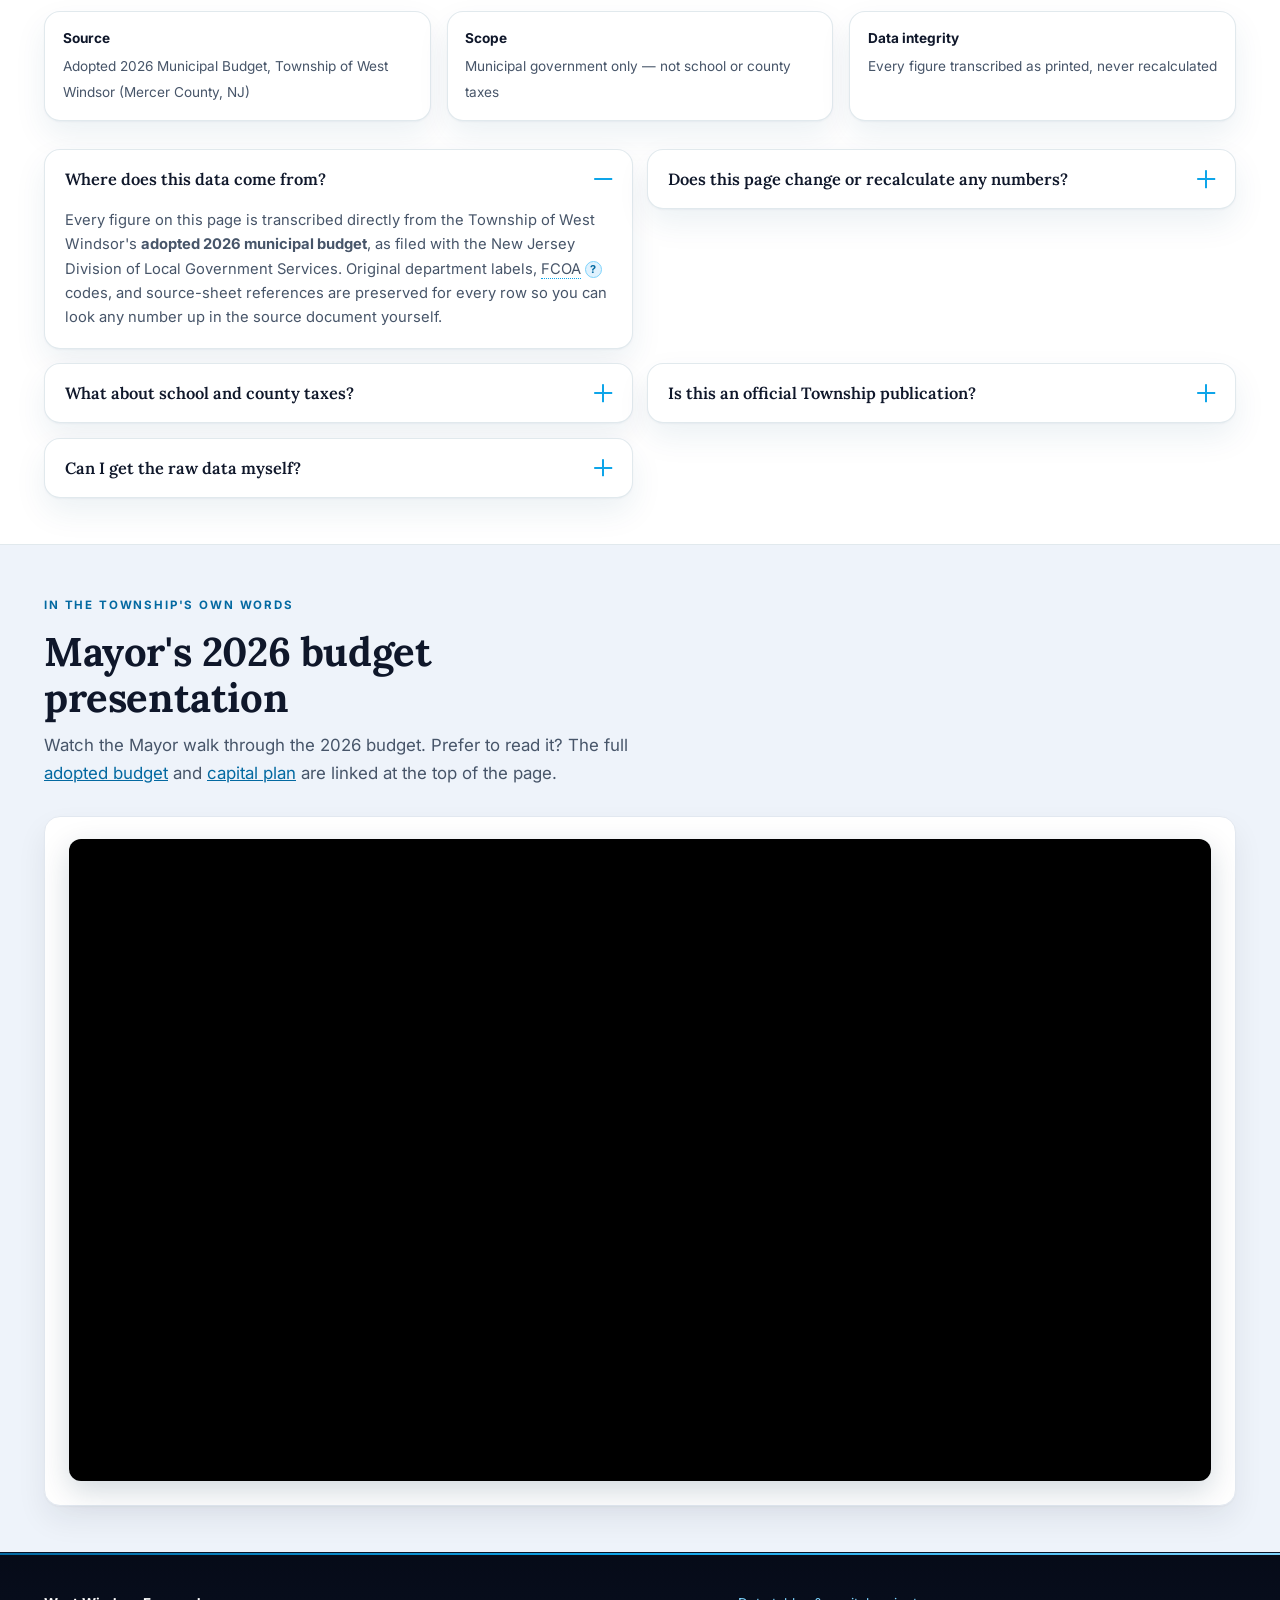
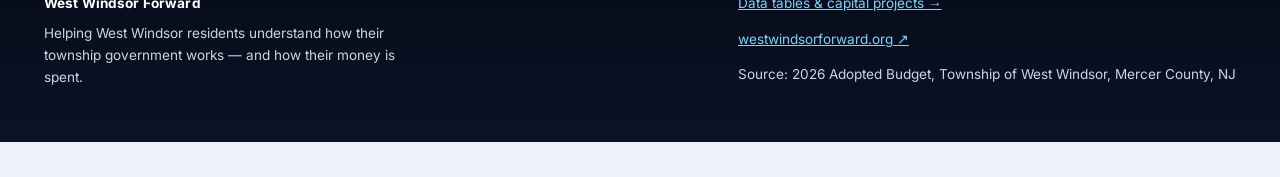
==== commit e0d158dd: "Fix hero source buttons: move out of the grid so they're a full-width horizontal row They were accid" ====
--- a/Budget Visualizer/web/index.html
+++ b/Budget Visualizer/web/index.html
@@ -92,21 +92,21 @@
         </div>
       </div>
     </div>
-    <div class="container">
-      <div class="hero-sources">
-        <a class="hero-source-btn" href="https://www.westwindsortwp.gov/Documents/Departments%20And%20Divisions/Finance/Financial%20Documents/2026/2026%20Adopted%20Budget.pdf?t=202605131049150" target="_blank" rel="noopener">
-          <span class="hero-source-icon" aria-hidden="true"><svg viewBox="0 0 24 24"><path d="M14 3H7a2 2 0 0 0-2 2v14a2 2 0 0 0 2 2h10a2 2 0 0 0 2-2V8z"/><path d="M14 3v5h5"/></svg></span>
-          <span class="hero-source-text"><strong>2026 Adopted Budget</strong><small>Official PDF &middot; our data source</small></span>
-        </a>
-        <a class="hero-source-btn" href="https://www.westwindsortwp.gov/Documents/Departments%20And%20Divisions/Finance/Financial%20Documents/2026/2026%20Municipal%20Budget%20and%20Capital%20Improvement%20Plan.pdf?t=202603022122540" target="_blank" rel="noopener">
-          <span class="hero-source-icon" aria-hidden="true"><svg viewBox="0 0 24 24"><path d="M14 3H7a2 2 0 0 0-2 2v14a2 2 0 0 0 2 2h10a2 2 0 0 0 2-2V8z"/><path d="M14 3v5h5"/><path d="M9 13h6M9 17h4"/></svg></span>
-          <span class="hero-source-text"><strong>Budget &amp; Capital Plan</strong><small>Full PDF document</small></span>
-        </a>
-        <a class="hero-source-btn" href="#sources">
-          <span class="hero-source-icon" aria-hidden="true"><svg viewBox="0 0 24 24"><circle cx="12" cy="12" r="9"/><path d="M10 9l5 3-5 3z" fill="currentColor" stroke="none"/></svg></span>
-          <span class="hero-source-text"><strong>Mayor's presentation</strong><small>Watch the video</small></span>
-        </a>
-      </div>
+  </div>
+  <div class="container">
+    <div class="hero-sources">
+      <a class="hero-source-btn" href="https://www.westwindsortwp.gov/Documents/Departments%20And%20Divisions/Finance/Financial%20Documents/2026/2026%20Adopted%20Budget.pdf?t=202605131049150" target="_blank" rel="noopener">
+        <span class="hero-source-icon" aria-hidden="true"><svg viewBox="0 0 24 24"><path d="M14 3H7a2 2 0 0 0-2 2v14a2 2 0 0 0 2 2h10a2 2 0 0 0 2-2V8z"/><path d="M14 3v5h5"/></svg></span>
+        <span class="hero-source-text"><strong>2026 Adopted Budget</strong><small>Official PDF &middot; our data source</small></span>
+      </a>
+      <a class="hero-source-btn" href="https://www.westwindsortwp.gov/Documents/Departments%20And%20Divisions/Finance/Financial%20Documents/2026/2026%20Municipal%20Budget%20and%20Capital%20Improvement%20Plan.pdf?t=202603022122540" target="_blank" rel="noopener">
+        <span class="hero-source-icon" aria-hidden="true"><svg viewBox="0 0 24 24"><path d="M14 3H7a2 2 0 0 0-2 2v14a2 2 0 0 0 2 2h10a2 2 0 0 0 2-2V8z"/><path d="M14 3v5h5"/><path d="M9 13h6M9 17h4"/></svg></span>
+        <span class="hero-source-text"><strong>Budget &amp; Capital Plan</strong><small>Full PDF document</small></span>
+      </a>
+      <a class="hero-source-btn" href="#sources">
+        <span class="hero-source-icon" aria-hidden="true"><svg viewBox="0 0 24 24"><circle cx="12" cy="12" r="9"/><path d="M10 9l5 3-5 3z" fill="currentColor" stroke="none"/></svg></span>
+        <span class="hero-source-text"><strong>Mayor's presentation</strong><small>Watch the video</small></span>
+      </a>
     </div>
   </div>
 </section>
